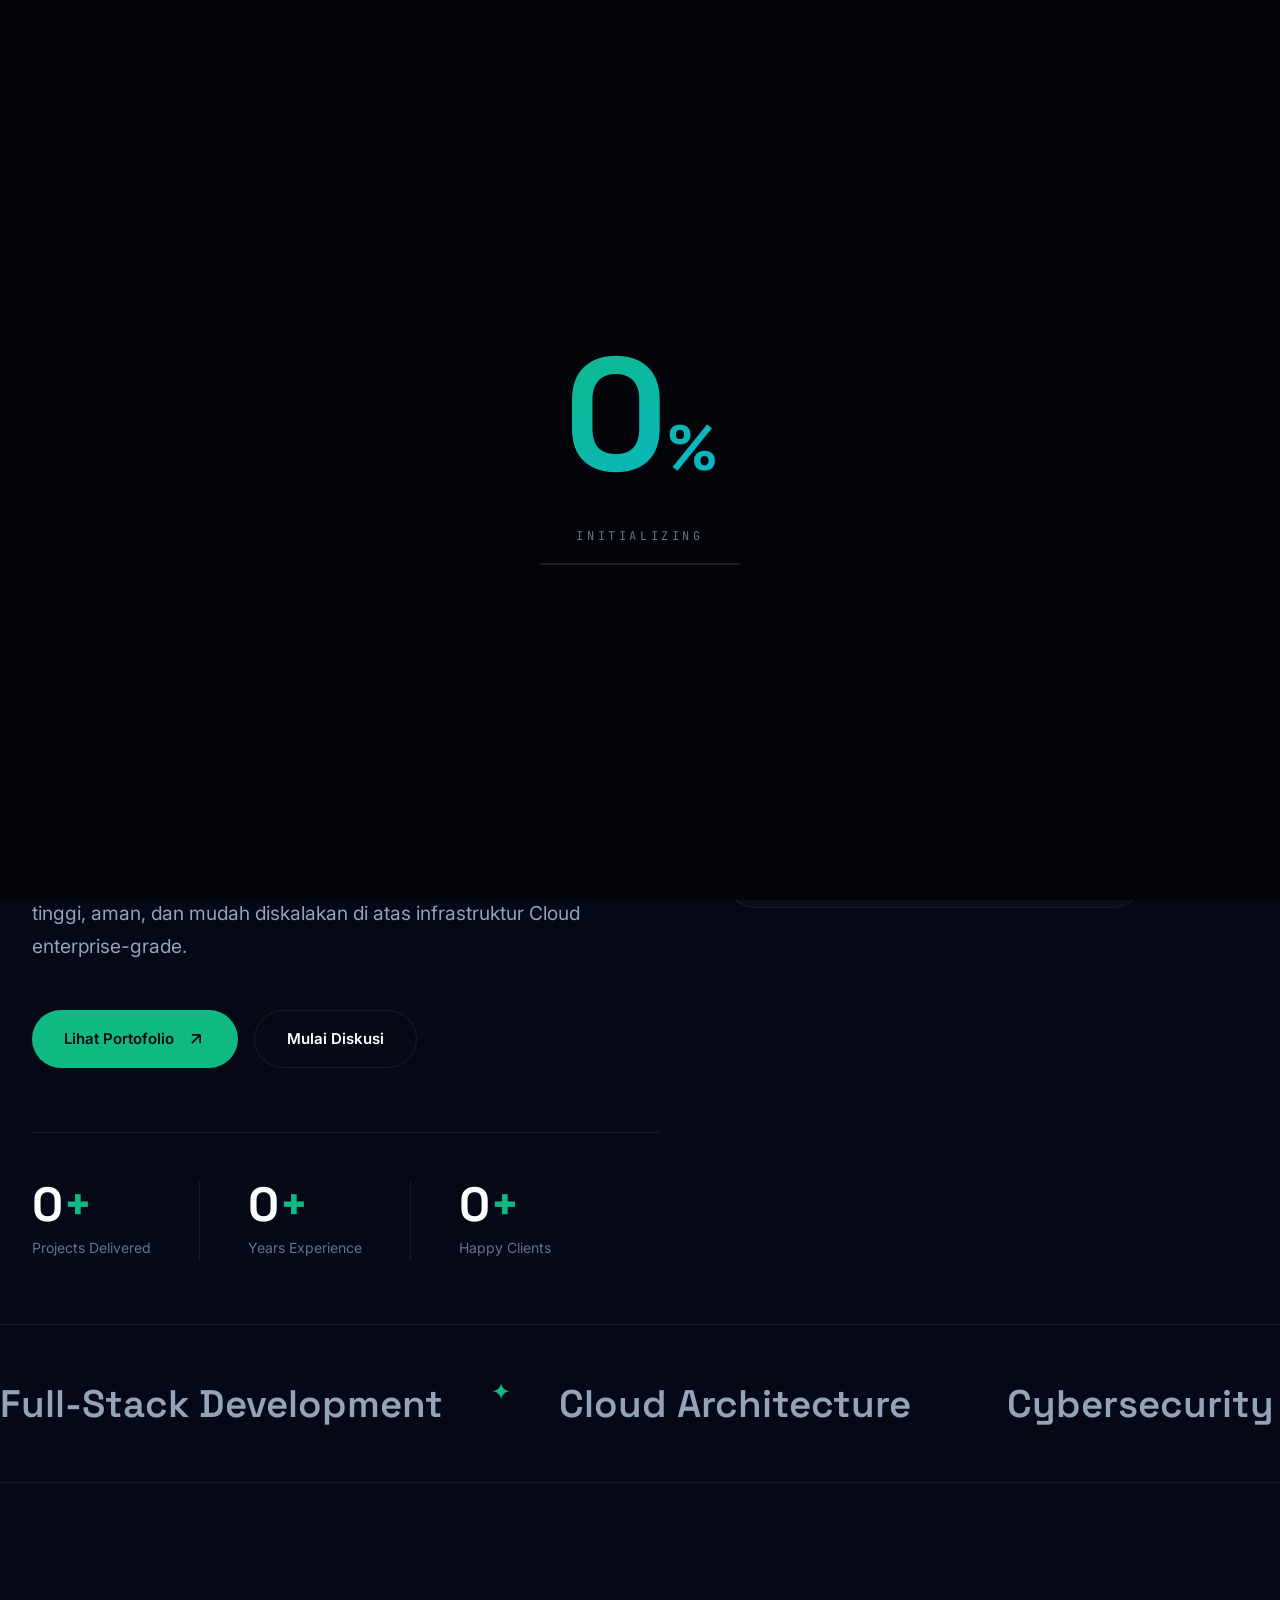
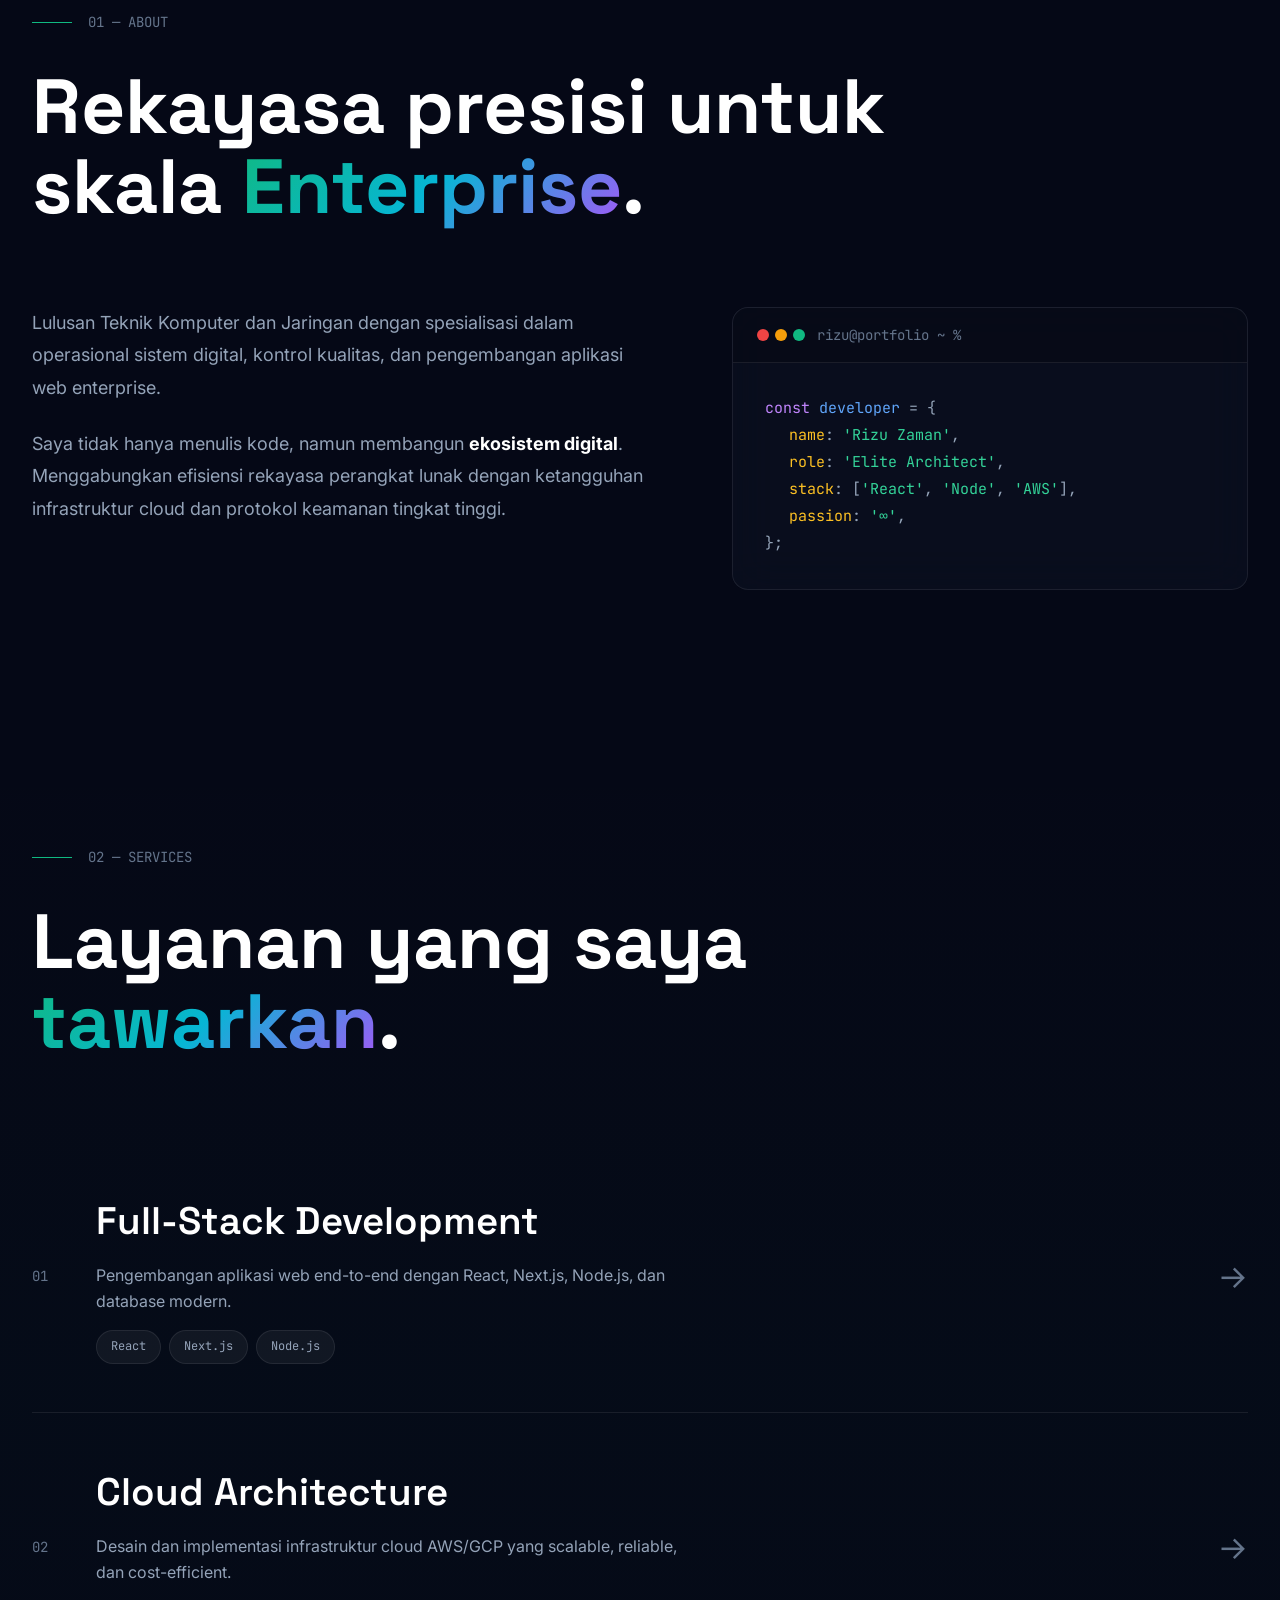
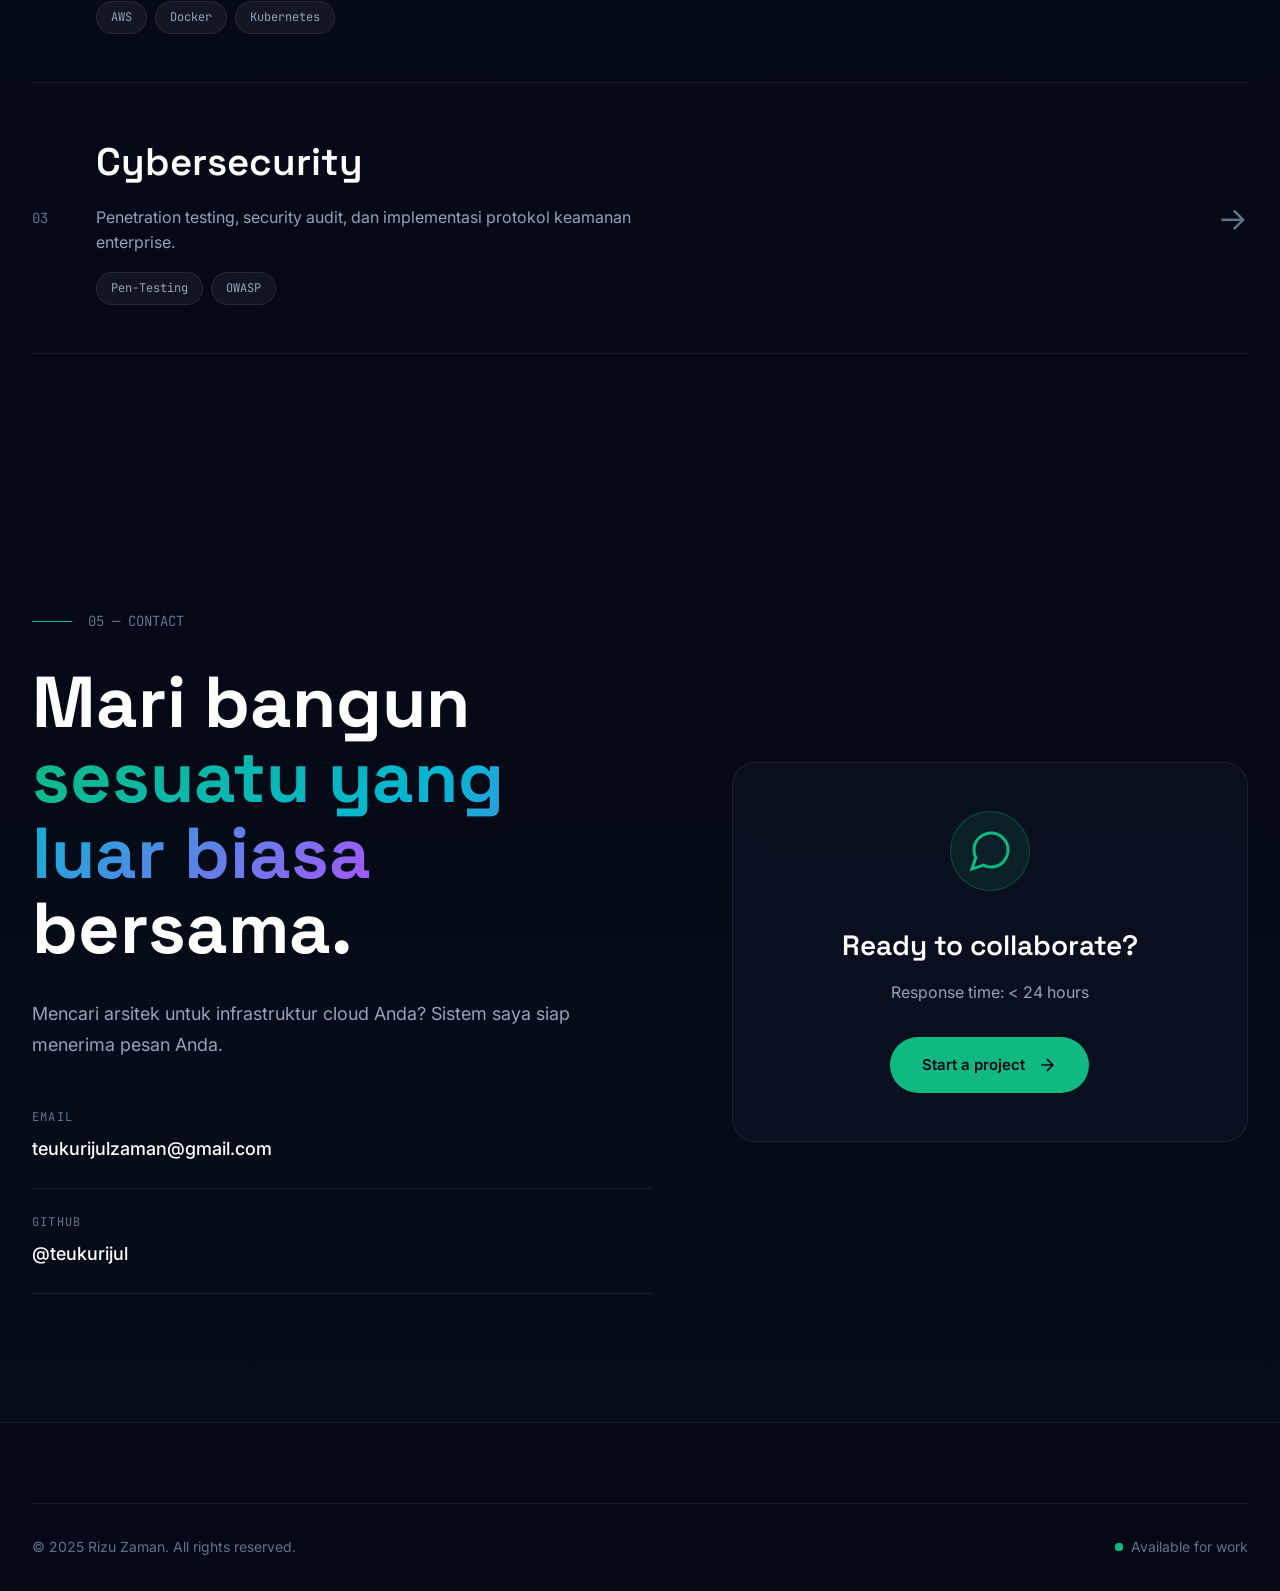
==== index.html @ 73788d6a "Merge pull request #15 from teukurijul/upgrade/professional-structure Merge pull request #10 from te" ====
<!DOCTYPE html>
<html lang="id" class="scroll-smooth">
<head>
  <meta charset="UTF-8" />
  <meta name="viewport" content="width=device-width, initial-scale=1.0, maximum-scale=5.0, user-scalable=yes" />
  <meta http-equiv="X-UA-Compatible" content="IE=edge" />
  
  <title>Rizu Zaman — Full-Stack Engineer · Cloud Architect · Cybersecurity Specialist</title>
  <meta name="description" content="Portfolio resmi Rizu Zaman. Arsitek solusi digital enterprise-grade." />
  <meta name="theme-color" content="#050816" />

  <!-- Open Graph / WhatsApp Preview -->
  <meta property="og:type" content="website" />
  <meta property="og:title" content="Rizu Zaman — Elite Digital Architect" />
  <meta property="og:description" content="Arsitek Solusi Digital Masa Depan." />
  <meta property="og:image" content="https://i.ibb.co/HR0JZ7L/2f580896e871b01a3ba04a90eeb1a1f0-0.webp" />

  <!-- Favicon -->
  <link rel="icon" type="image/svg+xml" href="data:image/svg+xml,<svg xmlns='http://www.w3.org/2000/svg' viewBox='0 0 100 100'><text y='.9em' font-size='90'></text></svg>" />

  <!-- Fonts -->
  <link rel="preconnect" href="https://fonts.googleapis.com" />
  <link rel="preconnect" href="https://fonts.gstatic.com" crossorigin />
  <link href="https://fonts.googleapis.com/css2?family=Inter:wght@300;400;500;600;700;800;900&family=Space+Grotesk:wght@300;400;500;600;700&family=JetBrains+Mono:wght@400;500;600&display=swap" rel="stylesheet" />

  <!-- Libraries -->
  <script src="https://cdn.tailwindcss.com"></script>
  <script src="https://cdnjs.cloudflare.com/ajax/libs/three.js/r128/three.min.js"></script>
  <script src="https://cdnjs.cloudflare.com/ajax/libs/gsap/3.12.2/gsap.min.js"></script>
  <script src="https://cdnjs.cloudflare.com/ajax/libs/gsap/3.12.2/ScrollTrigger.min.js"></script>

  <!-- Tailwind Config -->
  <script>
    tailwind.config = {
      theme: {
        extend: {
          fontFamily: {
            sans: ['Inter', 'sans-serif'],
            display: ['Space Grotesk', 'sans-serif'],
            mono: ['JetBrains Mono', 'monospace'],
          },
          colors: {
            bgDark: '#050816',
            accent: '#10b981',
          },
        },
      },
    };
  </script>

  <!-- CRITICAL CSS INLINE (Untuk memastikan styling load meskipun CSS eksternal gagal) -->
  <style>
    * { margin: 0; padding: 0; box-sizing: border-box; }
    
    body {
      font-family: 'Inter', sans-serif;
      background: #050816;
      color: #ffffff;
      line-height: 1.6;
      overflow-x: hidden;
      -webkit-font-smoothing: antialiased;
    }

    /* Preloader */
    #preloader {
      position: fixed;
      inset: 0;
      background: #020409;
      z-index: 10000;
      display: flex;
      align-items: center;
      justify-content: center;
      transition: opacity 0.8s ease, visibility 0.8s;
    }

    #preloader.hidden {
      opacity: 0;
      visibility: hidden;
    }

    .preloader-inner { text-align: center; }

    .preloader-counter {
      font-family: 'Space Grotesk', sans-serif;
      font-size: clamp(4rem, 15vw, 10rem);
      font-weight: 700;
      line-height: 1;
      margin-bottom: 2rem;
      background: linear-gradient(135deg, #10b981 0%, #06b6d4 100%);
      -webkit-background-clip: text;
      -webkit-text-fill-color: transparent;
      background-clip: text;
    }

    .preloader-bar {
      width: 200px;
      height: 2px;
      background: rgba(255, 255, 255, 0.1);
      border-radius: 2px;
      overflow: hidden;
      margin: 0 auto;
    }

    .preloader-progress {
      height: 100%;
      background: linear-gradient(135deg, #10b981 0%, #06b6d4 100%);
      width: 0%;
      transition: width 0.3s;
    }

    /* Navigation */
    .nav {
      position: fixed;
      top: 0;
      left: 0;
      right: 0;
      z-index: 100;
      padding: 1.5rem 0;
      transition: all 0.4s ease;
    }

    .nav.scrolled {
      padding: 1rem 0;
      background: rgba(5, 8, 22, 0.8);
      backdrop-filter: blur(20px);
      border-bottom: 1px solid rgba(255, 255, 255, 0.08);
    }

    .nav-container {
      max-width: 1400px;
      margin: 0 auto;
      padding: 0 2rem;
      display: flex;
      align-items: center;
      justify-content: space-between;
    }

    .nav-logo {
      font-family: 'Space Grotesk', sans-serif;
      font-size: 1.75rem;
      font-weight: 700;
      color: #ffffff;
      text-decoration: none;
    }

    .nav-logo .logo-dot { color: #10b981; }

    .nav-menu {
      display: flex;
      gap: 2.5rem;
    }

    .nav-link {
      font-size: 0.875rem;
      font-weight: 500;
      color: #94a3b8;
      text-decoration: none;
      transition: color 0.3s;
      display: flex;
      align-items: center;
      gap: 0.5rem;
    }

    .nav-link:hover { color: #ffffff; }

    .nav-number {
      font-family: 'JetBrains Mono', monospace;
      font-size: 0.7rem;
      color: #64748b;
    }

    .nav-cta {
      display: flex;
      align-items: center;
      gap: 0.5rem;
      padding: 0.75rem 1.5rem;
      background: rgba(16, 185, 129, 0.1);
      border: 1px solid rgba(16, 185, 129, 0.3);
      border-radius: 100px;
      font-size: 0.875rem;
      font-weight: 600;
      color: #10b981;
      text-decoration: none;
      transition: all 0.3s;
    }

    .nav-cta:hover {
      background: #10b981;
      color: #050816;
    }

    .nav-toggle {
      display: none;
      flex-direction: column;
      gap: 6px;
      padding: 0.5rem;
      background: none;
      border: none;
      cursor: pointer;
    }

    .toggle-line {
      width: 24px;
      height: 2px;
      background: #ffffff;
      transition: all 0.3s ease;
    }

    /* Hero Section */
    .hero {
      position: relative;
      min-height: 100vh;
      min-height: 100svh;
      display: flex;
      align-items: center;
      overflow: hidden;
      padding: 8rem 0 4rem;
    }

    #bg-canvas {
      position: absolute;
      inset: 0;
      width: 100%;
      height: 100%;
      z-index: 0;
    }

    .hero-content {
      position: relative;
      z-index: 2;
      width: 100%;
    }

    .hero-container {
      max-width: 1400px;
      margin: 0 auto;
      padding: 0 2rem;
    }

    .hero-grid {
      display: grid;
      grid-template-columns: 1.2fr 1fr;
      gap: 4rem;
      align-items: center;
      min-height: calc(100vh - 12rem);
    }

    .hero-badge {
      display: inline-flex;
      align-items: center;
      gap: 0.75rem;
      padding: 0.75rem 1.5rem;
      background: rgba(16, 185, 129, 0.08);
      border: 1px solid rgba(16, 185, 129, 0.2);
      border-radius: 100px;
      margin-bottom: 3rem;
    }

    .badge-dot {
      width: 8px;
      height: 8px;
      background: #10b981;
      border-radius: 50%;
      position: relative;
    }

    .badge-dot::before {
      content: '';
      position: absolute;
      inset: 0;
      background: #10b981;
      border-radius: 50%;
      animation: ping 2s cubic-bezier(0, 0, 0.2, 1) infinite;
    }

    @keyframes ping {
      75%, 100% { transform: scale(2); opacity: 0; }
    }

    .badge-text {
      font-size: 0.875rem;
      font-weight: 500;
      color: #10b981;
    }

    .badge-year {
      font-family: 'JetBrains Mono', monospace;
      font-size: 0.75rem;
      color: #64748b;
      padding-left: 0.75rem;
      border-left: 1px solid rgba(255, 255, 255, 0.08);
    }

    .hero-title {
      font-family: 'Space Grotesk', sans-serif;
      font-size: clamp(3rem, 10vw, 8rem);
      font-weight: 700;
      line-height: 0.95;
      letter-spacing: -0.03em;
      margin-bottom: 2rem;
    }

    .title-line { display: block; overflow: hidden; }

    .gradient-text {
      background: linear-gradient(135deg, #10b981 0%, #06b6d4 50%, #a855f7 100%);
      -webkit-background-clip: text;
      -webkit-text-fill-color: transparent;
      background-clip: text;
    }

    .hero-description {
      max-width: 600px;
      margin-bottom: 3rem;
    }

    .hero-description p {
      font-size: clamp(1rem, 1.5vw, 1.25rem);
      line-height: 1.7;
      color: #94a3b8;
    }

    .hero-description strong {
      color: #ffffff;
      font-weight: 600;
    }

    .typing-role {
      display: inline-block;
      padding: 0.125rem 0.5rem;
      background: rgba(16, 185, 129, 0.1);
      border-radius: 4px;
      color: #10b981;
      font-weight: 600;
      font-family: 'JetBrains Mono', monospace;
    }

    .hero-actions {
      display: flex;
      gap: 1rem;
      flex-wrap: wrap;
      margin-bottom: 4rem;
    }

    .btn {
      display: inline-flex;
      align-items: center;
      gap: 0.75rem;
      padding: 1rem 2rem;
      border-radius: 100px;
      font-weight: 600;
      font-size: 0.9375rem;
      text-decoration: none;
      transition: all 0.4s ease;
    }

    .btn-primary {
      background: #10b981;
      color: #050816;
    }

    .btn-primary:hover {
      transform: translateY(-2px);
      box-shadow: 0 20px 40px -10px rgba(16, 185, 129, 0.4);
    }

    .btn-secondary {
      background: transparent;
      color: #ffffff;
      border: 1px solid rgba(255, 255, 255, 0.08);
    }

    .btn-secondary:hover {
      border-color: #10b981;
      color: #10b981;
    }

    .hero-stats {
      display: flex;
      gap: 3rem;
      padding-top: 3rem;
      border-top: 1px solid rgba(255, 255, 255, 0.08);
    }

    .stat-item {
      display: flex;
      flex-direction: column;
      gap: 0.5rem;
    }

    .stat-number {
      font-family: 'Space Grotesk', sans-serif;
      font-size: clamp(2rem, 4vw, 3rem);
      font-weight: 700;
      line-height: 1;
    }

    .stat-number::after {
      content: '+';
      color: #10b981;
    }

    .stat-label {
      font-size: 0.875rem;
      color: #64748b;
    }

    .stat-divider {
      width: 1px;
      background: rgba(255, 255, 255, 0.08);
    }

    /* Profile Card */
    .profile-card {
      position: relative;
      width: 100%;
      max-width: 420px;
      padding: 2.5rem;
      background: rgba(15, 23, 42, 0.4);
      border: 1px solid rgba(255, 255, 255, 0.08);
      border-radius: 32px;
      backdrop-filter: blur(20px);
      text-align: center;
      transition: all 0.5s ease;
    }

    .profile-card:hover {
      transform: translateY(-8px);
      border-color: rgba(16, 185, 129, 0.3);
      box-shadow: 0 40px 80px -20px rgba(0, 0, 0, 0.5);
    }

    .profile-image-wrapper {
      position: relative;
      width: 180px;
      height: 180px;
      margin: 0 auto 2rem;
    }

    .profile-image {
      width: 100%;
      height: 100%;
      border-radius: 50%;
      object-fit: cover;
      position: relative;
      z-index: 2;
      border: 3px solid rgba(16, 185, 129, 0.3);
    }

    .profile-ring {
      position: absolute;
      inset: -10px;
      border-radius: 50%;
      border: 2px dashed rgba(16, 185, 129, 0.4);
      animation: spin 20s linear infinite;
    }

    .profile-ring-delay {
      inset: -20px;
      border-color: rgba(6, 182, 212, 0.3);
      animation-direction: reverse;
      animation-duration: 25s;
    }

    @keyframes spin {
      from { transform: rotate(0deg); }
      to { transform: rotate(360deg); }
    }

    .profile-status {
      position: absolute;
      bottom: 10px;
      right: 10px;
      z-index: 3;
      display: flex;
      align-items: center;
      gap: 0.5rem;
      padding: 0.5rem 1rem;
      background: rgba(5, 8, 22, 0.9);
      border: 1px solid rgba(16, 185, 129, 0.3);
      border-radius: 100px;
      font-size: 0.75rem;
      font-weight: 600;
      color: #10b981;
    }

    .profile-name {
      font-family: 'Space Grotesk', sans-serif;
      font-size: 1.75rem;
      font-weight: 700;
      margin-bottom: 0.5rem;
    }

    .profile-role {
      font-family: 'JetBrains Mono', monospace;
      font-size: 0.75rem;
      color: #10b981;
      letter-spacing: 0.15em;
      text-transform: uppercase;
      margin-bottom: 1.5rem;
    }

    .profile-tech {
      display: flex;
      justify-content: center;
      gap: 0.5rem;
      flex-wrap: wrap;
    }

    .tech-tag {
      padding: 0.5rem 1rem;
      background: rgba(255, 255, 255, 0.05);
      border: 1px solid rgba(255, 255, 255, 0.08);
      border-radius: 100px;
      font-size: 0.8125rem;
      color: #94a3b8;
    }

    /* Marquee */
    .marquee-section {
      padding: 3rem 0;
      border-top: 1px solid rgba(255, 255, 255, 0.08);
      border-bottom: 1px solid rgba(255, 255, 255, 0.08);
      overflow: hidden;
    }

    .marquee {
      display: flex;
      overflow: hidden;
    }

    .marquee-track {
      display: flex;
      gap: 3rem;
      animation: marquee 30s linear infinite;
      flex-shrink: 0;
    }

    .marquee-item {
      font-family: 'Space Grotesk', sans-serif;
      font-size: clamp(1.5rem, 3vw, 2.5rem);
      font-weight: 600;
      white-space: nowrap;
      color: #94a3b8;
    }

    .marquee-separator {
      color: #10b981;
      font-size: 1.5rem;
    }

    @keyframes marquee {
      0% { transform: translateX(0); }
      100% { transform: translateX(-100%); }
    }

    /* Sections */
    section {
      padding: 8rem 0;
      position: relative;
    }

    .container {
      max-width: 1400px;
      margin: 0 auto;
      padding: 0 2rem;
    }

    .section-header { margin-bottom: 5rem; }

    .section-label {
      display: flex;
      align-items: center;
      gap: 1rem;
      margin-bottom: 2rem;
      font-family: 'JetBrains Mono', monospace;
      font-size: 0.875rem;
      color: #64748b;
    }

    .label-line {
      width: 40px;
      height: 1px;
      background: #10b981;
    }

    .section-title {
      font-family: 'Space Grotesk', sans-serif;
      font-size: clamp(2.5rem, 6vw, 5rem);
      font-weight: 700;
      line-height: 1.05;
    }

    /* Responsive */
    @media (max-width: 1024px) {
      .hero-grid {
        grid-template-columns: 1fr;
        gap: 3rem;
        text-align: center;
      }

      .hero-badge { margin: 0 auto 3rem; }
      .hero-actions { justify-content: center; }
      .hero-stats { justify-content: center; }
      .profile-card { max-width: 360px; margin: 0 auto; }

      .desktop-only { display: none !important; }
      .nav-toggle { display: flex; }
    }

    @media (max-width: 768px) {
      .hero { padding: 7rem 0 3rem; }
      .hero-grid { min-height: auto; gap: 2rem; }
      .profile-card { padding: 2rem; }
      .profile-image-wrapper { width: 140px; height: 140px; }
      .profile-name { font-size: 1.5rem; }
      .hero-stats { gap: 1.5rem; flex-wrap: wrap; }
      .stat-divider { display: none; }
      section { padding: 5rem 0; }
    }
  </style>

  <!-- External CSS (akan load jika tersedia) -->
  <link rel="stylesheet" href="css/style.css" onerror="console.warn('CSS eksternal tidak ditemukan, menggunakan inline CSS')" />
</head>
<body class="bg-bgDark text-white antialiased" id="body-content">

  <!-- Preloader -->
  <div id="preloader">
    <div class="preloader-inner">
      <div class="preloader-counter">
        <span id="counter">0</span><span style="font-size: 0.4em; color: #64748b;">%</span>
      </div>
      <div style="font-family: 'JetBrains Mono', monospace; font-size: 0.75rem; color: #64748b; letter-spacing: 0.3em; margin-bottom: 1rem;">INITIALIZING</div>
      <div class="preloader-bar">
        <div class="preloader-progress" id="progress"></div>
      </div>
    </div>
  </div>

  <!-- Navigation -->
  <header class="nav" id="navbar">
    <div class="nav-container">
      <a href="#" class="nav-logo">
        RZ<span class="logo-dot">.</span>
      </a>

      <nav class="nav-menu desktop-only">
        <a href="#about" class="nav-link"><span class="nav-number">01</span> About</a>
        <a href="#services" class="nav-link"><span class="nav-number">02</span> Services</a>
        <a href="#works" class="nav-link"><span class="nav-number">03</span> Works</a>
        <a href="#process" class="nav-link"><span class="nav-number">04</span> Process</a>
        <a href="#contact" class="nav-link"><span class="nav-number">05</span> Contact</a>
      </nav>

      <div style="display: flex; align-items: center; gap: 1.5rem;">
        <a href="#contact" class="nav-cta desktop-only">
          <span>Hire Me</span>
          <svg width="16" height="16" viewBox="0 0 24 24" fill="none" stroke="currentColor" stroke-width="2">
            <path d="M5 12h14M12 5l7 7-7 7"/>
          </svg>
        </a>
        <button class="nav-toggle" id="menu-toggle" aria-label="Toggle menu">
          <span class="toggle-line"></span>
          <span class="toggle-line"></span>
        </button>
      </div>
    </div>
  </header>

  <!-- Hero Section -->
  <section class="hero" id="hero">
    <canvas id="bg-canvas"></canvas>

    <div class="hero-content">
      <div class="hero-container">
        <div class="hero-grid">
          <!-- Left Content -->
          <div class="hero-left">
            <div class="hero-badge">
              <span class="badge-dot"></span>
              <span class="badge-text">Available for new challenges</span>
              <span class="badge-year">2025</span>
            </div>

            <h1 class="hero-title">
              <span class="title-line">Arsitek</span>
              <span class="title-line"><span class="gradient-text">Solusi Digital</span></span>
              <span class="title-line">Masa Depan.</span>
            </h1>

            <div class="hero-description">
              <p>
                Saya <strong>Rizu Zaman</strong>, seorang 
                <span class="typing-role" id="typing-role"></span>
                yang merancang sistem berkinerja tinggi, aman, dan mudah diskalakan di atas infrastruktur Cloud enterprise-grade.
              </p>
            </div>

            <div class="hero-actions">
              <a href="#works" class="btn btn-primary">
                <span>Lihat Portofolio</span>
                <svg width="20" height="20" viewBox="0 0 24 24" fill="none" stroke="currentColor" stroke-width="2">
                  <path d="M7 17L17 7M17 7H7M17 7V17"/>
                </svg>
              </a>
              <a href="#contact" class="btn btn-secondary">
                <span>Mulai Diskusi</span>
              </a>
            </div>

            <div class="hero-stats">
              <div class="stat-item">
                <div class="stat-number" data-count="50">0</div>
                <div class="stat-label">Projects Delivered</div>
              </div>
              <div class="stat-divider"></div>
              <div class="stat-item">
                <div class="stat-number" data-count="8">0</div>
                <div class="stat-label">Years Experience</div>
              </div>
              <div class="stat-divider"></div>
              <div class="stat-item">
                <div class="stat-number" data-count="30">0</div>
                <div class="stat-label">Happy Clients</div>
              </div>
            </div>
          </div>

          <!-- Right Content - Profile -->
          <div class="hero-right">
            <div class="profile-card">
              <div class="profile-image-wrapper">
                <div class="profile-ring"></div>
                <div class="profile-ring profile-ring-delay"></div>
                <img 
                  src="https://i.ibb.co/HR0JZ7L/2f580896e871b01a3ba04a90eeb1a1f0-0.webp" 
                  alt="Rizu Zaman" 
                  class="profile-image"
                  loading="eager"
                />
                <div class="profile-status">
                  <span class="badge-dot" style="width: 6px; height: 6px;"></span>
                  <span>Online</span>
                </div>
              </div>
              <h3 class="profile-name">Rizu Zaman</h3>
              <p class="profile-role">Engineering & Security</p>
              <div class="profile-tech">
                <span class="tech-tag">React</span>
                <span class="tech-tag">Node.js</span>
                <span class="tech-tag">AWS</span>
              </div>
            </div>
          </div>
        </div>
      </div>
    </div>
  </section>

  <!-- Marquee -->
  <section class="marquee-section">
    <div class="marquee">
      <div class="marquee-track">
        <span class="marquee-item">Full-Stack Development</span>
        <span class="marquee-separator">✦</span>
        <span class="marquee-item">Cloud Architecture</span>
        <span class="marquee-separator"></span>
        <span class="marquee-item">Cybersecurity</span>
        <span class="marquee-separator">✦</span>
        <span class="marquee-item">DevOps & CI/CD</span>
        <span class="marquee-separator">✦</span>
        <span class="marquee-item">System Design</span>
        <span class="marquee-separator">✦</span>
        <span class="marquee-item">Performance Optimization</span>
        <span class="marquee-separator">✦</span>
      </div>
      <div class="marquee-track" aria-hidden="true">
        <span class="marquee-item">Full-Stack Development</span>
        <span class="marquee-separator">✦</span>
        <span class="marquee-item">Cloud Architecture</span>
        <span class="marquee-separator">✦</span>
        <span class="marquee-item">Cybersecurity</span>
        <span class="marquee-separator">✦</span>
        <span class="marquee-item">DevOps & CI/CD</span>
        <span class="marquee-separator">✦</span>
        <span class="marquee-item">System Design</span>
        <span class="marquee-separator">✦</span>
        <span class="marquee-item">Performance Optimization</span>
        <span class="marquee-separator">✦</span>
      </div>
    </div>
  </section>

  <!-- About Section -->
  <section class="about" id="about">
    <div class="container">
      <div class="section-header">
        <div class="section-label">
          <span class="label-line"></span>
          <span>01 — ABOUT</span>
        </div>
        <h2 class="section-title">
          Rekayasa presisi untuk<br/>
          skala <span class="gradient-text">Enterprise</span>.
        </h2>
      </div>

      <div style="display: grid; grid-template-columns: 1.2fr 1fr; gap: 5rem; align-items: start;">
        <div>
          <p style="font-size: 1.125rem; line-height: 1.8; color: #94a3b8; margin-bottom: 1.5rem;">
            Lulusan Teknik Komputer dan Jaringan dengan spesialisasi dalam operasional sistem digital, kontrol kualitas, dan pengembangan aplikasi web enterprise.
          </p>
          <p style="font-size: 1.125rem; line-height: 1.8; color: #94a3b8; margin-bottom: 1.5rem;">
            Saya tidak hanya menulis kode, namun membangun <strong style="color: #ffffff;">ekosistem digital</strong>. Menggabungkan efisiensi rekayasa perangkat lunak dengan ketangguhan infrastruktur cloud dan protokol keamanan tingkat tinggi.
          </p>
        </div>

        <div style="background: rgba(15, 23, 42, 0.4); border: 1px solid rgba(255, 255, 255, 0.08); border-radius: 16px; overflow: hidden; backdrop-filter: blur(20px);">
          <div style="display: flex; align-items: center; gap: 0.75rem; padding: 1rem 1.5rem; border-bottom: 1px solid rgba(255, 255, 255, 0.08); background: rgba(0, 0, 0, 0.2);">
            <div style="display: flex; gap: 6px;">
              <span style="width: 12px; height: 12px; border-radius: 50%; background: #ef4444;"></span>
              <span style="width: 12px; height: 12px; border-radius: 50%; background: #f59e0b;"></span>
              <span style="width: 12px; height: 12px; border-radius: 50%; background: #10b981;"></span>
            </div>
            <span style="font-family: 'JetBrains Mono', monospace; font-size: 0.875rem; color: #64748b;">rizu@portfolio ~ %</span>
          </div>
          <div style="padding: 2rem; font-family: 'JetBrains Mono', monospace; font-size: 0.9375rem; line-height: 1.8;">
            <div style="color: #94a3b8;"><span style="color: #c084fc;">const</span> <span style="color: #60a5fa;">developer</span> = {</div>
            <div style="color: #94a3b8; padding-left: 1.5rem;"><span style="color: #fbbf24;">name</span>: <span style="color: #34d399;">'Rizu Zaman'</span>,</div>
            <div style="color: #94a3b8; padding-left: 1.5rem;"><span style="color: #fbbf24;">role</span>: <span style="color: #34d399;">'Elite Architect'</span>,</div>
            <div style="color: #94a3b8; padding-left: 1.5rem;"><span style="color: #fbbf24;">stack</span>: [<span style="color: #34d399;">'React'</span>, <span style="color: #34d399;">'Node'</span>, <span style="color: #34d399;">'AWS'</span>],</div>
            <div style="color: #94a3b8; padding-left: 1.5rem;"><span style="color: #fbbf24;">passion</span>: <span style="color: #34d399;">'∞'</span>,</div>
            <div style="color: #94a3b8;">};</div>
          </div>
        </div>
      </div>
    </div>
  </section>

  <!-- Services Section -->
  <section class="services" id="services" style="background: linear-gradient(180deg, transparent 0%, rgba(16, 185, 129, 0.02) 50%, transparent 100%);">
    <div class="container">
      <div class="section-header">
        <div class="section-label">
          <span class="label-line"></span>
          <span>02 — SERVICES</span>
        </div>
        <h2 class="section-title">
          Layanan yang saya<br/>
          <span class="gradient-text">tawarkan</span>.
        </h2>
      </div>

      <div style="display: flex; flex-direction: column;">
        <article style="display: grid; grid-template-columns: auto 1fr auto; gap: 3rem; align-items: center; padding: 3rem 0; border-bottom: 1px solid rgba(255, 255, 255, 0.08); cursor: pointer; transition: all 0.4s;" onmouseover="this.style.paddingLeft='2rem'" onmouseout="this.style.paddingLeft='0'">
          <div style="font-family: 'JetBrains Mono', monospace; font-size: 0.875rem; color: #64748b;">01</div>
          <div>
            <h3 style="font-family: 'Space Grotesk', sans-serif; font-size: clamp(1.5rem, 3vw, 2.5rem); font-weight: 600; margin-bottom: 0.75rem; transition: color 0.3s;" onmouseover="this.style.color='#10b981'" onmouseout="this.style.color='#ffffff'">Full-Stack Development</h3>
            <p style="color: #94a3b8; font-size: 1rem; line-height: 1.6; max-width: 600px; margin-bottom: 1rem;">Pengembangan aplikasi web end-to-end dengan React, Next.js, Node.js, dan database modern.</p>
            <div style="display: flex; gap: 0.5rem; flex-wrap: wrap;">
              <span style="padding: 0.375rem 0.875rem; background: rgba(255, 255, 255, 0.05); border: 1px solid rgba(255, 255, 255, 0.08); border-radius: 100px; font-size: 0.75rem; font-family: 'JetBrains Mono', monospace; color: #94a3b8;">React</span>
              <span style="padding: 0.375rem 0.875rem; background: rgba(255, 255, 255, 0.05); border: 1px solid rgba(255, 255, 255, 0.08); border-radius: 100px; font-size: 0.75rem; font-family: 'JetBrains Mono', monospace; color: #94a3b8;">Next.js</span>
              <span style="padding: 0.375rem 0.875rem; background: rgba(255, 255, 255, 0.05); border: 1px solid rgba(255, 255, 255, 0.08); border-radius: 100px; font-size: 0.75rem; font-family: 'JetBrains Mono', monospace; color: #94a3b8;">Node.js</span>
            </div>
          </div>
          <div style="font-size: 2rem; color: #64748b; transition: all 0.3s;">→</div>
        </article>

        <article style="display: grid; grid-template-columns: auto 1fr auto; gap: 3rem; align-items: center; padding: 3rem 0; border-bottom: 1px solid rgba(255, 255, 255, 0.08); cursor: pointer;">
          <div style="font-family: 'JetBrains Mono', monospace; font-size: 0.875rem; color: #64748b;">02</div>
          <div>
            <h3 style="font-family: 'Space Grotesk', sans-serif; font-size: clamp(1.5rem, 3vw, 2.5rem); font-weight: 600; margin-bottom: 0.75rem;">Cloud Architecture</h3>
            <p style="color: #94a3b8; font-size: 1rem; line-height: 1.6; max-width: 600px; margin-bottom: 1rem;">Desain dan implementasi infrastruktur cloud AWS/GCP yang scalable, reliable, dan cost-efficient.</p>
            <div style="display: flex; gap: 0.5rem; flex-wrap: wrap;">
              <span style="padding: 0.375rem 0.875rem; background: rgba(255, 255, 255, 0.05); border: 1px solid rgba(255, 255, 255, 0.08); border-radius: 100px; font-size: 0.75rem; font-family: 'JetBrains Mono', monospace; color: #94a3b8;">AWS</span>
              <span style="padding: 0.375rem 0.875rem; background: rgba(255, 255, 255, 0.05); border: 1px solid rgba(255, 255, 255, 0.08); border-radius: 100px; font-size: 0.75rem; font-family: 'JetBrains Mono', monospace; color: #94a3b8;">Docker</span>
              <span style="padding: 0.375rem 0.875rem; background: rgba(255, 255, 255, 0.05); border: 1px solid rgba(255, 255, 255, 0.08); border-radius: 100px; font-size: 0.75rem; font-family: 'JetBrains Mono', monospace; color: #94a3b8;">Kubernetes</span>
            </div>
          </div>
          <div style="font-size: 2rem; color: #64748b;">→</div>
        </article>

        <article style="display: grid; grid-template-columns: auto 1fr auto; gap: 3rem; align-items: center; padding: 3rem 0; border-bottom: 1px solid rgba(255, 255, 255, 0.08); cursor: pointer;">
          <div style="font-family: 'JetBrains Mono', monospace; font-size: 0.875rem; color: #64748b;">03</div>
          <div>
            <h3 style="font-family: 'Space Grotesk', sans-serif; font-size: clamp(1.5rem, 3vw, 2.5rem); font-weight: 600; margin-bottom: 0.75rem;">Cybersecurity</h3>
            <p style="color: #94a3b8; font-size: 1rem; line-height: 1.6; max-width: 600px; margin-bottom: 1rem;">Penetration testing, security audit, dan implementasi protokol keamanan enterprise.</p>
            <div style="display: flex; gap: 0.5rem; flex-wrap: wrap;">
              <span style="padding: 0.375rem 0.875rem; background: rgba(255, 255, 255, 0.05); border: 1px solid rgba(255, 255, 255, 0.08); border-radius: 100px; font-size: 0.75rem; font-family: 'JetBrains Mono', monospace; color: #94a3b8;">Pen-Testing</span>
              <span style="padding: 0.375rem 0.875rem; background: rgba(255, 255, 255, 0.05); border: 1px solid rgba(255, 255, 255, 0.08); border-radius: 100px; font-size: 0.75rem; font-family: 'JetBrains Mono', monospace; color: #94a3b8;">OWASP</span>
            </div>
          </div>
          <div style="font-size: 2rem; color: #64748b;">→</div>
        </article>
      </div>
    </div>
  </section>

  <!-- Contact Section -->
  <section class="contact" id="contact" style="background: linear-gradient(180deg, transparent 0%, rgba(16, 185, 129, 0.03) 100%);">
    <div class="container">
      <div style="display: grid; grid-template-columns: 1.2fr 1fr; gap: 5rem; align-items: center;">
        <div>
          <div class="section-label">
            <span class="label-line"></span>
            <span>05 — CONTACT</span>
          </div>
          <h2 style="font-family: 'Space Grotesk', sans-serif; font-size: clamp(2.5rem, 6vw, 4.5rem); font-weight: 700; line-height: 1.05; margin-bottom: 2rem;">
            Mari bangun<br/>
            <span class="gradient-text">sesuatu yang luar biasa</span><br/>
            bersama.
          </h2>
          <p style="font-size: 1.125rem; line-height: 1.7; color: #94a3b8; margin-bottom: 3rem;">
            Mencari arsitek untuk infrastruktur cloud Anda? Sistem saya siap menerima pesan Anda.
          </p>

          <div style="display: flex; flex-direction: column; gap: 1.5rem;">
            <div style="padding-bottom: 1.5rem; border-bottom: 1px solid rgba(255, 255, 255, 0.08);">
              <div style="font-family: 'JetBrains Mono', monospace; font-size: 0.75rem; color: #64748b; letter-spacing: 0.1em; margin-bottom: 0.5rem;">EMAIL</div>
              <a href="mailto:teukurijulzaman@gmail.com" style="font-size: 1.125rem; font-weight: 500; color: #ffffff; text-decoration: none; transition: color 0.3s;" onmouseover="this.style.color='#10b981'" onmouseout="this.style.color='#ffffff'">teukurijulzaman@gmail.com</a>
            </div>
            <div style="padding-bottom: 1.5rem; border-bottom: 1px solid rgba(255, 255, 255, 0.08);">
              <div style="font-family: 'JetBrains Mono', monospace; font-size: 0.75rem; color: #64748b; letter-spacing: 0.1em; margin-bottom: 0.5rem;">GITHUB</div>
              <a href="https://github.com/teukurijul" target="_blank" style="font-size: 1.125rem; font-weight: 500; color: #ffffff; text-decoration: none;">@teukurijul</a>
            </div>
          </div>
        </div>

        <div style="background: rgba(15, 23, 42, 0.4); border: 1px solid rgba(255, 255, 255, 0.08); border-radius: 24px; padding: 3rem; text-align: center; position: relative; overflow: hidden;">
          <div style="position: absolute; inset: 0; background: radial-gradient(circle at center, rgba(16, 185, 129, 0.15), transparent 70%); opacity: 0; transition: opacity 0.4s;" onmouseover="this.style.opacity='1'" onmouseout="this.style.opacity='0'"></div>
          <div style="position: relative; z-index: 1;">
            <div style="width: 80px; height: 80px; margin: 0 auto 2rem; background: rgba(16, 185, 129, 0.1); border: 1px solid rgba(16, 185, 129, 0.3); border-radius: 50%; display: flex; align-items: center; justify-content: center; color: #10b981;">
              <svg width="48" height="48" viewBox="0 0 24 24" fill="none" stroke="currentColor" stroke-width="1.5">
                <path d="M21 11.5a8.38 8.38 0 01-.9 3.8 8.5 8.5 0 01-7.6 4.7 8.38 8.38 0 01-3.8-.9L3 21l1.9-5.7a8.38 8.38 0 01-.9-3.8 8.5 8.5 0 014.7-7.6 8.38 8.38 0 013.8-.9h.5a8.48 8.48 0 018 8v.5z"/>
              </svg>
            </div>
            <h3 style="font-family: 'Space Grotesk', sans-serif; font-size: 1.75rem; font-weight: 600; margin-bottom: 0.75rem;">Ready to collaborate?</h3>
            <p style="color: #94a3b8; margin-bottom: 2rem;">Response time: &lt; 24 hours</p>
            <a href="mailto:teukurijulzaman@gmail.com" class="btn btn-primary" style="display: inline-flex;">
              <span>Start a project</span>
              <svg width="20" height="20" viewBox="0 0 24 24" fill="none" stroke="currentColor" stroke-width="2">
                <path d="M5 12h14M12 5l7 7-7 7"/>
              </svg>
            </a>
          </div>
        </div>
      </div>
    </div>
  </section>

  <!-- Footer -->
  <footer style="padding: 5rem 0 2rem; border-top: 1px solid rgba(255, 255, 255, 0.08);">
    <div class="container">
      <div style="display: flex; justify-content: space-between; align-items: center; padding-top: 2rem; border-top: 1px solid rgba(255, 255, 255, 0.08); flex-wrap: wrap; gap: 1rem;">
        <div style="font-size: 0.875rem; color: #64748b;">
          © 2025 Rizu Zaman. All rights reserved.
        </div>
        <div style="display: flex; align-items: center; gap: 0.5rem; font-size: 0.875rem; color: #64748b;">
          <span style="width: 8px; height: 8px; background: #10b981; border-radius: 50%; position: relative;">
            <span style="position: absolute; inset: 0; background: #10b981; border-radius: 50%; animation: ping 2s infinite;"></span>
          </span>
          <span>Available for work</span>
        </div>
      </div>
    </div>
  </footer>

  <!-- Back to Top -->
  <button id="back-to-top" style="position: fixed; bottom: 2rem; right: 2rem; width: 50px; height: 50px; background: #10b981; color: #050816; border-radius: 50%; display: flex; align-items: center; justify-content: center; z-index: 50; opacity: 0; visibility: hidden; transition: all 0.4s; border: none; cursor: pointer; box-shadow: 0 10px 30px -10px rgba(16, 185, 129, 0.5);" aria-label="Back to top">
    <svg width="20" height="20" viewBox="0 0 24 24" fill="none" stroke="currentColor" stroke-width="2">
      <path d="M18 15l-6-6-6 6"/>
    </svg>
  </button>

  <!-- JavaScript -->
  <script src="js/main.js" onerror="console.warn('JS eksternal tidak ditemukan')"></script>
</body>
</html>
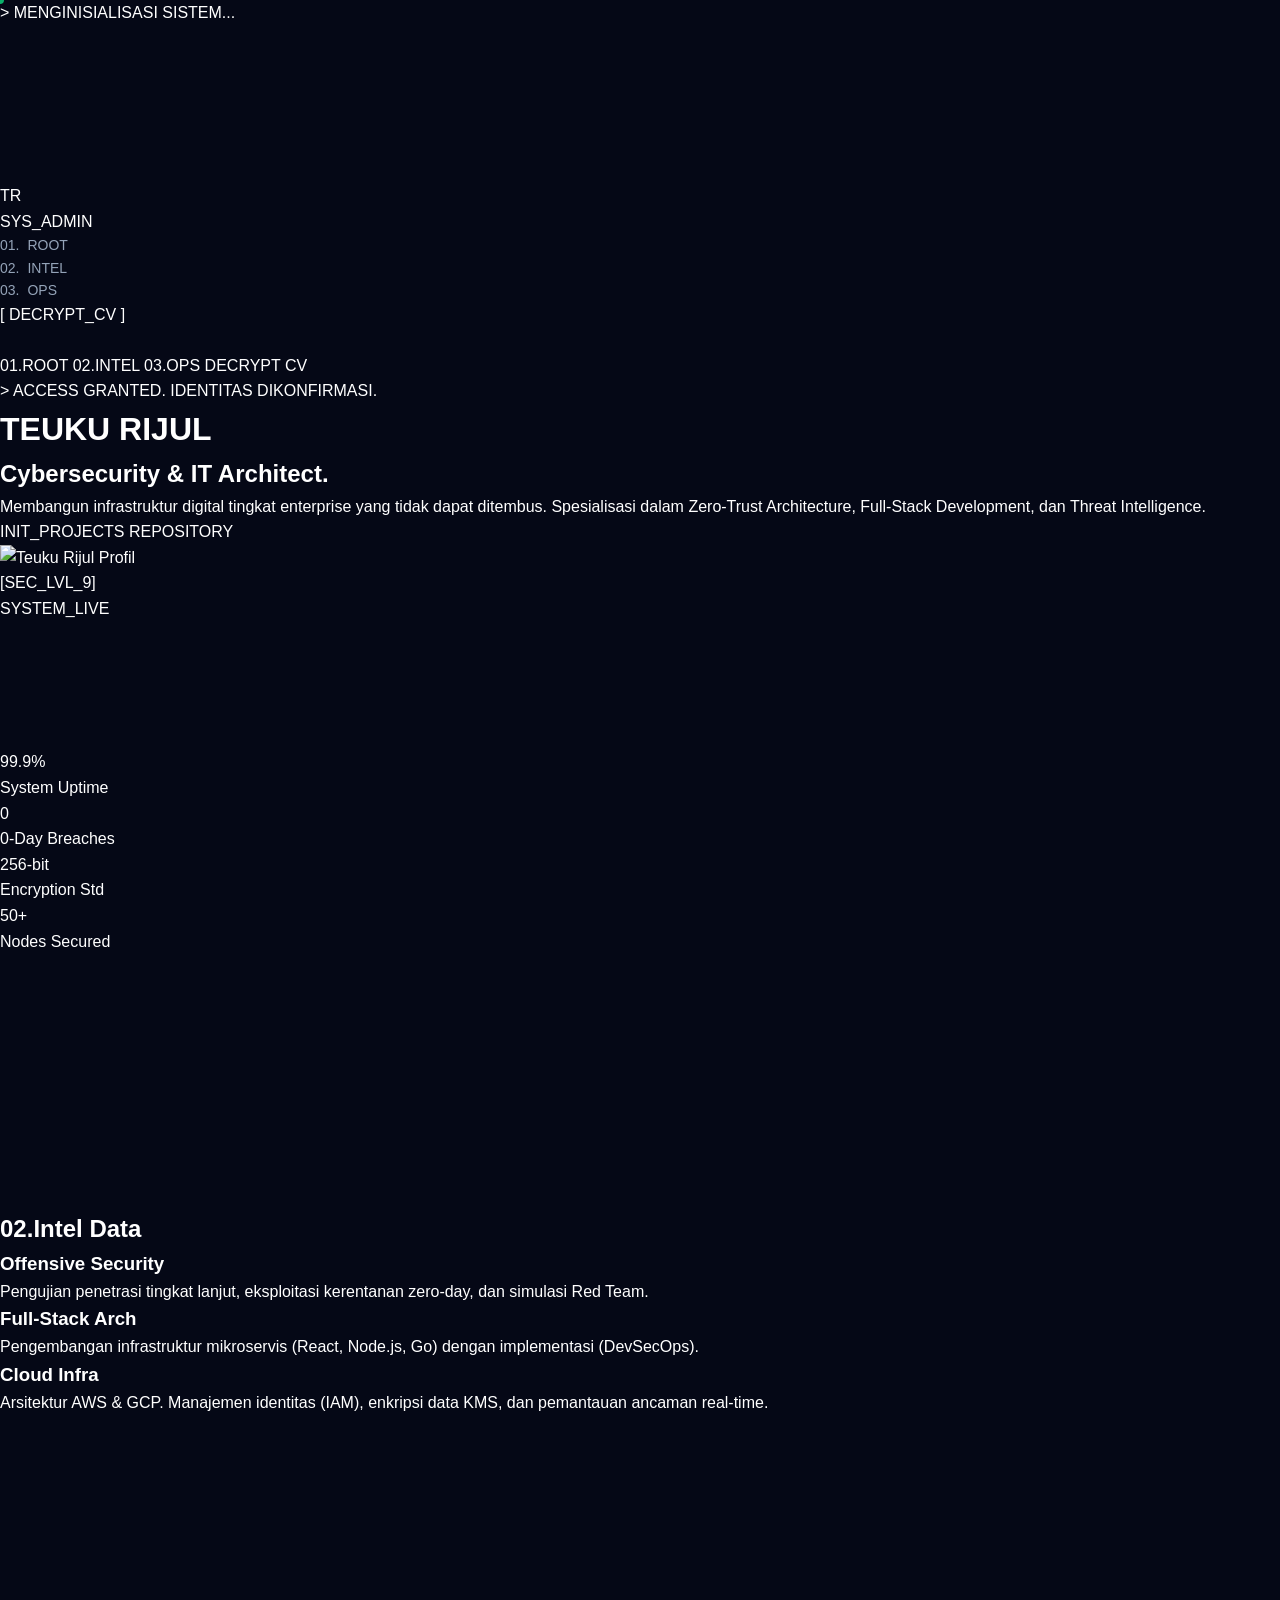
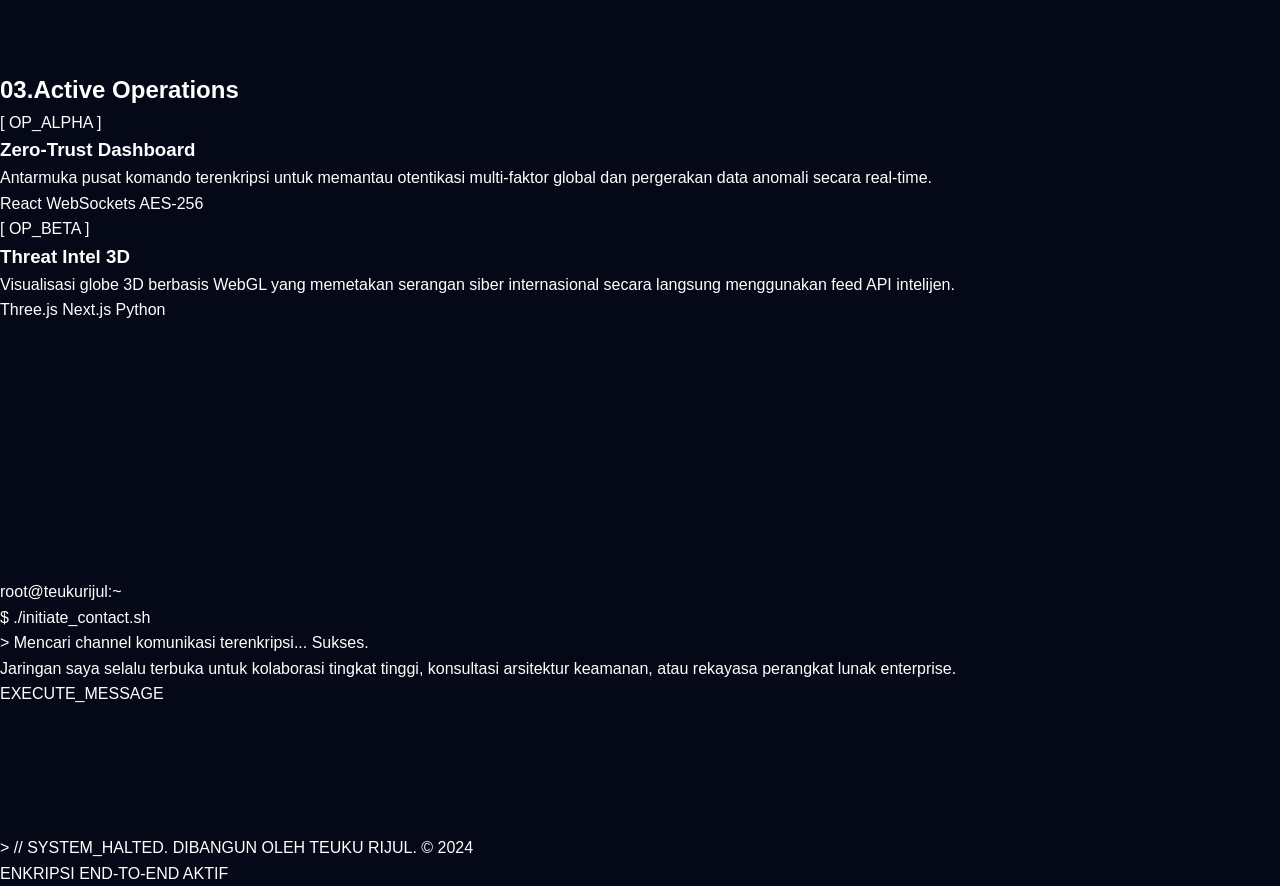
==== commit 465f9618: "Update index.html" ====
--- a/index.html
+++ b/index.html
@@ -1,979 +1,346 @@
 <!DOCTYPE html>
 <html lang="id" class="scroll-smooth">
 <head>
-  <meta charset="UTF-8" />
-  <meta name="viewport" content="width=device-width, initial-scale=1.0, maximum-scale=5.0, user-scalable=yes" />
-  <meta http-equiv="X-UA-Compatible" content="IE=edge" />
-  
-  <title>Rizu Zaman — Full-Stack Engineer · Cloud Architect · Cybersecurity Specialist</title>
-  <meta name="description" content="Portfolio resmi Rizu Zaman. Arsitek solusi digital enterprise-grade." />
-  <meta name="theme-color" content="#050816" />
-
-  <!-- Open Graph / WhatsApp Preview -->
-  <meta property="og:type" content="website" />
-  <meta property="og:title" content="Rizu Zaman — Elite Digital Architect" />
-  <meta property="og:description" content="Arsitek Solusi Digital Masa Depan." />
-  <meta property="og:image" content="https://i.ibb.co/HR0JZ7L/2f580896e871b01a3ba04a90eeb1a1f0-0.webp" />
-
-  <!-- Favicon -->
-  <link rel="icon" type="image/svg+xml" href="data:image/svg+xml,<svg xmlns='http://www.w3.org/2000/svg' viewBox='0 0 100 100'><text y='.9em' font-size='90'></text></svg>" />
-
-  <!-- Fonts -->
-  <link rel="preconnect" href="https://fonts.googleapis.com" />
-  <link rel="preconnect" href="https://fonts.gstatic.com" crossorigin />
-  <link href="https://fonts.googleapis.com/css2?family=Inter:wght@300;400;500;600;700;800;900&family=Space+Grotesk:wght@300;400;500;600;700&family=JetBrains+Mono:wght@400;500;600&display=swap" rel="stylesheet" />
-
-  <!-- Libraries -->
-  <script src="https://cdn.tailwindcss.com"></script>
-  <script src="https://cdnjs.cloudflare.com/ajax/libs/three.js/r128/three.min.js"></script>
-  <script src="https://cdnjs.cloudflare.com/ajax/libs/gsap/3.12.2/gsap.min.js"></script>
-  <script src="https://cdnjs.cloudflare.com/ajax/libs/gsap/3.12.2/ScrollTrigger.min.js"></script>
-
-  <!-- Tailwind Config -->
-  <script>
-    tailwind.config = {
-      theme: {
-        extend: {
-          fontFamily: {
-            sans: ['Inter', 'sans-serif'],
-            display: ['Space Grotesk', 'sans-serif'],
-            mono: ['JetBrains Mono', 'monospace'],
-          },
-          colors: {
-            bgDark: '#050816',
-            accent: '#10b981',
-          },
-        },
-      },
-    };
-  </script>
-
-  <!-- CRITICAL CSS INLINE (Untuk memastikan styling load meskipun CSS eksternal gagal) -->
-  <style>
-    * { margin: 0; padding: 0; box-sizing: border-box; }
+    <meta charset="UTF-8">
+    <meta name="viewport" content="width=device-width, initial-scale=1.0, maximum-scale=1.0, user-scalable=no">
+    <title>Teuku Rijul | Cybersecurity & IT Architect</title>
     
-    body {
-      font-family: 'Inter', sans-serif;
-      background: #050816;
-      color: #ffffff;
-      line-height: 1.6;
-      overflow-x: hidden;
-      -webkit-font-smoothing: antialiased;
-    }
-
-    /* Preloader */
-    #preloader {
-      position: fixed;
-      inset: 0;
-      background: #020409;
-      z-index: 10000;
-      display: flex;
-      align-items: center;
-      justify-content: center;
-      transition: opacity 0.8s ease, visibility 0.8s;
-    }
-
-    #preloader.hidden {
-      opacity: 0;
-      visibility: hidden;
-    }
-
-    .preloader-inner { text-align: center; }
-
-    .preloader-counter {
-      font-family: 'Space Grotesk', sans-serif;
-      font-size: clamp(4rem, 15vw, 10rem);
-      font-weight: 700;
-      line-height: 1;
-      margin-bottom: 2rem;
-      background: linear-gradient(135deg, #10b981 0%, #06b6d4 100%);
-      -webkit-background-clip: text;
-      -webkit-text-fill-color: transparent;
-      background-clip: text;
-    }
-
-    .preloader-bar {
-      width: 200px;
-      height: 2px;
-      background: rgba(255, 255, 255, 0.1);
-      border-radius: 2px;
-      overflow: hidden;
-      margin: 0 auto;
-    }
-
-    .preloader-progress {
-      height: 100%;
-      background: linear-gradient(135deg, #10b981 0%, #06b6d4 100%);
-      width: 0%;
-      transition: width 0.3s;
-    }
-
-    /* Navigation */
-    .nav {
-      position: fixed;
-      top: 0;
-      left: 0;
-      right: 0;
-      z-index: 100;
-      padding: 1.5rem 0;
-      transition: all 0.4s ease;
-    }
-
-    .nav.scrolled {
-      padding: 1rem 0;
-      background: rgba(5, 8, 22, 0.8);
-      backdrop-filter: blur(20px);
-      border-bottom: 1px solid rgba(255, 255, 255, 0.08);
-    }
-
-    .nav-container {
-      max-width: 1400px;
-      margin: 0 auto;
-      padding: 0 2rem;
-      display: flex;
-      align-items: center;
-      justify-content: space-between;
-    }
-
-    .nav-logo {
-      font-family: 'Space Grotesk', sans-serif;
-      font-size: 1.75rem;
-      font-weight: 700;
-      color: #ffffff;
-      text-decoration: none;
-    }
-
-    .nav-logo .logo-dot { color: #10b981; }
-
-    .nav-menu {
-      display: flex;
-      gap: 2.5rem;
-    }
-
-    .nav-link {
-      font-size: 0.875rem;
-      font-weight: 500;
-      color: #94a3b8;
-      text-decoration: none;
-      transition: color 0.3s;
-      display: flex;
-      align-items: center;
-      gap: 0.5rem;
-    }
-
-    .nav-link:hover { color: #ffffff; }
-
-    .nav-number {
-      font-family: 'JetBrains Mono', monospace;
-      font-size: 0.7rem;
-      color: #64748b;
-    }
-
-    .nav-cta {
-      display: flex;
-      align-items: center;
-      gap: 0.5rem;
-      padding: 0.75rem 1.5rem;
-      background: rgba(16, 185, 129, 0.1);
-      border: 1px solid rgba(16, 185, 129, 0.3);
-      border-radius: 100px;
-      font-size: 0.875rem;
-      font-weight: 600;
-      color: #10b981;
-      text-decoration: none;
-      transition: all 0.3s;
-    }
-
-    .nav-cta:hover {
-      background: #10b981;
-      color: #050816;
-    }
-
-    .nav-toggle {
-      display: none;
-      flex-direction: column;
-      gap: 6px;
-      padding: 0.5rem;
-      background: none;
-      border: none;
-      cursor: pointer;
-    }
-
-    .toggle-line {
-      width: 24px;
-      height: 2px;
-      background: #ffffff;
-      transition: all 0.3s ease;
-    }
-
-    /* Hero Section */
-    .hero {
-      position: relative;
-      min-height: 100vh;
-      min-height: 100svh;
-      display: flex;
-      align-items: center;
-      overflow: hidden;
-      padding: 8rem 0 4rem;
-    }
-
-    #bg-canvas {
-      position: absolute;
-      inset: 0;
-      width: 100%;
-      height: 100%;
-      z-index: 0;
-    }
-
-    .hero-content {
-      position: relative;
-      z-index: 2;
-      width: 100%;
-    }
-
-    .hero-container {
-      max-width: 1400px;
-      margin: 0 auto;
-      padding: 0 2rem;
-    }
-
-    .hero-grid {
-      display: grid;
-      grid-template-columns: 1.2fr 1fr;
-      gap: 4rem;
-      align-items: center;
-      min-height: calc(100vh - 12rem);
-    }
-
-    .hero-badge {
-      display: inline-flex;
-      align-items: center;
-      gap: 0.75rem;
-      padding: 0.75rem 1.5rem;
-      background: rgba(16, 185, 129, 0.08);
-      border: 1px solid rgba(16, 185, 129, 0.2);
-      border-radius: 100px;
-      margin-bottom: 3rem;
-    }
-
-    .badge-dot {
-      width: 8px;
-      height: 8px;
-      background: #10b981;
-      border-radius: 50%;
-      position: relative;
-    }
-
-    .badge-dot::before {
-      content: '';
-      position: absolute;
-      inset: 0;
-      background: #10b981;
-      border-radius: 50%;
-      animation: ping 2s cubic-bezier(0, 0, 0.2, 1) infinite;
-    }
-
-    @keyframes ping {
-      75%, 100% { transform: scale(2); opacity: 0; }
-    }
-
-    .badge-text {
-      font-size: 0.875rem;
-      font-weight: 500;
-      color: #10b981;
-    }
-
-    .badge-year {
-      font-family: 'JetBrains Mono', monospace;
-      font-size: 0.75rem;
-      color: #64748b;
-      padding-left: 0.75rem;
-      border-left: 1px solid rgba(255, 255, 255, 0.08);
-    }
-
-    .hero-title {
-      font-family: 'Space Grotesk', sans-serif;
-      font-size: clamp(3rem, 10vw, 8rem);
-      font-weight: 700;
-      line-height: 0.95;
-      letter-spacing: -0.03em;
-      margin-bottom: 2rem;
-    }
-
-    .title-line { display: block; overflow: hidden; }
-
-    .gradient-text {
-      background: linear-gradient(135deg, #10b981 0%, #06b6d4 50%, #a855f7 100%);
-      -webkit-background-clip: text;
-      -webkit-text-fill-color: transparent;
-      background-clip: text;
-    }
-
-    .hero-description {
-      max-width: 600px;
-      margin-bottom: 3rem;
-    }
-
-    .hero-description p {
-      font-size: clamp(1rem, 1.5vw, 1.25rem);
-      line-height: 1.7;
-      color: #94a3b8;
-    }
-
-    .hero-description strong {
-      color: #ffffff;
-      font-weight: 600;
-    }
-
-    .typing-role {
-      display: inline-block;
-      padding: 0.125rem 0.5rem;
-      background: rgba(16, 185, 129, 0.1);
-      border-radius: 4px;
-      color: #10b981;
-      font-weight: 600;
-      font-family: 'JetBrains Mono', monospace;
-    }
-
-    .hero-actions {
-      display: flex;
-      gap: 1rem;
-      flex-wrap: wrap;
-      margin-bottom: 4rem;
-    }
-
-    .btn {
-      display: inline-flex;
-      align-items: center;
-      gap: 0.75rem;
-      padding: 1rem 2rem;
-      border-radius: 100px;
-      font-weight: 600;
-      font-size: 0.9375rem;
-      text-decoration: none;
-      transition: all 0.4s ease;
-    }
-
-    .btn-primary {
-      background: #10b981;
-      color: #050816;
-    }
-
-    .btn-primary:hover {
-      transform: translateY(-2px);
-      box-shadow: 0 20px 40px -10px rgba(16, 185, 129, 0.4);
-    }
-
-    .btn-secondary {
-      background: transparent;
-      color: #ffffff;
-      border: 1px solid rgba(255, 255, 255, 0.08);
-    }
-
-    .btn-secondary:hover {
-      border-color: #10b981;
-      color: #10b981;
-    }
-
-    .hero-stats {
-      display: flex;
-      gap: 3rem;
-      padding-top: 3rem;
-      border-top: 1px solid rgba(255, 255, 255, 0.08);
-    }
-
-    .stat-item {
-      display: flex;
-      flex-direction: column;
-      gap: 0.5rem;
-    }
-
-    .stat-number {
-      font-family: 'Space Grotesk', sans-serif;
-      font-size: clamp(2rem, 4vw, 3rem);
-      font-weight: 700;
-      line-height: 1;
-    }
-
-    .stat-number::after {
-      content: '+';
-      color: #10b981;
-    }
-
-    .stat-label {
-      font-size: 0.875rem;
-      color: #64748b;
-    }
-
-    .stat-divider {
-      width: 1px;
-      background: rgba(255, 255, 255, 0.08);
-    }
-
-    /* Profile Card */
-    .profile-card {
-      position: relative;
-      width: 100%;
-      max-width: 420px;
-      padding: 2.5rem;
-      background: rgba(15, 23, 42, 0.4);
-      border: 1px solid rgba(255, 255, 255, 0.08);
-      border-radius: 32px;
-      backdrop-filter: blur(20px);
-      text-align: center;
-      transition: all 0.5s ease;
-    }
-
-    .profile-card:hover {
-      transform: translateY(-8px);
-      border-color: rgba(16, 185, 129, 0.3);
-      box-shadow: 0 40px 80px -20px rgba(0, 0, 0, 0.5);
-    }
-
-    .profile-image-wrapper {
-      position: relative;
-      width: 180px;
-      height: 180px;
-      margin: 0 auto 2rem;
-    }
-
-    .profile-image {
-      width: 100%;
-      height: 100%;
-      border-radius: 50%;
-      object-fit: cover;
-      position: relative;
-      z-index: 2;
-      border: 3px solid rgba(16, 185, 129, 0.3);
-    }
-
-    .profile-ring {
-      position: absolute;
-      inset: -10px;
-      border-radius: 50%;
-      border: 2px dashed rgba(16, 185, 129, 0.4);
-      animation: spin 20s linear infinite;
-    }
-
-    .profile-ring-delay {
-      inset: -20px;
-      border-color: rgba(6, 182, 212, 0.3);
-      animation-direction: reverse;
-      animation-duration: 25s;
-    }
-
-    @keyframes spin {
-      from { transform: rotate(0deg); }
-      to { transform: rotate(360deg); }
-    }
-
-    .profile-status {
-      position: absolute;
-      bottom: 10px;
-      right: 10px;
-      z-index: 3;
-      display: flex;
-      align-items: center;
-      gap: 0.5rem;
-      padding: 0.5rem 1rem;
-      background: rgba(5, 8, 22, 0.9);
-      border: 1px solid rgba(16, 185, 129, 0.3);
-      border-radius: 100px;
-      font-size: 0.75rem;
-      font-weight: 600;
-      color: #10b981;
-    }
-
-    .profile-name {
-      font-family: 'Space Grotesk', sans-serif;
-      font-size: 1.75rem;
-      font-weight: 700;
-      margin-bottom: 0.5rem;
-    }
-
-    .profile-role {
-      font-family: 'JetBrains Mono', monospace;
-      font-size: 0.75rem;
-      color: #10b981;
-      letter-spacing: 0.15em;
-      text-transform: uppercase;
-      margin-bottom: 1.5rem;
-    }
-
-    .profile-tech {
-      display: flex;
-      justify-content: center;
-      gap: 0.5rem;
-      flex-wrap: wrap;
-    }
-
-    .tech-tag {
-      padding: 0.5rem 1rem;
-      background: rgba(255, 255, 255, 0.05);
-      border: 1px solid rgba(255, 255, 255, 0.08);
-      border-radius: 100px;
-      font-size: 0.8125rem;
-      color: #94a3b8;
-    }
-
-    /* Marquee */
-    .marquee-section {
-      padding: 3rem 0;
-      border-top: 1px solid rgba(255, 255, 255, 0.08);
-      border-bottom: 1px solid rgba(255, 255, 255, 0.08);
-      overflow: hidden;
-    }
-
-    .marquee {
-      display: flex;
-      overflow: hidden;
-    }
-
-    .marquee-track {
-      display: flex;
-      gap: 3rem;
-      animation: marquee 30s linear infinite;
-      flex-shrink: 0;
-    }
-
-    .marquee-item {
-      font-family: 'Space Grotesk', sans-serif;
-      font-size: clamp(1.5rem, 3vw, 2.5rem);
-      font-weight: 600;
-      white-space: nowrap;
-      color: #94a3b8;
-    }
-
-    .marquee-separator {
-      color: #10b981;
-      font-size: 1.5rem;
-    }
-
-    @keyframes marquee {
-      0% { transform: translateX(0); }
-      100% { transform: translateX(-100%); }
-    }
-
-    /* Sections */
-    section {
-      padding: 8rem 0;
-      position: relative;
-    }
-
-    .container {
-      max-width: 1400px;
-      margin: 0 auto;
-      padding: 0 2rem;
-    }
-
-    .section-header { margin-bottom: 5rem; }
-
-    .section-label {
-      display: flex;
-      align-items: center;
-      gap: 1rem;
-      margin-bottom: 2rem;
-      font-family: 'JetBrains Mono', monospace;
-      font-size: 0.875rem;
-      color: #64748b;
-    }
-
-    .label-line {
-      width: 40px;
-      height: 1px;
-      background: #10b981;
-    }
-
-    .section-title {
-      font-family: 'Space Grotesk', sans-serif;
-      font-size: clamp(2.5rem, 6vw, 5rem);
-      font-weight: 700;
-      line-height: 1.05;
-    }
-
-    /* Responsive */
-    @media (max-width: 1024px) {
-      .hero-grid {
-        grid-template-columns: 1fr;
-        gap: 3rem;
-        text-align: center;
-      }
-
-      .hero-badge { margin: 0 auto 3rem; }
-      .hero-actions { justify-content: center; }
-      .hero-stats { justify-content: center; }
-      .profile-card { max-width: 360px; margin: 0 auto; }
-
-      .desktop-only { display: none !important; }
-      .nav-toggle { display: flex; }
-    }
-
-    @media (max-width: 768px) {
-      .hero { padding: 7rem 0 3rem; }
-      .hero-grid { min-height: auto; gap: 2rem; }
-      .profile-card { padding: 2rem; }
-      .profile-image-wrapper { width: 140px; height: 140px; }
-      .profile-name { font-size: 1.5rem; }
-      .hero-stats { gap: 1.5rem; flex-wrap: wrap; }
-      .stat-divider { display: none; }
-      section { padding: 5rem 0; }
-    }
-  </style>
-
-  <!-- External CSS (akan load jika tersedia) -->
-  <link rel="stylesheet" href="css/style.css" onerror="console.warn('CSS eksternal tidak ditemukan, menggunakan inline CSS')" />
+    <!-- SEO & Meta -->
+    <meta name="description" content="Sistem Keamanan Siber & Rekayasa Perangkat Lunak Tingkat Lanjut oleh Teuku Rijul.">
+    <meta name="theme-color" content="#020617">
+    
+    <!-- PWA Manifest -->
+    <link rel="manifest" href="site.webmanifest">
+
+    <!-- Google Fonts: Space Grotesk (Tech) & JetBrains Mono (Code/Cyber) -->
+    <link rel="preconnect" href="https://fonts.googleapis.com">
+    <link rel="preconnect" href="https://fonts.gstatic.com" crossorigin>
+    <link href="https://fonts.googleapis.com/css2?family=JetBrains+Mono:wght@100..800&family=Space+Grotesk:wght@300..700&display=swap" rel="stylesheet">
+    
+    <!-- Phosphor Icons -->
+    <script src="https://unpkg.com/@phosphor-icons/web"></script>
+
+    <!-- Tailwind CSS (CDN Config untuk integrasi instan) -->
+    <script src="https://cdn.tailwindcss.com"></script>
+    <script>
+        tailwind.config = {
+            theme: {
+                extend: {
+                    fontFamily: {
+                        sans: ['"Space Grotesk"', 'sans-serif'],
+                        mono: ['"JetBrains Mono"', 'monospace'],
+                    },
+                    colors: {
+                        cyber: {
+                            black: '#020617', // Slate 950
+                            dark: '#0f172a',  // Slate 900
+                            border: '#1e293b', // Slate 800
+                            blue: '#0284c7',  // Sky 600
+                            cyan: '#06b6d4',  // Cyan 500
+                            neon: '#22d3ee',  // Cyan 400
+                            glow: 'rgba(34, 211, 238, 0.5)'
+                        }
+                    },
+                    backgroundImage: {
+                        'grid-pattern': 'linear-gradient(to right, #1e293b 1px, transparent 1px), linear-gradient(to bottom, #1e293b 1px, transparent 1px)',
+                    }
+                }
+            }
+        }
+    </script>
+
+    <!-- Custom CSS -->
+    <link rel="stylesheet" href="styles.css">
 </head>
-<body class="bg-bgDark text-white antialiased" id="body-content">
-
-  <!-- Preloader -->
-  <div id="preloader">
-    <div class="preloader-inner">
-      <div class="preloader-counter">
-        <span id="counter">0</span><span style="font-size: 0.4em; color: #64748b;">%</span>
-      </div>
-      <div style="font-family: 'JetBrains Mono', monospace; font-size: 0.75rem; color: #64748b; letter-spacing: 0.3em; margin-bottom: 1rem;">INITIALIZING</div>
-      <div class="preloader-bar">
-        <div class="preloader-progress" id="progress"></div>
-      </div>
+<body class="selection:bg-cyber-cyan selection:text-cyber-black">
+
+    <!-- Preloader / Boot Sequence -->
+    <div id="preloader">
+        <div class="font-mono text-cyber-neon text-sm md:text-base text-left w-[300px] h-[150px]" id="boot-text">
+            > MENGINISIALISASI SISTEM...<br>
+        </div>
+        <div class="w-[300px] h-1 bg-cyber-border mt-4 overflow-hidden relative">
+            <div class="absolute top-0 left-0 h-full bg-cyber-neon w-full" id="boot-bar" style="transform: scaleX(0); transform-origin: left;"></div>
+        </div>
     </div>
-  </div>
-
-  <!-- Navigation -->
-  <header class="nav" id="navbar">
-    <div class="nav-container">
-      <a href="#" class="nav-logo">
-        RZ<span class="logo-dot">.</span>
-      </a>
-
-      <nav class="nav-menu desktop-only">
-        <a href="#about" class="nav-link"><span class="nav-number">01</span> About</a>
-        <a href="#services" class="nav-link"><span class="nav-number">02</span> Services</a>
-        <a href="#works" class="nav-link"><span class="nav-number">03</span> Works</a>
-        <a href="#process" class="nav-link"><span class="nav-number">04</span> Process</a>
-        <a href="#contact" class="nav-link"><span class="nav-number">05</span> Contact</a>
-      </nav>
-
-      <div style="display: flex; align-items: center; gap: 1.5rem;">
-        <a href="#contact" class="nav-cta desktop-only">
-          <span>Hire Me</span>
-          <svg width="16" height="16" viewBox="0 0 24 24" fill="none" stroke="currentColor" stroke-width="2">
-            <path d="M5 12h14M12 5l7 7-7 7"/>
-          </svg>
-        </a>
-        <button class="nav-toggle" id="menu-toggle" aria-label="Toggle menu">
-          <span class="toggle-line"></span>
-          <span class="toggle-line"></span>
-        </button>
-      </div>
+
+    <!-- Scanline & Cursor -->
+    <div class="scanlines"></div>
+    <div class="cursor-dot hidden md:block"></div>
+    <div class="cursor-ring hidden md:block"></div>
+
+    <!-- 3D WebGL Background -->
+    <canvas id="webgl-canvas"></canvas>
+
+    <!-- Top Navigation (Cyber Style) -->
+    <nav class="fixed w-full z-50 top-0 border-b border-cyber-border/50 bg-cyber-black/50 backdrop-blur-md transition-all duration-300" id="navbar">
+        <div class="max-w-7xl mx-auto px-4 sm:px-6 lg:px-8">
+            <div class="flex justify-between items-center h-20">
+                <!-- Logo -->
+                <div class="flex-shrink-0 flex items-center gap-3">
+                    <div class="w-10 h-10 border border-cyber-neon bg-cyber-cyan/10 flex items-center justify-center font-mono font-bold text-cyber-neon relative overflow-hidden group cursor-pointer">
+                        TR
+                        <div class="absolute inset-0 bg-cyber-neon/20 translate-y-full group-hover:translate-y-0 transition-transform"></div>
+                    </div>
+                    <span class="font-mono text-sm tracking-widest text-slate-300 hidden sm:block">SYS_ADMIN</span>
+                </div>
+                
+                <!-- Desktop Nav -->
+                <div class="hidden md:flex items-center space-x-8 font-mono text-sm">
+                    <a href="#home" class="text-slate-400 hover:text-cyber-neon transition-colors nav-link"><span class="text-cyber-cyan mr-1">01.</span>ROOT</a>
+                    <a href="#clearance" class="text-slate-400 hover:text-cyber-neon transition-colors nav-link"><span class="text-cyber-cyan mr-1">02.</span>INTEL</a>
+                    <a href="#operations" class="text-slate-400 hover:text-cyber-neon transition-colors nav-link"><span class="text-cyber-cyan mr-1">03.</span>OPS</a>
+                    <a href="#network" class="btn-cyber py-2 px-4 text-xs">
+                        [ DECRYPT_CV ]
+                    </a>
+                </div>
+
+                <!-- Mobile Menu Button -->
+                <div class="md:hidden flex items-center">
+                    <button class="text-cyber-neon p-2 hover:bg-cyber-border rounded" id="mobile-menu-btn">
+                        <i class="ph-bold ph-list text-2xl"></i>
+                    </button>
+                </div>
+            </div>
+        </div>
+        
+        <!-- Mobile Menu Panel -->
+        <div class="md:hidden hidden bg-cyber-dark border-b border-cyber-border absolute w-full" id="mobile-menu">
+            <div class="px-4 pt-2 pb-6 space-y-2 font-mono text-sm flex flex-col">
+                <a href="#home" class="text-slate-300 hover:text-cyber-neon block px-3 py-3 border-b border-cyber-border/50"><span class="text-cyber-cyan mr-2">01.</span>ROOT</a>
+                <a href="#clearance" class="text-slate-300 hover:text-cyber-neon block px-3 py-3 border-b border-cyber-border/50"><span class="text-cyber-cyan mr-2">02.</span>INTEL</a>
+                <a href="#operations" class="text-slate-300 hover:text-cyber-neon block px-3 py-3 border-b border-cyber-border/50"><span class="text-cyber-cyan mr-2">03.</span>OPS</a>
+                <a href="#network" class="text-cyber-neon block px-3 py-3 font-bold mt-2"><i class="ph-bold ph-download-simple mr-2"></i>DECRYPT CV</a>
+            </div>
+        </div>
+    </nav>
+
+    <!-- MAIN CONTENT -->
+    <div class="relative z-10 w-full overflow-hidden bg-grid-pattern bg-[length:40px_40px]">
+        
+        <!-- HERO SECTION -->
+        <main id="home" class="min-h-screen flex items-center pt-20 px-6 lg:px-12 max-w-7xl mx-auto">
+            <div class="grid lg:grid-cols-2 gap-12 lg:gap-8 items-center w-full">
+                
+                <!-- Text Data -->
+                <div class="order-2 lg:order-1 gs-reveal">
+                    <div class="font-mono text-cyber-neon text-sm md:text-base mb-6 flex items-center gap-2">
+                        <i class="ph-fill ph-shield-check"></i> 
+                        <span class="typing-text">> ACCESS GRANTED. IDENTITAS DIKONFIRMASI.</span>
+                    </div>
+                    
+                    <h1 class="text-4xl sm:text-5xl md:text-7xl font-extrabold text-white mb-2 uppercase tracking-tight glitch-text" data-text="TEUKU RIJUL">
+                        TEUKU RIJUL
+                    </h1>
+                    
+                    <h2 class="text-2xl md:text-4xl font-bold text-slate-400 mb-8 font-mono">
+                        Cybersecurity <span class="text-cyber-cyan">&</span> IT Architect.
+                    </h2>
+                    
+                    <p class="text-slate-400 text-base md:text-lg max-w-xl leading-relaxed mb-10 border-l-2 border-cyber-cyan pl-4 bg-cyber-dark/30 p-4 rounded-r-lg">
+                        Membangun infrastruktur digital tingkat enterprise yang tidak dapat ditembus. Spesialisasi dalam <span class="text-white">Zero-Trust Architecture</span>, <span class="text-white">Full-Stack Development</span>, dan <span class="text-white">Threat Intelligence</span>.
+                    </p>
+                    
+                    <div class="flex flex-wrap gap-4">
+                        <a href="#operations" class="btn-cyber btn-cyber-solid">
+                            <i class="ph-bold ph-terminal"></i> INIT_PROJECTS
+                        </a>
+                        <a href="https://github.com/teukurijul" target="_blank" class="btn-cyber">
+                            <i class="ph-bold ph-git-branch"></i> REPOSITORY
+                        </a>
+                    </div>
+                </div>
+
+                <!-- HUD Profile Image -->
+                <div class="order-1 lg:order-2 flex justify-center py-10 lg:py-0 gs-reveal">
+                    <div class="hud-wrapper">
+                        <div class="hud-bracket"></div>
+                        <div class="hud-bracket-2"></div>
+                        <div class="hud-ring-outer"></div>
+                        <div class="hud-ring-inner"></div>
+                        <div class="hud-radar"></div>
+                        
+                        <!-- REKOMENDASI: Ganti foto profil ini dengan foto asli Anda -->
+                        <img src="https://ui-avatars.com/api/?name=Teuku+Rijul&background=020617&color=06b6d4&size=512&bold=true" 
+                             alt="Teuku Rijul Profil" 
+                             class="profile-img">
+                             
+                        <!-- Floating Tech Tags -->
+                        <div class="absolute -right-4 top-10 bg-cyber-dark/80 border border-cyber-cyan p-2 font-mono text-xs text-cyber-neon backdrop-blur-sm rounded">
+                            [SEC_LVL_9]
+                        </div>
+                        <div class="absolute -left-6 bottom-16 bg-cyber-dark/80 border border-cyber-blue p-2 font-mono text-xs text-cyber-cyan backdrop-blur-sm rounded flex items-center gap-2">
+                            <span class="w-2 h-2 rounded-full bg-red-500 animate-pulse"></span> SYSTEM_LIVE
+                        </div>
+                    </div>
+                </div>
+            </div>
+        </main>
+
+        <!-- SYSTEM METRICS -->
+        <section class="py-10 border-y border-cyber-border bg-cyber-dark/50 backdrop-blur-sm relative z-10">
+            <div class="max-w-7xl mx-auto px-6 grid grid-cols-2 md:grid-cols-4 gap-6 text-center">
+                <div class="gs-reveal">
+                    <div class="text-3xl font-bold text-white font-mono mb-1"><span class="counter">99.9</span>%</div>
+                    <div class="text-xs text-cyber-cyan uppercase tracking-widest">System Uptime</div>
+                </div>
+                <div class="gs-reveal">
+                    <div class="text-3xl font-bold text-white font-mono mb-1"><span class="counter">0</span></div>
+                    <div class="text-xs text-cyber-cyan uppercase tracking-widest">0-Day Breaches</div>
+                </div>
+                <div class="gs-reveal">
+                    <div class="text-3xl font-bold text-white font-mono mb-1"><span class="counter">256</span>-bit</div>
+                    <div class="text-xs text-cyber-cyan uppercase tracking-widest">Encryption Std</div>
+                </div>
+                <div class="gs-reveal">
+                    <div class="text-3xl font-bold text-white font-mono mb-1"><span class="counter">50</span>+</div>
+                    <div class="text-xs text-cyber-cyan uppercase tracking-widest">Nodes Secured</div>
+                </div>
+            </div>
+        </section>
+
+        <!-- INTEL (SKILLS) SECTION -->
+        <section id="clearance" class="py-24 px-6 lg:px-12 max-w-7xl mx-auto">
+            <div class="flex flex-col md:flex-row gap-4 mb-16 items-start md:items-center gs-reveal">
+                <h2 class="text-3xl md:text-5xl font-bold text-white uppercase"><span class="text-cyber-cyan font-mono text-xl md:text-2xl mr-3">02.</span>Intel Data</h2>
+                <div class="h-[1px] bg-cyber-border flex-grow w-full md:w-auto mt-2 md:mt-0 relative">
+                    <div class="absolute right-0 top-1/2 -translate-y-1/2 w-2 h-2 bg-cyber-cyan rotate-45"></div>
+                </div>
+            </div>
+
+            <div class="grid md:grid-cols-3 gap-8">
+                <!-- Skill Node 1 -->
+                <div class="cyber-card p-8 rounded-lg gs-reveal group">
+                    <i class="ph-bold ph-shield-warning text-4xl text-cyber-cyan mb-6 group-hover:animate-pulse"></i>
+                    <h3 class="text-xl font-bold text-white mb-3 font-mono">Offensive Security</h3>
+                    <p class="text-slate-400 text-sm leading-relaxed mb-6">
+                        Pengujian penetrasi tingkat lanjut, eksploitasi kerentanan zero-day, dan simulasi Red Team.
+                    </p>
+                    <div class="w-full bg-cyber-black h-1.5 rounded-full overflow-hidden">
+                        <div class="bg-cyber-neon h-full w-[95%] shadow-[0_0_10px_#22d3ee]"></div>
+                    </div>
+                </div>
+
+                <!-- Skill Node 2 -->
+                <div class="cyber-card p-8 rounded-lg gs-reveal group">
+                    <i class="ph-bold ph-terminal-window text-4xl text-cyber-cyan mb-6 group-hover:animate-pulse"></i>
+                    <h3 class="text-xl font-bold text-white mb-3 font-mono">Full-Stack Arch</h3>
+                    <p class="text-slate-400 text-sm leading-relaxed mb-6">
+                        Pengembangan infrastruktur mikroservis (React, Node.js, Go) dengan implementasi (DevSecOps).
+                    </p>
+                    <div class="w-full bg-cyber-black h-1.5 rounded-full overflow-hidden">
+                        <div class="bg-cyber-neon h-full w-[90%] shadow-[0_0_10px_#22d3ee]"></div>
+                    </div>
+                </div>
+
+                <!-- Skill Node 3 -->
+                <div class="cyber-card p-8 rounded-lg gs-reveal group">
+                    <i class="ph-bold ph-cloud-check text-4xl text-cyber-cyan mb-6 group-hover:animate-pulse"></i>
+                    <h3 class="text-xl font-bold text-white mb-3 font-mono">Cloud Infra</h3>
+                    <p class="text-slate-400 text-sm leading-relaxed mb-6">
+                        Arsitektur AWS & GCP. Manajemen identitas (IAM), enkripsi data KMS, dan pemantauan ancaman real-time.
+                    </p>
+                    <div class="w-full bg-cyber-black h-1.5 rounded-full overflow-hidden">
+                        <div class="bg-cyber-neon h-full w-[88%] shadow-[0_0_10px_#22d3ee]"></div>
+                    </div>
+                </div>
+            </div>
+        </section>
+
+        <!-- OPERATIONS (PROJECTS) SECTION -->
+        <section id="operations" class="py-24 px-6 lg:px-12 max-w-7xl mx-auto">
+            <div class="flex flex-col md:flex-row gap-4 mb-16 items-start md:items-center gs-reveal">
+                <h2 class="text-3xl md:text-5xl font-bold text-white uppercase"><span class="text-cyber-cyan font-mono text-xl md:text-2xl mr-3">03.</span>Active Operations</h2>
+                <div class="h-[1px] bg-cyber-border flex-grow w-full md:w-auto mt-2 md:mt-0 relative">
+                    <div class="absolute right-0 top-1/2 -translate-y-1/2 w-2 h-2 bg-cyber-cyan rotate-45"></div>
+                </div>
+            </div>
+
+            <div class="grid md:grid-cols-2 gap-10">
+                <!-- Project Alpha -->
+                <div class="cyber-card rounded-xl p-1 gs-reveal">
+                    <div class="bg-cyber-dark p-8 h-full relative z-10 rounded-lg">
+                        <div class="flex justify-between items-center mb-8 border-b border-cyber-border pb-4">
+                            <span class="font-mono text-xs text-cyber-neon px-2 py-1 bg-cyber-neon/10 border border-cyber-neon/30">[ OP_ALPHA ]</span>
+                            <div class="flex gap-4">
+                                <a href="#" class="text-slate-400 hover:text-cyber-cyan transition"><i class="ph-bold ph-github-logo text-2xl"></i></a>
+                                <a href="#" class="text-slate-400 hover:text-cyber-cyan transition"><i class="ph-bold ph-arrow-square-out text-2xl"></i></a>
+                            </div>
+                        </div>
+                        <h3 class="text-2xl font-bold text-white mb-4 group-hover:text-cyber-cyan transition-colors">Zero-Trust Dashboard</h3>
+                        <p class="text-slate-400 text-sm leading-relaxed mb-8">
+                            Antarmuka pusat komando terenkripsi untuk memantau otentikasi multi-faktor global dan pergerakan data anomali secara real-time.
+                        </p>
+                        <div class="flex flex-wrap gap-3 font-mono text-xs text-cyber-blue">
+                            <span>React</span> <span>WebSockets</span> <span>AES-256</span>
+                        </div>
+                    </div>
+                </div>
+
+                <!-- Project Beta -->
+                <div class="cyber-card rounded-xl p-1 gs-reveal">
+                    <div class="bg-cyber-dark p-8 h-full relative z-10 rounded-lg">
+                        <div class="flex justify-between items-center mb-8 border-b border-cyber-border pb-4">
+                            <span class="font-mono text-xs text-cyber-neon px-2 py-1 bg-cyber-neon/10 border border-cyber-neon/30">[ OP_BETA ]</span>
+                            <div class="flex gap-4">
+                                <a href="#" class="text-slate-400 hover:text-cyber-cyan transition"><i class="ph-bold ph-github-logo text-2xl"></i></a>
+                                <a href="#" class="text-slate-400 hover:text-cyber-cyan transition"><i class="ph-bold ph-arrow-square-out text-2xl"></i></a>
+                            </div>
+                        </div>
+                        <h3 class="text-2xl font-bold text-white mb-4 group-hover:text-cyber-cyan transition-colors">Threat Intel 3D</h3>
+                        <p class="text-slate-400 text-sm leading-relaxed mb-8">
+                            Visualisasi globe 3D berbasis WebGL yang memetakan serangan siber internasional secara langsung menggunakan feed API intelijen.
+                        </p>
+                        <div class="flex flex-wrap gap-3 font-mono text-xs text-cyber-blue">
+                            <span>Three.js</span> <span>Next.js</span> <span>Python</span>
+                        </div>
+                    </div>
+                </div>
+            </div>
+        </section>
+
+        <!-- TERMINAL (CONTACT) -->
+        <section id="network" class="py-24 px-6 max-w-3xl mx-auto text-center gs-reveal relative z-10">
+            <div class="inline-block p-1 border border-cyber-border bg-cyber-dark rounded-xl mb-8 w-full shadow-[0_0_30px_rgba(6,182,212,0.1)]">
+                <!-- Terminal Header -->
+                <div class="flex items-center gap-2 bg-cyber-black p-3 border-b border-cyber-border rounded-t-lg">
+                    <div class="w-3 h-3 rounded-full bg-red-500"></div>
+                    <div class="w-3 h-3 rounded-full bg-yellow-500"></div>
+                    <div class="w-3 h-3 rounded-full bg-green-500"></div>
+                    <span class="font-mono text-xs text-slate-500 ml-4">root@teukurijul:~</span>
+                </div>
+                <!-- Terminal Body -->
+                <div class="p-8 text-left font-mono">
+                    <p class="text-cyber-cyan mb-2">$ ./initiate_contact.sh</p>
+                    <p class="text-slate-300 mb-6">> Mencari channel komunikasi terenkripsi... Sukses.</p>
+                    <p class="text-slate-400 text-sm leading-relaxed mb-8">
+                        Jaringan saya selalu terbuka untuk kolaborasi tingkat tinggi, konsultasi arsitektur keamanan, atau rekayasa perangkat lunak enterprise.
+                    </p>
+                    <div class="text-center">
+                        <a href="mailto:emailanda@perusahaan.com" class="btn-cyber btn-cyber-solid w-full md:w-auto justify-center">
+                            <i class="ph-bold ph-paper-plane-tilt"></i> EXECUTE_MESSAGE
+                        </a>
+                    </div>
+                </div>
+            </div>
+        </section>
+
+        <!-- Footer -->
+        <footer class="py-8 text-center border-t border-cyber-border/50 bg-cyber-black font-mono text-xs text-slate-500 relative z-10">
+            <p>> // SYSTEM_HALTED. DIBANGUN OLEH TEUKU RIJUL. &copy; 2024</p>
+            <p class="mt-2 text-cyber-blue flex items-center justify-center gap-2">
+                <i class="ph-fill ph-lock-key"></i> ENKRIPSI END-TO-END AKTIF
+            </p>
+        </footer>
+
     </div>
-  </header>
-
-  <!-- Hero Section -->
-  <section class="hero" id="hero">
-    <canvas id="bg-canvas"></canvas>
-
-    <div class="hero-content">
-      <div class="hero-container">
-        <div class="hero-grid">
-          <!-- Left Content -->
-          <div class="hero-left">
-            <div class="hero-badge">
-              <span class="badge-dot"></span>
-              <span class="badge-text">Available for new challenges</span>
-              <span class="badge-year">2025</span>
-            </div>
-
-            <h1 class="hero-title">
-              <span class="title-line">Arsitek</span>
-              <span class="title-line"><span class="gradient-text">Solusi Digital</span></span>
-              <span class="title-line">Masa Depan.</span>
-            </h1>
-
-            <div class="hero-description">
-              <p>
-                Saya <strong>Rizu Zaman</strong>, seorang 
-                <span class="typing-role" id="typing-role"></span>
-                yang merancang sistem berkinerja tinggi, aman, dan mudah diskalakan di atas infrastruktur Cloud enterprise-grade.
-              </p>
-            </div>
-
-            <div class="hero-actions">
-              <a href="#works" class="btn btn-primary">
-                <span>Lihat Portofolio</span>
-                <svg width="20" height="20" viewBox="0 0 24 24" fill="none" stroke="currentColor" stroke-width="2">
-                  <path d="M7 17L17 7M17 7H7M17 7V17"/>
-                </svg>
-              </a>
-              <a href="#contact" class="btn btn-secondary">
-                <span>Mulai Diskusi</span>
-              </a>
-            </div>
-
-            <div class="hero-stats">
-              <div class="stat-item">
-                <div class="stat-number" data-count="50">0</div>
-                <div class="stat-label">Projects Delivered</div>
-              </div>
-              <div class="stat-divider"></div>
-              <div class="stat-item">
-                <div class="stat-number" data-count="8">0</div>
-                <div class="stat-label">Years Experience</div>
-              </div>
-              <div class="stat-divider"></div>
-              <div class="stat-item">
-                <div class="stat-number" data-count="30">0</div>
-                <div class="stat-label">Happy Clients</div>
-              </div>
-            </div>
-          </div>
-
-          <!-- Right Content - Profile -->
-          <div class="hero-right">
-            <div class="profile-card">
-              <div class="profile-image-wrapper">
-                <div class="profile-ring"></div>
-                <div class="profile-ring profile-ring-delay"></div>
-                <img 
-                  src="https://i.ibb.co/HR0JZ7L/2f580896e871b01a3ba04a90eeb1a1f0-0.webp" 
-                  alt="Rizu Zaman" 
-                  class="profile-image"
-                  loading="eager"
-                />
-                <div class="profile-status">
-                  <span class="badge-dot" style="width: 6px; height: 6px;"></span>
-                  <span>Online</span>
-                </div>
-              </div>
-              <h3 class="profile-name">Rizu Zaman</h3>
-              <p class="profile-role">Engineering & Security</p>
-              <div class="profile-tech">
-                <span class="tech-tag">React</span>
-                <span class="tech-tag">Node.js</span>
-                <span class="tech-tag">AWS</span>
-              </div>
-            </div>
-          </div>
-        </div>
-      </div>
-    </div>
-  </section>
-
-  <!-- Marquee -->
-  <section class="marquee-section">
-    <div class="marquee">
-      <div class="marquee-track">
-        <span class="marquee-item">Full-Stack Development</span>
-        <span class="marquee-separator">✦</span>
-        <span class="marquee-item">Cloud Architecture</span>
-        <span class="marquee-separator"></span>
-        <span class="marquee-item">Cybersecurity</span>
-        <span class="marquee-separator">✦</span>
-        <span class="marquee-item">DevOps & CI/CD</span>
-        <span class="marquee-separator">✦</span>
-        <span class="marquee-item">System Design</span>
-        <span class="marquee-separator">✦</span>
-        <span class="marquee-item">Performance Optimization</span>
-        <span class="marquee-separator">✦</span>
-      </div>
-      <div class="marquee-track" aria-hidden="true">
-        <span class="marquee-item">Full-Stack Development</span>
-        <span class="marquee-separator">✦</span>
-        <span class="marquee-item">Cloud Architecture</span>
-        <span class="marquee-separator">✦</span>
-        <span class="marquee-item">Cybersecurity</span>
-        <span class="marquee-separator">✦</span>
-        <span class="marquee-item">DevOps & CI/CD</span>
-        <span class="marquee-separator">✦</span>
-        <span class="marquee-item">System Design</span>
-        <span class="marquee-separator">✦</span>
-        <span class="marquee-item">Performance Optimization</span>
-        <span class="marquee-separator">✦</span>
-      </div>
-    </div>
-  </section>
-
-  <!-- About Section -->
-  <section class="about" id="about">
-    <div class="container">
-      <div class="section-header">
-        <div class="section-label">
-          <span class="label-line"></span>
-          <span>01 — ABOUT</span>
-        </div>
-        <h2 class="section-title">
-          Rekayasa presisi untuk<br/>
-          skala <span class="gradient-text">Enterprise</span>.
-        </h2>
-      </div>
-
-      <div style="display: grid; grid-template-columns: 1.2fr 1fr; gap: 5rem; align-items: start;">
-        <div>
-          <p style="font-size: 1.125rem; line-height: 1.8; color: #94a3b8; margin-bottom: 1.5rem;">
-            Lulusan Teknik Komputer dan Jaringan dengan spesialisasi dalam operasional sistem digital, kontrol kualitas, dan pengembangan aplikasi web enterprise.
-          </p>
-          <p style="font-size: 1.125rem; line-height: 1.8; color: #94a3b8; margin-bottom: 1.5rem;">
-            Saya tidak hanya menulis kode, namun membangun <strong style="color: #ffffff;">ekosistem digital</strong>. Menggabungkan efisiensi rekayasa perangkat lunak dengan ketangguhan infrastruktur cloud dan protokol keamanan tingkat tinggi.
-          </p>
-        </div>
-
-        <div style="background: rgba(15, 23, 42, 0.4); border: 1px solid rgba(255, 255, 255, 0.08); border-radius: 16px; overflow: hidden; backdrop-filter: blur(20px);">
-          <div style="display: flex; align-items: center; gap: 0.75rem; padding: 1rem 1.5rem; border-bottom: 1px solid rgba(255, 255, 255, 0.08); background: rgba(0, 0, 0, 0.2);">
-            <div style="display: flex; gap: 6px;">
-              <span style="width: 12px; height: 12px; border-radius: 50%; background: #ef4444;"></span>
-              <span style="width: 12px; height: 12px; border-radius: 50%; background: #f59e0b;"></span>
-              <span style="width: 12px; height: 12px; border-radius: 50%; background: #10b981;"></span>
-            </div>
-            <span style="font-family: 'JetBrains Mono', monospace; font-size: 0.875rem; color: #64748b;">rizu@portfolio ~ %</span>
-          </div>
-          <div style="padding: 2rem; font-family: 'JetBrains Mono', monospace; font-size: 0.9375rem; line-height: 1.8;">
-            <div style="color: #94a3b8;"><span style="color: #c084fc;">const</span> <span style="color: #60a5fa;">developer</span> = {</div>
-            <div style="color: #94a3b8; padding-left: 1.5rem;"><span style="color: #fbbf24;">name</span>: <span style="color: #34d399;">'Rizu Zaman'</span>,</div>
-            <div style="color: #94a3b8; padding-left: 1.5rem;"><span style="color: #fbbf24;">role</span>: <span style="color: #34d399;">'Elite Architect'</span>,</div>
-            <div style="color: #94a3b8; padding-left: 1.5rem;"><span style="color: #fbbf24;">stack</span>: [<span style="color: #34d399;">'React'</span>, <span style="color: #34d399;">'Node'</span>, <span style="color: #34d399;">'AWS'</span>],</div>
-            <div style="color: #94a3b8; padding-left: 1.5rem;"><span style="color: #fbbf24;">passion</span>: <span style="color: #34d399;">'∞'</span>,</div>
-            <div style="color: #94a3b8;">};</div>
-          </div>
-        </div>
-      </div>
-    </div>
-  </section>
-
-  <!-- Services Section -->
-  <section class="services" id="services" style="background: linear-gradient(180deg, transparent 0%, rgba(16, 185, 129, 0.02) 50%, transparent 100%);">
-    <div class="container">
-      <div class="section-header">
-        <div class="section-label">
-          <span class="label-line"></span>
-          <span>02 — SERVICES</span>
-        </div>
-        <h2 class="section-title">
-          Layanan yang saya<br/>
-          <span class="gradient-text">tawarkan</span>.
-        </h2>
-      </div>
-
-      <div style="display: flex; flex-direction: column;">
-        <article style="display: grid; grid-template-columns: auto 1fr auto; gap: 3rem; align-items: center; padding: 3rem 0; border-bottom: 1px solid rgba(255, 255, 255, 0.08); cursor: pointer; transition: all 0.4s;" onmouseover="this.style.paddingLeft='2rem'" onmouseout="this.style.paddingLeft='0'">
-          <div style="font-family: 'JetBrains Mono', monospace; font-size: 0.875rem; color: #64748b;">01</div>
-          <div>
-            <h3 style="font-family: 'Space Grotesk', sans-serif; font-size: clamp(1.5rem, 3vw, 2.5rem); font-weight: 600; margin-bottom: 0.75rem; transition: color 0.3s;" onmouseover="this.style.color='#10b981'" onmouseout="this.style.color='#ffffff'">Full-Stack Development</h3>
-            <p style="color: #94a3b8; font-size: 1rem; line-height: 1.6; max-width: 600px; margin-bottom: 1rem;">Pengembangan aplikasi web end-to-end dengan React, Next.js, Node.js, dan database modern.</p>
-            <div style="display: flex; gap: 0.5rem; flex-wrap: wrap;">
-              <span style="padding: 0.375rem 0.875rem; background: rgba(255, 255, 255, 0.05); border: 1px solid rgba(255, 255, 255, 0.08); border-radius: 100px; font-size: 0.75rem; font-family: 'JetBrains Mono', monospace; color: #94a3b8;">React</span>
-              <span style="padding: 0.375rem 0.875rem; background: rgba(255, 255, 255, 0.05); border: 1px solid rgba(255, 255, 255, 0.08); border-radius: 100px; font-size: 0.75rem; font-family: 'JetBrains Mono', monospace; color: #94a3b8;">Next.js</span>
-              <span style="padding: 0.375rem 0.875rem; background: rgba(255, 255, 255, 0.05); border: 1px solid rgba(255, 255, 255, 0.08); border-radius: 100px; font-size: 0.75rem; font-family: 'JetBrains Mono', monospace; color: #94a3b8;">Node.js</span>
-            </div>
-          </div>
-          <div style="font-size: 2rem; color: #64748b; transition: all 0.3s;">→</div>
-        </article>
-
-        <article style="display: grid; grid-template-columns: auto 1fr auto; gap: 3rem; align-items: center; padding: 3rem 0; border-bottom: 1px solid rgba(255, 255, 255, 0.08); cursor: pointer;">
-          <div style="font-family: 'JetBrains Mono', monospace; font-size: 0.875rem; color: #64748b;">02</div>
-          <div>
-            <h3 style="font-family: 'Space Grotesk', sans-serif; font-size: clamp(1.5rem, 3vw, 2.5rem); font-weight: 600; margin-bottom: 0.75rem;">Cloud Architecture</h3>
-            <p style="color: #94a3b8; font-size: 1rem; line-height: 1.6; max-width: 600px; margin-bottom: 1rem;">Desain dan implementasi infrastruktur cloud AWS/GCP yang scalable, reliable, dan cost-efficient.</p>
-            <div style="display: flex; gap: 0.5rem; flex-wrap: wrap;">
-              <span style="padding: 0.375rem 0.875rem; background: rgba(255, 255, 255, 0.05); border: 1px solid rgba(255, 255, 255, 0.08); border-radius: 100px; font-size: 0.75rem; font-family: 'JetBrains Mono', monospace; color: #94a3b8;">AWS</span>
-              <span style="padding: 0.375rem 0.875rem; background: rgba(255, 255, 255, 0.05); border: 1px solid rgba(255, 255, 255, 0.08); border-radius: 100px; font-size: 0.75rem; font-family: 'JetBrains Mono', monospace; color: #94a3b8;">Docker</span>
-              <span style="padding: 0.375rem 0.875rem; background: rgba(255, 255, 255, 0.05); border: 1px solid rgba(255, 255, 255, 0.08); border-radius: 100px; font-size: 0.75rem; font-family: 'JetBrains Mono', monospace; color: #94a3b8;">Kubernetes</span>
-            </div>
-          </div>
-          <div style="font-size: 2rem; color: #64748b;">→</div>
-        </article>
-
-        <article style="display: grid; grid-template-columns: auto 1fr auto; gap: 3rem; align-items: center; padding: 3rem 0; border-bottom: 1px solid rgba(255, 255, 255, 0.08); cursor: pointer;">
-          <div style="font-family: 'JetBrains Mono', monospace; font-size: 0.875rem; color: #64748b;">03</div>
-          <div>
-            <h3 style="font-family: 'Space Grotesk', sans-serif; font-size: clamp(1.5rem, 3vw, 2.5rem); font-weight: 600; margin-bottom: 0.75rem;">Cybersecurity</h3>
-            <p style="color: #94a3b8; font-size: 1rem; line-height: 1.6; max-width: 600px; margin-bottom: 1rem;">Penetration testing, security audit, dan implementasi protokol keamanan enterprise.</p>
-            <div style="display: flex; gap: 0.5rem; flex-wrap: wrap;">
-              <span style="padding: 0.375rem 0.875rem; background: rgba(255, 255, 255, 0.05); border: 1px solid rgba(255, 255, 255, 0.08); border-radius: 100px; font-size: 0.75rem; font-family: 'JetBrains Mono', monospace; color: #94a3b8;">Pen-Testing</span>
-              <span style="padding: 0.375rem 0.875rem; background: rgba(255, 255, 255, 0.05); border: 1px solid rgba(255, 255, 255, 0.08); border-radius: 100px; font-size: 0.75rem; font-family: 'JetBrains Mono', monospace; color: #94a3b8;">OWASP</span>
-            </div>
-          </div>
-          <div style="font-size: 2rem; color: #64748b;">→</div>
-        </article>
-      </div>
-    </div>
-  </section>
-
-  <!-- Contact Section -->
-  <section class="contact" id="contact" style="background: linear-gradient(180deg, transparent 0%, rgba(16, 185, 129, 0.03) 100%);">
-    <div class="container">
-      <div style="display: grid; grid-template-columns: 1.2fr 1fr; gap: 5rem; align-items: center;">
-        <div>
-          <div class="section-label">
-            <span class="label-line"></span>
-            <span>05 — CONTACT</span>
-          </div>
-          <h2 style="font-family: 'Space Grotesk', sans-serif; font-size: clamp(2.5rem, 6vw, 4.5rem); font-weight: 700; line-height: 1.05; margin-bottom: 2rem;">
-            Mari bangun<br/>
-            <span class="gradient-text">sesuatu yang luar biasa</span><br/>
-            bersama.
-          </h2>
-          <p style="font-size: 1.125rem; line-height: 1.7; color: #94a3b8; margin-bottom: 3rem;">
-            Mencari arsitek untuk infrastruktur cloud Anda? Sistem saya siap menerima pesan Anda.
-          </p>
-
-          <div style="display: flex; flex-direction: column; gap: 1.5rem;">
-            <div style="padding-bottom: 1.5rem; border-bottom: 1px solid rgba(255, 255, 255, 0.08);">
-              <div style="font-family: 'JetBrains Mono', monospace; font-size: 0.75rem; color: #64748b; letter-spacing: 0.1em; margin-bottom: 0.5rem;">EMAIL</div>
-              <a href="mailto:teukurijulzaman@gmail.com" style="font-size: 1.125rem; font-weight: 500; color: #ffffff; text-decoration: none; transition: color 0.3s;" onmouseover="this.style.color='#10b981'" onmouseout="this.style.color='#ffffff'">teukurijulzaman@gmail.com</a>
-            </div>
-            <div style="padding-bottom: 1.5rem; border-bottom: 1px solid rgba(255, 255, 255, 0.08);">
-              <div style="font-family: 'JetBrains Mono', monospace; font-size: 0.75rem; color: #64748b; letter-spacing: 0.1em; margin-bottom: 0.5rem;">GITHUB</div>
-              <a href="https://github.com/teukurijul" target="_blank" style="font-size: 1.125rem; font-weight: 500; color: #ffffff; text-decoration: none;">@teukurijul</a>
-            </div>
-          </div>
-        </div>
-
-        <div style="background: rgba(15, 23, 42, 0.4); border: 1px solid rgba(255, 255, 255, 0.08); border-radius: 24px; padding: 3rem; text-align: center; position: relative; overflow: hidden;">
-          <div style="position: absolute; inset: 0; background: radial-gradient(circle at center, rgba(16, 185, 129, 0.15), transparent 70%); opacity: 0; transition: opacity 0.4s;" onmouseover="this.style.opacity='1'" onmouseout="this.style.opacity='0'"></div>
-          <div style="position: relative; z-index: 1;">
-            <div style="width: 80px; height: 80px; margin: 0 auto 2rem; background: rgba(16, 185, 129, 0.1); border: 1px solid rgba(16, 185, 129, 0.3); border-radius: 50%; display: flex; align-items: center; justify-content: center; color: #10b981;">
-              <svg width="48" height="48" viewBox="0 0 24 24" fill="none" stroke="currentColor" stroke-width="1.5">
-                <path d="M21 11.5a8.38 8.38 0 01-.9 3.8 8.5 8.5 0 01-7.6 4.7 8.38 8.38 0 01-3.8-.9L3 21l1.9-5.7a8.38 8.38 0 01-.9-3.8 8.5 8.5 0 014.7-7.6 8.38 8.38 0 013.8-.9h.5a8.48 8.48 0 018 8v.5z"/>
-              </svg>
-            </div>
-            <h3 style="font-family: 'Space Grotesk', sans-serif; font-size: 1.75rem; font-weight: 600; margin-bottom: 0.75rem;">Ready to collaborate?</h3>
-            <p style="color: #94a3b8; margin-bottom: 2rem;">Response time: &lt; 24 hours</p>
-            <a href="mailto:teukurijulzaman@gmail.com" class="btn btn-primary" style="display: inline-flex;">
-              <span>Start a project</span>
-              <svg width="20" height="20" viewBox="0 0 24 24" fill="none" stroke="currentColor" stroke-width="2">
-                <path d="M5 12h14M12 5l7 7-7 7"/>
-              </svg>
-            </a>
-          </div>
-        </div>
-      </div>
-    </div>
-  </section>
-
-  <!-- Footer -->
-  <footer style="padding: 5rem 0 2rem; border-top: 1px solid rgba(255, 255, 255, 0.08);">
-    <div class="container">
-      <div style="display: flex; justify-content: space-between; align-items: center; padding-top: 2rem; border-top: 1px solid rgba(255, 255, 255, 0.08); flex-wrap: wrap; gap: 1rem;">
-        <div style="font-size: 0.875rem; color: #64748b;">
-          © 2025 Rizu Zaman. All rights reserved.
-        </div>
-        <div style="display: flex; align-items: center; gap: 0.5rem; font-size: 0.875rem; color: #64748b;">
-          <span style="width: 8px; height: 8px; background: #10b981; border-radius: 50%; position: relative;">
-            <span style="position: absolute; inset: 0; background: #10b981; border-radius: 50%; animation: ping 2s infinite;"></span>
-          </span>
-          <span>Available for work</span>
-        </div>
-      </div>
-    </div>
-  </footer>
-
-  <!-- Back to Top -->
-  <button id="back-to-top" style="position: fixed; bottom: 2rem; right: 2rem; width: 50px; height: 50px; background: #10b981; color: #050816; border-radius: 50%; display: flex; align-items: center; justify-content: center; z-index: 50; opacity: 0; visibility: hidden; transition: all 0.4s; border: none; cursor: pointer; box-shadow: 0 10px 30px -10px rgba(16, 185, 129, 0.5);" aria-label="Back to top">
-    <svg width="20" height="20" viewBox="0 0 24 24" fill="none" stroke="currentColor" stroke-width="2">
-      <path d="M18 15l-6-6-6 6"/>
-    </svg>
-  </button>
-
-  <!-- JavaScript -->
-  <script src="js/main.js" onerror="console.warn('JS eksternal tidak ditemukan')"></script>
+
+    <!-- External Libraries JS -->
+    <script src="https://cdnjs.cloudflare.com/ajax/libs/three.js/r128/three.min.js"></script>
+    <script src="https://cdnjs.cloudflare.com/ajax/libs/gsap/3.12.2/gsap.min.js"></script>
+    <script src="https://cdnjs.cloudflare.com/ajax/libs/gsap/3.12.2/ScrollTrigger.min.js"></script>
+
+    <!-- Custom Main JS -->
+    <script src="main.js"></script>
 </body>
 </html>
--- a/styles.css
+++ b/styles.css
@@ -0,0 +1,1885 @@
+/* ============================================
+   RIZU ZAMAN — ELITE PORTFOLIO v2.0
+   Premium Enterprise-Grade Design System
+   ============================================ */
+
+/* ============ CSS VARIABLES ============ */
+:root {
+  --bg-dark: #050816;
+  --bg-darker: #020409;
+  --bg-card: rgba(15, 23, 42, 0.4);
+  --accent: #10b981;
+  --accent-cyan: #06b6d4;
+  --accent-purple: #a855f7;
+  --text-primary: #ffffff;
+  --text-secondary: #94a3b8;
+  --text-muted: #64748b;
+  --border: rgba(255, 255, 255, 0.08);
+  --border-hover: rgba(16, 185, 129, 0.3);
+  --gradient-accent: linear-gradient(135deg, #10b981 0%, #06b6d4 100%);
+  --gradient-text: linear-gradient(135deg, #10b981 0%, #06b6d4 50%, #a855f7 100%);
+  --font-sans: 'Inter', sans-serif;
+  --font-display: 'Space Grotesk', sans-serif;
+  --font-mono: 'JetBrains Mono', monospace;
+  --ease-out-expo: cubic-bezier(0.16, 1, 0.3, 1);
+  --ease-out-quart: cubic-bezier(0.25, 1, 0.5, 1);
+}
+
+/* ============ RESET & BASE ============ */
+*, *::before, *::after {
+  margin: 0;
+  padding: 0;
+  box-sizing: border-box;
+}
+
+html {
+  scroll-behavior: smooth;
+  scroll-padding-top: 100px;
+  -webkit-text-size-adjust: 100%;
+}
+
+body {
+  font-family: var(--font-sans);
+  background: var(--bg-dark);
+  color: var(--text-primary);
+  line-height: 1.6;
+  overflow-x: hidden;
+  -webkit-font-smoothing: antialiased;
+  -moz-osx-font-smoothing: grayscale;
+}
+
+body.menu-open {
+  overflow: hidden;
+}
+
+img {
+  max-width: 100%;
+  height: auto;
+  display: block;
+}
+
+a {
+  color: inherit;
+  text-decoration: none;
+}
+
+button {
+  background: none;
+  border: none;
+  cursor: pointer;
+  font: inherit;
+  color: inherit;
+}
+
+/* ============ SELECTION ============ */
+::selection {
+  background: var(--accent);
+  color: var(--bg-dark);
+}
+
+/* ============ SCROLLBAR ============ */
+::-webkit-scrollbar {
+  width: 8px;
+}
+::-webkit-scrollbar-track {
+  background: var(--bg-darker);
+}
+::-webkit-scrollbar-thumb {
+  background: #1f2937;
+  border-radius: 4px;
+}
+::-webkit-scrollbar-thumb:hover {
+  background: var(--accent);
+}
+
+/* ============ UTILITIES ============ */
+.container {
+  max-width: 1400px;
+  margin: 0 auto;
+  padding: 0 2rem;
+}
+
+.gradient-text {
+  background: var(--gradient-text);
+  -webkit-background-clip: text;
+  -webkit-text-fill-color: transparent;
+  background-clip: text;
+  color: transparent;
+}
+
+/* ============ CUSTOM CURSOR ============ */
+.cursor-dot,
+.cursor-outline {
+  position: fixed;
+  top: 0;
+  left: 0;
+  pointer-events: none;
+  z-index: 9999;
+  border-radius: 50%;
+  transform: translate(-50%, -50%);
+  transition: opacity 0.3s;
+}
+
+.cursor-dot {
+  width: 8px;
+  height: 8px;
+  background: var(--accent);
+  mix-blend-mode: difference;
+}
+
+.cursor-outline {
+  width: 40px;
+  height: 40px;
+  border: 1px solid rgba(16, 185, 129, 0.5);
+  transition: width 0.3s, height 0.3s, border-color 0.3s;
+}
+
+.cursor-outline.hover {
+  width: 60px;
+  height: 60px;
+  border-color: var(--accent);
+  background: rgba(16, 185, 129, 0.1);
+}
+
+@media (max-width: 768px) {
+  .cursor-dot, .cursor-outline {
+    display: none;
+  }
+}
+
+/* ============ PRELOADER ============ */
+.preloader {
+  position: fixed;
+  inset: 0;
+  background: var(--bg-darker);
+  z-index: 10000;
+  display: flex;
+  align-items: center;
+  justify-content: center;
+  transition: opacity 0.8s var(--ease-out-expo), visibility 0.8s;
+}
+
+.preloader.hidden {
+  opacity: 0;
+  visibility: hidden;
+}
+
+.preloader-inner {
+  text-align: center;
+}
+
+.preloader-counter {
+  font-family: var(--font-display);
+  font-size: clamp(4rem, 15vw, 10rem);
+  font-weight: 700;
+  line-height: 1;
+  margin-bottom: 2rem;
+  display: flex;
+  align-items: baseline;
+  justify-content: center;
+  gap: 0.25rem;
+}
+
+.counter-number {
+  background: var(--gradient-text);
+  -webkit-background-clip: text;
+  -webkit-text-fill-color: transparent;
+  background-clip: text;
+}
+
+.counter-symbol {
+  font-size: 0.4em;
+  color: var(--text-muted);
+}
+
+.preloader-text {
+  display: flex;
+  flex-direction: column;
+  gap: 1rem;
+  align-items: center;
+}
+
+.preloader-bar {
+  width: 200px;
+  height: 2px;
+  background: rgba(255, 255, 255, 0.1);
+  border-radius: 2px;
+  overflow: hidden;
+}
+
+.preloader-progress {
+  height: 100%;
+  background: var(--gradient-accent);
+  width: 0%;
+  transition: width 0.3s;
+}
+
+/* ============ NAVIGATION ============ */
+.nav {
+  position: fixed;
+  top: 0;
+  left: 0;
+  right: 0;
+  z-index: 100;
+  padding: 1.5rem 0;
+  transition: all 0.4s var(--ease-out-expo);
+}
+
+.nav.scrolled {
+  padding: 1rem 0;
+  background: rgba(5, 8, 22, 0.8);
+  backdrop-filter: blur(20px);
+  -webkit-backdrop-filter: blur(20px);
+  border-bottom: 1px solid var(--border);
+}
+
+.nav-container {
+  max-width: 1400px;
+  margin: 0 auto;
+  padding: 0 2rem;
+  display: flex;
+  align-items: center;
+  justify-content: space-between;
+}
+
+.nav-logo {
+  font-family: var(--font-display);
+  font-size: 1.75rem;
+  font-weight: 700;
+  letter-spacing: 0.05em;
+  display: flex;
+  align-items: baseline;
+}
+
+.logo-dot {
+  color: var(--accent);
+}
+
+.nav-menu {
+  display: flex;
+  gap: 2.5rem;
+}
+
+.nav-link {
+  font-size: 0.875rem;
+  font-weight: 500;
+  color: var(--text-secondary);
+  transition: color 0.3s;
+  display: flex;
+  align-items: center;
+  gap: 0.5rem;
+  position: relative;
+}
+
+.nav-link::after {
+  content: '';
+  position: absolute;
+  bottom: -4px;
+  left: 0;
+  width: 0;
+  height: 1px;
+  background: var(--accent);
+  transition: width 0.3s var(--ease-out-expo);
+}
+
+.nav-link:hover {
+  color: var(--text-primary);
+}
+
+.nav-link:hover::after {
+  width: 100%;
+}
+
+.nav-number {
+  font-family: var(--font-mono);
+  font-size: 0.7rem;
+  color: var(--text-muted);
+}
+
+.nav-actions {
+  display: flex;
+  align-items: center;
+  gap: 1.5rem;
+}
+
+.nav-cta {
+  display: flex;
+  align-items: center;
+  gap: 0.5rem;
+  padding: 0.75rem 1.5rem;
+  background: rgba(16, 185, 129, 0.1);
+  border: 1px solid rgba(16, 185, 129, 0.3);
+  border-radius: 100px;
+  font-size: 0.875rem;
+  font-weight: 600;
+  color: var(--accent);
+  transition: all 0.3s;
+}
+
+.nav-cta:hover {
+  background: var(--accent);
+  color: var(--bg-dark);
+}
+
+.nav-toggle {
+  display: none;
+  flex-direction: column;
+  gap: 6px;
+  padding: 0.5rem;
+  z-index: 101;
+}
+
+.toggle-line {
+  width: 24px;
+  height: 2px;
+  background: var(--text-primary);
+  transition: all 0.3s var(--ease-out-expo);
+  transform-origin: center;
+}
+
+.nav-toggle.active .toggle-line:first-child {
+  transform: translateY(8px) rotate(45deg);
+}
+
+.nav-toggle.active .toggle-line:last-child {
+  transform: translateY(-8px) rotate(-45deg);
+}
+
+@media (max-width: 1024px) {
+  .desktop-only {
+    display: none !important;
+  }
+  .nav-toggle {
+    display: flex;
+  }
+}
+
+/* ============ FULLSCREEN MENU ============ */
+.fullscreen-menu {
+  position: fixed;
+  inset: 0;
+  z-index: 99;
+  display: flex;
+  align-items: center;
+  justify-content: center;
+  pointer-events: none;
+  opacity: 0;
+  visibility: hidden;
+  transition: all 0.6s var(--ease-out-expo);
+}
+
+.fullscreen-menu.active {
+  pointer-events: all;
+  opacity: 1;
+  visibility: visible;
+}
+
+.menu-bg {
+  position: absolute;
+  inset: 0;
+  background: var(--bg-darker);
+  transform: translateY(-100%);
+  transition: transform 0.8s var(--ease-out-expo);
+}
+
+.fullscreen-menu.active .menu-bg {
+  transform: translateY(0);
+}
+
+.menu-content {
+  position: relative;
+  z-index: 2;
+  width: 100%;
+  max-width: 1400px;
+  padding: 0 2rem;
+  display: grid;
+  grid-template-columns: 1fr 1fr;
+  gap: 4rem;
+}
+
+.menu-nav {
+  display: flex;
+  flex-direction: column;
+  gap: 1rem;
+}
+
+.menu-link {
+  display: flex;
+  align-items: center;
+  gap: 2rem;
+  padding: 1.5rem 0;
+  border-bottom: 1px solid var(--border);
+  transition: all 0.3s;
+  transform: translateY(100px);
+  opacity: 0;
+}
+
+.fullscreen-menu.active .menu-link {
+  transform: translateY(0);
+  opacity: 1;
+}
+
+.fullscreen-menu.active .menu-link:nth-child(1) { transition-delay: 0.2s; }
+.fullscreen-menu.active .menu-link:nth-child(2) { transition-delay: 0.25s; }
+.fullscreen-menu.active .menu-link:nth-child(3) { transition-delay: 0.3s; }
+.fullscreen-menu.active .menu-link:nth-child(4) { transition-delay: 0.35s; }
+.fullscreen-menu.active .menu-link:nth-child(5) { transition-delay: 0.4s; }
+
+.menu-link:hover {
+  padding-left: 1rem;
+  border-color: var(--accent);
+}
+
+.menu-number {
+  font-family: var(--font-mono);
+  font-size: 0.875rem;
+  color: var(--text-muted);
+}
+
+.menu-text {
+  font-family: var(--font-display);
+  font-size: clamp(2rem, 5vw, 4rem);
+  font-weight: 600;
+  flex: 1;
+}
+
+.menu-arrow {
+  font-size: 2rem;
+  color: var(--accent);
+  transition: transform 0.3s;
+}
+
+.menu-link:hover .menu-arrow {
+  transform: translateX(10px);
+}
+
+.menu-footer {
+  display: flex;
+  flex-direction: column;
+  gap: 2rem;
+  padding-top: 2rem;
+}
+
+.menu-info {
+  display: flex;
+  flex-direction: column;
+  gap: 0.5rem;
+}
+
+.menu-info .label {
+  font-family: var(--font-mono);
+  font-size: 0.75rem;
+  color: var(--text-muted);
+  letter-spacing: 0.1em;
+}
+
+.menu-info a, .menu-info span {
+  font-size: 1rem;
+  color: var(--text-primary);
+}
+
+.social-links {
+  display: flex;
+  gap: 1rem;
+  flex-wrap: wrap;
+}
+
+.social-links a {
+  padding: 0.5rem 1rem;
+  border: 1px solid var(--border);
+  border-radius: 100px;
+  font-size: 0.875rem;
+  transition: all 0.3s;
+}
+
+.social-links a:hover {
+  border-color: var(--accent);
+  color: var(--accent);
+}
+
+@media (max-width: 768px) {
+  .menu-content {
+    grid-template-columns: 1fr;
+    gap: 2rem;
+  }
+  .menu-footer {
+    display: none;
+  }
+}
+
+/* ============ HERO SECTION ============ */
+.hero {
+  position: relative;
+  min-height: 100vh;
+  min-height: 100svh;
+  display: flex;
+  align-items: center;
+  overflow: hidden;
+  padding: 8rem 0 4rem;
+}
+
+#bg-canvas {
+  position: absolute;
+  inset: 0;
+  width: 100%;
+  height: 100%;
+  z-index: 0;
+}
+
+.hero-grain {
+  position: absolute;
+  inset: 0;
+  z-index: 1;
+  opacity: 0.03;
+  pointer-events: none;
+  background-image: url("data:image/svg+xml,%3Csvg viewBox='0 0 200 200' xmlns='http://www.w3.org/2000/svg'%3E%3Cfilter id='noise'%3E%3CfeTurbulence type='fractalNoise' baseFrequency='0.9'/%3E%3C/filter%3E%3Crect width='100%25' height='100%25' filter='url(%23noise)'/%3E%3C/svg%3E");
+}
+
+.hero-spotlight {
+  position: absolute;
+  inset: 0;
+  z-index: 1;
+  pointer-events: none;
+  background: radial-gradient(circle 600px at var(--x, 50%) var(--y, 50%), rgba(16, 185, 129, 0.08), transparent 70%);
+  transition: background 0.15s;
+}
+
+.hero-content {
+  position: relative;
+  z-index: 2;
+  width: 100%;
+}
+
+.hero-container {
+  max-width: 1400px;
+  margin: 0 auto;
+  padding: 0 2rem;
+}
+
+/* ============ HERO GRID LAYOUT ============ */
+.hero-grid {
+  display: grid;
+  grid-template-columns: 1.2fr 1fr;
+  gap: 4rem;
+  align-items: center;
+  min-height: calc(100vh - 12rem);
+}
+
+.hero-left {
+  display: flex;
+  flex-direction: column;
+  justify-content: center;
+}
+
+.hero-right {
+  display: flex;
+  justify-content: center;
+  align-items: center;
+}
+
+.hero-badge {
+  display: inline-flex;
+  align-items: center;
+  gap: 0.75rem;
+  padding: 0.75rem 1.5rem;
+  background: rgba(16, 185, 129, 0.08);
+  border: 1px solid rgba(16, 185, 129, 0.2);
+  border-radius: 100px;
+  margin-bottom: 3rem;
+  backdrop-filter: blur(10px);
+}
+
+.badge-dot {
+  width: 8px;
+  height: 8px;
+  background: var(--accent);
+  border-radius: 50%;
+  position: relative;
+}
+
+.badge-dot::before {
+  content: '';
+  position: absolute;
+  inset: 0;
+  background: var(--accent);
+  border-radius: 50%;
+  animation: ping 2s cubic-bezier(0, 0, 0.2, 1) infinite;
+}
+
+@keyframes ping {
+  75%, 100% {
+    transform: scale(2);
+    opacity: 0;
+  }
+}
+
+.badge-text {
+  font-size: 0.875rem;
+  font-weight: 500;
+  color: var(--accent);
+}
+
+.badge-year {
+  font-family: var(--font-mono);
+  font-size: 0.75rem;
+  color: var(--text-muted);
+  padding-left: 0.75rem;
+  border-left: 1px solid var(--border);
+}
+
+.hero-title {
+  font-family: var(--font-display);
+  font-size: clamp(3rem, 10vw, 8rem);
+  font-weight: 700;
+  line-height: 0.95;
+  letter-spacing: -0.03em;
+  margin-bottom: 2rem;
+}
+
+.title-line {
+  display: block;
+  overflow: hidden;
+}
+
+.title-word {
+  display: inline-block;
+}
+
+.hero-description {
+  max-width: 600px;
+  margin-bottom: 3rem;
+}
+
+.hero-description p {
+  font-size: clamp(1rem, 1.5vw, 1.25rem);
+  line-height: 1.7;
+  color: var(--text-secondary);
+}
+
+.hero-description strong {
+  color: var(--text-primary);
+  font-weight: 600;
+}
+
+.typing-role {
+  display: inline-block;
+  padding: 0.125rem 0.5rem;
+  background: rgba(16, 185, 129, 0.1);
+  border-radius: 4px;
+  color: var(--accent);
+  font-weight: 600;
+  font-family: var(--font-mono);
+  font-size: 0.9em;
+}
+
+.typing-role::after {
+  content: '|';
+  animation: blink 1s infinite;
+  margin-left: 2px;
+}
+
+@keyframes blink {
+  50% { opacity: 0; }
+}
+
+.hero-actions {
+  display: flex;
+  gap: 1rem;
+  flex-wrap: wrap;
+  margin-bottom: 4rem;
+}
+
+.btn {
+  display: inline-flex;
+  align-items: center;
+  gap: 0.75rem;
+  padding: 1rem 2rem;
+  border-radius: 100px;
+  font-weight: 600;
+  font-size: 0.9375rem;
+  transition: all 0.4s var(--ease-out-expo);
+  position: relative;
+  overflow: hidden;
+}
+
+.btn-primary {
+  background: var(--accent);
+  color: var(--bg-dark);
+}
+
+.btn-primary:hover {
+  transform: translateY(-2px);
+  box-shadow: 0 20px 40px -10px rgba(16, 185, 129, 0.4);
+}
+
+.btn-secondary {
+  background: transparent;
+  color: var(--text-primary);
+  border: 1px solid var(--border);
+}
+
+.btn-secondary:hover {
+  border-color: var(--accent);
+  color: var(--accent);
+}
+
+.btn-icon {
+  transition: transform 0.3s;
+}
+
+.btn:hover .btn-icon {
+  transform: translate(4px, -4px);
+}
+
+.hero-stats {
+  display: flex;
+  gap: 3rem;
+  padding-top: 3rem;
+  border-top: 1px solid var(--border);
+  flex-wrap: wrap;
+}
+
+.stat-item {
+  display: flex;
+  flex-direction: column;
+  gap: 0.5rem;
+}
+
+.stat-number {
+  font-family: var(--font-display);
+  font-size: clamp(2rem, 4vw, 3rem);
+  font-weight: 700;
+  line-height: 1;
+}
+
+.stat-number::after {
+  content: '+';
+  color: var(--accent);
+}
+
+.stat-label {
+  font-size: 0.875rem;
+  color: var(--text-muted);
+}
+
+.stat-divider {
+  width: 1px;
+  background: var(--border);
+}
+
+.hero-scroll {
+  position: absolute;
+  bottom: 2rem;
+  left: 50%;
+  transform: translateX(-50%);
+  z-index: 2;
+}
+
+.scroll-indicator {
+  display: flex;
+  flex-direction: column;
+  align-items: center;
+  gap: 1rem;
+}
+
+.scroll-text {
+  font-family: var(--font-mono);
+  font-size: 0.75rem;
+  letter-spacing: 0.2em;
+  color: var(--text-muted);
+}
+
+.scroll-line {
+  width: 1px;
+  height: 60px;
+  background: var(--border);
+  position: relative;
+  overflow: hidden;
+}
+
+.scroll-line::after {
+  content: '';
+  position: absolute;
+  top: 0;
+  left: 0;
+  width: 100%;
+  height: 50%;
+  background: var(--accent);
+  animation: scrollDown 2s infinite;
+}
+
+@keyframes scrollDown {
+  0% { transform: translateY(-100%); }
+  100% { transform: translateY(200%); }
+}
+
+/* ============ PROFILE CARD ============ */
+.profile-card {
+  position: relative;
+  width: 100%;
+  max-width: 420px;
+  padding: 2.5rem;
+  background: rgba(15, 23, 42, 0.4);
+  border: 1px solid rgba(255, 255, 255, 0.08);
+  border-radius: 32px;
+  backdrop-filter: blur(20px);
+  -webkit-backdrop-filter: blur(20px);
+  text-align: center;
+  transition: all 0.5s cubic-bezier(0.16, 1, 0.3, 1);
+}
+
+.profile-card:hover {
+  transform: translateY(-8px);
+  border-color: rgba(16, 185, 129, 0.3);
+  box-shadow: 0 40px 80px -20px rgba(0, 0, 0, 0.5),
+              0 0 40px rgba(16, 185, 129, 0.1);
+}
+
+.profile-glow {
+  position: absolute;
+  inset: 0;
+  background: radial-gradient(circle at center, rgba(16, 185, 129, 0.1), transparent 70%);
+  border-radius: 32px;
+  opacity: 0;
+  transition: opacity 0.5s;
+  pointer-events: none;
+}
+
+.profile-card:hover .profile-glow {
+  opacity: 1;
+}
+
+/* ============ PROFILE IMAGE ============ */
+.profile-image-wrapper {
+  position: relative;
+  width: 180px;
+  height: 180px;
+  margin: 0 auto 2rem;
+}
+
+.profile-image {
+  width: 100%;
+  height: 100%;
+  border-radius: 50%;
+  object-fit: cover;
+  position: relative;
+  z-index: 2;
+  border: 3px solid rgba(16, 185, 129, 0.3);
+  transition: all 0.5s;
+}
+
+.profile-card:hover .profile-image {
+  border-color: rgba(16, 185, 129, 0.6);
+  transform: scale(1.02);
+}
+
+/* Animated Rings */
+.profile-ring {
+  position: absolute;
+  inset: -10px;
+  border-radius: 50%;
+  border: 2px dashed rgba(16, 185, 129, 0.4);
+  animation: spin 20s linear infinite;
+  z-index: 1;
+}
+
+.profile-ring-delay {
+  inset: -20px;
+  border-color: rgba(6, 182, 212, 0.3);
+  animation-direction: reverse;
+  animation-duration: 25s;
+}
+
+@keyframes spin {
+  from { transform: rotate(0deg); }
+  to { transform: rotate(360deg); }
+}
+
+/* Status Badge */
+.profile-status {
+  position: absolute;
+  bottom: 10px;
+  right: 10px;
+  z-index: 3;
+  display: flex;
+  align-items: center;
+  gap: 0.5rem;
+  padding: 0.5rem 1rem;
+  background: rgba(5, 8, 22, 0.9);
+  border: 1px solid rgba(16, 185, 129, 0.3);
+  border-radius: 100px;
+  font-size: 0.75rem;
+  font-weight: 600;
+  color: var(--accent);
+  backdrop-filter: blur(10px);
+}
+
+.status-pulse {
+  width: 8px;
+  height: 8px;
+  background: var(--accent);
+  border-radius: 50%;
+  position: relative;
+}
+
+.status-pulse::before {
+  content: '';
+  position: absolute;
+  inset: 0;
+  background: var(--accent);
+  border-radius: 50%;
+  animation: ping 2s cubic-bezier(0, 0, 0.2, 1) infinite;
+}
+
+/* ============ PROFILE INFO ============ */
+.profile-name {
+  font-family: var(--font-display);
+  font-size: 1.75rem;
+  font-weight: 700;
+  margin-bottom: 0.5rem;
+  letter-spacing: -0.02em;
+}
+
+.profile-role {
+  font-family: var(--font-mono);
+  font-size: 0.75rem;
+  color: var(--accent);
+  letter-spacing: 0.15em;
+  text-transform: uppercase;
+  margin-bottom: 1.5rem;
+}
+
+.profile-tech {
+  display: flex;
+  justify-content: center;
+  gap: 0.5rem;
+  flex-wrap: wrap;
+}
+
+.tech-tag {
+  padding: 0.5rem 1rem;
+  background: rgba(255, 255, 255, 0.05);
+  border: 1px solid var(--border);
+  border-radius: 100px;
+  font-size: 0.8125rem;
+  font-weight: 500;
+  color: var(--text-secondary);
+  transition: all 0.3s;
+}
+
+.tech-tag:hover {
+  border-color: var(--accent);
+  color: var(--accent);
+  background: rgba(16, 185, 129, 0.1);
+}
+
+/* ============ PROFILE DECORATIONS ============ */
+.profile-decoration {
+  position: absolute;
+  inset: 0;
+  pointer-events: none;
+  overflow: hidden;
+  border-radius: 32px;
+}
+
+.deco-circle {
+  position: absolute;
+  border-radius: 50%;
+  border: 1px solid rgba(16, 185, 129, 0.2);
+}
+
+.deco-1 {
+  width: 100px;
+  height: 100px;
+  top: -30px;
+  right: -30px;
+  animation: float 6s ease-in-out infinite;
+}
+
+.deco-2 {
+  width: 60px;
+  height: 60px;
+  bottom: -20px;
+  left: -20px;
+  border-color: rgba(6, 182, 212, 0.2);
+  animation: float 8s ease-in-out infinite reverse;
+}
+
+.deco-dot {
+  position: absolute;
+  width: 6px;
+  height: 6px;
+  background: var(--accent);
+  border-radius: 50%;
+}
+
+.deco-3 {
+  top: 20%;
+  left: 10%;
+  animation: float 4s ease-in-out infinite;
+}
+
+.deco-4 {
+  bottom: 30%;
+  right: 15%;
+  background: var(--accent-cyan);
+  animation: float 5s ease-in-out infinite reverse;
+}
+
+@keyframes float {
+  0%, 100% { transform: translateY(0px); }
+  50% { transform: translateY(-10px); }
+}
+
+/* ============ RESPONSIVE HERO ============ */
+@media (max-width: 1024px) {
+  .hero-grid {
+    grid-template-columns: 1fr;
+    gap: 3rem;
+    text-align: center;
+  }
+
+  .hero-left {
+    align-items: center;
+  }
+
+  .hero-badge {
+    margin-left: auto;
+    margin-right: auto;
+  }
+
+  .hero-actions {
+    justify-content: center;
+  }
+
+  .hero-stats {
+    justify-content: center;
+  }
+
+  .profile-card {
+    max-width: 360px;
+  }
+}
+
+@media (max-width: 768px) {
+  .hero {
+    padding: 7rem 0 3rem;
+  }
+
+  .hero-grid {
+    min-height: auto;
+    gap: 2rem;
+  }
+
+  .profile-card {
+    padding: 2rem;
+  }
+
+  .profile-image-wrapper {
+    width: 140px;
+    height: 140px;
+  }
+
+  .profile-name {
+    font-size: 1.5rem;
+  }
+
+  .hero-stats {
+    gap: 1.5rem;
+  }
+
+  .hero-scroll {
+    display: none;
+  }
+}
+
+/* ============ MARQUEE ============ */
+.marquee-section {
+  padding: 3rem 0;
+  border-top: 1px solid var(--border);
+  border-bottom: 1px solid var(--border);
+  overflow: hidden;
+}
+
+.marquee {
+  display: flex;
+  overflow: hidden;
+}
+
+.marquee-track {
+  display: flex;
+  gap: 3rem;
+  animation: marquee 30s linear infinite;
+  flex-shrink: 0;
+  padding-right: 3rem;
+}
+
+.marquee-item {
+  font-family: var(--font-display);
+  font-size: clamp(1.5rem, 3vw, 2.5rem);
+  font-weight: 600;
+  white-space: nowrap;
+  color: var(--text-secondary);
+  transition: color 0.3s;
+}
+
+.marquee-item:hover {
+  color: var(--accent);
+}
+
+.marquee-separator {
+  color: var(--accent);
+  font-size: 1.5rem;
+}
+
+@keyframes marquee {
+  0% { transform: translateX(0); }
+  100% { transform: translateX(-100%); }
+}
+
+/* ============ SECTIONS COMMON ============ */
+section {
+  padding: 8rem 0;
+  position: relative;
+}
+
+.section-header {
+  margin-bottom: 5rem;
+}
+
+.section-label {
+  display: flex;
+  align-items: center;
+  gap: 1rem;
+  margin-bottom: 2rem;
+  font-family: var(--font-mono);
+  font-size: 0.875rem;
+  color: var(--text-muted);
+  letter-spacing: 0.1em;
+}
+
+.label-line {
+  width: 40px;
+  height: 1px;
+  background: var(--accent);
+}
+
+.section-title {
+  font-family: var(--font-display);
+  font-size: clamp(2.5rem, 6vw, 5rem);
+  font-weight: 700;
+  line-height: 1.05;
+  letter-spacing: -0.02em;
+}
+
+@media (max-width: 768px) {
+  section {
+    padding: 5rem 0;
+  }
+  .section-header {
+    margin-bottom: 3rem;
+  }
+}
+
+/* ============ ABOUT SECTION ============ */
+.about-grid {
+  display: grid;
+  grid-template-columns: 1.2fr 1fr;
+  gap: 5rem;
+  align-items: start;
+}
+
+.about-text {
+  font-size: 1.125rem;
+  line-height: 1.8;
+  color: var(--text-secondary);
+  margin-bottom: 1.5rem;
+}
+
+.about-text strong {
+  color: var(--text-primary);
+  font-weight: 600;
+}
+
+.about-text em {
+  color: var(--accent);
+  font-style: normal;
+  font-weight: 500;
+}
+
+.about-cta {
+  margin-top: 3rem;
+}
+
+.link-arrow {
+  display: inline-flex;
+  align-items: center;
+  gap: 0.75rem;
+  font-size: 1rem;
+  font-weight: 500;
+  color: var(--accent);
+  padding-bottom: 0.25rem;
+  border-bottom: 1px solid transparent;
+  transition: all 0.3s;
+}
+
+.link-arrow:hover {
+  border-bottom-color: var(--accent);
+}
+
+.link-arrow svg {
+  transition: transform 0.3s;
+}
+
+.link-arrow:hover svg {
+  transform: translateX(4px);
+}
+
+.visual-card {
+  background: var(--bg-card);
+  border: 1px solid var(--border);
+  border-radius: 16px;
+  overflow: hidden;
+  backdrop-filter: blur(20px);
+}
+
+.visual-header {
+  display: flex;
+  align-items: center;
+  gap: 0.75rem;
+  padding: 1rem 1.5rem;
+  border-bottom: 1px solid var(--border);
+  background: rgba(0, 0, 0, 0.2);
+}
+
+.visual-dots {
+  display: flex;
+  gap: 6px;
+}
+
+.visual-dots span {
+  width: 12px;
+  height: 12px;
+  border-radius: 50%;
+  background: #ef4444;
+}
+
+.visual-dots span:nth-child(2) { background: #f59e0b; }
+.visual-dots span:nth-child(3) { background: #10b981; }
+
+.visual-title {
+  font-family: var(--font-mono);
+  font-size: 0.875rem;
+  color: var(--text-muted);
+}
+
+.visual-content {
+  padding: 2rem;
+  font-family: var(--font-mono);
+  font-size: 0.9375rem;
+  line-height: 1.8;
+}
+
+.code-line {
+  color: var(--text-secondary);
+}
+
+.code-line.indent {
+  padding-left: 1.5rem;
+}
+
+.code-keyword { color: #c084fc; }
+.code-var { color: #60a5fa; }
+.code-key { color: #fbbf24; }
+.code-string { color: #34d399; }
+
+@media (max-width: 1024px) {
+  .about-grid {
+    grid-template-columns: 1fr;
+    gap: 3rem;
+  }
+}
+
+/* ============ SERVICES SECTION ============ */
+.services {
+  background: linear-gradient(180deg, transparent 0%, rgba(16, 185, 129, 0.02) 50%, transparent 100%);
+}
+
+.services-list {
+  display: flex;
+  flex-direction: column;
+}
+
+.service-item {
+  display: grid;
+  grid-template-columns: auto 1fr auto;
+  gap: 3rem;
+  align-items: center;
+  padding: 3rem 0;
+  border-bottom: 1px solid var(--border);
+  transition: all 0.4s var(--ease-out-expo);
+  cursor: pointer;
+}
+
+.service-item:first-child {
+  border-top: 1px solid var(--border);
+}
+
+.service-item:hover {
+  padding-left: 2rem;
+  background: rgba(16, 185, 129, 0.02);
+}
+
+.service-number {
+  font-family: var(--font-mono);
+  font-size: 0.875rem;
+  color: var(--text-muted);
+}
+
+.service-title {
+  font-family: var(--font-display);
+  font-size: clamp(1.5rem, 3vw, 2.5rem);
+  font-weight: 600;
+  margin-bottom: 0.75rem;
+  transition: color 0.3s;
+}
+
+.service-item:hover .service-title {
+  color: var(--accent);
+}
+
+.service-desc {
+  color: var(--text-secondary);
+  font-size: 1rem;
+  line-height: 1.6;
+  max-width: 600px;
+  margin-bottom: 1rem;
+}
+
+.service-tags {
+  display: flex;
+  gap: 0.5rem;
+  flex-wrap: wrap;
+}
+
+.service-tags span {
+  padding: 0.375rem 0.875rem;
+  background: rgba(255, 255, 255, 0.05);
+  border: 1px solid var(--border);
+  border-radius: 100px;
+  font-size: 0.75rem;
+  font-family: var(--font-mono);
+  color: var(--text-secondary);
+}
+
+.service-arrow {
+  font-size: 2rem;
+  color: var(--text-muted);
+  transition: all 0.3s;
+}
+
+.service-item:hover .service-arrow {
+  color: var(--accent);
+  transform: translateX(10px);
+}
+
+@media (max-width: 768px) {
+  .service-item {
+    grid-template-columns: 1fr;
+    gap: 1rem;
+    padding: 2rem 0;
+  }
+  .service-arrow {
+    display: none;
+  }
+}
+
+/* ============ WORKS SECTION ============ */
+.works-grid {
+  display: grid;
+  grid-template-columns: repeat(auto-fit, minmax(350px, 1fr));
+  gap: 2rem;
+}
+
+.work-card {
+  background: var(--bg-card);
+  border: 1px solid var(--border);
+  border-radius: 24px;
+  overflow: hidden;
+  transition: all 0.5s var(--ease-out-expo);
+}
+
+.work-card:hover {
+  transform: translateY(-8px);
+  border-color: var(--border-hover);
+  box-shadow: 0 30px 60px -20px rgba(0, 0, 0, 0.5);
+}
+
+.work-image {
+  position: relative;
+  aspect-ratio: 16/10;
+  overflow: hidden;
+}
+
+.work-image img {
+  width: 100%;
+  height: 100%;
+  object-fit: cover;
+  transition: transform 0.8s var(--ease-out-expo);
+}
+
+.work-card:hover .work-image img {
+  transform: scale(1.08);
+}
+
+.work-overlay {
+  position: absolute;
+  inset: 0;
+  background: linear-gradient(180deg, transparent 50%, rgba(5, 8, 22, 0.8) 100%);
+}
+
+.work-content {
+  padding: 2rem;
+}
+
+.work-meta {
+  display: flex;
+  justify-content: space-between;
+  align-items: center;
+  margin-bottom: 1rem;
+}
+
+.work-category {
+  font-family: var(--font-mono);
+  font-size: 0.75rem;
+  color: var(--accent);
+  padding: 0.375rem 0.875rem;
+  background: rgba(16, 185, 129, 0.1);
+  border-radius: 100px;
+  letter-spacing: 0.05em;
+}
+
+.work-year {
+  font-family: var(--font-mono);
+  font-size: 0.875rem;
+  color: var(--text-muted);
+}
+
+.work-title {
+  font-family: var(--font-display);
+  font-size: 1.75rem;
+  font-weight: 600;
+  margin-bottom: 0.75rem;
+  transition: color 0.3s;
+}
+
+.work-card:hover .work-title {
+  color: var(--accent);
+}
+
+.work-desc {
+  color: var(--text-secondary);
+  font-size: 0.9375rem;
+  line-height: 1.6;
+  margin-bottom: 1.5rem;
+}
+
+.work-tech {
+  display: flex;
+  gap: 0.5rem;
+  flex-wrap: wrap;
+  margin-bottom: 1.5rem;
+}
+
+.work-tech span {
+  padding: 0.25rem 0.75rem;
+  background: rgba(255, 255, 255, 0.05);
+  border-radius: 100px;
+  font-size: 0.75rem;
+  font-family: var(--font-mono);
+  color: var(--text-muted);
+}
+
+.work-link {
+  display: inline-flex;
+  align-items: center;
+  gap: 0.5rem;
+  font-size: 0.875rem;
+  font-weight: 600;
+  color: var(--accent);
+  transition: gap 0.3s;
+}
+
+.work-link:hover {
+  gap: 0.75rem;
+}
+
+@media (max-width: 640px) {
+  .works-grid {
+    grid-template-columns: 1fr;
+  }
+}
+
+/* ============ PROCESS SECTION ============ */
+.process-grid {
+  display: grid;
+  grid-template-columns: repeat(auto-fit, minmax(250px, 1fr));
+  gap: 2rem;
+}
+
+.process-step {
+  padding: 2.5rem;
+  background: var(--bg-card);
+  border: 1px solid var(--border);
+  border-radius: 20px;
+  transition: all 0.4s var(--ease-out-expo);
+  position: relative;
+  overflow: hidden;
+}
+
+.process-step::before {
+  content: '';
+  position: absolute;
+  top: 0;
+  left: 0;
+  width: 100%;
+  height: 3px;
+  background: var(--gradient-accent);
+  transform: scaleX(0);
+  transform-origin: left;
+  transition: transform 0.4s var(--ease-out-expo);
+}
+
+.process-step:hover {
+  transform: translateY(-4px);
+  border-color: var(--border-hover);
+}
+
+.process-step:hover::before {
+  transform: scaleX(1);
+}
+
+.step-number {
+  font-family: var(--font-display);
+  font-size: 3rem;
+  font-weight: 700;
+  background: var(--gradient-text);
+  -webkit-background-clip: text;
+  -webkit-text-fill-color: transparent;
+  background-clip: text;
+  line-height: 1;
+  margin-bottom: 1.5rem;
+}
+
+.step-title {
+  font-family: var(--font-display);
+  font-size: 1.5rem;
+  font-weight: 600;
+  margin-bottom: 1rem;
+}
+
+.step-desc {
+  color: var(--text-secondary);
+  font-size: 0.9375rem;
+  line-height: 1.6;
+}
+
+/* ============ CONTACT SECTION ============ */
+.contact {
+  background: linear-gradient(180deg, transparent 0%, rgba(16, 185, 129, 0.03) 100%);
+}
+
+.contact-wrapper {
+  display: grid;
+  grid-template-columns: 1.2fr 1fr;
+  gap: 5rem;
+  align-items: center;
+}
+
+.contact-title {
+  font-family: var(--font-display);
+  font-size: clamp(2.5rem, 6vw, 4.5rem);
+  font-weight: 700;
+  line-height: 1.05;
+  letter-spacing: -0.02em;
+  margin-bottom: 2rem;
+}
+
+.contact-desc {
+  font-size: 1.125rem;
+  line-height: 1.7;
+  color: var(--text-secondary);
+  margin-bottom: 3rem;
+}
+
+.contact-info {
+  display: flex;
+  flex-direction: column;
+  gap: 1.5rem;
+}
+
+.info-item {
+  display: flex;
+  flex-direction: column;
+  gap: 0.5rem;
+  padding-bottom: 1.5rem;
+  border-bottom: 1px solid var(--border);
+}
+
+.info-label {
+  font-family: var(--font-mono);
+  font-size: 0.75rem;
+  color: var(--text-muted);
+  letter-spacing: 0.1em;
+}
+
+.info-value {
+  font-size: 1.125rem;
+  font-weight: 500;
+  transition: color 0.3s;
+}
+
+.info-value:hover {
+  color: var(--accent);
+}
+
+.contact-card {
+  position: relative;
+  padding: 3rem;
+  text-align: center;
+}
+
+.card-glow {
+  position: absolute;
+  inset: 0;
+  background: radial-gradient(circle at center, rgba(16, 185, 129, 0.15), transparent 70%);
+  opacity: 0;
+  transition: opacity 0.4s;
+}
+
+.contact-card:hover .card-glow {
+  opacity: 1;
+}
+
+.card-content {
+  position: relative;
+  z-index: 1;
+}
+
+.card-icon {
+  width: 80px;
+  height: 80px;
+  margin: 0 auto 2rem;
+  background: rgba(16, 185, 129, 0.1);
+  border: 1px solid rgba(16, 185, 129, 0.3);
+  border-radius: 50%;
+  display: flex;
+  align-items: center;
+  justify-content: center;
+  color: var(--accent);
+}
+
+.card-title {
+  font-family: var(--font-display);
+  font-size: 1.75rem;
+  font-weight: 600;
+  margin-bottom: 0.75rem;
+}
+
+.card-text {
+  color: var(--text-secondary);
+  margin-bottom: 2rem;
+}
+
+.card-cta {
+  display: inline-flex;
+  align-items: center;
+  gap: 0.75rem;
+  padding: 1rem 2rem;
+  background: var(--accent);
+  color: var(--bg-dark);
+  border-radius: 100px;
+  font-weight: 600;
+  transition: all 0.3s;
+}
+
+.card-cta:hover {
+  transform: translateY(-2px);
+  box-shadow: 0 20px 40px -10px rgba(16, 185, 129, 0.4);
+}
+
+@media (max-width: 1024px) {
+  .contact-wrapper {
+    grid-template-columns: 1fr;
+    gap: 3rem;
+  }
+}
+
+/* ============ FOOTER ============ */
+.footer {
+  padding: 5rem 0 2rem;
+  border-top: 1px solid var(--border);
+}
+
+.footer-top {
+  display: grid;
+  grid-template-columns: 1fr 2fr;
+  gap: 4rem;
+  margin-bottom: 4rem;
+}
+
+.footer-logo {
+  font-family: var(--font-display);
+  font-size: 2rem;
+  font-weight: 700;
+  margin-bottom: 1rem;
+  display: inline-block;
+}
+
+.footer-tagline {
+  color: var(--text-muted);
+  font-size: 0.9375rem;
+}
+
+.footer-nav {
+  display: grid;
+  grid-template-columns: repeat(3, 1fr);
+  gap: 2rem;
+}
+
+.col-title {
+  font-family: var(--font-mono);
+  font-size: 0.75rem;
+  color: var(--text-muted);
+  letter-spacing: 0.1em;
+  margin-bottom: 1.5rem;
+}
+
+.footer-col {
+  display: flex;
+  flex-direction: column;
+  gap: 0.75rem;
+}
+
+.footer-col a {
+  color: var(--text-secondary);
+  font-size: 0.9375rem;
+  transition: color 0.3s;
+}
+
+.footer-col a:hover {
+  color: var(--accent);
+}
+
+.footer-bottom {
+  display: flex;
+  justify-content: space-between;
+  align-items: center;
+  padding-top: 2rem;
+  border-top: 1px solid var(--border);
+  flex-wrap: wrap;
+  gap: 1rem;
+}
+
+.footer-copy, .footer-legal, .footer-status {
+  font-size: 0.875rem;
+  color: var(--text-muted);
+}
+
+.footer-legal {
+  display: flex;
+  gap: 2rem;
+}
+
+.footer-legal a {
+  transition: color 0.3s;
+}
+
+.footer-legal a:hover {
+  color: var(--accent);
+}
+
+.footer-status {
+  display: flex;
+  align-items: center;
+  gap: 0.5rem;
+}
+
+.status-dot {
+  width: 8px;
+  height: 8px;
+  background: var(--accent);
+  border-radius: 50%;
+  position: relative;
+}
+
+.status-dot::before {
+  content: '';
+  position: absolute;
+  inset: 0;
+  background: var(--accent);
+  border-radius: 50%;
+  animation: ping 2s infinite;
+}
+
+@media (max-width: 768px) {
+  .footer-top {
+    grid-template-columns: 1fr;
+    gap: 3rem;
+  }
+  .footer-nav {
+    grid-template-columns: repeat(2, 1fr);
+  }
+  .footer-bottom {
+    flex-direction: column;
+    text-align: center;
+  }
+}
+
+/* ============ BACK TO TOP ============ */
+.back-to-top {
+  position: fixed;
+  bottom: 2rem;
+  right: 2rem;
+  width: 50px;
+  height: 50px;
+  background: var(--accent);
+  color: var(--bg-dark);
+  border-radius: 50%;
+  display: flex;
+  align-items: center;
+  justify-content: center;
+  z-index: 50;
+  opacity: 0;
+  visibility: hidden;
+  transform: translateY(20px);
+  transition: all 0.4s var(--ease-out-expo);
+  box-shadow: 0 10px 30px -10px rgba(16, 185, 129, 0.5);
+}
+
+.back-to-top.visible {
+  opacity: 1;
+  visibility: visible;
+  transform: translateY(0);
+}
+
+.back-to-top:hover {
+  transform: translateY(-4px);
+}
+
+/* ============ REVEAL ANIMATIONS ============ */
+.reveal {
+  opacity: 0;
+  transform: translateY(40px);
+  transition: opacity 1s var(--ease-out-expo), transform 1s var(--ease-out-expo);
+}
+
+.reveal.revealed {
+  opacity: 1;
+  transform: translateY(0);
+}
+
+/* ============ MAGNETIC EFFECT ============ */
+.magnetic {
+  transition: transform 0.3s var(--ease-out-expo);
+}
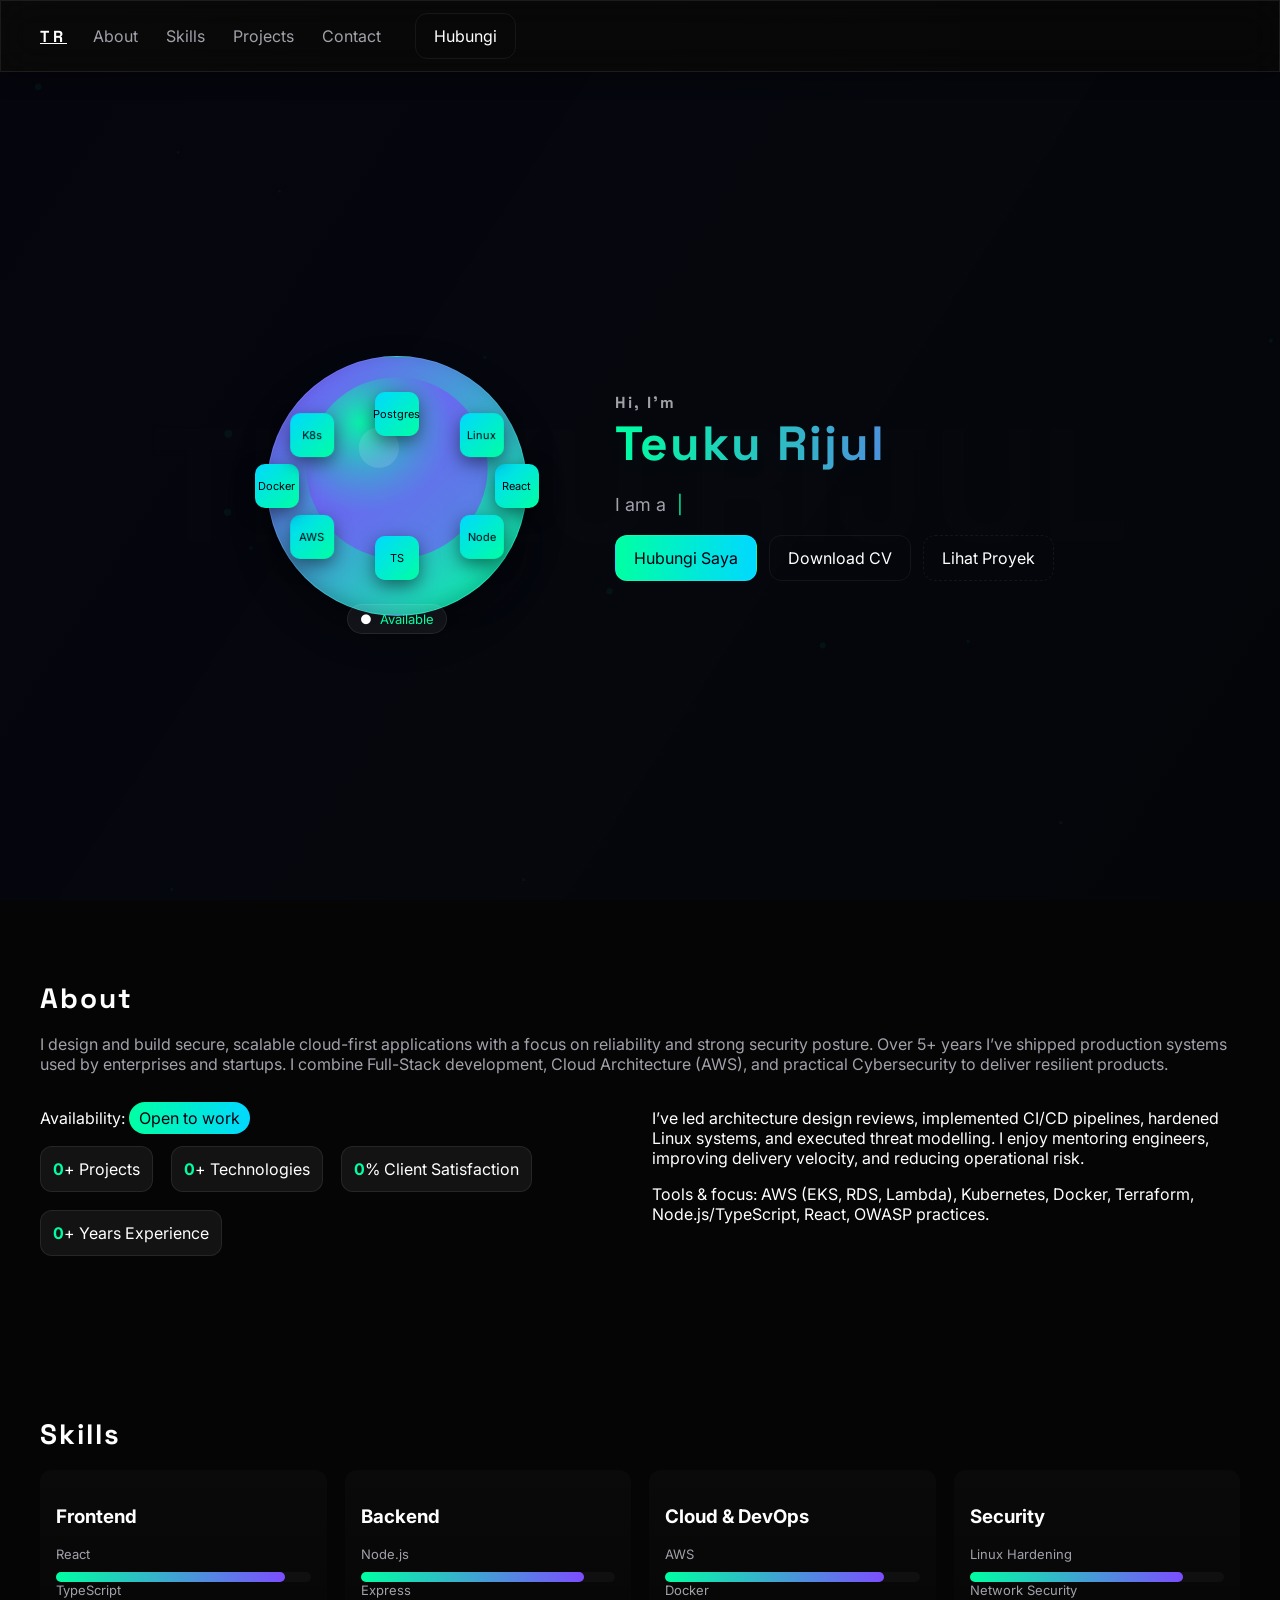
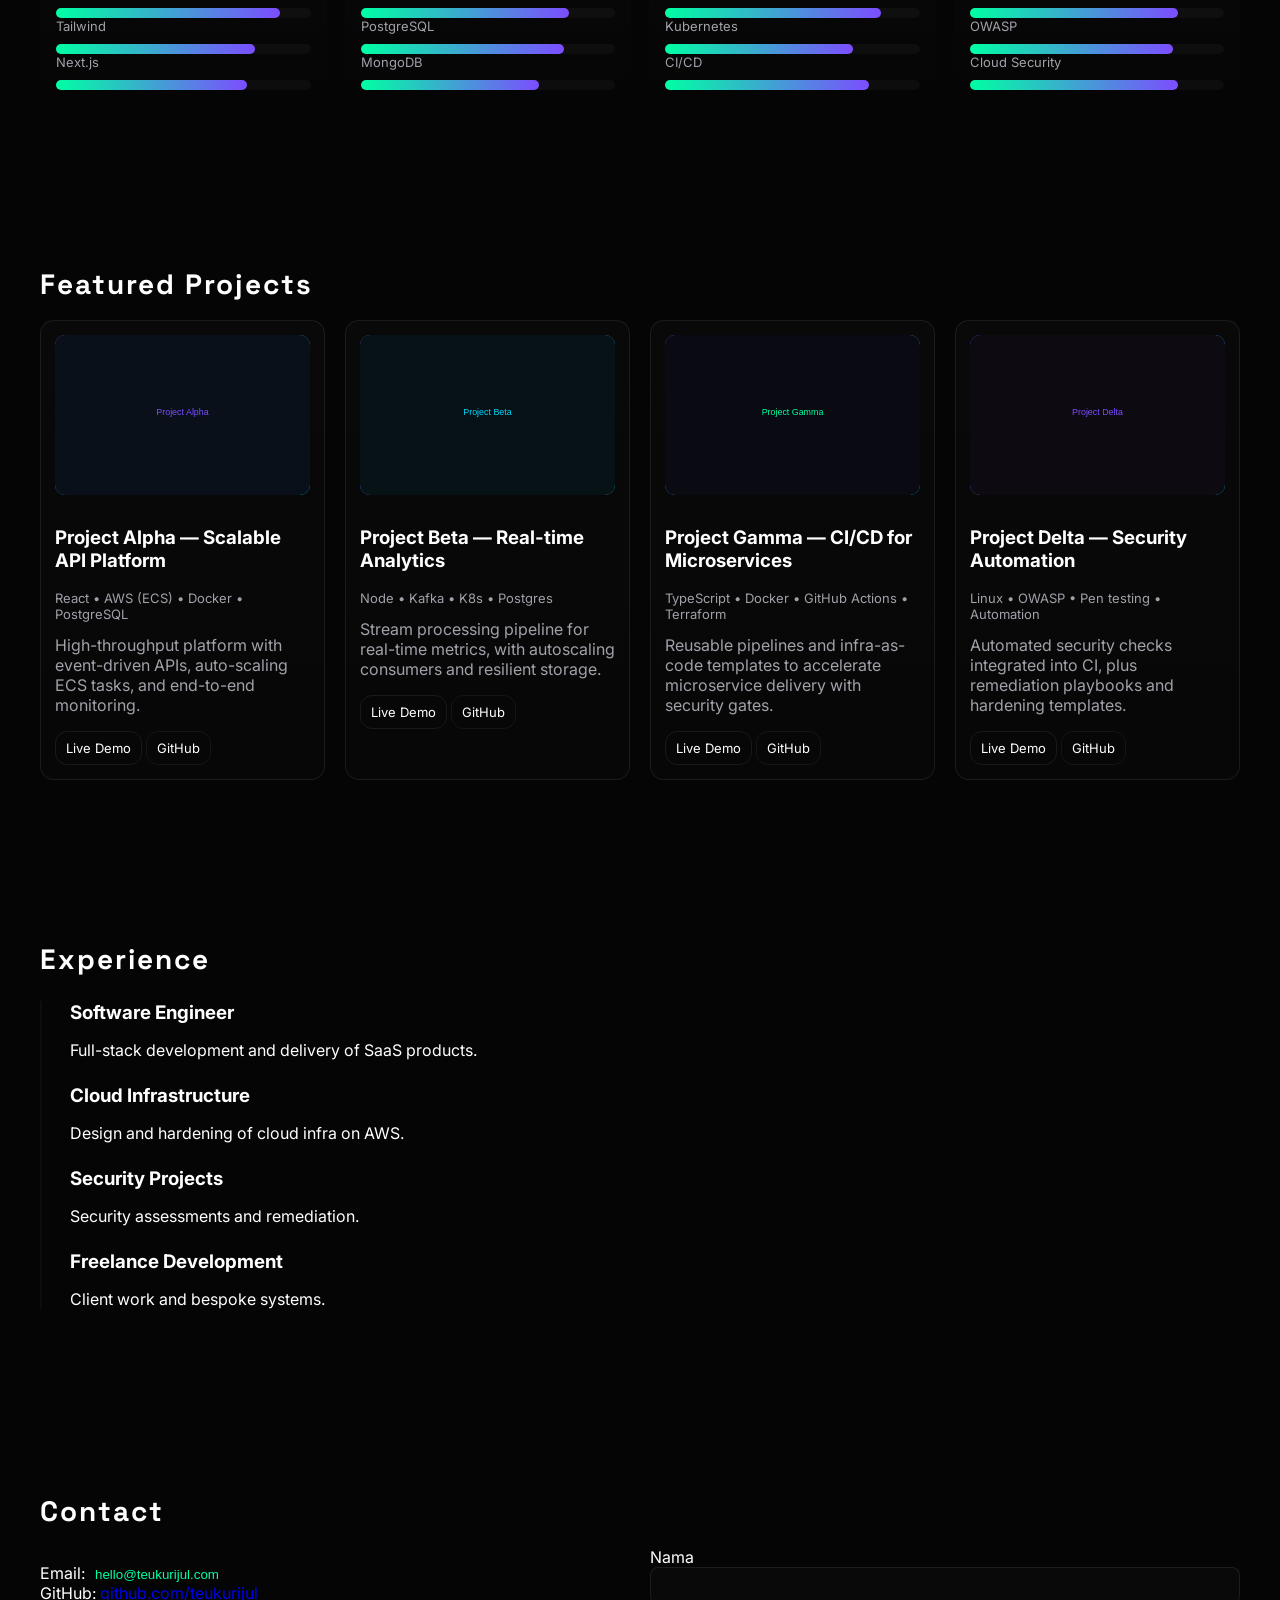
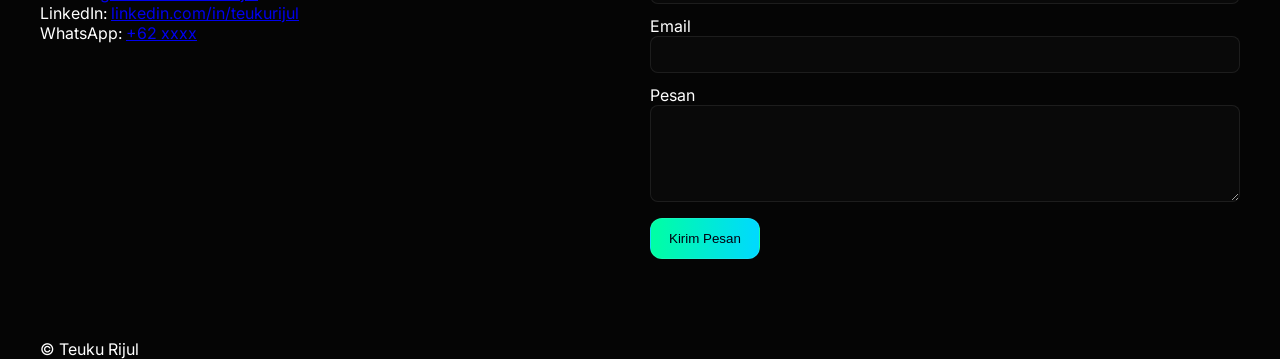
==== commit 984238ec: "Merge pull request #16 from teukurijul/fix/theme-corporate-blue Lazy-init enhancement: load main.laz" ====
--- a/index.html
+++ b/index.html
@@ -1,346 +1,350 @@
-<!DOCTYPE html>
-<html lang="id" class="scroll-smooth">
+<!doctype html>
+<html lang="id">
 <head>
-    <meta charset="UTF-8">
-    <meta name="viewport" content="width=device-width, initial-scale=1.0, maximum-scale=1.0, user-scalable=no">
-    <title>Teuku Rijul | Cybersecurity & IT Architect</title>
-    
-    <!-- SEO & Meta -->
-    <meta name="description" content="Sistem Keamanan Siber & Rekayasa Perangkat Lunak Tingkat Lanjut oleh Teuku Rijul.">
-    <meta name="theme-color" content="#020617">
-    
-    <!-- PWA Manifest -->
-    <link rel="manifest" href="site.webmanifest">
-
-    <!-- Google Fonts: Space Grotesk (Tech) & JetBrains Mono (Code/Cyber) -->
-    <link rel="preconnect" href="https://fonts.googleapis.com">
-    <link rel="preconnect" href="https://fonts.gstatic.com" crossorigin>
-    <link href="https://fonts.googleapis.com/css2?family=JetBrains+Mono:wght@100..800&family=Space+Grotesk:wght@300..700&display=swap" rel="stylesheet">
-    
-    <!-- Phosphor Icons -->
-    <script src="https://unpkg.com/@phosphor-icons/web"></script>
-
-    <!-- Tailwind CSS (CDN Config untuk integrasi instan) -->
-    <script src="https://cdn.tailwindcss.com"></script>
-    <script>
-        tailwind.config = {
-            theme: {
-                extend: {
-                    fontFamily: {
-                        sans: ['"Space Grotesk"', 'sans-serif'],
-                        mono: ['"JetBrains Mono"', 'monospace'],
-                    },
-                    colors: {
-                        cyber: {
-                            black: '#020617', // Slate 950
-                            dark: '#0f172a',  // Slate 900
-                            border: '#1e293b', // Slate 800
-                            blue: '#0284c7',  // Sky 600
-                            cyan: '#06b6d4',  // Cyan 500
-                            neon: '#22d3ee',  // Cyan 400
-                            glow: 'rgba(34, 211, 238, 0.5)'
-                        }
-                    },
-                    backgroundImage: {
-                        'grid-pattern': 'linear-gradient(to right, #1e293b 1px, transparent 1px), linear-gradient(to bottom, #1e293b 1px, transparent 1px)',
-                    }
-                }
-            }
-        }
-    </script>
-
-    <!-- Custom CSS -->
-    <link rel="stylesheet" href="styles.css">
+  <meta charset="utf-8">
+  <meta name="viewport" content="width=device-width,initial-scale=1">
+  <meta name="theme-color" content="#050505">
+  <meta name="robots" content="index, follow">
+  <title>Teuku Rijul — Software Engineer</title>
+  <meta name="description" content="Portfolio software engineer, cloud architect, dan cybersecurity enthusiast.">
+  <meta property="og:type" content="website">
+  <meta property="og:title" content="Teuku Rijul — Software Engineer">
+  <meta property="og:description" content="Portfolio software engineer, cloud architect, dan cybersecurity enthusiast.">
+  <meta property="og:image" content="/assets/img/og-image.svg">
+  <link rel="manifest" href="/site.webmanifest">
+
+  <!-- Preconnect & Preload fonts -->
+  <link rel="preconnect" href="https://fonts.gstatic.com" crossorigin>
+  <link rel="preload" href="https://fonts.googleapis.com/css2?family=Space+Grotesk:wght@600;700;800&family=Inter:wght@300;400;600;700&display=swap" as="style">
+  <link href="https://fonts.googleapis.com/css2?family=Space+Grotesk:wght@600;700;800&family=Inter:wght@300;400;600;700&display=swap" rel="stylesheet">
+
+  <!-- Preload critical assets -->
+  <link rel="preload" as="image" href="/assets/img/avatar.svg">
+  <link rel="preload" as="image" href="/assets/img/og-image.svg">
+  <link rel="preload" as="script" href="/assets/main.js">
+
+  <!-- Critical CSS (inline for faster FCP) -->
+  <style>
+    :root{--bg:#050505;--primary:#00FFA3;--secondary:#7C4DFF;--accent:#00D9FF;--text:#FFFFFF;--muted:#A1A1AA}
+    html,body{height:100%;margin:0;background:var(--bg);color:var(--text);font-family:Inter,system-ui,-apple-system,Segoe UI,Roboto,"Helvetica Neue",Arial;scroll-behavior:smooth}
+    .hero{position:relative;min-height:calc(100vh - 72px);display:flex;align-items:center;overflow:hidden}
+    .watermark{position:absolute;inset:0;display:flex;align-items:center;justify-content:center;font-family:Space Grotesk;font-weight:800;font-size:140px;color:var(--text);mix-blend-mode:overlay;opacity:0.05;pointer-events:none}
+    .hero-inner{position:relative;z-index:10;display:flex;gap:48px;max-width:1200px;margin:0 auto;padding:80px 20px}
+    .title{font-family:Space Grotesk, sans-serif;font-weight:700;margin:0 0 12px;font-size:36px;letter-spacing:2px}
+    .title .name{display:block;font-size:48px;background:linear-gradient(90deg,var(--primary),var(--secondary));-webkit-background-clip:text;background-clip:text;color:transparent}
+  </style>
+
+  <link rel="stylesheet" href="/assets/styles.css">
+
+  <!-- Structured Data -->
+  <script type="application/ld+json">
+  {
+    "@context": "https://schema.org",
+    "@graph": [
+      {
+        "@type": "Person",
+        "name": "Teuku Rijul",
+        "url": "https://teukurijul.github.io/",
+        "sameAs": ["https://github.com/teukurijul","https://www.linkedin.com/in/teukurijul"],
+        "jobTitle": "Software Engineer",
+        "knowsAbout": ["Cloud Architecture","Cybersecurity","Full-Stack Development"]
+      },
+      {
+        "@type": "WebSite",
+        "name": "Teuku Rijul Portfolio",
+        "url": "https://teukurijul.github.io/"
+      },
+      {
+        "@type": "BreadcrumbList",
+        "itemListElement": [
+          {"@type": "ListItem","position":1,"name":"Home","item":"https://teukurijul.github.io/#home"}
+        ]
+      },
+      {
+        "@type": "ProfessionalService",
+        "name": "Teuku Rijul — Software & Cloud Engineering",
+        "serviceType": "Software Engineering"
+      }
+    ]
+  }
+  </script>
+
 </head>
-<body class="selection:bg-cyber-cyan selection:text-cyber-black">
-
-    <!-- Preloader / Boot Sequence -->
-    <div id="preloader">
-        <div class="font-mono text-cyber-neon text-sm md:text-base text-left w-[300px] h-[150px]" id="boot-text">
-            > MENGINISIALISASI SISTEM...<br>
-        </div>
-        <div class="w-[300px] h-1 bg-cyber-border mt-4 overflow-hidden relative">
-            <div class="absolute top-0 left-0 h-full bg-cyber-neon w-full" id="boot-bar" style="transform: scaleX(0); transform-origin: left;"></div>
-        </div>
-    </div>
-
-    <!-- Scanline & Cursor -->
-    <div class="scanlines"></div>
-    <div class="cursor-dot hidden md:block"></div>
-    <div class="cursor-ring hidden md:block"></div>
-
-    <!-- 3D WebGL Background -->
-    <canvas id="webgl-canvas"></canvas>
-
-    <!-- Top Navigation (Cyber Style) -->
-    <nav class="fixed w-full z-50 top-0 border-b border-cyber-border/50 bg-cyber-black/50 backdrop-blur-md transition-all duration-300" id="navbar">
-        <div class="max-w-7xl mx-auto px-4 sm:px-6 lg:px-8">
-            <div class="flex justify-between items-center h-20">
-                <!-- Logo -->
-                <div class="flex-shrink-0 flex items-center gap-3">
-                    <div class="w-10 h-10 border border-cyber-neon bg-cyber-cyan/10 flex items-center justify-center font-mono font-bold text-cyber-neon relative overflow-hidden group cursor-pointer">
-                        TR
-                        <div class="absolute inset-0 bg-cyber-neon/20 translate-y-full group-hover:translate-y-0 transition-transform"></div>
-                    </div>
-                    <span class="font-mono text-sm tracking-widest text-slate-300 hidden sm:block">SYS_ADMIN</span>
-                </div>
-                
-                <!-- Desktop Nav -->
-                <div class="hidden md:flex items-center space-x-8 font-mono text-sm">
-                    <a href="#home" class="text-slate-400 hover:text-cyber-neon transition-colors nav-link"><span class="text-cyber-cyan mr-1">01.</span>ROOT</a>
-                    <a href="#clearance" class="text-slate-400 hover:text-cyber-neon transition-colors nav-link"><span class="text-cyber-cyan mr-1">02.</span>INTEL</a>
-                    <a href="#operations" class="text-slate-400 hover:text-cyber-neon transition-colors nav-link"><span class="text-cyber-cyan mr-1">03.</span>OPS</a>
-                    <a href="#network" class="btn-cyber py-2 px-4 text-xs">
-                        [ DECRYPT_CV ]
-                    </a>
-                </div>
-
-                <!-- Mobile Menu Button -->
-                <div class="md:hidden flex items-center">
-                    <button class="text-cyber-neon p-2 hover:bg-cyber-border rounded" id="mobile-menu-btn">
-                        <i class="ph-bold ph-list text-2xl"></i>
-                    </button>
-                </div>
-            </div>
-        </div>
-        
-        <!-- Mobile Menu Panel -->
-        <div class="md:hidden hidden bg-cyber-dark border-b border-cyber-border absolute w-full" id="mobile-menu">
-            <div class="px-4 pt-2 pb-6 space-y-2 font-mono text-sm flex flex-col">
-                <a href="#home" class="text-slate-300 hover:text-cyber-neon block px-3 py-3 border-b border-cyber-border/50"><span class="text-cyber-cyan mr-2">01.</span>ROOT</a>
-                <a href="#clearance" class="text-slate-300 hover:text-cyber-neon block px-3 py-3 border-b border-cyber-border/50"><span class="text-cyber-cyan mr-2">02.</span>INTEL</a>
-                <a href="#operations" class="text-slate-300 hover:text-cyber-neon block px-3 py-3 border-b border-cyber-border/50"><span class="text-cyber-cyan mr-2">03.</span>OPS</a>
-                <a href="#network" class="text-cyber-neon block px-3 py-3 font-bold mt-2"><i class="ph-bold ph-download-simple mr-2"></i>DECRYPT CV</a>
-            </div>
-        </div>
+<body class="theme-dark">
+  <a class="skip-link" href="#main">Skip to content</a>
+
+  <header class="nav glass" role="banner" aria-label="Primary navigation">
+    <nav class="nav-inner">
+      <a class="brand" href="#home" aria-label="Teuku Rijul home">TR</a>
+      <ul class="nav-links" role="menubar">
+        <li><a href="#about">About</a></li>
+        <li><a href="#skills">Skills</a></li>
+        <li><a href="#projects">Projects</a></li>
+        <li><a href="#contact">Contact</a></li>
+      </ul>
+      <div class="nav-cta">
+        <a class="btn ghost" href="#contact">Hubungi</a>
+      </div>
+      <button class="nav-toggle" aria-label="Open menu" aria-expanded="false">☰</button>
     </nav>
-
-    <!-- MAIN CONTENT -->
-    <div class="relative z-10 w-full overflow-hidden bg-grid-pattern bg-[length:40px_40px]">
-        
-        <!-- HERO SECTION -->
-        <main id="home" class="min-h-screen flex items-center pt-20 px-6 lg:px-12 max-w-7xl mx-auto">
-            <div class="grid lg:grid-cols-2 gap-12 lg:gap-8 items-center w-full">
-                
-                <!-- Text Data -->
-                <div class="order-2 lg:order-1 gs-reveal">
-                    <div class="font-mono text-cyber-neon text-sm md:text-base mb-6 flex items-center gap-2">
-                        <i class="ph-fill ph-shield-check"></i> 
-                        <span class="typing-text">> ACCESS GRANTED. IDENTITAS DIKONFIRMASI.</span>
-                    </div>
-                    
-                    <h1 class="text-4xl sm:text-5xl md:text-7xl font-extrabold text-white mb-2 uppercase tracking-tight glitch-text" data-text="TEUKU RIJUL">
-                        TEUKU RIJUL
-                    </h1>
-                    
-                    <h2 class="text-2xl md:text-4xl font-bold text-slate-400 mb-8 font-mono">
-                        Cybersecurity <span class="text-cyber-cyan">&</span> IT Architect.
-                    </h2>
-                    
-                    <p class="text-slate-400 text-base md:text-lg max-w-xl leading-relaxed mb-10 border-l-2 border-cyber-cyan pl-4 bg-cyber-dark/30 p-4 rounded-r-lg">
-                        Membangun infrastruktur digital tingkat enterprise yang tidak dapat ditembus. Spesialisasi dalam <span class="text-white">Zero-Trust Architecture</span>, <span class="text-white">Full-Stack Development</span>, dan <span class="text-white">Threat Intelligence</span>.
-                    </p>
-                    
-                    <div class="flex flex-wrap gap-4">
-                        <a href="#operations" class="btn-cyber btn-cyber-solid">
-                            <i class="ph-bold ph-terminal"></i> INIT_PROJECTS
-                        </a>
-                        <a href="https://github.com/teukurijul" target="_blank" class="btn-cyber">
-                            <i class="ph-bold ph-git-branch"></i> REPOSITORY
-                        </a>
-                    </div>
-                </div>
-
-                <!-- HUD Profile Image -->
-                <div class="order-1 lg:order-2 flex justify-center py-10 lg:py-0 gs-reveal">
-                    <div class="hud-wrapper">
-                        <div class="hud-bracket"></div>
-                        <div class="hud-bracket-2"></div>
-                        <div class="hud-ring-outer"></div>
-                        <div class="hud-ring-inner"></div>
-                        <div class="hud-radar"></div>
-                        
-                        <!-- REKOMENDASI: Ganti foto profil ini dengan foto asli Anda -->
-                        <img src="https://ui-avatars.com/api/?name=Teuku+Rijul&background=020617&color=06b6d4&size=512&bold=true" 
-                             alt="Teuku Rijul Profil" 
-                             class="profile-img">
-                             
-                        <!-- Floating Tech Tags -->
-                        <div class="absolute -right-4 top-10 bg-cyber-dark/80 border border-cyber-cyan p-2 font-mono text-xs text-cyber-neon backdrop-blur-sm rounded">
-                            [SEC_LVL_9]
-                        </div>
-                        <div class="absolute -left-6 bottom-16 bg-cyber-dark/80 border border-cyber-blue p-2 font-mono text-xs text-cyber-cyan backdrop-blur-sm rounded flex items-center gap-2">
-                            <span class="w-2 h-2 rounded-full bg-red-500 animate-pulse"></span> SYSTEM_LIVE
-                        </div>
-                    </div>
-                </div>
-            </div>
-        </main>
-
-        <!-- SYSTEM METRICS -->
-        <section class="py-10 border-y border-cyber-border bg-cyber-dark/50 backdrop-blur-sm relative z-10">
-            <div class="max-w-7xl mx-auto px-6 grid grid-cols-2 md:grid-cols-4 gap-6 text-center">
-                <div class="gs-reveal">
-                    <div class="text-3xl font-bold text-white font-mono mb-1"><span class="counter">99.9</span>%</div>
-                    <div class="text-xs text-cyber-cyan uppercase tracking-widest">System Uptime</div>
-                </div>
-                <div class="gs-reveal">
-                    <div class="text-3xl font-bold text-white font-mono mb-1"><span class="counter">0</span></div>
-                    <div class="text-xs text-cyber-cyan uppercase tracking-widest">0-Day Breaches</div>
-                </div>
-                <div class="gs-reveal">
-                    <div class="text-3xl font-bold text-white font-mono mb-1"><span class="counter">256</span>-bit</div>
-                    <div class="text-xs text-cyber-cyan uppercase tracking-widest">Encryption Std</div>
-                </div>
-                <div class="gs-reveal">
-                    <div class="text-3xl font-bold text-white font-mono mb-1"><span class="counter">50</span>+</div>
-                    <div class="text-xs text-cyber-cyan uppercase tracking-widest">Nodes Secured</div>
-                </div>
-            </div>
-        </section>
-
-        <!-- INTEL (SKILLS) SECTION -->
-        <section id="clearance" class="py-24 px-6 lg:px-12 max-w-7xl mx-auto">
-            <div class="flex flex-col md:flex-row gap-4 mb-16 items-start md:items-center gs-reveal">
-                <h2 class="text-3xl md:text-5xl font-bold text-white uppercase"><span class="text-cyber-cyan font-mono text-xl md:text-2xl mr-3">02.</span>Intel Data</h2>
-                <div class="h-[1px] bg-cyber-border flex-grow w-full md:w-auto mt-2 md:mt-0 relative">
-                    <div class="absolute right-0 top-1/2 -translate-y-1/2 w-2 h-2 bg-cyber-cyan rotate-45"></div>
-                </div>
-            </div>
-
-            <div class="grid md:grid-cols-3 gap-8">
-                <!-- Skill Node 1 -->
-                <div class="cyber-card p-8 rounded-lg gs-reveal group">
-                    <i class="ph-bold ph-shield-warning text-4xl text-cyber-cyan mb-6 group-hover:animate-pulse"></i>
-                    <h3 class="text-xl font-bold text-white mb-3 font-mono">Offensive Security</h3>
-                    <p class="text-slate-400 text-sm leading-relaxed mb-6">
-                        Pengujian penetrasi tingkat lanjut, eksploitasi kerentanan zero-day, dan simulasi Red Team.
-                    </p>
-                    <div class="w-full bg-cyber-black h-1.5 rounded-full overflow-hidden">
-                        <div class="bg-cyber-neon h-full w-[95%] shadow-[0_0_10px_#22d3ee]"></div>
-                    </div>
-                </div>
-
-                <!-- Skill Node 2 -->
-                <div class="cyber-card p-8 rounded-lg gs-reveal group">
-                    <i class="ph-bold ph-terminal-window text-4xl text-cyber-cyan mb-6 group-hover:animate-pulse"></i>
-                    <h3 class="text-xl font-bold text-white mb-3 font-mono">Full-Stack Arch</h3>
-                    <p class="text-slate-400 text-sm leading-relaxed mb-6">
-                        Pengembangan infrastruktur mikroservis (React, Node.js, Go) dengan implementasi (DevSecOps).
-                    </p>
-                    <div class="w-full bg-cyber-black h-1.5 rounded-full overflow-hidden">
-                        <div class="bg-cyber-neon h-full w-[90%] shadow-[0_0_10px_#22d3ee]"></div>
-                    </div>
-                </div>
-
-                <!-- Skill Node 3 -->
-                <div class="cyber-card p-8 rounded-lg gs-reveal group">
-                    <i class="ph-bold ph-cloud-check text-4xl text-cyber-cyan mb-6 group-hover:animate-pulse"></i>
-                    <h3 class="text-xl font-bold text-white mb-3 font-mono">Cloud Infra</h3>
-                    <p class="text-slate-400 text-sm leading-relaxed mb-6">
-                        Arsitektur AWS & GCP. Manajemen identitas (IAM), enkripsi data KMS, dan pemantauan ancaman real-time.
-                    </p>
-                    <div class="w-full bg-cyber-black h-1.5 rounded-full overflow-hidden">
-                        <div class="bg-cyber-neon h-full w-[88%] shadow-[0_0_10px_#22d3ee]"></div>
-                    </div>
-                </div>
-            </div>
-        </section>
-
-        <!-- OPERATIONS (PROJECTS) SECTION -->
-        <section id="operations" class="py-24 px-6 lg:px-12 max-w-7xl mx-auto">
-            <div class="flex flex-col md:flex-row gap-4 mb-16 items-start md:items-center gs-reveal">
-                <h2 class="text-3xl md:text-5xl font-bold text-white uppercase"><span class="text-cyber-cyan font-mono text-xl md:text-2xl mr-3">03.</span>Active Operations</h2>
-                <div class="h-[1px] bg-cyber-border flex-grow w-full md:w-auto mt-2 md:mt-0 relative">
-                    <div class="absolute right-0 top-1/2 -translate-y-1/2 w-2 h-2 bg-cyber-cyan rotate-45"></div>
-                </div>
-            </div>
-
-            <div class="grid md:grid-cols-2 gap-10">
-                <!-- Project Alpha -->
-                <div class="cyber-card rounded-xl p-1 gs-reveal">
-                    <div class="bg-cyber-dark p-8 h-full relative z-10 rounded-lg">
-                        <div class="flex justify-between items-center mb-8 border-b border-cyber-border pb-4">
-                            <span class="font-mono text-xs text-cyber-neon px-2 py-1 bg-cyber-neon/10 border border-cyber-neon/30">[ OP_ALPHA ]</span>
-                            <div class="flex gap-4">
-                                <a href="#" class="text-slate-400 hover:text-cyber-cyan transition"><i class="ph-bold ph-github-logo text-2xl"></i></a>
-                                <a href="#" class="text-slate-400 hover:text-cyber-cyan transition"><i class="ph-bold ph-arrow-square-out text-2xl"></i></a>
-                            </div>
-                        </div>
-                        <h3 class="text-2xl font-bold text-white mb-4 group-hover:text-cyber-cyan transition-colors">Zero-Trust Dashboard</h3>
-                        <p class="text-slate-400 text-sm leading-relaxed mb-8">
-                            Antarmuka pusat komando terenkripsi untuk memantau otentikasi multi-faktor global dan pergerakan data anomali secara real-time.
-                        </p>
-                        <div class="flex flex-wrap gap-3 font-mono text-xs text-cyber-blue">
-                            <span>React</span> <span>WebSockets</span> <span>AES-256</span>
-                        </div>
-                    </div>
-                </div>
-
-                <!-- Project Beta -->
-                <div class="cyber-card rounded-xl p-1 gs-reveal">
-                    <div class="bg-cyber-dark p-8 h-full relative z-10 rounded-lg">
-                        <div class="flex justify-between items-center mb-8 border-b border-cyber-border pb-4">
-                            <span class="font-mono text-xs text-cyber-neon px-2 py-1 bg-cyber-neon/10 border border-cyber-neon/30">[ OP_BETA ]</span>
-                            <div class="flex gap-4">
-                                <a href="#" class="text-slate-400 hover:text-cyber-cyan transition"><i class="ph-bold ph-github-logo text-2xl"></i></a>
-                                <a href="#" class="text-slate-400 hover:text-cyber-cyan transition"><i class="ph-bold ph-arrow-square-out text-2xl"></i></a>
-                            </div>
-                        </div>
-                        <h3 class="text-2xl font-bold text-white mb-4 group-hover:text-cyber-cyan transition-colors">Threat Intel 3D</h3>
-                        <p class="text-slate-400 text-sm leading-relaxed mb-8">
-                            Visualisasi globe 3D berbasis WebGL yang memetakan serangan siber internasional secara langsung menggunakan feed API intelijen.
-                        </p>
-                        <div class="flex flex-wrap gap-3 font-mono text-xs text-cyber-blue">
-                            <span>Three.js</span> <span>Next.js</span> <span>Python</span>
-                        </div>
-                    </div>
-                </div>
-            </div>
-        </section>
-
-        <!-- TERMINAL (CONTACT) -->
-        <section id="network" class="py-24 px-6 max-w-3xl mx-auto text-center gs-reveal relative z-10">
-            <div class="inline-block p-1 border border-cyber-border bg-cyber-dark rounded-xl mb-8 w-full shadow-[0_0_30px_rgba(6,182,212,0.1)]">
-                <!-- Terminal Header -->
-                <div class="flex items-center gap-2 bg-cyber-black p-3 border-b border-cyber-border rounded-t-lg">
-                    <div class="w-3 h-3 rounded-full bg-red-500"></div>
-                    <div class="w-3 h-3 rounded-full bg-yellow-500"></div>
-                    <div class="w-3 h-3 rounded-full bg-green-500"></div>
-                    <span class="font-mono text-xs text-slate-500 ml-4">root@teukurijul:~</span>
-                </div>
-                <!-- Terminal Body -->
-                <div class="p-8 text-left font-mono">
-                    <p class="text-cyber-cyan mb-2">$ ./initiate_contact.sh</p>
-                    <p class="text-slate-300 mb-6">> Mencari channel komunikasi terenkripsi... Sukses.</p>
-                    <p class="text-slate-400 text-sm leading-relaxed mb-8">
-                        Jaringan saya selalu terbuka untuk kolaborasi tingkat tinggi, konsultasi arsitektur keamanan, atau rekayasa perangkat lunak enterprise.
-                    </p>
-                    <div class="text-center">
-                        <a href="mailto:emailanda@perusahaan.com" class="btn-cyber btn-cyber-solid w-full md:w-auto justify-center">
-                            <i class="ph-bold ph-paper-plane-tilt"></i> EXECUTE_MESSAGE
-                        </a>
-                    </div>
-                </div>
-            </div>
-        </section>
-
-        <!-- Footer -->
-        <footer class="py-8 text-center border-t border-cyber-border/50 bg-cyber-black font-mono text-xs text-slate-500 relative z-10">
-            <p>> // SYSTEM_HALTED. DIBANGUN OLEH TEUKU RIJUL. &copy; 2024</p>
-            <p class="mt-2 text-cyber-blue flex items-center justify-center gap-2">
-                <i class="ph-fill ph-lock-key"></i> ENKRIPSI END-TO-END AKTIF
-            </p>
-        </footer>
-
-    </div>
-
-    <!-- External Libraries JS -->
-    <script src="https://cdnjs.cloudflare.com/ajax/libs/three.js/r128/three.min.js"></script>
-    <script src="https://cdnjs.cloudflare.com/ajax/libs/gsap/3.12.2/gsap.min.js"></script>
-    <script src="https://cdnjs.cloudflare.com/ajax/libs/gsap/3.12.2/ScrollTrigger.min.js"></script>
-
-    <!-- Custom Main JS -->
-    <script src="main.js"></script>
+  </header>
+
+  <main id="main">
+    <!-- HERO 3D -->
+    <section id="home" class="hero" aria-label="Hero section">
+      <div class="hero-bg">
+        <canvas id="mesh-canvas" class="mesh"></canvas>
+        <div id="mouse-light" class="mouse-light" aria-hidden="true"></div>
+      </div>
+
+      <div class="watermark">TEUKU RIJUL</div>
+
+      <div class="hero-inner">
+        <div class="hero-left">
+          <div class="avatar-wrap">
+            <div class="avatar-glow"></div>
+            <img src="/assets/img/avatar.svg" alt="Avatar Teuku Rijul" class="avatar" width="260" height="260" loading="eager" decoding="async" fetchpriority="high" importance="high"/>
+            <div class="status">● <span class="status-text">Available</span></div>
+            <div class="tech-orbit" aria-hidden="true">
+              <div class="orbit">
+                <div class="orbit-item">React</div>
+                <div class="orbit-item">Node</div>
+                <div class="orbit-item">TS</div>
+                <div class="orbit-item">AWS</div>
+                <div class="orbit-item">Docker</div>
+                <div class="orbit-item">K8s</div>
+                <div class="orbit-item">Postgres</div>
+                <div class="orbit-item">Linux</div>
+              </div>
+            </div>
+          </div>
+        </div>
+
+        <div class="hero-right">
+          <h1 class="title">
+            <span class="eyebrow">Hi, I'm</span>
+            <span class="name">Teuku Rijul</span>
+          </h1>
+          <p class="roles">I am a <span id="typing" aria-live="polite"></span><span class="cursor">|</span></p>
+
+          <div class="hero-ctas">
+            <a class="btn primary" href="#contact">Hubungi Saya</a>
+            <a class="btn ghost" href="/assets/Teuku_Rijul_CV.pdf" download>Download CV</a>
+            <a class="btn outline" href="#projects">Lihat Proyek</a>
+          </div>
+        </div>
+      </div>
+    </section>
+
+    <!-- ABOUT -->
+    <section id="about" class="section about" aria-labelledby="about-title">
+      <div class="container">
+        <h2 id="about-title">About</h2>
+        <p class="lede">I design and build secure, scalable cloud-first applications with a focus on reliability and strong security posture. Over 5+ years I’ve shipped production systems used by enterprises and startups. I combine Full-Stack development, Cloud Architecture (AWS), and practical Cybersecurity to deliver resilient products.</p>
+        <div class="about-grid">
+          <div class="about-left">
+            <p>Availability: <span class="badge available">Open to work</span></p>
+            <ul class="stats">
+              <li><strong class="counter" data-target="25">0</strong>+ Projects</li>
+              <li><strong class="counter" data-target="10">0</strong>+ Technologies</li>
+              <li><strong class="counter" data-target="99">0</strong>% Client Satisfaction</li>
+              <li><strong class="counter" data-target="5">0</strong>+ Years Experience</li>
+            </ul>
+          </div>
+          <div class="about-right">
+            <p>I’ve led architecture design reviews, implemented CI/CD pipelines, hardened Linux systems, and executed threat modelling. I enjoy mentoring engineers, improving delivery velocity, and reducing operational risk.</p>
+            <p>Tools & focus: AWS (EKS, RDS, Lambda), Kubernetes, Docker, Terraform, Node.js/TypeScript, React, OWASP practices.</p>
+          </div>
+        </div>
+      </div>
+    </section>
+
+    <!-- SKILLS MATRIX -->
+    <section id="skills" class="section skills" aria-labelledby="skills-title">
+      <div class="container">
+        <h2 id="skills-title">Skills</h2>
+        <div class="skill-grid">
+          <div class="skill-col">
+            <h3>Frontend</h3>
+            <div class="skill"><label>React</label><progress value="90" max="100"></progress></div>
+            <div class="skill"><label>TypeScript</label><progress value="88" max="100"></progress></div>
+            <div class="skill"><label>Tailwind</label><progress value="78" max="100"></progress></div>
+            <div class="skill"><label>Next.js</label><progress value="75" max="100"></progress></div>
+          </div>
+          <div class="skill-col">
+            <h3>Backend</h3>
+            <div class="skill"><label>Node.js</label><progress value="88" max="100"></progress></div>
+            <div class="skill"><label>Express</label><progress value="82" max="100"></progress></div>
+            <div class="skill"><label>PostgreSQL</label><progress value="80" max="100"></progress></div>
+            <div class="skill"><label>MongoDB</label><progress value="70" max="100"></progress></div>
+          </div>
+          <div class="skill-col">
+            <h3>Cloud & DevOps</h3>
+            <div class="skill"><label>AWS</label><progress value="86" max="100"></progress></div>
+            <div class="skill"><label>Docker</label><progress value="85" max="100"></progress></div>
+            <div class="skill"><label>Kubernetes</label><progress value="74" max="100"></progress></div>
+            <div class="skill"><label>CI/CD</label><progress value="80" max="100"></progress></div>
+          </div>
+          <div class="skill-col">
+            <h3>Security</h3>
+            <div class="skill"><label>Linux Hardening</label><progress value="84" max="100"></progress></div>
+            <div class="skill"><label>Network Security</label><progress value="82" max="100"></progress></div>
+            <div class="skill"><label>OWASP</label><progress value="80" max="100"></progress></div>
+            <div class="skill"><label>Cloud Security</label><progress value="82" max="100"></progress></div>
+          </div>
+        </div>
+      </div>
+    </section>
+
+    <!-- PROJECTS -->
+    <section id="projects" class="section projects" aria-labelledby="projects-title">
+      <div class="container">
+        <h2 id="projects-title">Featured Projects</h2>
+        <div class="projects-grid">
+
+          <article class="project-card" tabindex="0">
+            <img class="thumb" src="/assets/img/project-alpha.svg" alt="Project Alpha thumbnail" loading="lazy" decoding="async"/>
+            <div class="card-body">
+              <h3>Project Alpha — Scalable API Platform</h3>
+              <p class="tags">React • AWS (ECS) • Docker • PostgreSQL</p>
+              <p class="card-desc">High-throughput platform with event-driven APIs, auto-scaling ECS tasks, and end-to-end monitoring.</p>
+              <div class="card-cta">
+                <a class="btn small" href="https://example.com/alpha" target="_blank" rel="noopener">Live Demo</a>
+                <a class="btn small ghost" href="https://github.com/teukurijul/project-alpha" target="_blank" rel="noopener">GitHub</a>
+              </div>
+            </div>
+          </article>
+
+          <article class="project-card" tabindex="0">
+            <img class="thumb" src="/assets/img/project-beta.svg" alt="Project Beta thumbnail" loading="lazy" decoding="async"/>
+            <div class="card-body">
+              <h3>Project Beta — Real-time Analytics</h3>
+              <p class="tags">Node • Kafka • K8s • Postgres</p>
+              <p class="card-desc">Stream processing pipeline for real-time metrics, with autoscaling consumers and resilient storage.</p>
+              <div class="card-cta">
+                <a class="btn small" href="https://example.com/beta" target="_blank" rel="noopener">Live Demo</a>
+                <a class="btn small ghost" href="https://github.com/teukurijul/project-beta" target="_blank" rel="noopener">GitHub</a>
+              </div>
+            </div>
+          </article>
+
+          <article class="project-card" tabindex="0">
+            <img class="thumb" src="/assets/img/project-gamma.svg" alt="Project Gamma thumbnail" loading="lazy" decoding="async"/>
+            <div class="card-body">
+              <h3>Project Gamma — CI/CD for Microservices</h3>
+              <p class="tags">TypeScript • Docker • GitHub Actions • Terraform</p>
+              <p class="card-desc">Reusable pipelines and infra-as-code templates to accelerate microservice delivery with security gates.</p>
+              <div class="card-cta">
+                <a class="btn small" href="https://example.com/gamma" target="_blank" rel="noopener">Live Demo</a>
+                <a class="btn small ghost" href="https://github.com/teukurijul/project-gamma" target="_blank" rel="noopener">GitHub</a>
+              </div>
+            </div>
+          </article>
+
+          <article class="project-card" tabindex="0">
+            <img class="thumb" src="/assets/img/project-delta.svg" alt="Project Delta thumbnail" loading="lazy" decoding="async"/>
+            <div class="card-body">
+              <h3>Project Delta — Security Automation</h3>
+              <p class="tags">Linux • OWASP • Pen testing • Automation</p>
+              <p class="card-desc">Automated security checks integrated into CI, plus remediation playbooks and hardening templates.</p>
+              <div class="card-cta">
+                <a class="btn small" href="https://example.com/delta" target="_blank" rel="noopener">Live Demo</a>
+                <a class="btn small ghost" href="https://github.com/teukurijul/project-delta" target="_blank" rel="noopener">GitHub</a>
+              </div>
+            </div>
+          </article>
+
+        </div>
+      </div>
+    </section>
+
+    <!-- EXPERIENCE TIMELINE -->
+    <section id="experience" class="section timeline" aria-labelledby="exp-title">
+      <div class="container">
+        <h2 id="exp-title">Experience</h2>
+        <ol class="timeline-list">
+          <li>
+            <div class="time">2024</div>
+            <div class="event">
+              <h3>Software Engineer</h3>
+              <p>Full-stack development and delivery of SaaS products.</p>
+            </div>
+          </li>
+          <li>
+            <div class="time">2023</div>
+            <div class="event">
+              <h3>Cloud Infrastructure</h3>
+              <p>Design and hardening of cloud infra on AWS.</p>
+            </div>
+          </li>
+          <li>
+            <div class="time">2022</div>
+            <div class="event">
+              <h3>Security Projects</h3>
+              <p>Security assessments and remediation.</p>
+            </div>
+          </li>
+          <li>
+            <div class="time">2019</div>
+            <div class="event">
+              <h3>Freelance Development</h3>
+              <p>Client work and bespoke systems.</p>
+            </div>
+          </li>
+        </ol>
+      </div>
+    </section>
+
+    <!-- CONTACT -->
+    <section id="contact" class="section contact" aria-labelledby="contact-title">
+      <div class="container">
+        <h2 id="contact-title">Contact</h2>
+        <div class="contact-grid">
+          <div>
+            <ul class="contact-list">
+              <li>Email: <button class="copy" data-copy="mailto:hello@teukurijul.com">hello@teukurijul.com</button></li>
+              <li>GitHub: <a href="https://github.com/teukurijul" target="_blank" rel="noopener">github.com/teukurijul</a></li>
+              <li>LinkedIn: <a href="https://www.linkedin.com/in/teukurijul" target="_blank" rel="noopener">linkedin.com/in/teukurijul</a></li>
+              <li>WhatsApp: <a href="https://wa.me/628xxxx" target="_blank" rel="noopener">+62 xxxx</a></li>
+            </ul>
+          </div>
+          <form class="contact-form" action="#" novalidate>
+            <label>Nama<input name="name" type="text" required></label>
+            <label>Email<input name="email" type="email" required></label>
+            <label>Pesan<textarea name="message" rows="5" required></textarea></label>
+            <button class="btn primary" type="submit">Kirim Pesan</button>
+          </form>
+        </div>
+      </div>
+    </section>
+
+  </main>
+
+  <!-- Mobile bottom nav -->
+  <nav class="mobile-nav" aria-hidden="false">
+    <a href="#home" class="m-item">Home</a>
+    <a href="#about" class="m-item">About</a>
+    <a href="#projects" class="m-item">Projects</a>
+    <a href="#contact" class="m-item">Contact</a>
+  </nav>
+
+  <!-- Command palette -->
+  <div id="cmd" class="cmd" hidden>
+    <input id="cmd-input" placeholder="Type a command or page... (Ctrl+K)" aria-label="Command palette">
+    <ul id="cmd-list"></ul>
+  </div>
+
+  <footer class="site-footer">
+    <div class="container">© <span id="year"></span> Teuku Rijul</div>
+  </footer>
+
+  <script defer src="/assets/main.js"></script>
+  <script>
+    // load non-critical animation bundle during idle
+    (function(){
+      function loadLazy(){ var s=document.createElement('script'); s.src='/assets/main.lazy.js'; s.defer=true; document.body.appendChild(s); }
+      if('requestIdleCallback' in window){ requestIdleCallback(loadLazy,{timeout:1500}); } else { setTimeout(loadLazy,1200); }
+    })();
+  </script>
 </body>
 </html>
--- a/assets/styles.css
+++ b/assets/styles.css
@@ -0,0 +1,107 @@
+/* styles.css — design system, hero, 3D effects, responsive, accessibility (optimized) */
+:root{
+  --bg:#050505;
+  --surface: rgba(255,255,255,0.06);
+  --surface-border: rgba(255,255,255,0.08);
+  --primary:#00FFA3;
+  --secondary:#7C4DFF;
+  --accent:#00D9FF;
+  --text:#FFFFFF;
+  --muted:#A1A1AA;
+  --glass-blur:18px;
+  --nav-height:72px;
+}
+*{box-sizing:border-box}
+html,body{height:100%}
+body{margin:0;font-family:Inter,system-ui,-apple-system,Segoe UI,Roboto,"Helvetica Neue",Arial; background:var(--bg); color:var(--text); -webkit-font-smoothing:antialiased; -moz-osx-font-smoothing:grayscale; scroll-behavior:smooth}
+.skip-link{position:absolute;left:-9999px;top:auto;width:1px;height:1px;overflow:hidden}
+:focus-visible{outline:2px solid var(--primary);outline-offset:3px}
+/* NAV */
+.nav{position:sticky;top:0;z-index:60;padding:12px 20px}
+.nav-inner{display:flex;align-items:center;gap:18px;max-width:1200px;margin:0 auto}
+.brand{font-family:Space Grotesk,ui-sans-serif;font-weight:700;color:var(--text);letter-spacing:4px}
+.nav-links{display:flex;gap:12px;list-style:none;margin:0;padding:0}
+.nav-links a{color:var(--muted);text-decoration:none;padding:8px;border-radius:8px}
+.nav-links a:hover{color:var(--text)}
+.nav-cta .btn{margin-left:8px}
+.nav-toggle{display:none}
+.glass{backdrop-filter:blur(var(--glass-blur));background:linear-gradient(90deg, rgba(255,255,255,0.02), rgba(255,255,255,0.01));border:1px solid var(--surface-border);box-shadow:0 6px 18px rgba(0,0,0,0.4)}
+/* HERO */
+.hero{position:relative;min-height:calc(100vh - var(--nav-height));display:flex;align-items:center;overflow:hidden}
+.hero-bg{position:absolute;inset:0;z-index:0;pointer-events:none}
+.mesh{width:100%;height:100%;display:block}
+.mouse-light{position:absolute;left:0;top:0;width:320px;height:320px;border-radius:50%;pointer-events:none;mix-blend-mode:screen;filter:blur(28px);opacity:0.1;transform:translate(-50%,-50%);z-index:2;transition:opacity 300ms ease}
+.watermark{position:absolute;inset:0;display:flex;align-items:center;justify-content:center;font-family:Space Grotesk;font-weight:800;font-size:160px;color:var(--text);mix-blend-mode:overlay;opacity:0.05;pointer-events:none;z-index:1}
+.hero-inner{position:relative;z-index:10;display:flex;gap:48px;max-width:1200px;margin:0 auto;padding:80px 20px}
+.hero-left{width:340px;display:flex;align-items:center;justify-content:center}
+.avatar-wrap{position:relative;width:260px;height:260px}
+.avatar{width:100%;height:100%;border-radius:50%;background:linear-gradient(135deg,var(--secondary),var(--primary));box-shadow:0 18px 36px rgba(0,0,0,0.45), inset 0 -6px 16px rgba(0,0,0,0.18);border:1px solid rgba(255,255,255,0.06);transform-style:preserve-3d;backdrop-filter:blur(6px);will-change:transform}
+.avatar::after{content:"";position:absolute;inset:6px;border-radius:50%;background:radial-gradient(circle at 30% 25%, rgba(255,255,255,0.18), transparent 15%), radial-gradient(circle at 70% 70%, rgba(255,255,255,0.06), transparent 30%);pointer-events:none}
+.avatar-glow{position:absolute;inset:-26px;border-radius:50%;background:radial-gradient(circle at 40% 30%, rgba(0,255,163,0.12), transparent 18%), radial-gradient(circle at 70% 70%, rgba(124,77,255,0.06), transparent 22%);filter:blur(22px);z-index:-1}
+.status{position:absolute;left:50%;transform:translateX(-50%);bottom:-18px;background:var(--surface);padding:6px 12px;border-radius:999px;border:1px solid var(--surface-border);font-size:13px;color:var(--text);display:flex;gap:8px;align-items:center}
+.status .status-text{color:var(--primary)}
+.tech-orbit{position:absolute;inset:0;pointer-events:none}
+.orbit{position:absolute;inset:0;transform-style:preserve-3d;animation:orbit 14s linear infinite}
+.orbit-item{position:absolute;left:50%;top:50%;transform-origin: -120px 0; transform:translate(-50%,-50%);width:44px;height:44px;border-radius:10px;background:linear-gradient(135deg,var(--accent),var(--primary));display:flex;align-items:center;justify-content:center;font-size:11px;color:#001;box-shadow:0 6px 18px rgba(0,0,0,0.5)}
+@keyframes orbit{to{transform:rotate(360deg)}}
+/* HERO TEXT */
+.hero-right{flex:1;display:flex;flex-direction:column;justify-content:center}
+.title{font-family:Space Grotesk, sans-serif;font-weight:700;margin:0 0 12px;font-size:36px;letter-spacing:2px}
+.title .name{display:block;font-size:48px;background:linear-gradient(90deg,var(--primary),var(--secondary));-webkit-background-clip:text;background-clip:text;color:transparent;text-shadow:0 6px 24px rgba(0,255,163,0.04)}
+.eyebrow{font-size:16px;color:var(--muted);display:block}
+.roles{font-size:18px;color:var(--muted);margin:8px 0 20px}
+.cursor{color:var(--primary);margin-left:6px}
+.hero-ctas{display:flex;gap:12px}
+.btn{display:inline-block;padding:12px 18px;border-radius:12px;text-decoration:none;color:var(--text);background:transparent;border:1px solid var(--surface-border)}
+.btn.primary{background:linear-gradient(90deg,var(--primary),var(--accent));color:#001}
+.btn.ghost{background:transparent;border:1px solid rgba(255,255,255,0.06)}
+.btn.outline{border:1px dashed rgba(255,255,255,0.06)}
+.btn.small{padding:8px 10px;font-size:13px}
+/* SECTIONS */
+.section{padding:80px 20px}
+.container{max-width:1200px;margin:0 auto}
+h2{font-family:Space Grotesk;margin:0 0 18px;font-size:28px;letter-spacing:2px}
+.lede{color:var(--muted)}
+.about-grid{display:grid;grid-template-columns:1fr 1fr;gap:24px;margin-top:18px}
+.badge.available{background:linear-gradient(90deg,var(--primary),var(--accent));padding:6px 10px;border-radius:999px;color:#001}
+.stats{list-style:none;padding:0;margin:18px 0 0;display:flex;gap:18px;flex-wrap:wrap}
+.stats li{background:var(--surface);padding:12px;border-radius:12px;border:1px solid var(--surface-border)}
+.counter{font-weight:700;color:var(--primary)}
+/* SKILLS */
+.skill-grid{display:grid;grid-template-columns:repeat(4,1fr);gap:18px}
+.skill-col{background:linear-gradient(180deg, rgba(255,255,255,0.02), transparent);padding:16px;border-radius:12px}
+.skill label{display:block;color:var(--muted);font-size:13px}
+progress{width:100%;height:10px;border-radius:10px;appearance:none}
+progress::-webkit-progress-bar{background:rgba(255,255,255,0.03);border-radius:10px}
+progress::-webkit-progress-value{background:linear-gradient(90deg,var(--primary),var(--secondary));border-radius:10px}
+/* PROJECTS */
+.projects-grid{display:grid;grid-template-columns:repeat(4,1fr);gap:20px}
+.project-card{background:linear-gradient(180deg, rgba(255,255,255,0.02), rgba(255,255,255,0.01));padding:14px;border-radius:14px;border:1px solid var(--surface-border);transform-style:preserve-3d;transition:transform 400ms cubic-bezier(.22,1,.36,1),box-shadow 400ms;will-change:transform}
+.project-card:focus{transform:translateY(-6px)}
+.thumb{height:160px;border-radius:10px;background:linear-gradient(135deg,var(--secondary),var(--accent));display:block;width:100%;object-fit:cover}
+.card-body{padding-top:12px}
+.tags{color:var(--muted);font-size:13px}
+.card-desc{color:var(--muted);margin-top:8px}
+/* timeline */
+.timeline-list{list-style:none;padding:0;margin:0;border-left:2px solid rgba(255,255,255,0.03);padding-left:28px}
+.timeline-list li{margin:24px 0;position:relative}
+.timeline-list .time{position:absolute;left:-120px;width:100px;color:var(--muted)}
+.event h3{margin:0}
+/* CONTACT */
+.contact-grid{display:grid;grid-template-columns:1fr 1fr;gap:20px}
+.contact-list{list-style:none;padding:0}
+.copy{background:transparent;border:0;color:var(--primary);cursor:pointer}
+.contact-form label{display:block;margin-bottom:12px}
+.contact-form input,.contact-form textarea{width:100%;padding:10px;border-radius:8px;border:1px solid var(--surface-border);background:rgba(255,255,255,0.02);color:var(--text)}
+/* MOBILE NAV */
+.mobile-nav{position:fixed;left:50%;transform:translateX(-50%);bottom:18px;display:none;background:linear-gradient(180deg, rgba(255,255,255,0.06), rgba(255,255,255,0.02));backdrop-filter:blur(12px);padding:8px;border-radius:40px;gap:10px;border:1px solid var(--surface-border);z-index:80}
+.mobile-nav .m-item{display:inline-block;padding:10px 14px;border-radius:10px;color:var(--muted);text-decoration:none}
+/* CMD PALETTE */
+.cmd{position:fixed;left:50%;top:20%;transform:translateX(-50%);width:min(800px,90%);background:var(--surface);border-radius:12px;padding:14px;border:1px solid var(--surface-border);z-index:200}
+.cmd input{width:100%;padding:12px;border-radius:8px;border:1px solid rgba(255,255,255,0.03);background:transparent;color:var(--text)}
+/* responsive */
+@media(max-width:1000px){.skill-grid{grid-template-columns:repeat(2,1fr)}.projects-grid{grid-template-columns:repeat(2,1fr)}}
+@media(max-width:720px){.nav-links{display:none}.nav-toggle{display:block}.hero-inner{flex-direction:column;align-items:center}.hero-left{width:220px}.mobile-nav{display:flex}}
+/* prefers reduced motion & mobile optimizations */
+@media (prefers-reduced-motion: reduce){*{animation-duration:0.001ms!important;animation-iteration-count:1!important;transition-duration:0.001ms!important}}
+@media (pointer:coarse){.mesh{opacity:0.6}.mouse-light{display:none}.project-card{transition:none}}
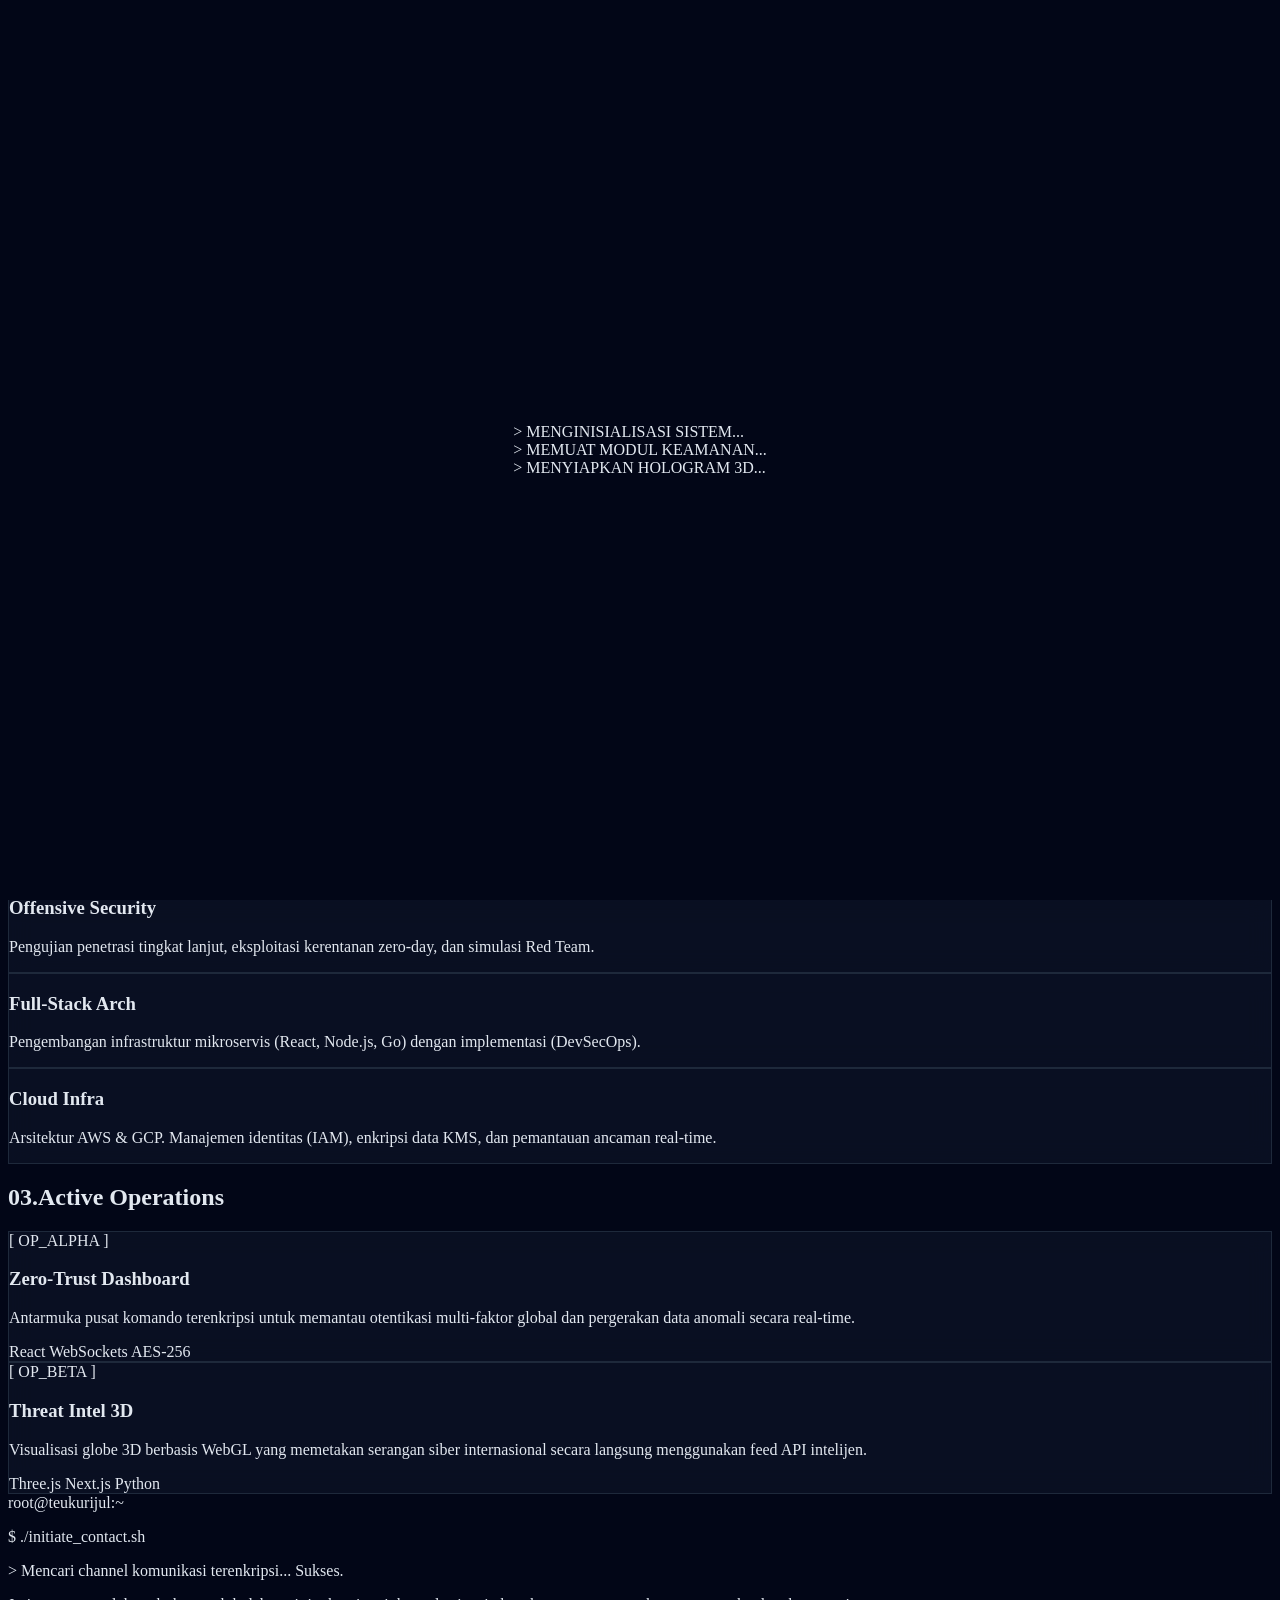
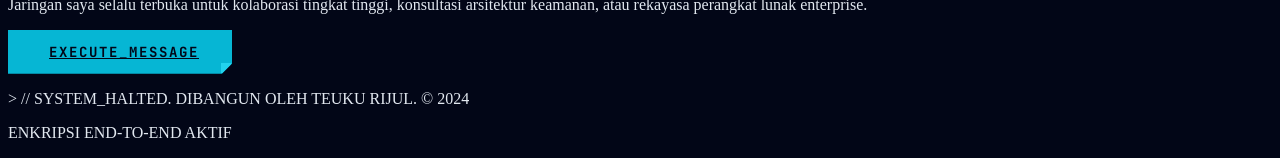
==== commit 2d329463: "Merge pull request #17 from teukurijul/main Update robots.txt" ====
--- a/index.html
+++ b/index.html
@@ -1,350 +1,346 @@
-<!doctype html>
-<html lang="id">
+<!DOCTYPE html>
+<html lang="id" class="scroll-smooth">
 <head>
-  <meta charset="utf-8">
-  <meta name="viewport" content="width=device-width,initial-scale=1">
-  <meta name="theme-color" content="#050505">
-  <meta name="robots" content="index, follow">
-  <title>Teuku Rijul — Software Engineer</title>
-  <meta name="description" content="Portfolio software engineer, cloud architect, dan cybersecurity enthusiast.">
-  <meta property="og:type" content="website">
-  <meta property="og:title" content="Teuku Rijul — Software Engineer">
-  <meta property="og:description" content="Portfolio software engineer, cloud architect, dan cybersecurity enthusiast.">
-  <meta property="og:image" content="/assets/img/og-image.svg">
-  <link rel="manifest" href="/site.webmanifest">
-
-  <!-- Preconnect & Preload fonts -->
-  <link rel="preconnect" href="https://fonts.gstatic.com" crossorigin>
-  <link rel="preload" href="https://fonts.googleapis.com/css2?family=Space+Grotesk:wght@600;700;800&family=Inter:wght@300;400;600;700&display=swap" as="style">
-  <link href="https://fonts.googleapis.com/css2?family=Space+Grotesk:wght@600;700;800&family=Inter:wght@300;400;600;700&display=swap" rel="stylesheet">
-
-  <!-- Preload critical assets -->
-  <link rel="preload" as="image" href="/assets/img/avatar.svg">
-  <link rel="preload" as="image" href="/assets/img/og-image.svg">
-  <link rel="preload" as="script" href="/assets/main.js">
-
-  <!-- Critical CSS (inline for faster FCP) -->
-  <style>
-    :root{--bg:#050505;--primary:#00FFA3;--secondary:#7C4DFF;--accent:#00D9FF;--text:#FFFFFF;--muted:#A1A1AA}
-    html,body{height:100%;margin:0;background:var(--bg);color:var(--text);font-family:Inter,system-ui,-apple-system,Segoe UI,Roboto,"Helvetica Neue",Arial;scroll-behavior:smooth}
-    .hero{position:relative;min-height:calc(100vh - 72px);display:flex;align-items:center;overflow:hidden}
-    .watermark{position:absolute;inset:0;display:flex;align-items:center;justify-content:center;font-family:Space Grotesk;font-weight:800;font-size:140px;color:var(--text);mix-blend-mode:overlay;opacity:0.05;pointer-events:none}
-    .hero-inner{position:relative;z-index:10;display:flex;gap:48px;max-width:1200px;margin:0 auto;padding:80px 20px}
-    .title{font-family:Space Grotesk, sans-serif;font-weight:700;margin:0 0 12px;font-size:36px;letter-spacing:2px}
-    .title .name{display:block;font-size:48px;background:linear-gradient(90deg,var(--primary),var(--secondary));-webkit-background-clip:text;background-clip:text;color:transparent}
-  </style>
-
-  <link rel="stylesheet" href="/assets/styles.css">
-
-  <!-- Structured Data -->
-  <script type="application/ld+json">
-  {
-    "@context": "https://schema.org",
-    "@graph": [
-      {
-        "@type": "Person",
-        "name": "Teuku Rijul",
-        "url": "https://teukurijul.github.io/",
-        "sameAs": ["https://github.com/teukurijul","https://www.linkedin.com/in/teukurijul"],
-        "jobTitle": "Software Engineer",
-        "knowsAbout": ["Cloud Architecture","Cybersecurity","Full-Stack Development"]
-      },
-      {
-        "@type": "WebSite",
-        "name": "Teuku Rijul Portfolio",
-        "url": "https://teukurijul.github.io/"
-      },
-      {
-        "@type": "BreadcrumbList",
-        "itemListElement": [
-          {"@type": "ListItem","position":1,"name":"Home","item":"https://teukurijul.github.io/#home"}
-        ]
-      },
-      {
-        "@type": "ProfessionalService",
-        "name": "Teuku Rijul — Software & Cloud Engineering",
-        "serviceType": "Software Engineering"
-      }
-    ]
-  }
-  </script>
-
+    <meta charset="UTF-8">
+    <meta name="viewport" content="width=device-width, initial-scale=1.0, maximum-scale=1.0, user-scalable=no">
+    <title>Teuku Rijul | Cybersecurity & IT Architect</title>
+    
+    <!-- SEO & Meta -->
+    <meta name="description" content="Sistem Keamanan Siber & Rekayasa Perangkat Lunak Tingkat Lanjut oleh Teuku Rijul.">
+    <meta name="theme-color" content="#020617">
+    
+    <!-- PWA Manifest -->
+    <link rel="manifest" href="site.webmanifest">
+
+    <!-- Google Fonts: Space Grotesk (Tech) & JetBrains Mono (Code/Cyber) -->
+    <link rel="preconnect" href="https://fonts.googleapis.com">
+    <link rel="preconnect" href="https://fonts.gstatic.com" crossorigin>
+    <link href="https://fonts.googleapis.com/css2?family=JetBrains+Mono:wght@100..800&family=Space+Grotesk:wght@300..700&display=swap" rel="stylesheet">
+    
+    <!-- Phosphor Icons -->
+    <script src="https://unpkg.com/@phosphor-icons/web"></script>
+
+    <!-- Tailwind CSS (CDN Config untuk integrasi instan) -->
+    <script src="https://cdn.tailwindcss.com"></script>
+    <script>
+        tailwind.config = {
+            theme: {
+                extend: {
+                    fontFamily: {
+                        sans: ['"Space Grotesk"', 'sans-serif'],
+                        mono: ['"JetBrains Mono"', 'monospace'],
+                    },
+                    colors: {
+                        cyber: {
+                            black: '#020617', // Slate 950
+                            dark: '#0f172a',  // Slate 900
+                            border: '#1e293b', // Slate 800
+                            blue: '#0284c7',  // Sky 600
+                            cyan: '#06b6d4',  // Cyan 500
+                            neon: '#22d3ee',  // Cyan 400
+                            glow: 'rgba(34, 211, 238, 0.5)'
+                        }
+                    },
+                    backgroundImage: {
+                        'grid-pattern': 'linear-gradient(to right, #1e293b 1px, transparent 1px), linear-gradient(to bottom, #1e293b 1px, transparent 1px)',
+                    }
+                }
+            }
+        }
+    </script>
+
+    <!-- Custom CSS -->
+    <link rel="stylesheet" href="styles.css">
 </head>
-<body class="theme-dark">
-  <a class="skip-link" href="#main">Skip to content</a>
-
-  <header class="nav glass" role="banner" aria-label="Primary navigation">
-    <nav class="nav-inner">
-      <a class="brand" href="#home" aria-label="Teuku Rijul home">TR</a>
-      <ul class="nav-links" role="menubar">
-        <li><a href="#about">About</a></li>
-        <li><a href="#skills">Skills</a></li>
-        <li><a href="#projects">Projects</a></li>
-        <li><a href="#contact">Contact</a></li>
-      </ul>
-      <div class="nav-cta">
-        <a class="btn ghost" href="#contact">Hubungi</a>
-      </div>
-      <button class="nav-toggle" aria-label="Open menu" aria-expanded="false">☰</button>
+<body class="selection:bg-cyber-cyan selection:text-cyber-black">
+
+    <!-- Preloader / Boot Sequence -->
+    <div id="preloader">
+        <div class="font-mono text-cyber-neon text-sm md:text-base text-left w-[300px] h-[150px]" id="boot-text">
+            > MENGINISIALISASI SISTEM...<br>
+        </div>
+        <div class="w-[300px] h-1 bg-cyber-border mt-4 overflow-hidden relative">
+            <div class="absolute top-0 left-0 h-full bg-cyber-neon w-full" id="boot-bar" style="transform: scaleX(0); transform-origin: left;"></div>
+        </div>
+    </div>
+
+    <!-- Scanline & Cursor -->
+    <div class="scanlines"></div>
+    <div class="cursor-dot hidden md:block"></div>
+    <div class="cursor-ring hidden md:block"></div>
+
+    <!-- 3D WebGL Background -->
+    <canvas id="webgl-canvas"></canvas>
+
+    <!-- Top Navigation (Cyber Style) -->
+    <nav class="fixed w-full z-50 top-0 border-b border-cyber-border/50 bg-cyber-black/50 backdrop-blur-md transition-all duration-300" id="navbar">
+        <div class="max-w-7xl mx-auto px-4 sm:px-6 lg:px-8">
+            <div class="flex justify-between items-center h-20">
+                <!-- Logo -->
+                <div class="flex-shrink-0 flex items-center gap-3">
+                    <div class="w-10 h-10 border border-cyber-neon bg-cyber-cyan/10 flex items-center justify-center font-mono font-bold text-cyber-neon relative overflow-hidden group cursor-pointer">
+                        TR
+                        <div class="absolute inset-0 bg-cyber-neon/20 translate-y-full group-hover:translate-y-0 transition-transform"></div>
+                    </div>
+                    <span class="font-mono text-sm tracking-widest text-slate-300 hidden sm:block">SYS_ADMIN</span>
+                </div>
+                
+                <!-- Desktop Nav -->
+                <div class="hidden md:flex items-center space-x-8 font-mono text-sm">
+                    <a href="#home" class="text-slate-400 hover:text-cyber-neon transition-colors nav-link"><span class="text-cyber-cyan mr-1">01.</span>ROOT</a>
+                    <a href="#clearance" class="text-slate-400 hover:text-cyber-neon transition-colors nav-link"><span class="text-cyber-cyan mr-1">02.</span>INTEL</a>
+                    <a href="#operations" class="text-slate-400 hover:text-cyber-neon transition-colors nav-link"><span class="text-cyber-cyan mr-1">03.</span>OPS</a>
+                    <a href="#network" class="btn-cyber py-2 px-4 text-xs">
+                        [ DECRYPT_CV ]
+                    </a>
+                </div>
+
+                <!-- Mobile Menu Button -->
+                <div class="md:hidden flex items-center">
+                    <button class="text-cyber-neon p-2 hover:bg-cyber-border rounded" id="mobile-menu-btn">
+                        <i class="ph-bold ph-list text-2xl"></i>
+                    </button>
+                </div>
+            </div>
+        </div>
+        
+        <!-- Mobile Menu Panel -->
+        <div class="md:hidden hidden bg-cyber-dark border-b border-cyber-border absolute w-full" id="mobile-menu">
+            <div class="px-4 pt-2 pb-6 space-y-2 font-mono text-sm flex flex-col">
+                <a href="#home" class="text-slate-300 hover:text-cyber-neon block px-3 py-3 border-b border-cyber-border/50"><span class="text-cyber-cyan mr-2">01.</span>ROOT</a>
+                <a href="#clearance" class="text-slate-300 hover:text-cyber-neon block px-3 py-3 border-b border-cyber-border/50"><span class="text-cyber-cyan mr-2">02.</span>INTEL</a>
+                <a href="#operations" class="text-slate-300 hover:text-cyber-neon block px-3 py-3 border-b border-cyber-border/50"><span class="text-cyber-cyan mr-2">03.</span>OPS</a>
+                <a href="#network" class="text-cyber-neon block px-3 py-3 font-bold mt-2"><i class="ph-bold ph-download-simple mr-2"></i>DECRYPT CV</a>
+            </div>
+        </div>
     </nav>
-  </header>
-
-  <main id="main">
-    <!-- HERO 3D -->
-    <section id="home" class="hero" aria-label="Hero section">
-      <div class="hero-bg">
-        <canvas id="mesh-canvas" class="mesh"></canvas>
-        <div id="mouse-light" class="mouse-light" aria-hidden="true"></div>
-      </div>
-
-      <div class="watermark">TEUKU RIJUL</div>
-
-      <div class="hero-inner">
-        <div class="hero-left">
-          <div class="avatar-wrap">
-            <div class="avatar-glow"></div>
-            <img src="/assets/img/avatar.svg" alt="Avatar Teuku Rijul" class="avatar" width="260" height="260" loading="eager" decoding="async" fetchpriority="high" importance="high"/>
-            <div class="status">● <span class="status-text">Available</span></div>
-            <div class="tech-orbit" aria-hidden="true">
-              <div class="orbit">
-                <div class="orbit-item">React</div>
-                <div class="orbit-item">Node</div>
-                <div class="orbit-item">TS</div>
-                <div class="orbit-item">AWS</div>
-                <div class="orbit-item">Docker</div>
-                <div class="orbit-item">K8s</div>
-                <div class="orbit-item">Postgres</div>
-                <div class="orbit-item">Linux</div>
-              </div>
-            </div>
-          </div>
-        </div>
-
-        <div class="hero-right">
-          <h1 class="title">
-            <span class="eyebrow">Hi, I'm</span>
-            <span class="name">Teuku Rijul</span>
-          </h1>
-          <p class="roles">I am a <span id="typing" aria-live="polite"></span><span class="cursor">|</span></p>
-
-          <div class="hero-ctas">
-            <a class="btn primary" href="#contact">Hubungi Saya</a>
-            <a class="btn ghost" href="/assets/Teuku_Rijul_CV.pdf" download>Download CV</a>
-            <a class="btn outline" href="#projects">Lihat Proyek</a>
-          </div>
-        </div>
-      </div>
-    </section>
-
-    <!-- ABOUT -->
-    <section id="about" class="section about" aria-labelledby="about-title">
-      <div class="container">
-        <h2 id="about-title">About</h2>
-        <p class="lede">I design and build secure, scalable cloud-first applications with a focus on reliability and strong security posture. Over 5+ years I’ve shipped production systems used by enterprises and startups. I combine Full-Stack development, Cloud Architecture (AWS), and practical Cybersecurity to deliver resilient products.</p>
-        <div class="about-grid">
-          <div class="about-left">
-            <p>Availability: <span class="badge available">Open to work</span></p>
-            <ul class="stats">
-              <li><strong class="counter" data-target="25">0</strong>+ Projects</li>
-              <li><strong class="counter" data-target="10">0</strong>+ Technologies</li>
-              <li><strong class="counter" data-target="99">0</strong>% Client Satisfaction</li>
-              <li><strong class="counter" data-target="5">0</strong>+ Years Experience</li>
-            </ul>
-          </div>
-          <div class="about-right">
-            <p>I’ve led architecture design reviews, implemented CI/CD pipelines, hardened Linux systems, and executed threat modelling. I enjoy mentoring engineers, improving delivery velocity, and reducing operational risk.</p>
-            <p>Tools & focus: AWS (EKS, RDS, Lambda), Kubernetes, Docker, Terraform, Node.js/TypeScript, React, OWASP practices.</p>
-          </div>
-        </div>
-      </div>
-    </section>
-
-    <!-- SKILLS MATRIX -->
-    <section id="skills" class="section skills" aria-labelledby="skills-title">
-      <div class="container">
-        <h2 id="skills-title">Skills</h2>
-        <div class="skill-grid">
-          <div class="skill-col">
-            <h3>Frontend</h3>
-            <div class="skill"><label>React</label><progress value="90" max="100"></progress></div>
-            <div class="skill"><label>TypeScript</label><progress value="88" max="100"></progress></div>
-            <div class="skill"><label>Tailwind</label><progress value="78" max="100"></progress></div>
-            <div class="skill"><label>Next.js</label><progress value="75" max="100"></progress></div>
-          </div>
-          <div class="skill-col">
-            <h3>Backend</h3>
-            <div class="skill"><label>Node.js</label><progress value="88" max="100"></progress></div>
-            <div class="skill"><label>Express</label><progress value="82" max="100"></progress></div>
-            <div class="skill"><label>PostgreSQL</label><progress value="80" max="100"></progress></div>
-            <div class="skill"><label>MongoDB</label><progress value="70" max="100"></progress></div>
-          </div>
-          <div class="skill-col">
-            <h3>Cloud & DevOps</h3>
-            <div class="skill"><label>AWS</label><progress value="86" max="100"></progress></div>
-            <div class="skill"><label>Docker</label><progress value="85" max="100"></progress></div>
-            <div class="skill"><label>Kubernetes</label><progress value="74" max="100"></progress></div>
-            <div class="skill"><label>CI/CD</label><progress value="80" max="100"></progress></div>
-          </div>
-          <div class="skill-col">
-            <h3>Security</h3>
-            <div class="skill"><label>Linux Hardening</label><progress value="84" max="100"></progress></div>
-            <div class="skill"><label>Network Security</label><progress value="82" max="100"></progress></div>
-            <div class="skill"><label>OWASP</label><progress value="80" max="100"></progress></div>
-            <div class="skill"><label>Cloud Security</label><progress value="82" max="100"></progress></div>
-          </div>
-        </div>
-      </div>
-    </section>
-
-    <!-- PROJECTS -->
-    <section id="projects" class="section projects" aria-labelledby="projects-title">
-      <div class="container">
-        <h2 id="projects-title">Featured Projects</h2>
-        <div class="projects-grid">
-
-          <article class="project-card" tabindex="0">
-            <img class="thumb" src="/assets/img/project-alpha.svg" alt="Project Alpha thumbnail" loading="lazy" decoding="async"/>
-            <div class="card-body">
-              <h3>Project Alpha — Scalable API Platform</h3>
-              <p class="tags">React • AWS (ECS) • Docker • PostgreSQL</p>
-              <p class="card-desc">High-throughput platform with event-driven APIs, auto-scaling ECS tasks, and end-to-end monitoring.</p>
-              <div class="card-cta">
-                <a class="btn small" href="https://example.com/alpha" target="_blank" rel="noopener">Live Demo</a>
-                <a class="btn small ghost" href="https://github.com/teukurijul/project-alpha" target="_blank" rel="noopener">GitHub</a>
-              </div>
-            </div>
-          </article>
-
-          <article class="project-card" tabindex="0">
-            <img class="thumb" src="/assets/img/project-beta.svg" alt="Project Beta thumbnail" loading="lazy" decoding="async"/>
-            <div class="card-body">
-              <h3>Project Beta — Real-time Analytics</h3>
-              <p class="tags">Node • Kafka • K8s • Postgres</p>
-              <p class="card-desc">Stream processing pipeline for real-time metrics, with autoscaling consumers and resilient storage.</p>
-              <div class="card-cta">
-                <a class="btn small" href="https://example.com/beta" target="_blank" rel="noopener">Live Demo</a>
-                <a class="btn small ghost" href="https://github.com/teukurijul/project-beta" target="_blank" rel="noopener">GitHub</a>
-              </div>
-            </div>
-          </article>
-
-          <article class="project-card" tabindex="0">
-            <img class="thumb" src="/assets/img/project-gamma.svg" alt="Project Gamma thumbnail" loading="lazy" decoding="async"/>
-            <div class="card-body">
-              <h3>Project Gamma — CI/CD for Microservices</h3>
-              <p class="tags">TypeScript • Docker • GitHub Actions • Terraform</p>
-              <p class="card-desc">Reusable pipelines and infra-as-code templates to accelerate microservice delivery with security gates.</p>
-              <div class="card-cta">
-                <a class="btn small" href="https://example.com/gamma" target="_blank" rel="noopener">Live Demo</a>
-                <a class="btn small ghost" href="https://github.com/teukurijul/project-gamma" target="_blank" rel="noopener">GitHub</a>
-              </div>
-            </div>
-          </article>
-
-          <article class="project-card" tabindex="0">
-            <img class="thumb" src="/assets/img/project-delta.svg" alt="Project Delta thumbnail" loading="lazy" decoding="async"/>
-            <div class="card-body">
-              <h3>Project Delta — Security Automation</h3>
-              <p class="tags">Linux • OWASP • Pen testing • Automation</p>
-              <p class="card-desc">Automated security checks integrated into CI, plus remediation playbooks and hardening templates.</p>
-              <div class="card-cta">
-                <a class="btn small" href="https://example.com/delta" target="_blank" rel="noopener">Live Demo</a>
-                <a class="btn small ghost" href="https://github.com/teukurijul/project-delta" target="_blank" rel="noopener">GitHub</a>
-              </div>
-            </div>
-          </article>
-
-        </div>
-      </div>
-    </section>
-
-    <!-- EXPERIENCE TIMELINE -->
-    <section id="experience" class="section timeline" aria-labelledby="exp-title">
-      <div class="container">
-        <h2 id="exp-title">Experience</h2>
-        <ol class="timeline-list">
-          <li>
-            <div class="time">2024</div>
-            <div class="event">
-              <h3>Software Engineer</h3>
-              <p>Full-stack development and delivery of SaaS products.</p>
-            </div>
-          </li>
-          <li>
-            <div class="time">2023</div>
-            <div class="event">
-              <h3>Cloud Infrastructure</h3>
-              <p>Design and hardening of cloud infra on AWS.</p>
-            </div>
-          </li>
-          <li>
-            <div class="time">2022</div>
-            <div class="event">
-              <h3>Security Projects</h3>
-              <p>Security assessments and remediation.</p>
-            </div>
-          </li>
-          <li>
-            <div class="time">2019</div>
-            <div class="event">
-              <h3>Freelance Development</h3>
-              <p>Client work and bespoke systems.</p>
-            </div>
-          </li>
-        </ol>
-      </div>
-    </section>
-
-    <!-- CONTACT -->
-    <section id="contact" class="section contact" aria-labelledby="contact-title">
-      <div class="container">
-        <h2 id="contact-title">Contact</h2>
-        <div class="contact-grid">
-          <div>
-            <ul class="contact-list">
-              <li>Email: <button class="copy" data-copy="mailto:hello@teukurijul.com">hello@teukurijul.com</button></li>
-              <li>GitHub: <a href="https://github.com/teukurijul" target="_blank" rel="noopener">github.com/teukurijul</a></li>
-              <li>LinkedIn: <a href="https://www.linkedin.com/in/teukurijul" target="_blank" rel="noopener">linkedin.com/in/teukurijul</a></li>
-              <li>WhatsApp: <a href="https://wa.me/628xxxx" target="_blank" rel="noopener">+62 xxxx</a></li>
-            </ul>
-          </div>
-          <form class="contact-form" action="#" novalidate>
-            <label>Nama<input name="name" type="text" required></label>
-            <label>Email<input name="email" type="email" required></label>
-            <label>Pesan<textarea name="message" rows="5" required></textarea></label>
-            <button class="btn primary" type="submit">Kirim Pesan</button>
-          </form>
-        </div>
-      </div>
-    </section>
-
-  </main>
-
-  <!-- Mobile bottom nav -->
-  <nav class="mobile-nav" aria-hidden="false">
-    <a href="#home" class="m-item">Home</a>
-    <a href="#about" class="m-item">About</a>
-    <a href="#projects" class="m-item">Projects</a>
-    <a href="#contact" class="m-item">Contact</a>
-  </nav>
-
-  <!-- Command palette -->
-  <div id="cmd" class="cmd" hidden>
-    <input id="cmd-input" placeholder="Type a command or page... (Ctrl+K)" aria-label="Command palette">
-    <ul id="cmd-list"></ul>
-  </div>
-
-  <footer class="site-footer">
-    <div class="container">© <span id="year"></span> Teuku Rijul</div>
-  </footer>
-
-  <script defer src="/assets/main.js"></script>
-  <script>
-    // load non-critical animation bundle during idle
-    (function(){
-      function loadLazy(){ var s=document.createElement('script'); s.src='/assets/main.lazy.js'; s.defer=true; document.body.appendChild(s); }
-      if('requestIdleCallback' in window){ requestIdleCallback(loadLazy,{timeout:1500}); } else { setTimeout(loadLazy,1200); }
-    })();
-  </script>
+
+    <!-- MAIN CONTENT -->
+    <div class="relative z-10 w-full overflow-hidden bg-grid-pattern bg-[length:40px_40px]">
+        
+        <!-- HERO SECTION -->
+        <main id="home" class="min-h-screen flex items-center pt-20 px-6 lg:px-12 max-w-7xl mx-auto">
+            <div class="grid lg:grid-cols-2 gap-12 lg:gap-8 items-center w-full">
+                
+                <!-- Text Data -->
+                <div class="order-2 lg:order-1 gs-reveal">
+                    <div class="font-mono text-cyber-neon text-sm md:text-base mb-6 flex items-center gap-2">
+                        <i class="ph-fill ph-shield-check"></i> 
+                        <span class="typing-text">> ACCESS GRANTED. IDENTITAS DIKONFIRMASI.</span>
+                    </div>
+                    
+                    <h1 class="text-4xl sm:text-5xl md:text-7xl font-extrabold text-white mb-2 uppercase tracking-tight glitch-text" data-text="TEUKU RIJUL">
+                        TEUKU RIJUL
+                    </h1>
+                    
+                    <h2 class="text-2xl md:text-4xl font-bold text-slate-400 mb-8 font-mono">
+                        Cybersecurity <span class="text-cyber-cyan">&</span> IT Architect.
+                    </h2>
+                    
+                    <p class="text-slate-400 text-base md:text-lg max-w-xl leading-relaxed mb-10 border-l-2 border-cyber-cyan pl-4 bg-cyber-dark/30 p-4 rounded-r-lg">
+                        Membangun infrastruktur digital tingkat enterprise yang tidak dapat ditembus. Spesialisasi dalam <span class="text-white">Zero-Trust Architecture</span>, <span class="text-white">Full-Stack Development</span>, dan <span class="text-white">Threat Intelligence</span>.
+                    </p>
+                    
+                    <div class="flex flex-wrap gap-4">
+                        <a href="#operations" class="btn-cyber btn-cyber-solid">
+                            <i class="ph-bold ph-terminal"></i> INIT_PROJECTS
+                        </a>
+                        <a href="https://github.com/teukurijul" target="_blank" class="btn-cyber">
+                            <i class="ph-bold ph-git-branch"></i> REPOSITORY
+                        </a>
+                    </div>
+                </div>
+
+                <!-- HUD Profile Image -->
+                <div class="order-1 lg:order-2 flex justify-center py-10 lg:py-0 gs-reveal">
+                    <div class="hud-wrapper">
+                        <div class="hud-bracket"></div>
+                        <div class="hud-bracket-2"></div>
+                        <div class="hud-ring-outer"></div>
+                        <div class="hud-ring-inner"></div>
+                        <div class="hud-radar"></div>
+                        
+                        <!-- REKOMENDASI: Ganti foto profil ini dengan foto asli Anda -->
+                        <img src="https://ui-avatars.com/api/?name=Teuku+Rijul&background=020617&color=06b6d4&size=512&bold=true" 
+                             alt="Teuku Rijul Profil" 
+                             class="profile-img">
+                             
+                        <!-- Floating Tech Tags -->
+                        <div class="absolute -right-4 top-10 bg-cyber-dark/80 border border-cyber-cyan p-2 font-mono text-xs text-cyber-neon backdrop-blur-sm rounded">
+                            [SEC_LVL_9]
+                        </div>
+                        <div class="absolute -left-6 bottom-16 bg-cyber-dark/80 border border-cyber-blue p-2 font-mono text-xs text-cyber-cyan backdrop-blur-sm rounded flex items-center gap-2">
+                            <span class="w-2 h-2 rounded-full bg-red-500 animate-pulse"></span> SYSTEM_LIVE
+                        </div>
+                    </div>
+                </div>
+            </div>
+        </main>
+
+        <!-- SYSTEM METRICS -->
+        <section class="py-10 border-y border-cyber-border bg-cyber-dark/50 backdrop-blur-sm relative z-10">
+            <div class="max-w-7xl mx-auto px-6 grid grid-cols-2 md:grid-cols-4 gap-6 text-center">
+                <div class="gs-reveal">
+                    <div class="text-3xl font-bold text-white font-mono mb-1"><span class="counter">99.9</span>%</div>
+                    <div class="text-xs text-cyber-cyan uppercase tracking-widest">System Uptime</div>
+                </div>
+                <div class="gs-reveal">
+                    <div class="text-3xl font-bold text-white font-mono mb-1"><span class="counter">0</span></div>
+                    <div class="text-xs text-cyber-cyan uppercase tracking-widest">0-Day Breaches</div>
+                </div>
+                <div class="gs-reveal">
+                    <div class="text-3xl font-bold text-white font-mono mb-1"><span class="counter">256</span>-bit</div>
+                    <div class="text-xs text-cyber-cyan uppercase tracking-widest">Encryption Std</div>
+                </div>
+                <div class="gs-reveal">
+                    <div class="text-3xl font-bold text-white font-mono mb-1"><span class="counter">50</span>+</div>
+                    <div class="text-xs text-cyber-cyan uppercase tracking-widest">Nodes Secured</div>
+                </div>
+            </div>
+        </section>
+
+        <!-- INTEL (SKILLS) SECTION -->
+        <section id="clearance" class="py-24 px-6 lg:px-12 max-w-7xl mx-auto">
+            <div class="flex flex-col md:flex-row gap-4 mb-16 items-start md:items-center gs-reveal">
+                <h2 class="text-3xl md:text-5xl font-bold text-white uppercase"><span class="text-cyber-cyan font-mono text-xl md:text-2xl mr-3">02.</span>Intel Data</h2>
+                <div class="h-[1px] bg-cyber-border flex-grow w-full md:w-auto mt-2 md:mt-0 relative">
+                    <div class="absolute right-0 top-1/2 -translate-y-1/2 w-2 h-2 bg-cyber-cyan rotate-45"></div>
+                </div>
+            </div>
+
+            <div class="grid md:grid-cols-3 gap-8">
+                <!-- Skill Node 1 -->
+                <div class="cyber-card p-8 rounded-lg gs-reveal group">
+                    <i class="ph-bold ph-shield-warning text-4xl text-cyber-cyan mb-6 group-hover:animate-pulse"></i>
+                    <h3 class="text-xl font-bold text-white mb-3 font-mono">Offensive Security</h3>
+                    <p class="text-slate-400 text-sm leading-relaxed mb-6">
+                        Pengujian penetrasi tingkat lanjut, eksploitasi kerentanan zero-day, dan simulasi Red Team.
+                    </p>
+                    <div class="w-full bg-cyber-black h-1.5 rounded-full overflow-hidden">
+                        <div class="bg-cyber-neon h-full w-[95%] shadow-[0_0_10px_#22d3ee]"></div>
+                    </div>
+                </div>
+
+                <!-- Skill Node 2 -->
+                <div class="cyber-card p-8 rounded-lg gs-reveal group">
+                    <i class="ph-bold ph-terminal-window text-4xl text-cyber-cyan mb-6 group-hover:animate-pulse"></i>
+                    <h3 class="text-xl font-bold text-white mb-3 font-mono">Full-Stack Arch</h3>
+                    <p class="text-slate-400 text-sm leading-relaxed mb-6">
+                        Pengembangan infrastruktur mikroservis (React, Node.js, Go) dengan implementasi (DevSecOps).
+                    </p>
+                    <div class="w-full bg-cyber-black h-1.5 rounded-full overflow-hidden">
+                        <div class="bg-cyber-neon h-full w-[90%] shadow-[0_0_10px_#22d3ee]"></div>
+                    </div>
+                </div>
+
+                <!-- Skill Node 3 -->
+                <div class="cyber-card p-8 rounded-lg gs-reveal group">
+                    <i class="ph-bold ph-cloud-check text-4xl text-cyber-cyan mb-6 group-hover:animate-pulse"></i>
+                    <h3 class="text-xl font-bold text-white mb-3 font-mono">Cloud Infra</h3>
+                    <p class="text-slate-400 text-sm leading-relaxed mb-6">
+                        Arsitektur AWS & GCP. Manajemen identitas (IAM), enkripsi data KMS, dan pemantauan ancaman real-time.
+                    </p>
+                    <div class="w-full bg-cyber-black h-1.5 rounded-full overflow-hidden">
+                        <div class="bg-cyber-neon h-full w-[88%] shadow-[0_0_10px_#22d3ee]"></div>
+                    </div>
+                </div>
+            </div>
+        </section>
+
+        <!-- OPERATIONS (PROJECTS) SECTION -->
+        <section id="operations" class="py-24 px-6 lg:px-12 max-w-7xl mx-auto">
+            <div class="flex flex-col md:flex-row gap-4 mb-16 items-start md:items-center gs-reveal">
+                <h2 class="text-3xl md:text-5xl font-bold text-white uppercase"><span class="text-cyber-cyan font-mono text-xl md:text-2xl mr-3">03.</span>Active Operations</h2>
+                <div class="h-[1px] bg-cyber-border flex-grow w-full md:w-auto mt-2 md:mt-0 relative">
+                    <div class="absolute right-0 top-1/2 -translate-y-1/2 w-2 h-2 bg-cyber-cyan rotate-45"></div>
+                </div>
+            </div>
+
+            <div class="grid md:grid-cols-2 gap-10">
+                <!-- Project Alpha -->
+                <div class="cyber-card rounded-xl p-1 gs-reveal">
+                    <div class="bg-cyber-dark p-8 h-full relative z-10 rounded-lg">
+                        <div class="flex justify-between items-center mb-8 border-b border-cyber-border pb-4">
+                            <span class="font-mono text-xs text-cyber-neon px-2 py-1 bg-cyber-neon/10 border border-cyber-neon/30">[ OP_ALPHA ]</span>
+                            <div class="flex gap-4">
+                                <a href="#" class="text-slate-400 hover:text-cyber-cyan transition"><i class="ph-bold ph-github-logo text-2xl"></i></a>
+                                <a href="#" class="text-slate-400 hover:text-cyber-cyan transition"><i class="ph-bold ph-arrow-square-out text-2xl"></i></a>
+                            </div>
+                        </div>
+                        <h3 class="text-2xl font-bold text-white mb-4 group-hover:text-cyber-cyan transition-colors">Zero-Trust Dashboard</h3>
+                        <p class="text-slate-400 text-sm leading-relaxed mb-8">
+                            Antarmuka pusat komando terenkripsi untuk memantau otentikasi multi-faktor global dan pergerakan data anomali secara real-time.
+                        </p>
+                        <div class="flex flex-wrap gap-3 font-mono text-xs text-cyber-blue">
+                            <span>React</span> <span>WebSockets</span> <span>AES-256</span>
+                        </div>
+                    </div>
+                </div>
+
+                <!-- Project Beta -->
+                <div class="cyber-card rounded-xl p-1 gs-reveal">
+                    <div class="bg-cyber-dark p-8 h-full relative z-10 rounded-lg">
+                        <div class="flex justify-between items-center mb-8 border-b border-cyber-border pb-4">
+                            <span class="font-mono text-xs text-cyber-neon px-2 py-1 bg-cyber-neon/10 border border-cyber-neon/30">[ OP_BETA ]</span>
+                            <div class="flex gap-4">
+                                <a href="#" class="text-slate-400 hover:text-cyber-cyan transition"><i class="ph-bold ph-github-logo text-2xl"></i></a>
+                                <a href="#" class="text-slate-400 hover:text-cyber-cyan transition"><i class="ph-bold ph-arrow-square-out text-2xl"></i></a>
+                            </div>
+                        </div>
+                        <h3 class="text-2xl font-bold text-white mb-4 group-hover:text-cyber-cyan transition-colors">Threat Intel 3D</h3>
+                        <p class="text-slate-400 text-sm leading-relaxed mb-8">
+                            Visualisasi globe 3D berbasis WebGL yang memetakan serangan siber internasional secara langsung menggunakan feed API intelijen.
+                        </p>
+                        <div class="flex flex-wrap gap-3 font-mono text-xs text-cyber-blue">
+                            <span>Three.js</span> <span>Next.js</span> <span>Python</span>
+                        </div>
+                    </div>
+                </div>
+            </div>
+        </section>
+
+        <!-- TERMINAL (CONTACT) -->
+        <section id="network" class="py-24 px-6 max-w-3xl mx-auto text-center gs-reveal relative z-10">
+            <div class="inline-block p-1 border border-cyber-border bg-cyber-dark rounded-xl mb-8 w-full shadow-[0_0_30px_rgba(6,182,212,0.1)]">
+                <!-- Terminal Header -->
+                <div class="flex items-center gap-2 bg-cyber-black p-3 border-b border-cyber-border rounded-t-lg">
+                    <div class="w-3 h-3 rounded-full bg-red-500"></div>
+                    <div class="w-3 h-3 rounded-full bg-yellow-500"></div>
+                    <div class="w-3 h-3 rounded-full bg-green-500"></div>
+                    <span class="font-mono text-xs text-slate-500 ml-4">root@teukurijul:~</span>
+                </div>
+                <!-- Terminal Body -->
+                <div class="p-8 text-left font-mono">
+                    <p class="text-cyber-cyan mb-2">$ ./initiate_contact.sh</p>
+                    <p class="text-slate-300 mb-6">> Mencari channel komunikasi terenkripsi... Sukses.</p>
+                    <p class="text-slate-400 text-sm leading-relaxed mb-8">
+                        Jaringan saya selalu terbuka untuk kolaborasi tingkat tinggi, konsultasi arsitektur keamanan, atau rekayasa perangkat lunak enterprise.
+                    </p>
+                    <div class="text-center">
+                        <a href="mailto:emailanda@perusahaan.com" class="btn-cyber btn-cyber-solid w-full md:w-auto justify-center">
+                            <i class="ph-bold ph-paper-plane-tilt"></i> EXECUTE_MESSAGE
+                        </a>
+                    </div>
+                </div>
+            </div>
+        </section>
+
+        <!-- Footer -->
+        <footer class="py-8 text-center border-t border-cyber-border/50 bg-cyber-black font-mono text-xs text-slate-500 relative z-10">
+            <p>> // SYSTEM_HALTED. DIBANGUN OLEH TEUKU RIJUL. &copy; 2024</p>
+            <p class="mt-2 text-cyber-blue flex items-center justify-center gap-2">
+                <i class="ph-fill ph-lock-key"></i> ENKRIPSI END-TO-END AKTIF
+            </p>
+        </footer>
+
+    </div>
+
+    <!-- External Libraries JS -->
+    <script src="https://cdnjs.cloudflare.com/ajax/libs/three.js/r128/three.min.js"></script>
+    <script src="https://cdnjs.cloudflare.com/ajax/libs/gsap/3.12.2/gsap.min.js"></script>
+    <script src="https://cdnjs.cloudflare.com/ajax/libs/gsap/3.12.2/ScrollTrigger.min.js"></script>
+
+    <!-- Custom Main JS -->
+    <script src="main.js"></script>
 </body>
 </html>
--- a/styles.css
+++ b/styles.css
@@ -0,0 +1,271 @@
+/* === RESET & BASE === */
+body {
+    background-color: #020617;
+    color: #e2e8f0;
+    overflow-x: hidden;
+    cursor: none; /* Custom Cursor */
+}
+
+/* === 3D CANVAS === */
+#webgl-canvas {
+    position: fixed;
+    top: 0;
+    left: 0;
+    width: 100vw;
+    height: 100vh;
+    z-index: -1;
+    pointer-events: none;
+}
+
+/* === SCANLINE OVERLAY === */
+.scanlines {
+    position: fixed;
+    top: 0; left: 0; width: 100%; height: 100%;
+    background: linear-gradient(to bottom, rgba(255,255,255,0), rgba(255,255,255,0) 50%, rgba(0,0,0,0.1) 50%, rgba(0,0,0,0.1));
+    background-size: 100% 4px;
+    z-index: 9999;
+    pointer-events: none;
+    opacity: 0.3;
+}
+
+/* === CUSTOM CURSOR === */
+.cursor-dot {
+    width: 6px; height: 6px;
+    background-color: #22d3ee;
+    border-radius: 50%;
+    position: fixed;
+    top: 0; left: 0;
+    transform: translate(-50%, -50%);
+    z-index: 10000;
+    pointer-events: none;
+    box-shadow: 0 0 10px #22d3ee;
+}
+.cursor-ring {
+    width: 30px; height: 30px;
+    border: 1px solid rgba(34, 211, 238, 0.5);
+    border-radius: 50%;
+    position: fixed;
+    top: 0; left: 0;
+    transform: translate(-50%, -50%);
+    z-index: 10000;
+    pointer-events: none;
+    transition: width 0.2s, height 0.2s, background-color 0.2s;
+}
+
+/* === HUD PROFILE FRAME (CYBER THEME) === */
+.hud-wrapper {
+    position: relative;
+    width: 320px;
+    height: 320px;
+    margin: 0 auto;
+    display: flex;
+    align-items: center;
+    justify-content: center;
+}
+
+.hud-bracket {
+    position: absolute;
+    width: 100%; height: 100%;
+    border: 2px solid transparent;
+    z-index: 2;
+}
+.hud-bracket::before, .hud-bracket::after {
+    content: '';
+    position: absolute;
+    width: 30px; height: 30px;
+    border-color: #22d3ee;
+    border-style: solid;
+    transition: all 0.3s ease;
+}
+.hud-bracket::before { top: 0; left: 0; border-width: 3px 0 0 3px; }
+.hud-bracket::after { bottom: 0; right: 0; border-width: 0 3px 3px 0; }
+
+.hud-bracket-2 {
+    position: absolute;
+    width: 100%; height: 100%;
+    z-index: 2;
+}
+.hud-bracket-2::before, .hud-bracket-2::after {
+    content: '';
+    position: absolute;
+    width: 30px; height: 30px;
+    border-color: #22d3ee;
+    border-style: solid;
+}
+.hud-bracket-2::before { top: 0; right: 0; border-width: 3px 3px 0 0; }
+.hud-bracket-2::after { bottom: 0; left: 0; border-width: 0 0 3px 3px; }
+
+.hud-ring-outer {
+    position: absolute;
+    width: 90%; height: 90%;
+    border-radius: 50%;
+    border: 1px dashed rgba(34, 211, 238, 0.4);
+    border-left: 1px solid #22d3ee;
+    animation: spin 8s linear infinite;
+}
+.hud-ring-inner {
+    position: absolute;
+    width: 80%; height: 80%;
+    border-radius: 50%;
+    border: 1px dashed rgba(6, 182, 212, 0.3);
+    border-right: 2px solid #0ea5e9;
+    animation: spin-reverse 12s linear infinite;
+}
+
+.hud-radar {
+    position: absolute;
+    width: 80%; height: 80%;
+    border-radius: 50%;
+    background: conic-gradient(from 0deg, transparent 70%, rgba(34, 211, 238, 0.3) 100%);
+    animation: spin 4s linear infinite;
+    z-index: 3;
+    pointer-events: none;
+}
+
+.profile-img {
+    width: 75%; height: 75%;
+    border-radius: 50%;
+    object-fit: cover;
+    border: 2px solid #0f172a;
+    z-index: 10;
+    filter: grayscale(20%) contrast(120%);
+    box-shadow: 0 0 30px rgba(6, 182, 212, 0.3);
+    transition: all 0.5s ease;
+}
+
+.hud-wrapper:hover .profile-img {
+    filter: grayscale(0%) contrast(100%);
+    transform: scale(1.05);
+    box-shadow: 0 0 50px rgba(34, 211, 238, 0.6);
+}
+.hud-wrapper:hover .hud-bracket::before { top: -10px; left: -10px; }
+.hud-wrapper:hover .hud-bracket::after { bottom: -10px; right: -10px; }
+.hud-wrapper:hover .hud-bracket-2::before { top: -10px; right: -10px; }
+.hud-wrapper:hover .hud-bracket-2::after { bottom: -10px; left: -10px; }
+
+@keyframes spin { 100% { transform: rotate(360deg); } }
+@keyframes spin-reverse { 100% { transform: rotate(-360deg); } }
+
+/* === CYBER CARDS (GLASSMORPHISM + GLOW) === */
+.cyber-card {
+    background: rgba(15, 23, 42, 0.6);
+    backdrop-filter: blur(12px);
+    border: 1px solid #1e293b;
+    position: relative;
+    overflow: hidden;
+    transition: all 0.4s ease;
+}
+.cyber-card::before {
+    content: '';
+    position: absolute;
+    top: 0; left: 0;
+    width: 2px; height: 100%;
+    background: #22d3ee;
+    transform: scaleY(0);
+    transform-origin: top;
+    transition: transform 0.4s ease;
+}
+.cyber-card:hover {
+    border-color: rgba(34, 211, 238, 0.4);
+    box-shadow: 0 10px 30px rgba(6, 182, 212, 0.1);
+    transform: translateY(-5px);
+}
+.cyber-card:hover::before {
+    transform: scaleY(1);
+}
+
+/* === BUTTONS === */
+.btn-cyber {
+    position: relative;
+    display: inline-flex;
+    align-items: center;
+    gap: 0.5rem;
+    padding: 0.75rem 2rem;
+    background: rgba(6, 182, 212, 0.1);
+    border: 1px solid #06b6d4;
+    color: #22d3ee;
+    font-family: 'JetBrains Mono', monospace;
+    font-size: 0.875rem;
+    text-transform: uppercase;
+    letter-spacing: 2px;
+    overflow: hidden;
+    transition: all 0.3s ease;
+    clip-path: polygon(0 0, 100% 0, 100% calc(100% - 10px), calc(100% - 10px) 100%, 0 100%);
+}
+.btn-cyber:hover {
+    background: rgba(6, 182, 212, 0.2);
+    box-shadow: 0 0 20px rgba(34, 211, 238, 0.4);
+    color: #fff;
+}
+.btn-cyber::after {
+    content: '';
+    position: absolute;
+    bottom: 0; right: 0;
+    width: 10px; height: 10px;
+    background: #22d3ee;
+}
+.btn-cyber-solid {
+    background: #06b6d4;
+    color: #020617;
+    font-weight: 700;
+}
+.btn-cyber-solid:hover {
+    background: #22d3ee;
+    color: #020617;
+}
+
+/* === TEXT GLITCH EFFECT === */
+.glitch-text {
+    position: relative;
+    color: #fff;
+}
+.glitch-text::before, .glitch-text::after {
+    content: attr(data-text);
+    position: absolute;
+    top: 0; left: 0;
+    width: 100%; height: 100%;
+    opacity: 0.8;
+}
+.glitch-text::before {
+    left: 2px;
+    text-shadow: -2px 0 #ff00c1;
+    clip: rect(44px, 450px, 56px, 0);
+    animation: glitch-anim 5s infinite linear alternate-reverse;
+}
+.glitch-text::after {
+    left: -2px;
+    text-shadow: -2px 0 #00fff9;
+    clip: rect(44px, 450px, 56px, 0);
+    animation: glitch-anim2 5s infinite linear alternate-reverse;
+}
+@keyframes glitch-anim {
+    0% { clip: rect(10px, 9999px, 86px, 0); }
+    20% { clip: rect(66px, 9999px, 3px, 0); }
+    40% { clip: rect(41px, 9999px, 87px, 0); }
+    60% { clip: rect(98px, 9999px, 20px, 0); }
+    80% { clip: rect(12px, 9999px, 56px, 0); }
+    100% { clip: rect(74px, 9999px, 34px, 0); }
+}
+@keyframes glitch-anim2 {
+    0% { clip: rect(65px, 9999px, 100px, 0); }
+    20% { clip: rect(10px, 9999px, 50px, 0); }
+    40% { clip: rect(80px, 9999px, 20px, 0); }
+    60% { clip: rect(30px, 9999px, 90px, 0); }
+    80% { clip: rect(50px, 9999px, 40px, 0); }
+    100% { clip: rect(90px, 9999px, 10px, 0); }
+}
+
+/* === RESPONSIVE SCROLLBAR === */
+::-webkit-scrollbar { width: 6px; }
+::-webkit-scrollbar-track { background: #020617; }
+::-webkit-scrollbar-thumb { background: #06b6d4; }
+::-webkit-scrollbar-thumb:hover { background: #22d3ee; }
+
+/* === PRELOADER === */
+#preloader {
+    position: fixed; inset: 0;
+    background: #020617;
+    z-index: 99999;
+    display: flex; flex-direction: column;
+    align-items: center; justify-content: center;
+}
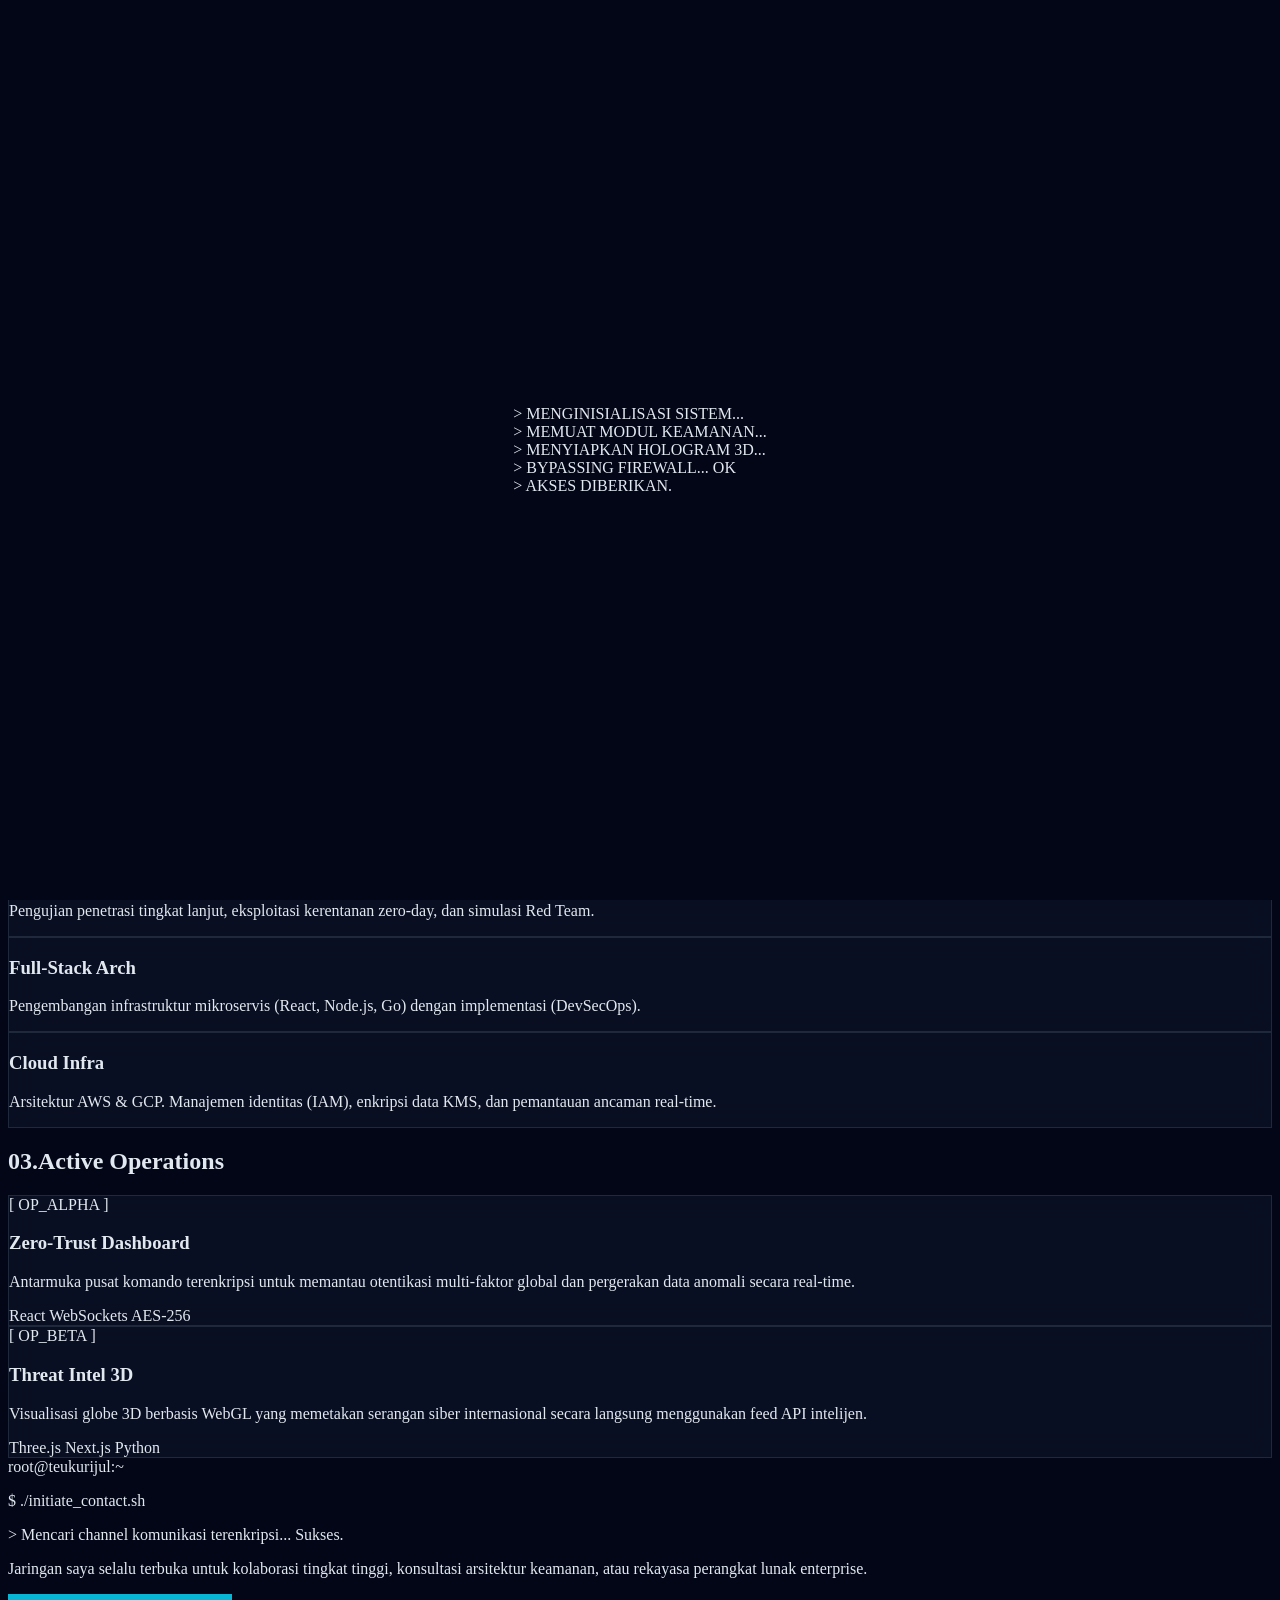
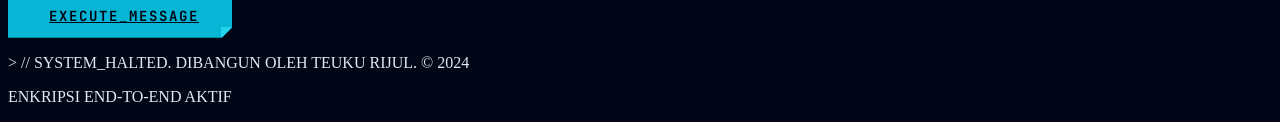
==== commit b2d082ff: "Sinkronisasi foto profil dari assets - Ganti external API dengan file lokal avatar.webp" ====
--- a/index.html
+++ b/index.html
@@ -78,7 +78,7 @@
             <div class="flex justify-between items-center h-20">
                 <!-- Logo -->
                 <div class="flex-shrink-0 flex items-center gap-3">
-                    <div class="w-10 h-10 border border-cyber-neon bg-cyber-cyan/10 flex items-center justify-center font-mono font-bold text-cyber-neon relative overflow-hidden group cursor-pointer">
+                    <div class="w-10 h-10 border border-cyber-neon bg-cyber-cyan/10 flex items-center justify-center font-mono font-bold text-cyber-neon relative overflow-hidden group cursor-point[...]
                         TR
                         <div class="absolute inset-0 bg-cyber-neon/20 translate-y-full group-hover:translate-y-0 transition-transform"></div>
                     </div>
@@ -138,7 +138,7 @@
                     </h2>
                     
                     <p class="text-slate-400 text-base md:text-lg max-w-xl leading-relaxed mb-10 border-l-2 border-cyber-cyan pl-4 bg-cyber-dark/30 p-4 rounded-r-lg">
-                        Membangun infrastruktur digital tingkat enterprise yang tidak dapat ditembus. Spesialisasi dalam <span class="text-white">Zero-Trust Architecture</span>, <span class="text-white">Full-Stack Development</span>, dan <span class="text-white">Threat Intelligence</span>.
+                        Membangun infrastruktur digital tingkat enterprise yang tidak dapat ditembus. Spesialisasi dalam <span class="text-white">Zero-Trust Architecture</span>, <span class="text[...]
                     </p>
                     
                     <div class="flex flex-wrap gap-4">
@@ -160,11 +160,13 @@
                         <div class="hud-ring-inner"></div>
                         <div class="hud-radar"></div>
                         
-                        <!-- REKOMENDASI: Ganti foto profil ini dengan foto asli Anda -->
-                        <img src="https://ui-avatars.com/api/?name=Teuku+Rijul&background=020617&color=06b6d4&size=512&bold=true" 
+                        <!-- Profil Foto dari Assets -->
+                        <img src="assets/img/avatar.webp" 
                              alt="Teuku Rijul Profil" 
-                             class="profile-img">
-                             
+                             class="profile-img"
+                             loading="lazy"
+                             decoding="async">
+                              
                         <!-- Floating Tech Tags -->
                         <div class="absolute -right-4 top-10 bg-cyber-dark/80 border border-cyber-cyan p-2 font-mono text-xs text-cyber-neon backdrop-blur-sm rounded">
                             [SEC_LVL_9]
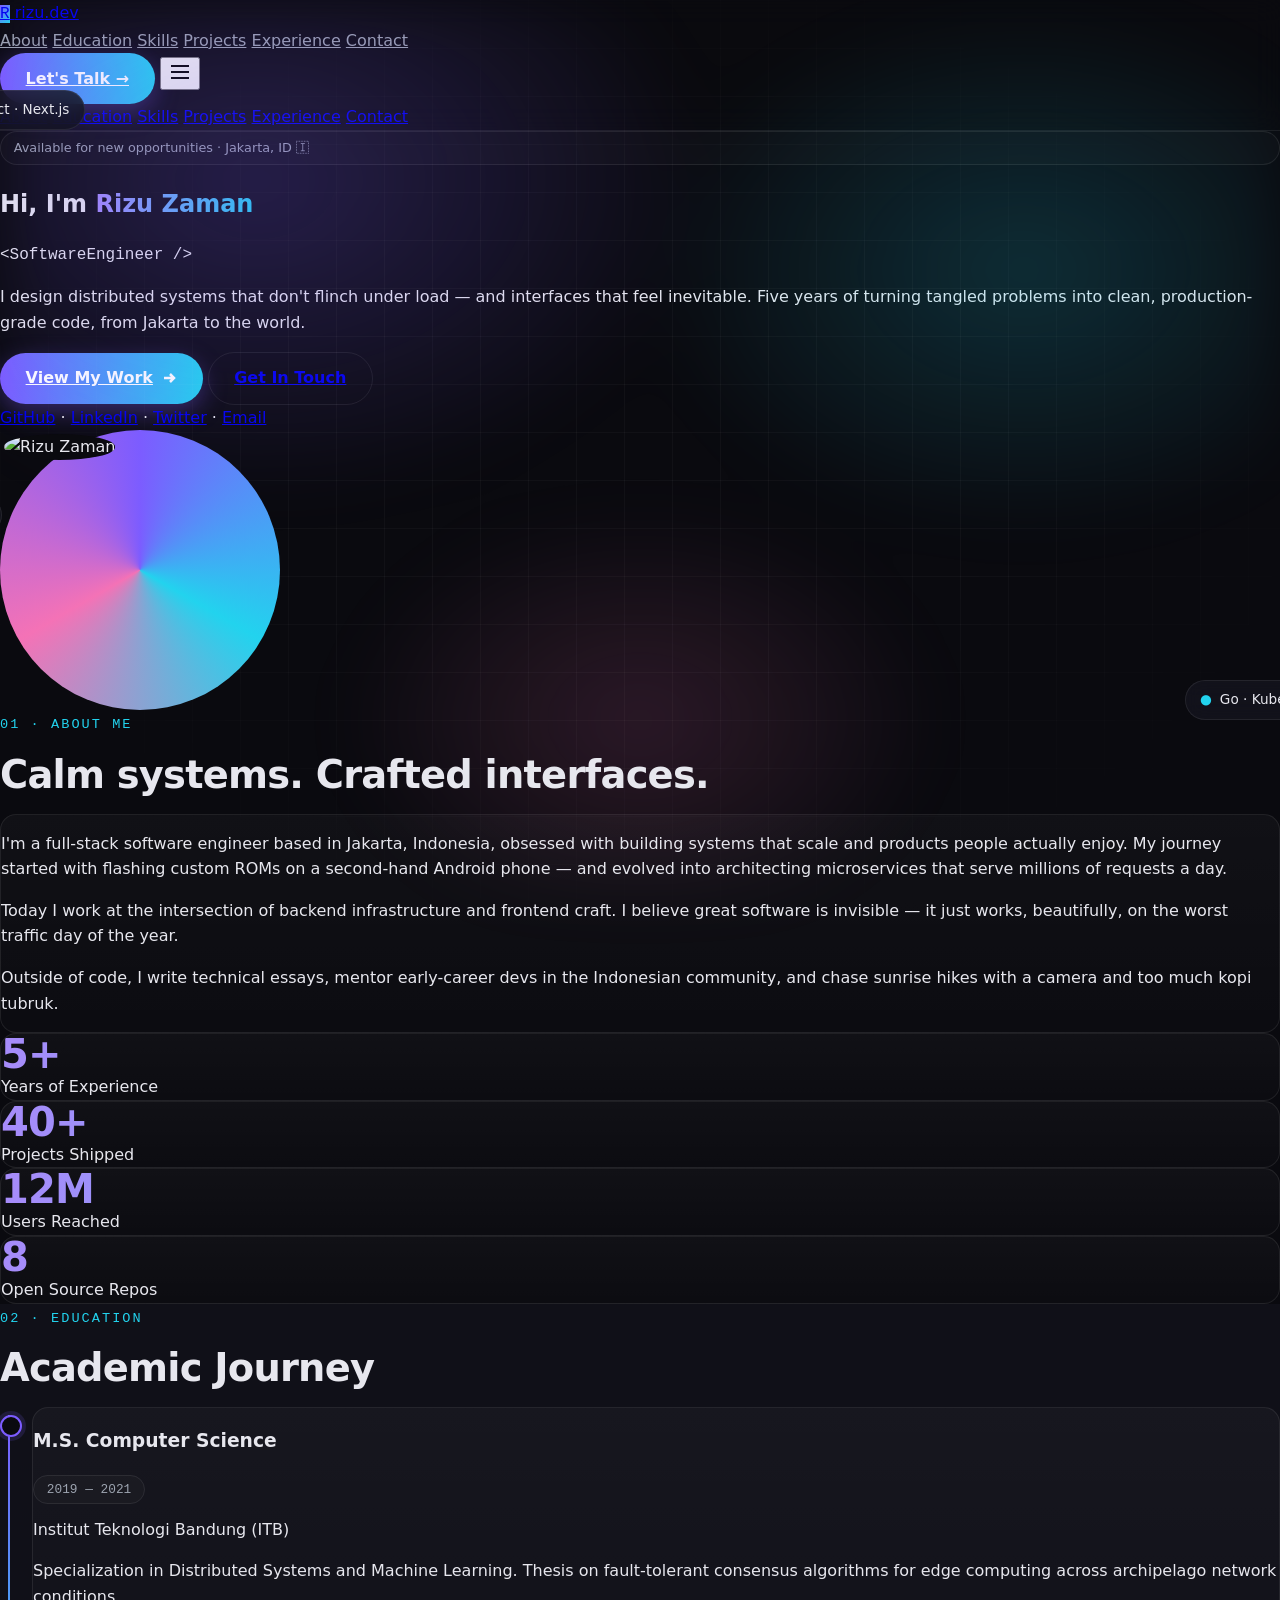
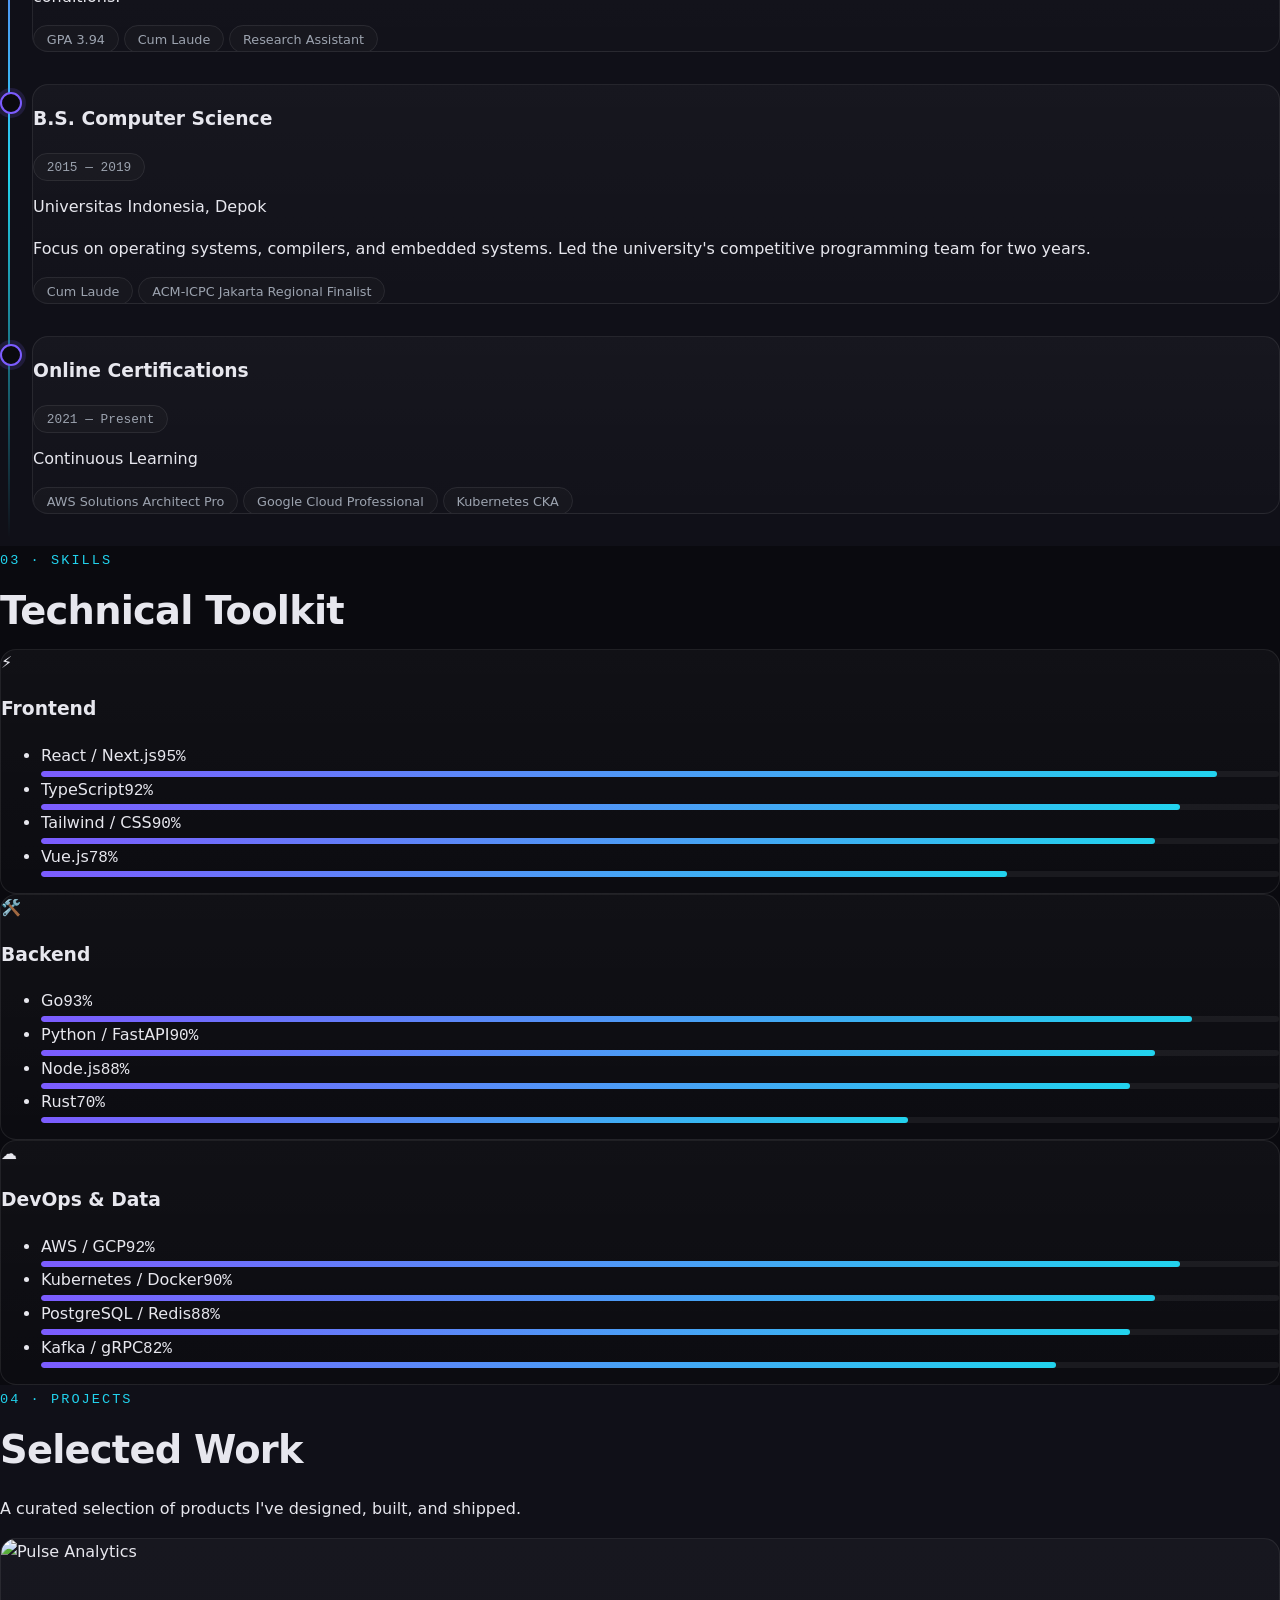
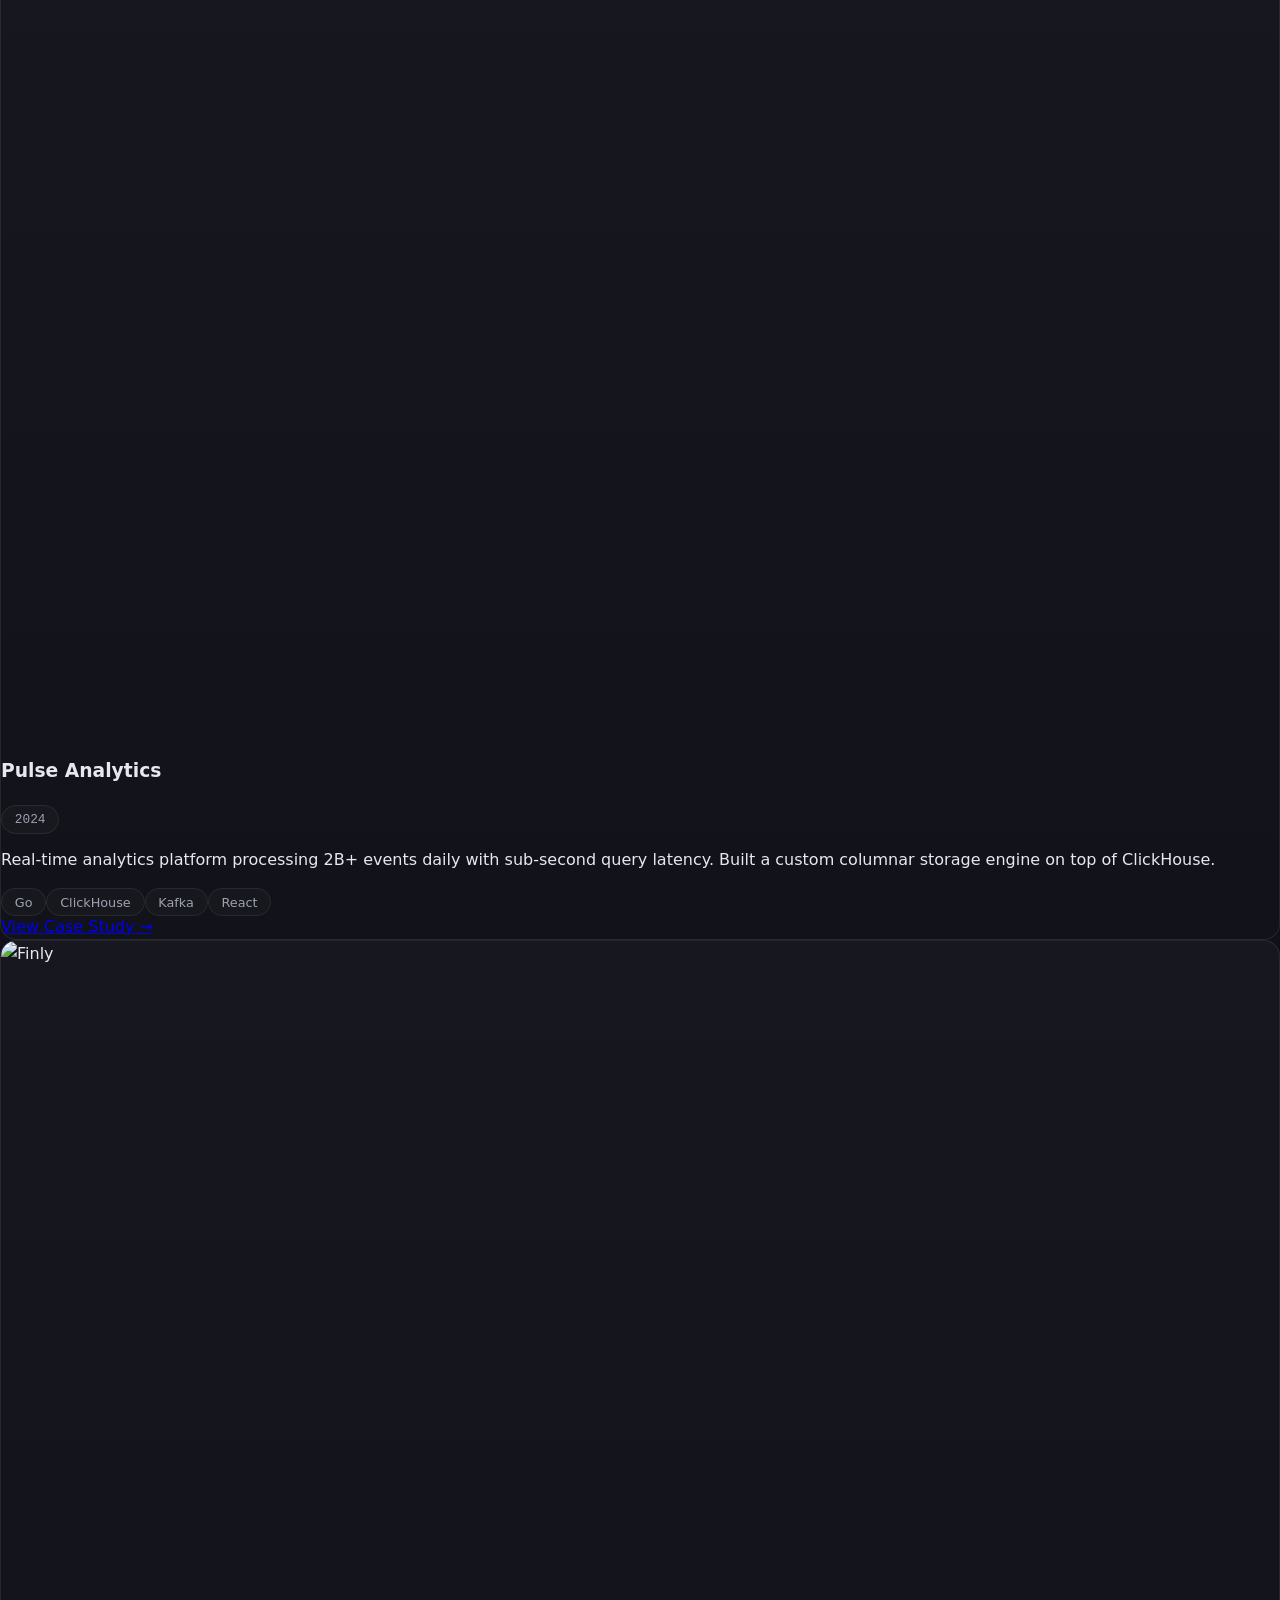
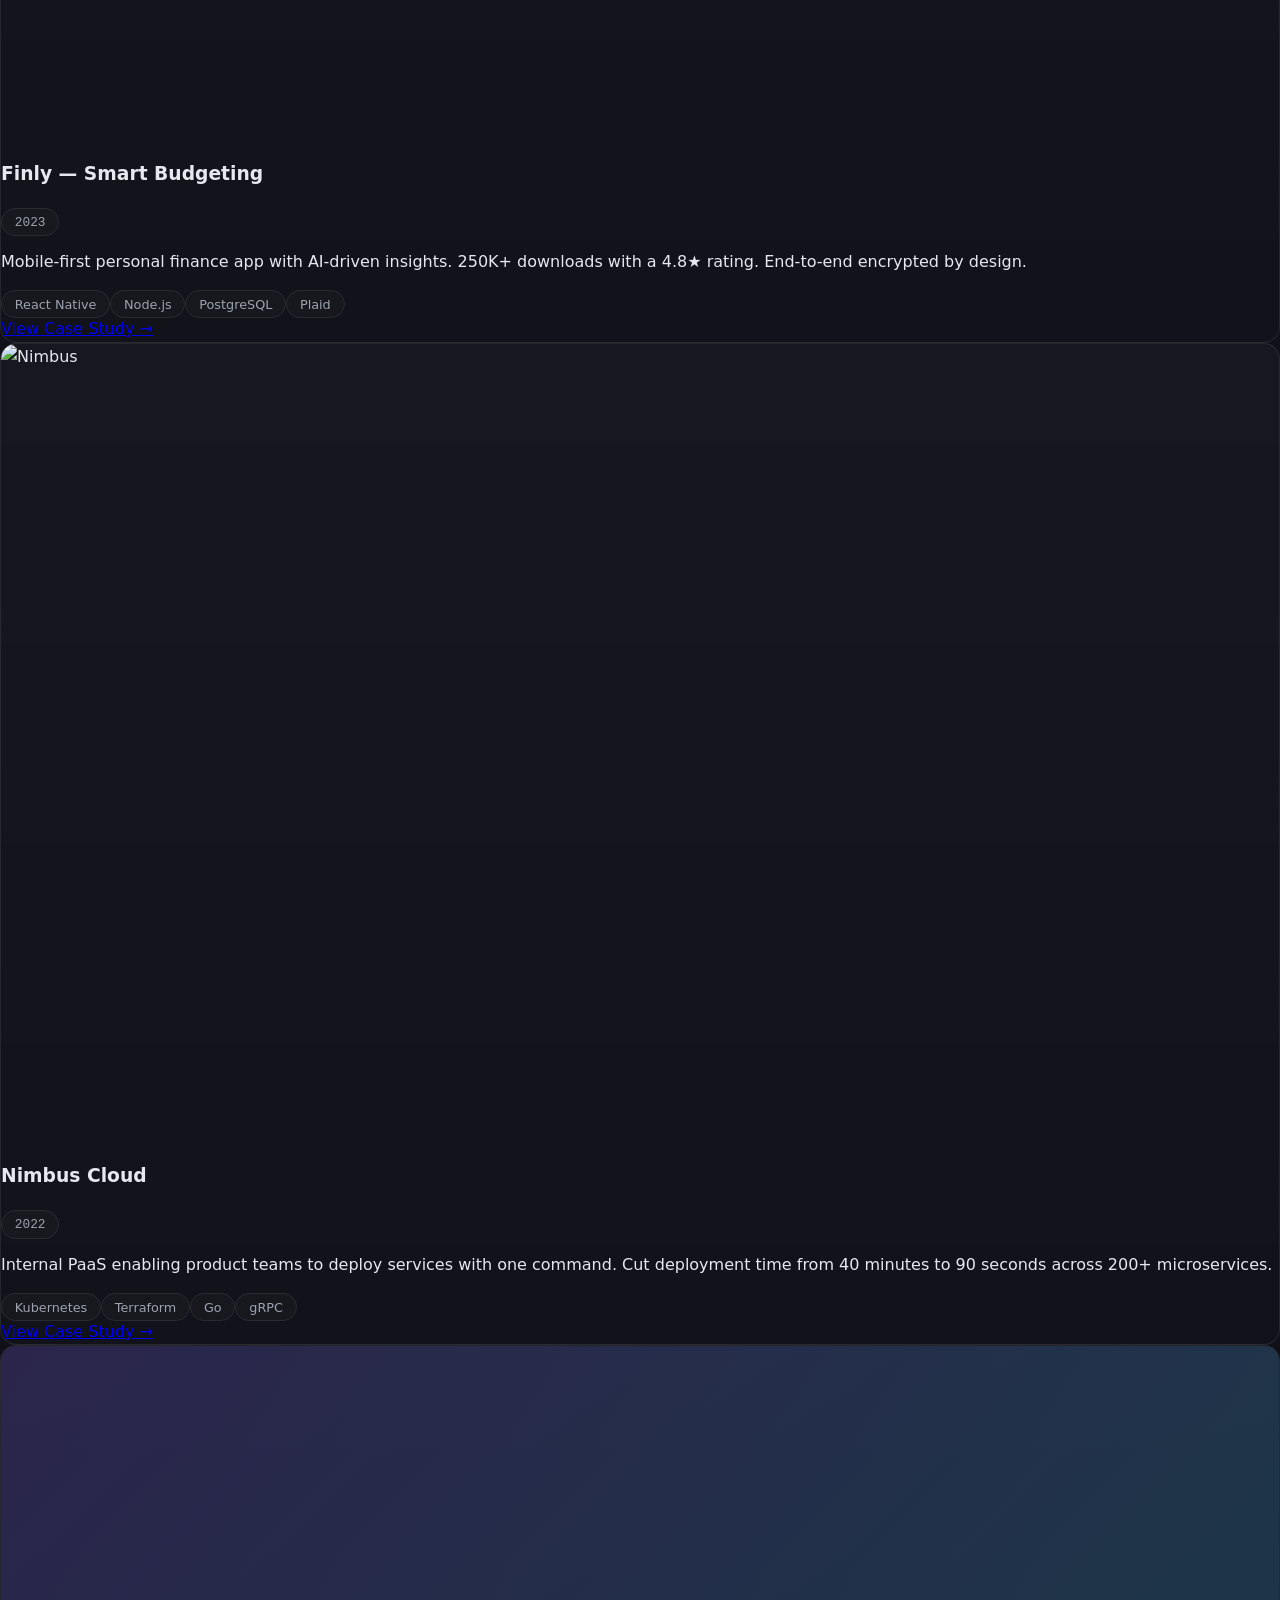
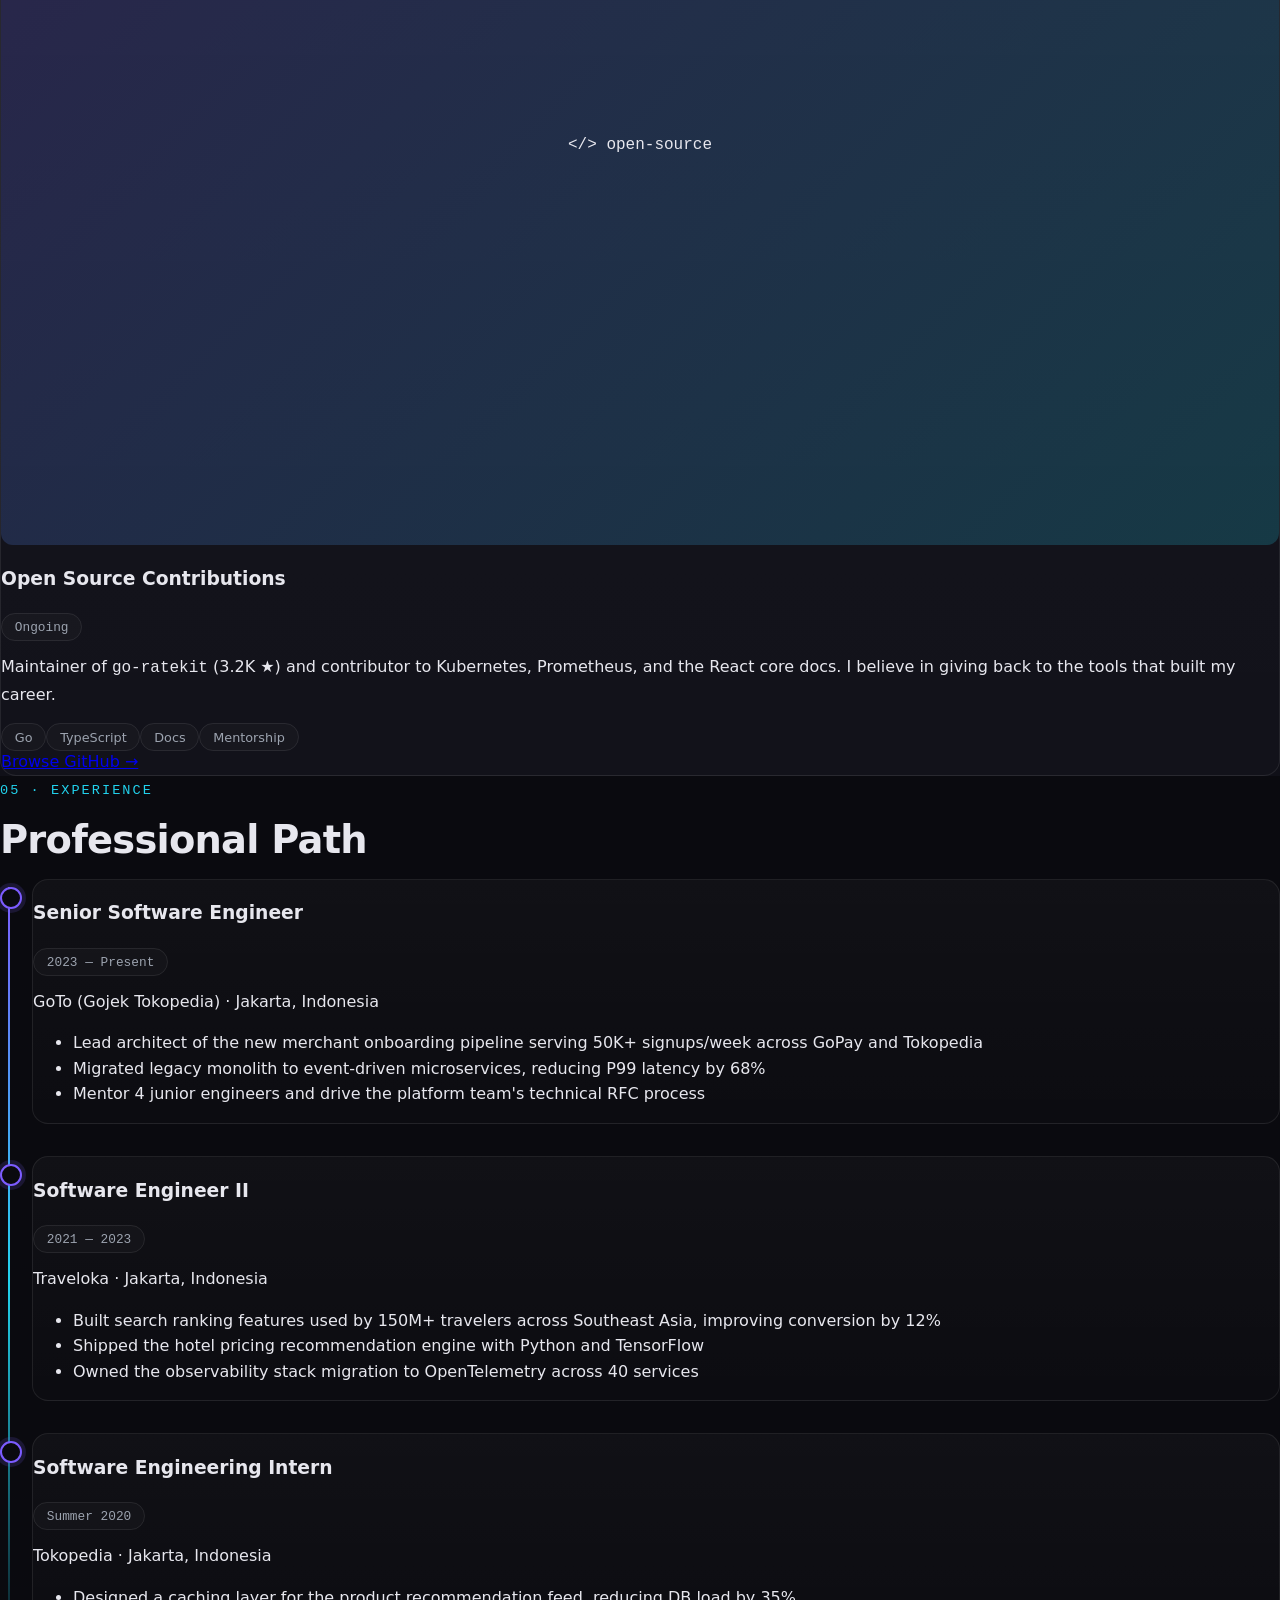
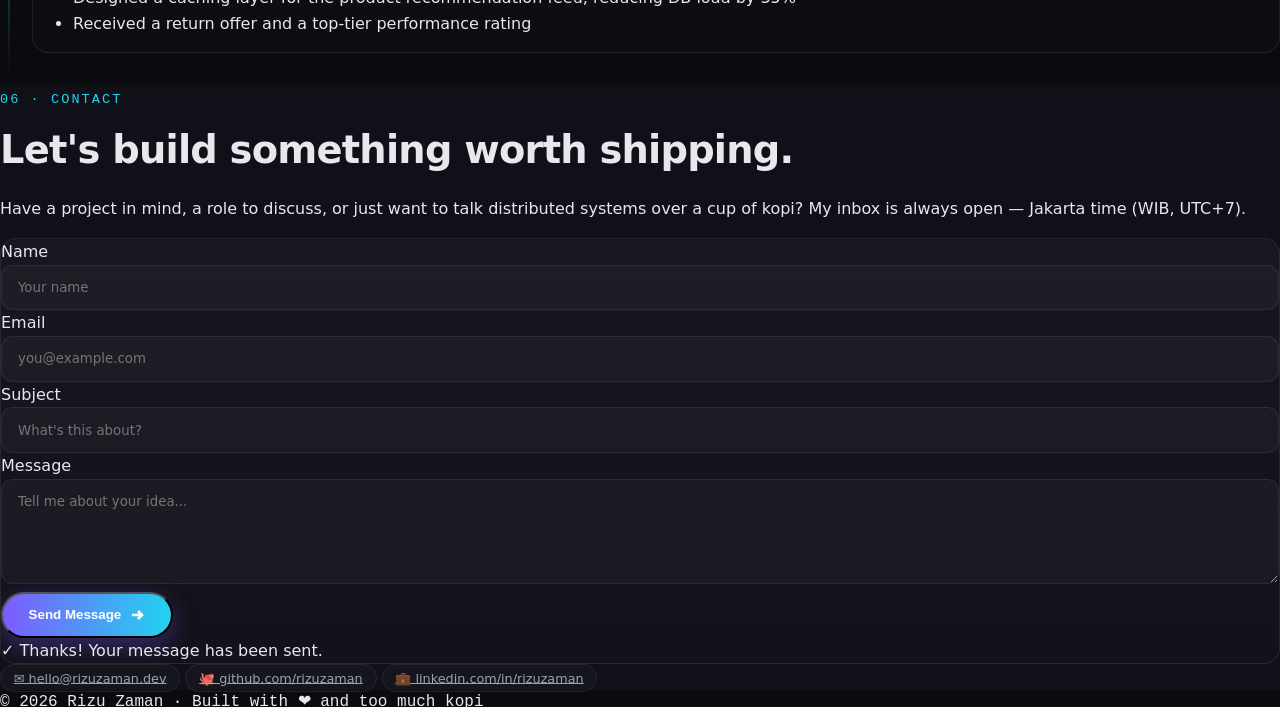
==== commit 7c3863ec: "Update index.html" ====
--- a/index.html
+++ b/index.html
@@ -1,348 +1,710 @@
 <!DOCTYPE html>
-<html lang="id" class="scroll-smooth">
+<html lang="en">
 <head>
-    <meta charset="UTF-8">
-    <meta name="viewport" content="width=device-width, initial-scale=1.0, maximum-scale=1.0, user-scalable=no">
-    <title>Teuku Rijul | Cybersecurity & IT Architect</title>
-    
-    <!-- SEO & Meta -->
-    <meta name="description" content="Sistem Keamanan Siber & Rekayasa Perangkat Lunak Tingkat Lanjut oleh Teuku Rijul.">
-    <meta name="theme-color" content="#020617">
-    
-    <!-- PWA Manifest -->
-    <link rel="manifest" href="site.webmanifest">
-
-    <!-- Google Fonts: Space Grotesk (Tech) & JetBrains Mono (Code/Cyber) -->
-    <link rel="preconnect" href="https://fonts.googleapis.com">
-    <link rel="preconnect" href="https://fonts.gstatic.com" crossorigin>
-    <link href="https://fonts.googleapis.com/css2?family=JetBrains+Mono:wght@100..800&family=Space+Grotesk:wght@300..700&display=swap" rel="stylesheet">
-    
-    <!-- Phosphor Icons -->
-    <script src="https://unpkg.com/@phosphor-icons/web"></script>
-
-    <!-- Tailwind CSS (CDN Config untuk integrasi instan) -->
-    <script src="https://cdn.tailwindcss.com"></script>
-    <script>
-        tailwind.config = {
-            theme: {
-                extend: {
-                    fontFamily: {
-                        sans: ['"Space Grotesk"', 'sans-serif'],
-                        mono: ['"JetBrains Mono"', 'monospace'],
-                    },
-                    colors: {
-                        cyber: {
-                            black: '#020617', // Slate 950
-                            dark: '#0f172a',  // Slate 900
-                            border: '#1e293b', // Slate 800
-                            blue: '#0284c7',  // Sky 600
-                            cyan: '#06b6d4',  // Cyan 500
-                            neon: '#22d3ee',  // Cyan 400
-                            glow: 'rgba(34, 211, 238, 0.5)'
-                        }
-                    },
-                    backgroundImage: {
-                        'grid-pattern': 'linear-gradient(to right, #1e293b 1px, transparent 1px), linear-gradient(to bottom, #1e293b 1px, transparent 1px)',
-                    }
-                }
-            }
-        }
-    </script>
-
-    <!-- Custom CSS -->
-    <link rel="stylesheet" href="styles.css">
+<meta charset="UTF-8" />
+<meta name="viewport" content="width=device-width, initial-scale=1.0"/>
+<title>Rizu Zaman — Software Engineer</title>
+<script src="https://cdn.tailwindcss.com"></script>
+<link rel="stylesheet" href="https://cdn.jsdelivr.net/fontsource/fonts/inter@latest/latin-400-normal.css"/>
+<link rel="stylesheet" href="https://cdn.jsdelivr.net/fontsource/fonts/inter@latest/latin-600-normal.css"/>
+<link rel="stylesheet" href="https://cdn.jsdelivr.net/fontsource/fonts/inter@latest/latin-800-normal.css"/>
+<link rel="stylesheet" href="https://cdn.jsdelivr.net/fontsource/fonts/jetbrains-mono@latest/latin-400-normal.css"/>
+<style>
+  :root{
+    --bg:#0a0a0f;
+    --bg-2:#101018;
+    --card:#14141f;
+    --border:rgba(255,255,255,0.08);
+    --text:#e7e7ee;
+    --muted:#9ca3af;
+    --accent:#7c5cff;
+    --accent-2:#22d3ee;
+    --accent-3:#f472b6;
+  }
+  *{box-sizing:border-box}
+  html{scroll-behavior:smooth}
+  body{
+    font-family:'Inter',system-ui,sans-serif;
+    background:var(--bg);
+    color:var(--text);
+    margin:0;
+    line-height:1.6;
+    overflow-x:hidden;
+  }
+  .mono{font-family:'JetBrains Mono',monospace}
+  .gradient-text{
+    background:linear-gradient(90deg,#a78bfa,#22d3ee,#f472b6);
+    -webkit-background-clip:text;
+    background-clip:text;
+    color:transparent;
+    background-size:200% 200%;
+    animation:flow 6s ease infinite;
+  }
+  @keyframes flow{0%,100%{background-position:0% 50%}50%{background-position:100% 50%}}
+  .glow-card{
+    background:linear-gradient(180deg,rgba(255,255,255,0.03),rgba(255,255,255,0.01));
+    border:1px solid var(--border);
+    border-radius:16px;
+    transition:all .35s ease;
+    position:relative;
+    overflow:hidden;
+  }
+  .glow-card::before{
+    content:'';
+    position:absolute;
+    inset:0;
+    background:radial-gradient(600px circle at var(--mx,50%) var(--my,50%),rgba(124,92,255,0.12),transparent 40%);
+    opacity:0;
+    transition:opacity .3s;
+    pointer-events:none;
+  }
+  .glow-card:hover::before{opacity:1}
+  .glow-card:hover{
+    border-color:rgba(124,92,255,0.4);
+    transform:translateY(-4px);
+  }
+  .nav-blur{
+    backdrop-filter:blur(14px);
+    background:rgba(10,10,15,0.7);
+    border-bottom:1px solid var(--border);
+  }
+  .btn-primary{
+    background:linear-gradient(90deg,#7c5cff,#22d3ee);
+    color:#fff;
+    padding:.8rem 1.6rem;
+    border-radius:999px;
+    font-weight:600;
+    display:inline-flex;
+    align-items:center;
+    gap:.5rem;
+    transition:all .3s;
+    box-shadow:0 8px 24px rgba(124,92,255,0.35);
+  }
+  .btn-primary:hover{transform:translateY(-2px);box-shadow:0 12px 32px rgba(124,92,255,0.5)}
+  .btn-ghost{
+    border:1px solid var(--border);
+    padding:.8rem 1.6rem;
+    border-radius:999px;
+    font-weight:600;
+    display:inline-flex;
+    align-items:center;
+    gap:.5rem;
+    transition:all .3s;
+  }
+  .btn-ghost:hover{border-color:#22d3ee;color:#22d3ee}
+  .chip{
+    padding:.35rem .8rem;
+    border:1px solid var(--border);
+    border-radius:999px;
+    font-size:.8rem;
+    color:var(--muted);
+    background:rgba(255,255,255,0.02);
+  }
+  .hero-bg{
+    position:absolute;
+    inset:0;
+    background:
+      radial-gradient(60% 60% at 20% 20%,rgba(124,92,255,0.25),transparent 60%),
+      radial-gradient(50% 50% at 80% 30%,rgba(34,211,238,0.18),transparent 60%),
+      radial-gradient(40% 40% at 50% 80%,rgba(244,114,182,0.15),transparent 60%);
+    filter:blur(30px);
+    z-index:0;
+  }
+  .grid-bg{
+    position:absolute;
+    inset:0;
+    background-image:
+      linear-gradient(rgba(255,255,255,0.03) 1px,transparent 1px),
+      linear-gradient(90deg,rgba(255,255,255,0.03) 1px,transparent 1px);
+    background-size:48px 48px;
+    mask-image:radial-gradient(ellipse at center,black 40%,transparent 80%);
+    z-index:0;
+  }
+  .section-title{
+    font-size:clamp(1.8rem,3vw,2.4rem);
+    font-weight:800;
+    letter-spacing:-.02em;
+    margin:0 0 .5rem;
+  }
+  .section-label{
+    font-family:'JetBrains Mono',monospace;
+    color:#22d3ee;
+    font-size:.85rem;
+    text-transform:uppercase;
+    letter-spacing:.15em;
+    margin-bottom:.5rem;
+    display:inline-block;
+  }
+  .reveal{opacity:0;transform:translateY(30px);transition:all .8s cubic-bezier(.22,1,.36,1)}
+  .reveal.visible{opacity:1;transform:translateY(0)}
+  .timeline{position:relative;padding-left:2rem}
+  .timeline::before{
+    content:'';
+    position:absolute;
+    left:8px;top:8px;bottom:8px;
+    width:2px;
+    background:linear-gradient(180deg,#7c5cff,#22d3ee,transparent);
+  }
+  .timeline-item{position:relative;padding-bottom:2rem}
+  .timeline-item::before{
+    content:'';
+    position:absolute;
+    left:-2rem;
+    top:8px;
+    width:18px;height:18px;
+    border-radius:50%;
+    background:#0a0a0f;
+    border:2px solid #7c5cff;
+    box-shadow:0 0 0 4px rgba(124,92,255,0.15);
+  }
+  .skill-bar{
+    height:6px;
+    background:rgba(255,255,255,0.06);
+    border-radius:999px;
+    overflow:hidden;
+  }
+  .skill-fill{
+    height:100%;
+    background:linear-gradient(90deg,#7c5cff,#22d3ee);
+    border-radius:999px;
+    width:0;
+    transition:width 1.5s cubic-bezier(.22,1,.36,1);
+  }
+  .project-img{
+    aspect-ratio:16/10;
+    overflow:hidden;
+    border-radius:12px;
+    position:relative;
+  }
+  .project-img img{
+    width:100%;height:100%;object-fit:cover;
+    transition:transform .6s ease;
+  }
+  .glow-card:hover .project-img img{transform:scale(1.06)}
+  .profile-ring{
+    position:relative;
+    width:280px;height:280px;
+    border-radius:50%;
+    padding:4px;
+    background:conic-gradient(from 0deg,#7c5cff,#22d3ee,#f472b6,#7c5cff);
+    animation:spin 8s linear infinite;
+  }
+  .profile-ring img{
+    width:100%;height:100%;
+    border-radius:50%;
+    object-fit:cover;
+    background:#0a0a0f;
+  }
+  @keyframes spin{to{transform:rotate(360deg)}}
+  .stat-num{
+    font-size:2.5rem;
+    font-weight:800;
+    line-height:1;
+    letter-spacing:-.02em;
+  }
+  input,textarea{
+    background:rgba(255,255,255,0.03);
+    border:1px solid var(--border);
+    border-radius:12px;
+    padding:.9rem 1rem;
+    color:var(--text);
+    width:100%;
+    font-family:inherit;
+    transition:border-color .2s;
+  }
+  input:focus,textarea:focus{outline:none;border-color:#7c5cff}
+  .nav-link{
+    position:relative;
+    color:var(--muted);
+    transition:color .2s;
+  }
+  .nav-link:hover{color:var(--text)}
+  .nav-link::after{
+    content:'';
+    position:absolute;
+    left:0;bottom:-4px;
+    width:0;height:2px;
+    background:linear-gradient(90deg,#7c5cff,#22d3ee);
+    transition:width .3s;
+  }
+  .nav-link:hover::after{width:100%}
+  .float-tag{
+    position:absolute;
+    background:rgba(20,20,31,0.8);
+    backdrop-filter:blur(10px);
+    border:1px solid var(--border);
+    padding:.5rem .9rem;
+    border-radius:999px;
+    font-size:.85rem;
+    display:flex;
+    align-items:center;
+    gap:.5rem;
+    animation:floaty 4s ease-in-out infinite;
+  }
+  @keyframes floaty{0%,100%{transform:translateY(0)}50%{transform:translateY(-10px)}}
+  .dot{width:8px;height:8px;border-radius:50%;background:#22c55e;box-shadow:0 0 8px #22c55e}
+  @media (max-width:768px){
+    .profile-ring{width:200px;height:200px}
+    .float-tag{display:none}
+  }
+</style>
 </head>
-<body class="selection:bg-cyber-cyan selection:text-cyber-black">
-
-    <!-- Preloader / Boot Sequence -->
-    <div id="preloader">
-        <div class="font-mono text-cyber-neon text-sm md:text-base text-left w-[300px] h-[150px]" id="boot-text">
-            > MENGINISIALISASI SISTEM...<br>
-        </div>
-        <div class="w-[300px] h-1 bg-cyber-border mt-4 overflow-hidden relative">
-            <div class="absolute top-0 left-0 h-full bg-cyber-neon w-full" id="boot-bar" style="transform: scaleX(0); transform-origin: left;"></div>
-        </div>
-    </div>
-
-    <!-- Scanline & Cursor -->
-    <div class="scanlines"></div>
-    <div class="cursor-dot hidden md:block"></div>
-    <div class="cursor-ring hidden md:block"></div>
-
-    <!-- 3D WebGL Background -->
-    <canvas id="webgl-canvas"></canvas>
-
-    <!-- Top Navigation (Cyber Style) -->
-    <nav class="fixed w-full z-50 top-0 border-b border-cyber-border/50 bg-cyber-black/50 backdrop-blur-md transition-all duration-300" id="navbar">
-        <div class="max-w-7xl mx-auto px-4 sm:px-6 lg:px-8">
-            <div class="flex justify-between items-center h-20">
-                <!-- Logo -->
-                <div class="flex-shrink-0 flex items-center gap-3">
-                    <div class="w-10 h-10 border border-cyber-neon bg-cyber-cyan/10 flex items-center justify-center font-mono font-bold text-cyber-neon relative overflow-hidden group cursor-point[...]
-                        TR
-                        <div class="absolute inset-0 bg-cyber-neon/20 translate-y-full group-hover:translate-y-0 transition-transform"></div>
-                    </div>
-                    <span class="font-mono text-sm tracking-widest text-slate-300 hidden sm:block">SYS_ADMIN</span>
-                </div>
-                
-                <!-- Desktop Nav -->
-                <div class="hidden md:flex items-center space-x-8 font-mono text-sm">
-                    <a href="#home" class="text-slate-400 hover:text-cyber-neon transition-colors nav-link"><span class="text-cyber-cyan mr-1">01.</span>ROOT</a>
-                    <a href="#clearance" class="text-slate-400 hover:text-cyber-neon transition-colors nav-link"><span class="text-cyber-cyan mr-1">02.</span>INTEL</a>
-                    <a href="#operations" class="text-slate-400 hover:text-cyber-neon transition-colors nav-link"><span class="text-cyber-cyan mr-1">03.</span>OPS</a>
-                    <a href="#network" class="btn-cyber py-2 px-4 text-xs">
-                        [ DECRYPT_CV ]
-                    </a>
-                </div>
-
-                <!-- Mobile Menu Button -->
-                <div class="md:hidden flex items-center">
-                    <button class="text-cyber-neon p-2 hover:bg-cyber-border rounded" id="mobile-menu-btn">
-                        <i class="ph-bold ph-list text-2xl"></i>
-                    </button>
-                </div>
-            </div>
-        </div>
-        
-        <!-- Mobile Menu Panel -->
-        <div class="md:hidden hidden bg-cyber-dark border-b border-cyber-border absolute w-full" id="mobile-menu">
-            <div class="px-4 pt-2 pb-6 space-y-2 font-mono text-sm flex flex-col">
-                <a href="#home" class="text-slate-300 hover:text-cyber-neon block px-3 py-3 border-b border-cyber-border/50"><span class="text-cyber-cyan mr-2">01.</span>ROOT</a>
-                <a href="#clearance" class="text-slate-300 hover:text-cyber-neon block px-3 py-3 border-b border-cyber-border/50"><span class="text-cyber-cyan mr-2">02.</span>INTEL</a>
-                <a href="#operations" class="text-slate-300 hover:text-cyber-neon block px-3 py-3 border-b border-cyber-border/50"><span class="text-cyber-cyan mr-2">03.</span>OPS</a>
-                <a href="#network" class="text-cyber-neon block px-3 py-3 font-bold mt-2"><i class="ph-bold ph-download-simple mr-2"></i>DECRYPT CV</a>
-            </div>
-        </div>
-    </nav>
-
-    <!-- MAIN CONTENT -->
-    <div class="relative z-10 w-full overflow-hidden bg-grid-pattern bg-[length:40px_40px]">
-        
-        <!-- HERO SECTION -->
-        <main id="home" class="min-h-screen flex items-center pt-20 px-6 lg:px-12 max-w-7xl mx-auto">
-            <div class="grid lg:grid-cols-2 gap-12 lg:gap-8 items-center w-full">
-                
-                <!-- Text Data -->
-                <div class="order-2 lg:order-1 gs-reveal">
-                    <div class="font-mono text-cyber-neon text-sm md:text-base mb-6 flex items-center gap-2">
-                        <i class="ph-fill ph-shield-check"></i> 
-                        <span class="typing-text">> ACCESS GRANTED. IDENTITAS DIKONFIRMASI.</span>
-                    </div>
-                    
-                    <h1 class="text-4xl sm:text-5xl md:text-7xl font-extrabold text-white mb-2 uppercase tracking-tight glitch-text" data-text="TEUKU RIJUL">
-                        TEUKU RIJUL
-                    </h1>
-                    
-                    <h2 class="text-2xl md:text-4xl font-bold text-slate-400 mb-8 font-mono">
-                        Cybersecurity <span class="text-cyber-cyan">&</span> IT Architect.
-                    </h2>
-                    
-                    <p class="text-slate-400 text-base md:text-lg max-w-xl leading-relaxed mb-10 border-l-2 border-cyber-cyan pl-4 bg-cyber-dark/30 p-4 rounded-r-lg">
-                        Membangun infrastruktur digital tingkat enterprise yang tidak dapat ditembus. Spesialisasi dalam <span class="text-white">Zero-Trust Architecture</span>, <span class="text[...]
-                    </p>
-                    
-                    <div class="flex flex-wrap gap-4">
-                        <a href="#operations" class="btn-cyber btn-cyber-solid">
-                            <i class="ph-bold ph-terminal"></i> INIT_PROJECTS
-                        </a>
-                        <a href="https://github.com/teukurijul" target="_blank" class="btn-cyber">
-                            <i class="ph-bold ph-git-branch"></i> REPOSITORY
-                        </a>
-                    </div>
-                </div>
-
-                <!-- HUD Profile Image -->
-                <div class="order-1 lg:order-2 flex justify-center py-10 lg:py-0 gs-reveal">
-                    <div class="hud-wrapper">
-                        <div class="hud-bracket"></div>
-                        <div class="hud-bracket-2"></div>
-                        <div class="hud-ring-outer"></div>
-                        <div class="hud-ring-inner"></div>
-                        <div class="hud-radar"></div>
-                        
-                        <!-- Profil Foto dari Assets -->
-                        <img src="assets/img/avatar.webp" 
-                             alt="Teuku Rijul Profil" 
-                             class="profile-img"
-                             loading="lazy"
-                             decoding="async">
-                              
-                        <!-- Floating Tech Tags -->
-                        <div class="absolute -right-4 top-10 bg-cyber-dark/80 border border-cyber-cyan p-2 font-mono text-xs text-cyber-neon backdrop-blur-sm rounded">
-                            [SEC_LVL_9]
-                        </div>
-                        <div class="absolute -left-6 bottom-16 bg-cyber-dark/80 border border-cyber-blue p-2 font-mono text-xs text-cyber-cyan backdrop-blur-sm rounded flex items-center gap-2">
-                            <span class="w-2 h-2 rounded-full bg-red-500 animate-pulse"></span> SYSTEM_LIVE
-                        </div>
-                    </div>
-                </div>
-            </div>
-        </main>
-
-        <!-- SYSTEM METRICS -->
-        <section class="py-10 border-y border-cyber-border bg-cyber-dark/50 backdrop-blur-sm relative z-10">
-            <div class="max-w-7xl mx-auto px-6 grid grid-cols-2 md:grid-cols-4 gap-6 text-center">
-                <div class="gs-reveal">
-                    <div class="text-3xl font-bold text-white font-mono mb-1"><span class="counter">99.9</span>%</div>
-                    <div class="text-xs text-cyber-cyan uppercase tracking-widest">System Uptime</div>
-                </div>
-                <div class="gs-reveal">
-                    <div class="text-3xl font-bold text-white font-mono mb-1"><span class="counter">0</span></div>
-                    <div class="text-xs text-cyber-cyan uppercase tracking-widest">0-Day Breaches</div>
-                </div>
-                <div class="gs-reveal">
-                    <div class="text-3xl font-bold text-white font-mono mb-1"><span class="counter">256</span>-bit</div>
-                    <div class="text-xs text-cyber-cyan uppercase tracking-widest">Encryption Std</div>
-                </div>
-                <div class="gs-reveal">
-                    <div class="text-3xl font-bold text-white font-mono mb-1"><span class="counter">50</span>+</div>
-                    <div class="text-xs text-cyber-cyan uppercase tracking-widest">Nodes Secured</div>
-                </div>
-            </div>
-        </section>
-
-        <!-- INTEL (SKILLS) SECTION -->
-        <section id="clearance" class="py-24 px-6 lg:px-12 max-w-7xl mx-auto">
-            <div class="flex flex-col md:flex-row gap-4 mb-16 items-start md:items-center gs-reveal">
-                <h2 class="text-3xl md:text-5xl font-bold text-white uppercase"><span class="text-cyber-cyan font-mono text-xl md:text-2xl mr-3">02.</span>Intel Data</h2>
-                <div class="h-[1px] bg-cyber-border flex-grow w-full md:w-auto mt-2 md:mt-0 relative">
-                    <div class="absolute right-0 top-1/2 -translate-y-1/2 w-2 h-2 bg-cyber-cyan rotate-45"></div>
-                </div>
-            </div>
-
-            <div class="grid md:grid-cols-3 gap-8">
-                <!-- Skill Node 1 -->
-                <div class="cyber-card p-8 rounded-lg gs-reveal group">
-                    <i class="ph-bold ph-shield-warning text-4xl text-cyber-cyan mb-6 group-hover:animate-pulse"></i>
-                    <h3 class="text-xl font-bold text-white mb-3 font-mono">Offensive Security</h3>
-                    <p class="text-slate-400 text-sm leading-relaxed mb-6">
-                        Pengujian penetrasi tingkat lanjut, eksploitasi kerentanan zero-day, dan simulasi Red Team.
-                    </p>
-                    <div class="w-full bg-cyber-black h-1.5 rounded-full overflow-hidden">
-                        <div class="bg-cyber-neon h-full w-[95%] shadow-[0_0_10px_#22d3ee]"></div>
-                    </div>
-                </div>
-
-                <!-- Skill Node 2 -->
-                <div class="cyber-card p-8 rounded-lg gs-reveal group">
-                    <i class="ph-bold ph-terminal-window text-4xl text-cyber-cyan mb-6 group-hover:animate-pulse"></i>
-                    <h3 class="text-xl font-bold text-white mb-3 font-mono">Full-Stack Arch</h3>
-                    <p class="text-slate-400 text-sm leading-relaxed mb-6">
-                        Pengembangan infrastruktur mikroservis (React, Node.js, Go) dengan implementasi (DevSecOps).
-                    </p>
-                    <div class="w-full bg-cyber-black h-1.5 rounded-full overflow-hidden">
-                        <div class="bg-cyber-neon h-full w-[90%] shadow-[0_0_10px_#22d3ee]"></div>
-                    </div>
-                </div>
-
-                <!-- Skill Node 3 -->
-                <div class="cyber-card p-8 rounded-lg gs-reveal group">
-                    <i class="ph-bold ph-cloud-check text-4xl text-cyber-cyan mb-6 group-hover:animate-pulse"></i>
-                    <h3 class="text-xl font-bold text-white mb-3 font-mono">Cloud Infra</h3>
-                    <p class="text-slate-400 text-sm leading-relaxed mb-6">
-                        Arsitektur AWS & GCP. Manajemen identitas (IAM), enkripsi data KMS, dan pemantauan ancaman real-time.
-                    </p>
-                    <div class="w-full bg-cyber-black h-1.5 rounded-full overflow-hidden">
-                        <div class="bg-cyber-neon h-full w-[88%] shadow-[0_0_10px_#22d3ee]"></div>
-                    </div>
-                </div>
-            </div>
-        </section>
-
-        <!-- OPERATIONS (PROJECTS) SECTION -->
-        <section id="operations" class="py-24 px-6 lg:px-12 max-w-7xl mx-auto">
-            <div class="flex flex-col md:flex-row gap-4 mb-16 items-start md:items-center gs-reveal">
-                <h2 class="text-3xl md:text-5xl font-bold text-white uppercase"><span class="text-cyber-cyan font-mono text-xl md:text-2xl mr-3">03.</span>Active Operations</h2>
-                <div class="h-[1px] bg-cyber-border flex-grow w-full md:w-auto mt-2 md:mt-0 relative">
-                    <div class="absolute right-0 top-1/2 -translate-y-1/2 w-2 h-2 bg-cyber-cyan rotate-45"></div>
-                </div>
-            </div>
-
-            <div class="grid md:grid-cols-2 gap-10">
-                <!-- Project Alpha -->
-                <div class="cyber-card rounded-xl p-1 gs-reveal">
-                    <div class="bg-cyber-dark p-8 h-full relative z-10 rounded-lg">
-                        <div class="flex justify-between items-center mb-8 border-b border-cyber-border pb-4">
-                            <span class="font-mono text-xs text-cyber-neon px-2 py-1 bg-cyber-neon/10 border border-cyber-neon/30">[ OP_ALPHA ]</span>
-                            <div class="flex gap-4">
-                                <a href="#" class="text-slate-400 hover:text-cyber-cyan transition"><i class="ph-bold ph-github-logo text-2xl"></i></a>
-                                <a href="#" class="text-slate-400 hover:text-cyber-cyan transition"><i class="ph-bold ph-arrow-square-out text-2xl"></i></a>
-                            </div>
-                        </div>
-                        <h3 class="text-2xl font-bold text-white mb-4 group-hover:text-cyber-cyan transition-colors">Zero-Trust Dashboard</h3>
-                        <p class="text-slate-400 text-sm leading-relaxed mb-8">
-                            Antarmuka pusat komando terenkripsi untuk memantau otentikasi multi-faktor global dan pergerakan data anomali secara real-time.
-                        </p>
-                        <div class="flex flex-wrap gap-3 font-mono text-xs text-cyber-blue">
-                            <span>React</span> <span>WebSockets</span> <span>AES-256</span>
-                        </div>
-                    </div>
-                </div>
-
-                <!-- Project Beta -->
-                <div class="cyber-card rounded-xl p-1 gs-reveal">
-                    <div class="bg-cyber-dark p-8 h-full relative z-10 rounded-lg">
-                        <div class="flex justify-between items-center mb-8 border-b border-cyber-border pb-4">
-                            <span class="font-mono text-xs text-cyber-neon px-2 py-1 bg-cyber-neon/10 border border-cyber-neon/30">[ OP_BETA ]</span>
-                            <div class="flex gap-4">
-                                <a href="#" class="text-slate-400 hover:text-cyber-cyan transition"><i class="ph-bold ph-github-logo text-2xl"></i></a>
-                                <a href="#" class="text-slate-400 hover:text-cyber-cyan transition"><i class="ph-bold ph-arrow-square-out text-2xl"></i></a>
-                            </div>
-                        </div>
-                        <h3 class="text-2xl font-bold text-white mb-4 group-hover:text-cyber-cyan transition-colors">Threat Intel 3D</h3>
-                        <p class="text-slate-400 text-sm leading-relaxed mb-8">
-                            Visualisasi globe 3D berbasis WebGL yang memetakan serangan siber internasional secara langsung menggunakan feed API intelijen.
-                        </p>
-                        <div class="flex flex-wrap gap-3 font-mono text-xs text-cyber-blue">
-                            <span>Three.js</span> <span>Next.js</span> <span>Python</span>
-                        </div>
-                    </div>
-                </div>
-            </div>
-        </section>
-
-        <!-- TERMINAL (CONTACT) -->
-        <section id="network" class="py-24 px-6 max-w-3xl mx-auto text-center gs-reveal relative z-10">
-            <div class="inline-block p-1 border border-cyber-border bg-cyber-dark rounded-xl mb-8 w-full shadow-[0_0_30px_rgba(6,182,212,0.1)]">
-                <!-- Terminal Header -->
-                <div class="flex items-center gap-2 bg-cyber-black p-3 border-b border-cyber-border rounded-t-lg">
-                    <div class="w-3 h-3 rounded-full bg-red-500"></div>
-                    <div class="w-3 h-3 rounded-full bg-yellow-500"></div>
-                    <div class="w-3 h-3 rounded-full bg-green-500"></div>
-                    <span class="font-mono text-xs text-slate-500 ml-4">root@teukurijul:~</span>
-                </div>
-                <!-- Terminal Body -->
-                <div class="p-8 text-left font-mono">
-                    <p class="text-cyber-cyan mb-2">$ ./initiate_contact.sh</p>
-                    <p class="text-slate-300 mb-6">> Mencari channel komunikasi terenkripsi... Sukses.</p>
-                    <p class="text-slate-400 text-sm leading-relaxed mb-8">
-                        Jaringan saya selalu terbuka untuk kolaborasi tingkat tinggi, konsultasi arsitektur keamanan, atau rekayasa perangkat lunak enterprise.
-                    </p>
-                    <div class="text-center">
-                        <a href="mailto:emailanda@perusahaan.com" class="btn-cyber btn-cyber-solid w-full md:w-auto justify-center">
-                            <i class="ph-bold ph-paper-plane-tilt"></i> EXECUTE_MESSAGE
-                        </a>
-                    </div>
-                </div>
-            </div>
-        </section>
-
-        <!-- Footer -->
-        <footer class="py-8 text-center border-t border-cyber-border/50 bg-cyber-black font-mono text-xs text-slate-500 relative z-10">
-            <p>> // SYSTEM_HALTED. DIBANGUN OLEH TEUKU RIJUL. &copy; 2024</p>
-            <p class="mt-2 text-cyber-blue flex items-center justify-center gap-2">
-                <i class="ph-fill ph-lock-key"></i> ENKRIPSI END-TO-END AKTIF
-            </p>
-        </footer>
-
-    </div>
-
-    <!-- External Libraries JS -->
-    <script src="https://cdnjs.cloudflare.com/ajax/libs/three.js/r128/three.min.js"></script>
-    <script src="https://cdnjs.cloudflare.com/ajax/libs/gsap/3.12.2/gsap.min.js"></script>
-    <script src="https://cdnjs.cloudflare.com/ajax/libs/gsap/3.12.2/ScrollTrigger.min.js"></script>
-
-    <!-- Custom Main JS -->
-    <script src="main.js"></script>
+<body>
+
+<!-- NAV -->
+<nav class="fixed top-0 left-0 right-0 z-50 nav-blur">
+  <div class="max-w-6xl mx-auto px-6 py-4 flex items-center justify-between">
+    <a href="#home" class="flex items-center gap-2 font-bold text-lg">
+      <span class="w-8 h-8 rounded-lg flex items-center justify-center mono text-sm font-bold" style="background:linear-gradient(135deg,#7c5cff,#22d3ee)">R</span>
+      <span>rizu<span class="text-cyan-400">.dev</span></span>
+    </a>
+    <div class="hidden md:flex items-center gap-8 text-sm">
+      <a class="nav-link" href="#about">About</a>
+      <a class="nav-link" href="#education">Education</a>
+      <a class="nav-link" href="#skills">Skills</a>
+      <a class="nav-link" href="#projects">Projects</a>
+      <a class="nav-link" href="#experience">Experience</a>
+      <a class="nav-link" href="#contact">Contact</a>
+    </div>
+    <a href="#contact" class="btn-primary text-sm hidden md:inline-flex">Let's Talk →</a>
+    <button id="menuBtn" class="md:hidden p-2" aria-label="menu">
+      <svg width="24" height="24" fill="none" stroke="currentColor" stroke-width="2"><path d="M3 6h18M3 12h18M3 18h18"/></svg>
+    </button>
+  </div>
+  <div id="mobileMenu" class="hidden md:hidden px-6 pb-4 flex-col gap-3 text-sm">
+    <a class="block py-2" href="#about">About</a>
+    <a class="block py-2" href="#education">Education</a>
+    <a class="block py-2" href="#skills">Skills</a>
+    <a class="block py-2" href="#projects">Projects</a>
+    <a class="block py-2" href="#experience">Experience</a>
+    <a class="block py-2" href="#contact">Contact</a>
+  </div>
+</nav>
+
+<!-- HERO -->
+<section id="home" class="relative min-h-screen flex items-center pt-24 pb-16 overflow-hidden">
+  <div class="hero-bg"></div>
+  <div class="grid-bg"></div>
+  <div class="relative z-10 max-w-6xl mx-auto px-6 grid md:grid-cols-2 gap-12 items-center w-full">
+    <div>
+      <div class="inline-flex items-center gap-2 chip mb-6">
+        <span class="dot"></span>
+        <span>Available for new opportunities · Jakarta, ID 🇮</span>
+      </div>
+      <h1 class="text-5xl md:text-7xl font-extrabold leading-tight tracking-tight mb-4">
+        Hi, I'm <span class="gradient-text">Rizu Zaman</span>
+      </h1>
+      <p class="text-xl md:text-2xl text-gray-300 mb-2 mono">
+        &lt;SoftwareEngineer /&gt;
+      </p>
+      <p class="text-gray-400 text-lg max-w-lg mb-8">
+        I design distributed systems that don't flinch under load — and interfaces that feel inevitable. Five years of turning tangled problems into clean, production-grade code, from Jakarta to the world.
+      </p>
+      <div class="flex flex-wrap gap-3 mb-10">
+        <a href="#projects" class="btn-primary">View My Work
+          <svg width="16" height="16" fill="none" stroke="currentColor" stroke-width="2.5"><path d="M3 8h10m-4-4l4 4-4 4"/></svg>
+        </a>
+        <a href="#contact" class="btn-ghost">Get In Touch</a>
+      </div>
+      <div class="flex items-center gap-4 text-sm text-gray-400">
+        <a href="#" class="hover:text-cyan-400 transition">GitHub</a>
+        <span>·</span>
+        <a href="#" class="hover:text-cyan-400 transition">LinkedIn</a>
+        <span>·</span>
+        <a href="#" class="hover:text-cyan-400 transition">Twitter</a>
+        <span>·</span>
+        <a href="mailto:hello@rizuzaman.dev" class="hover:text-cyan-400 transition">Email</a>
+      </div>
+    </div>
+    <div class="relative flex justify-center">
+      <div class="profile-ring">
+        <img src="https://i.ibb.co.com/gLnFBLbL/IMG-20260810-124727.png" alt="Rizu Zaman"/>
+      </div>
+      <div class="float-tag" style="top:10%;left:-5%;animation-delay:0s">
+        <span style="color:#f472b6">●</span> React · Next.js
+      </div>
+      <div class="float-tag" style="bottom:20%;right:-5%;animation-delay:1.5s">
+        <span style="color:#22d3ee">●</span> Go · Kubernetes
+      </div>
+      <div class="float-tag" style="top:55%;left:-10%;animation-delay:2.5s">
+        <span style="color:#a78bfa">●</span> Python · ML
+      </div>
+    </div>
+  </div>
+</section>
+
+<!-- ABOUT -->
+<section id="about" class="py-24 relative">
+  <div class="max-w-6xl mx-auto px-6">
+    <div class="reveal">
+      <span class="section-label">01 · About Me</span>
+      <h2 class="section-title">Calm systems. Crafted interfaces.</h2>
+    </div>
+    <div class="grid md:grid-cols-3 gap-6 mt-10">
+      <div class="glow-card p-8 md:col-span-2 reveal">
+        <p class="text-gray-300 text-lg leading-relaxed mb-4">
+          I'm a full-stack software engineer based in Jakarta, Indonesia, obsessed with building systems that scale and products people actually enjoy. My journey started with flashing custom ROMs on a second-hand Android phone — and evolved into architecting microservices that serve millions of requests a day.
+        </p>
+        <p class="text-gray-400 leading-relaxed mb-4">
+          Today I work at the intersection of backend infrastructure and frontend craft. I believe great software is invisible — it just works, beautifully, on the worst traffic day of the year.
+        </p>
+        <p class="text-gray-400 leading-relaxed">
+          Outside of code, I write technical essays, mentor early-career devs in the Indonesian community, and chase sunrise hikes with a camera and too much kopi tubruk.
+        </p>
+      </div>
+      <div class="grid grid-cols-2 gap-4 md:col-span-1">
+        <div class="glow-card p-6 reveal">
+          <div class="stat-num gradient-text">5+</div>
+          <div class="text-gray-400 text-sm mt-1">Years of Experience</div>
+        </div>
+        <div class="glow-card p-6 reveal">
+          <div class="stat-num gradient-text">40+</div>
+          <div class="text-gray-400 text-sm mt-1">Projects Shipped</div>
+        </div>
+        <div class="glow-card p-6 reveal">
+          <div class="stat-num gradient-text">12M</div>
+          <div class="text-gray-400 text-sm mt-1">Users Reached</div>
+        </div>
+        <div class="glow-card p-6 reveal">
+          <div class="stat-num gradient-text">8</div>
+          <div class="text-gray-400 text-sm mt-1">Open Source Repos</div>
+        </div>
+      </div>
+    </div>
+  </div>
+</section>
+
+<!-- EDUCATION -->
+<section id="education" class="py-24 relative" style="background:var(--bg-2)">
+  <div class="max-w-6xl mx-auto px-6">
+    <div class="reveal">
+      <span class="section-label">02 · Education</span>
+      <h2 class="section-title">Academic Journey</h2>
+    </div>
+    <div class="timeline mt-12 max-w-3xl">
+      <div class="timeline-item reveal">
+        <div class="glow-card p-6">
+          <div class="flex flex-wrap items-center justify-between gap-2 mb-2">
+            <h3 class="text-xl font-bold">M.S. Computer Science</h3>
+            <span class="chip mono">2019 — 2021</span>
+          </div>
+          <p class="text-cyan-400 mb-3">Institut Teknologi Bandung (ITB)</p>
+          <p class="text-gray-400 text-sm mb-3">Specialization in Distributed Systems and Machine Learning. Thesis on fault-tolerant consensus algorithms for edge computing across archipelago network conditions.</p>
+          <div class="flex flex-wrap gap-2">
+            <span class="chip">GPA 3.94</span>
+            <span class="chip">Cum Laude</span>
+            <span class="chip">Research Assistant</span>
+          </div>
+        </div>
+      </div>
+      <div class="timeline-item reveal">
+        <div class="glow-card p-6">
+          <div class="flex flex-wrap items-center justify-between gap-2 mb-2">
+            <h3 class="text-xl font-bold">B.S. Computer Science</h3>
+            <span class="chip mono">2015 — 2019</span>
+          </div>
+          <p class="text-cyan-400 mb-3">Universitas Indonesia, Depok</p>
+          <p class="text-gray-400 text-sm mb-3">Focus on operating systems, compilers, and embedded systems. Led the university's competitive programming team for two years.</p>
+          <div class="flex flex-wrap gap-2">
+            <span class="chip">Cum Laude</span>
+            <span class="chip">ACM-ICPC Jakarta Regional Finalist</span>
+          </div>
+        </div>
+      </div>
+      <div class="timeline-item reveal">
+        <div class="glow-card p-6">
+          <div class="flex flex-wrap items-center justify-between gap-2 mb-2">
+            <h3 class="text-xl font-bold">Online Certifications</h3>
+            <span class="chip mono">2021 — Present</span>
+          </div>
+          <p class="text-cyan-400 mb-3">Continuous Learning</p>
+          <div class="flex flex-wrap gap-2">
+            <span class="chip">AWS Solutions Architect Pro</span>
+            <span class="chip">Google Cloud Professional</span>
+            <span class="chip">Kubernetes CKA</span>
+          </div>
+        </div>
+      </div>
+    </div>
+  </div>
+</section>
+
+<!-- SKILLS -->
+<section id="skills" class="py-24">
+  <div class="max-w-6xl mx-auto px-6">
+    <div class="reveal">
+      <span class="section-label">03 · Skills</span>
+      <h2 class="section-title">Technical Toolkit</h2>
+    </div>
+    <div class="grid md:grid-cols-3 gap-6 mt-10">
+      <div class="glow-card p-6 reveal">
+        <div class="text-2xl mb-2">⚡</div>
+        <h3 class="text-lg font-bold mb-4">Frontend</h3>
+        <ul class="space-y-3 text-sm">
+          <li><div class="flex justify-between mb-1"><span>React / Next.js</span><span class="text-gray-500 mono">95%</span></div><div class="skill-bar"><div class="skill-fill" data-w="95%"></div></div></li>
+          <li><div class="flex justify-between mb-1"><span>TypeScript</span><span class="text-gray-500 mono">92%</span></div><div class="skill-bar"><div class="skill-fill" data-w="92%"></div></div></li>
+          <li><div class="flex justify-between mb-1"><span>Tailwind / CSS</span><span class="text-gray-500 mono">90%</span></div><div class="skill-bar"><div class="skill-fill" data-w="90%"></div></div></li>
+          <li><div class="flex justify-between mb-1"><span>Vue.js</span><span class="text-gray-500 mono">78%</span></div><div class="skill-bar"><div class="skill-fill" data-w="78%"></div></div></li>
+        </ul>
+      </div>
+      <div class="glow-card p-6 reveal">
+        <div class="text-2xl mb-2">🛠️</div>
+        <h3 class="text-lg font-bold mb-4">Backend</h3>
+        <ul class="space-y-3 text-sm">
+          <li><div class="flex justify-between mb-1"><span>Go</span><span class="text-gray-500 mono">93%</span></div><div class="skill-bar"><div class="skill-fill" data-w="93%"></div></div></li>
+          <li><div class="flex justify-between mb-1"><span>Python / FastAPI</span><span class="text-gray-500 mono">90%</span></div><div class="skill-bar"><div class="skill-fill" data-w="90%"></div></div></li>
+          <li><div class="flex justify-between mb-1"><span>Node.js</span><span class="text-gray-500 mono">88%</span></div><div class="skill-bar"><div class="skill-fill" data-w="88%"></div></div></li>
+          <li><div class="flex justify-between mb-1"><span>Rust</span><span class="text-gray-500 mono">70%</span></div><div class="skill-bar"><div class="skill-fill" data-w="70%"></div></div></li>
+        </ul>
+      </div>
+      <div class="glow-card p-6 reveal">
+        <div class="text-2xl mb-2">☁️</div>
+        <h3 class="text-lg font-bold mb-4">DevOps & Data</h3>
+        <ul class="space-y-3 text-sm">
+          <li><div class="flex justify-between mb-1"><span>AWS / GCP</span><span class="text-gray-500 mono">92%</span></div><div class="skill-bar"><div class="skill-fill" data-w="92%"></div></div></li>
+          <li><div class="flex justify-between mb-1"><span>Kubernetes / Docker</span><span class="text-gray-500 mono">90%</span></div><div class="skill-bar"><div class="skill-fill" data-w="90%"></div></div></li>
+          <li><div class="flex justify-between mb-1"><span>PostgreSQL / Redis</span><span class="text-gray-500 mono">88%</span></div><div class="skill-bar"><div class="skill-fill" data-w="88%"></div></div></li>
+          <li><div class="flex justify-between mb-1"><span>Kafka / gRPC</span><span class="text-gray-500 mono">82%</span></div><div class="skill-bar"><div class="skill-fill" data-w="82%"></div></div></li>
+        </ul>
+      </div>
+    </div>
+  </div>
+</section>
+
+<!-- PROJECTS -->
+<section id="projects" class="py-24" style="background:var(--bg-2)">
+  <div class="max-w-6xl mx-auto px-6">
+    <div class="reveal">
+      <span class="section-label">04 · Projects</span>
+      <h2 class="section-title">Selected Work</h2>
+      <p class="text-gray-400 max-w-2xl mt-2">A curated selection of products I've designed, built, and shipped.</p>
+    </div>
+    <div class="grid md:grid-cols-2 gap-6 mt-10">
+      <div class="glow-card p-6 reveal">
+        <div class="project-img mb-4">
+          <img src="https://image.qwenlm.ai/public_source/671c979d-4de2-4c0d-b1b6-0d5eb721ee5f/14cf7173b-4413-4315-ba70-09560f3a05c3.png" alt="Pulse Analytics"/>
+        </div>
+        <div class="flex items-center justify-between mb-2">
+          <h3 class="text-xl font-bold">Pulse Analytics</h3>
+          <span class="chip mono">2024</span>
+        </div>
+        <p class="text-gray-400 text-sm mb-4">Real-time analytics platform processing 2B+ events daily with sub-second query latency. Built a custom columnar storage engine on top of ClickHouse.</p>
+        <div class="flex flex-wrap gap-2 mb-4">
+          <span class="chip">Go</span><span class="chip">ClickHouse</span><span class="chip">Kafka</span><span class="chip">React</span>
+        </div>
+        <a href="#" class="text-cyan-400 text-sm font-medium inline-flex items-center gap-1">View Case Study →</a>
+      </div>
+
+      <div class="glow-card p-6 reveal">
+        <div class="project-img mb-4">
+          <img src="https://image.qwenlm.ai/public_source/671c979d-4de2-4c0d-b1b6-0d5eb721ee5f/1097f2e79-a474-4ce5-91a8-54daadbedbed.png" alt="Finly"/>
+        </div>
+        <div class="flex items-center justify-between mb-2">
+          <h3 class="text-xl font-bold">Finly — Smart Budgeting</h3>
+          <span class="chip mono">2023</span>
+        </div>
+        <p class="text-gray-400 text-sm mb-4">Mobile-first personal finance app with AI-driven insights. 250K+ downloads with a 4.8★ rating. End-to-end encrypted by design.</p>
+        <div class="flex flex-wrap gap-2 mb-4">
+          <span class="chip">React Native</span><span class="chip">Node.js</span><span class="chip">PostgreSQL</span><span class="chip">Plaid</span>
+        </div>
+        <a href="#" class="text-cyan-400 text-sm font-medium inline-flex items-center gap-1">View Case Study →</a>
+      </div>
+
+      <div class="glow-card p-6 reveal">
+        <div class="project-img mb-4">
+          <img src="https://image.qwenlm.ai/public_source/671c979d-4de2-4c0d-b1b6-0d5eb721ee5f/166997689-f44b-408d-8dda-fb75e9b99938.png" alt="Nimbus"/>
+        </div>
+        <div class="flex items-center justify-between mb-2">
+          <h3 class="text-xl font-bold">Nimbus Cloud</h3>
+          <span class="chip mono">2022</span>
+        </div>
+        <p class="text-gray-400 text-sm mb-4">Internal PaaS enabling product teams to deploy services with one command. Cut deployment time from 40 minutes to 90 seconds across 200+ microservices.</p>
+        <div class="flex flex-wrap gap-2 mb-4">
+          <span class="chip">Kubernetes</span><span class="chip">Terraform</span><span class="chip">Go</span><span class="chip">gRPC</span>
+        </div>
+        <a href="#" class="text-cyan-400 text-sm font-medium inline-flex items-center gap-1">View Case Study →</a>
+      </div>
+
+      <div class="glow-card p-6 reveal">
+        <div class="project-img mb-4" style="background:linear-gradient(135deg,#7c5cff33,#22d3ee33);display:flex;align-items:center;justify-content:center">
+          <div class="text-6xl mono text-gray-200 font-bold tracking-tighter">&lt;/&gt; open-source</div>
+        </div>
+        <div class="flex items-center justify-between mb-2">
+          <h3 class="text-xl font-bold">Open Source Contributions</h3>
+          <span class="chip mono">Ongoing</span>
+        </div>
+        <p class="text-gray-400 text-sm mb-4">Maintainer of <span class="mono text-cyan-400">go-ratekit</span> (3.2K ★) and contributor to Kubernetes, Prometheus, and the React core docs. I believe in giving back to the tools that built my career.</p>
+        <div class="flex flex-wrap gap-2 mb-4">
+          <span class="chip">Go</span><span class="chip">TypeScript</span><span class="chip">Docs</span><span class="chip">Mentorship</span>
+        </div>
+        <a href="#" class="text-cyan-400 text-sm font-medium inline-flex items-center gap-1">Browse GitHub →</a>
+      </div>
+    </div>
+  </div>
+</section>
+
+<!-- EXPERIENCE -->
+<section id="experience" class="py-24">
+  <div class="max-w-6xl mx-auto px-6">
+    <div class="reveal">
+      <span class="section-label">05 · Experience</span>
+      <h2 class="section-title">Professional Path</h2>
+    </div>
+    <div class="timeline mt-12 max-w-3xl">
+      <div class="timeline-item reveal">
+        <div class="glow-card p-6">
+          <div class="flex flex-wrap items-center justify-between gap-2 mb-2">
+            <h3 class="text-xl font-bold">Senior Software Engineer</h3>
+            <span class="chip mono">2023 — Present</span>
+          </div>
+          <p class="text-cyan-400 mb-3">GoTo (Gojek Tokopedia) · Jakarta, Indonesia</p>
+          <ul class="text-gray-400 text-sm space-y-1 list-disc list-inside">
+            <li>Lead architect of the new merchant onboarding pipeline serving 50K+ signups/week across GoPay and Tokopedia</li>
+            <li>Migrated legacy monolith to event-driven microservices, reducing P99 latency by 68%</li>
+            <li>Mentor 4 junior engineers and drive the platform team's technical RFC process</li>
+          </ul>
+        </div>
+      </div>
+      <div class="timeline-item reveal">
+        <div class="glow-card p-6">
+          <div class="flex flex-wrap items-center justify-between gap-2 mb-2">
+            <h3 class="text-xl font-bold">Software Engineer II</h3>
+            <span class="chip mono">2021 — 2023</span>
+          </div>
+          <p class="text-cyan-400 mb-3">Traveloka · Jakarta, Indonesia</p>
+          <ul class="text-gray-400 text-sm space-y-1 list-disc list-inside">
+            <li>Built search ranking features used by 150M+ travelers across Southeast Asia, improving conversion by 12%</li>
+            <li>Shipped the hotel pricing recommendation engine with Python and TensorFlow</li>
+            <li>Owned the observability stack migration to OpenTelemetry across 40 services</li>
+          </ul>
+        </div>
+      </div>
+      <div class="timeline-item reveal">
+        <div class="glow-card p-6">
+          <div class="flex flex-wrap items-center justify-between gap-2 mb-2">
+            <h3 class="text-xl font-bold">Software Engineering Intern</h3>
+            <span class="chip mono">Summer 2020</span>
+          </div>
+          <p class="text-cyan-400 mb-3">Tokopedia · Jakarta, Indonesia</p>
+          <ul class="text-gray-400 text-sm space-y-1 list-disc list-inside">
+            <li>Designed a caching layer for the product recommendation feed, reducing DB load by 35%</li>
+            <li>Received a return offer and a top-tier performance rating</li>
+          </ul>
+        </div>
+      </div>
+    </div>
+  </div>
+</section>
+
+<!-- CONTACT -->
+<section id="contact" class="py-24 relative" style="background:var(--bg-2)">
+  <div class="max-w-4xl mx-auto px-6 text-center">
+    <div class="reveal">
+      <span class="section-label">06 · Contact</span>
+      <h2 class="section-title">Let's build something worth shipping.</h2>
+      <p class="text-gray-400 max-w-xl mx-auto mt-2 mb-10">Have a project in mind, a role to discuss, or just want to talk distributed systems over a cup of kopi? My inbox is always open — Jakarta time (WIB, UTC+7).</p>
+    </div>
+    <form id="contactForm" class="glow-card p-8 text-left reveal">
+      <div class="grid md:grid-cols-2 gap-4 mb-4">
+        <div>
+          <label class="text-sm text-gray-400 mb-2 block">Name</label>
+          <input type="text" required placeholder="Your name"/>
+        </div>
+        <div>
+          <label class="text-sm text-gray-400 mb-2 block">Email</label>
+          <input type="email" required placeholder="you@example.com"/>
+        </div>
+      </div>
+      <div class="mb-4">
+        <label class="text-sm text-gray-400 mb-2 block">Subject</label>
+        <input type="text" required placeholder="What's this about?"/>
+      </div>
+      <div class="mb-6">
+        <label class="text-sm text-gray-400 mb-2 block">Message</label>
+        <textarea rows="5" required placeholder="Tell me about your idea..."></textarea>
+      </div>
+      <button type="submit" class="btn-primary w-full justify-center">
+        Send Message
+        <svg width="16" height="16" fill="none" stroke="currentColor" stroke-width="2.5"><path d="M3 8h10m-4-4l4 4-4 4"/></svg>
+      </button>
+      <div id="formMsg" class="text-center mt-4 text-sm text-cyan-400 hidden">✓ Thanks! Your message has been sent.</div>
+    </form>
+    <div class="flex flex-wrap justify-center gap-4 mt-10">
+      <a href="mailto:hello@rizuzaman.dev" class="chip hover:border-cyan-400 hover:text-cyan-400 transition">✉ hello@rizuzaman.dev</a>
+      <a href="#" class="chip hover:border-cyan-400 hover:text-cyan-400 transition">🐙 github.com/rizuzaman</a>
+      <a href="#" class="chip hover:border-cyan-400 hover:text-cyan-400 transition">💼 linkedin.com/in/rizuzaman</a>
+    </div>
+  </div>
+</section>
+
+<!-- FOOTER -->
+<footer class="py-8 border-t" style="border-color:var(--border)">
+  <div class="max-w-6xl mx-auto px-6 flex flex-wrap items-center justify-between gap-4 text-sm text-gray-500">
+    <div class="mono">© 2026 Rizu Zaman · Built with ❤ and too much kopi</div>
+    <div>v3.0.0 · Last updated August 2026</div>
+  </div>
+</footer>
+
+<script>
+  // Reveal on scroll
+  const io = new IntersectionObserver((entries)=>{
+    entries.forEach(e=>{
+      if(e.isIntersecting){
+        e.target.classList.add('visible');
+        e.target.querySelectorAll('.skill-fill').forEach(b=>{
+          b.style.width = b.dataset.w;
+        });
+        io.unobserve(e.target);
+      }
+    });
+  },{threshold:0.12});
+  document.querySelectorAll('.reveal').forEach(el=>io.observe(el));
+
+  // Card mouse glow
+  document.querySelectorAll('.glow-card').forEach(card=>{
+    card.addEventListener('mousemove',e=>{
+      const r = card.getBoundingClientRect();
+      card.style.setProperty('--mx',(e.clientX-r.left)+'px');
+      card.style.setProperty('--my',(e.clientY-r.top)+'px');
+    });
+  });
+
+  // Mobile menu
+  const menuBtn = document.getElementById('menuBtn');
+  const mobileMenu = document.getElementById('mobileMenu');
+  menuBtn.addEventListener('click',()=>{
+    mobileMenu.classList.toggle('hidden');
+    mobileMenu.classList.toggle('flex');
+  });
+  mobileMenu.querySelectorAll('a').forEach(a=>{
+    a.addEventListener('click',()=>{
+      mobileMenu.classList.add('hidden');
+      mobileMenu.classList.remove('flex');
+    });
+  });
+
+  // Contact form
+  document.getElementById('contactForm').addEventListener('submit',e=>{
+    e.preventDefault();
+    const msg = document.getElementById('formMsg');
+    msg.classList.remove('hidden');
+    e.target.reset();
+    setTimeout(()=>msg.classList.add('hidden'),4000);
+  });
+
+  // Active nav link on scroll
+  const sections = document.querySelectorAll('section[id]');
+  const navLinks = document.querySelectorAll('.nav-link');
+  window.addEventListener('scroll',()=>{
+    let current = '';
+    sections.forEach(s=>{
+      const top = s.offsetTop - 120;
+      if(scrollY >= top) current = s.id;
+    });
+    navLinks.forEach(l=>{
+      l.style.color = l.getAttribute('href') === '#'+current ? '#22d3ee' : '';
+    });
+  });
+</script>
 </body>
 </html>
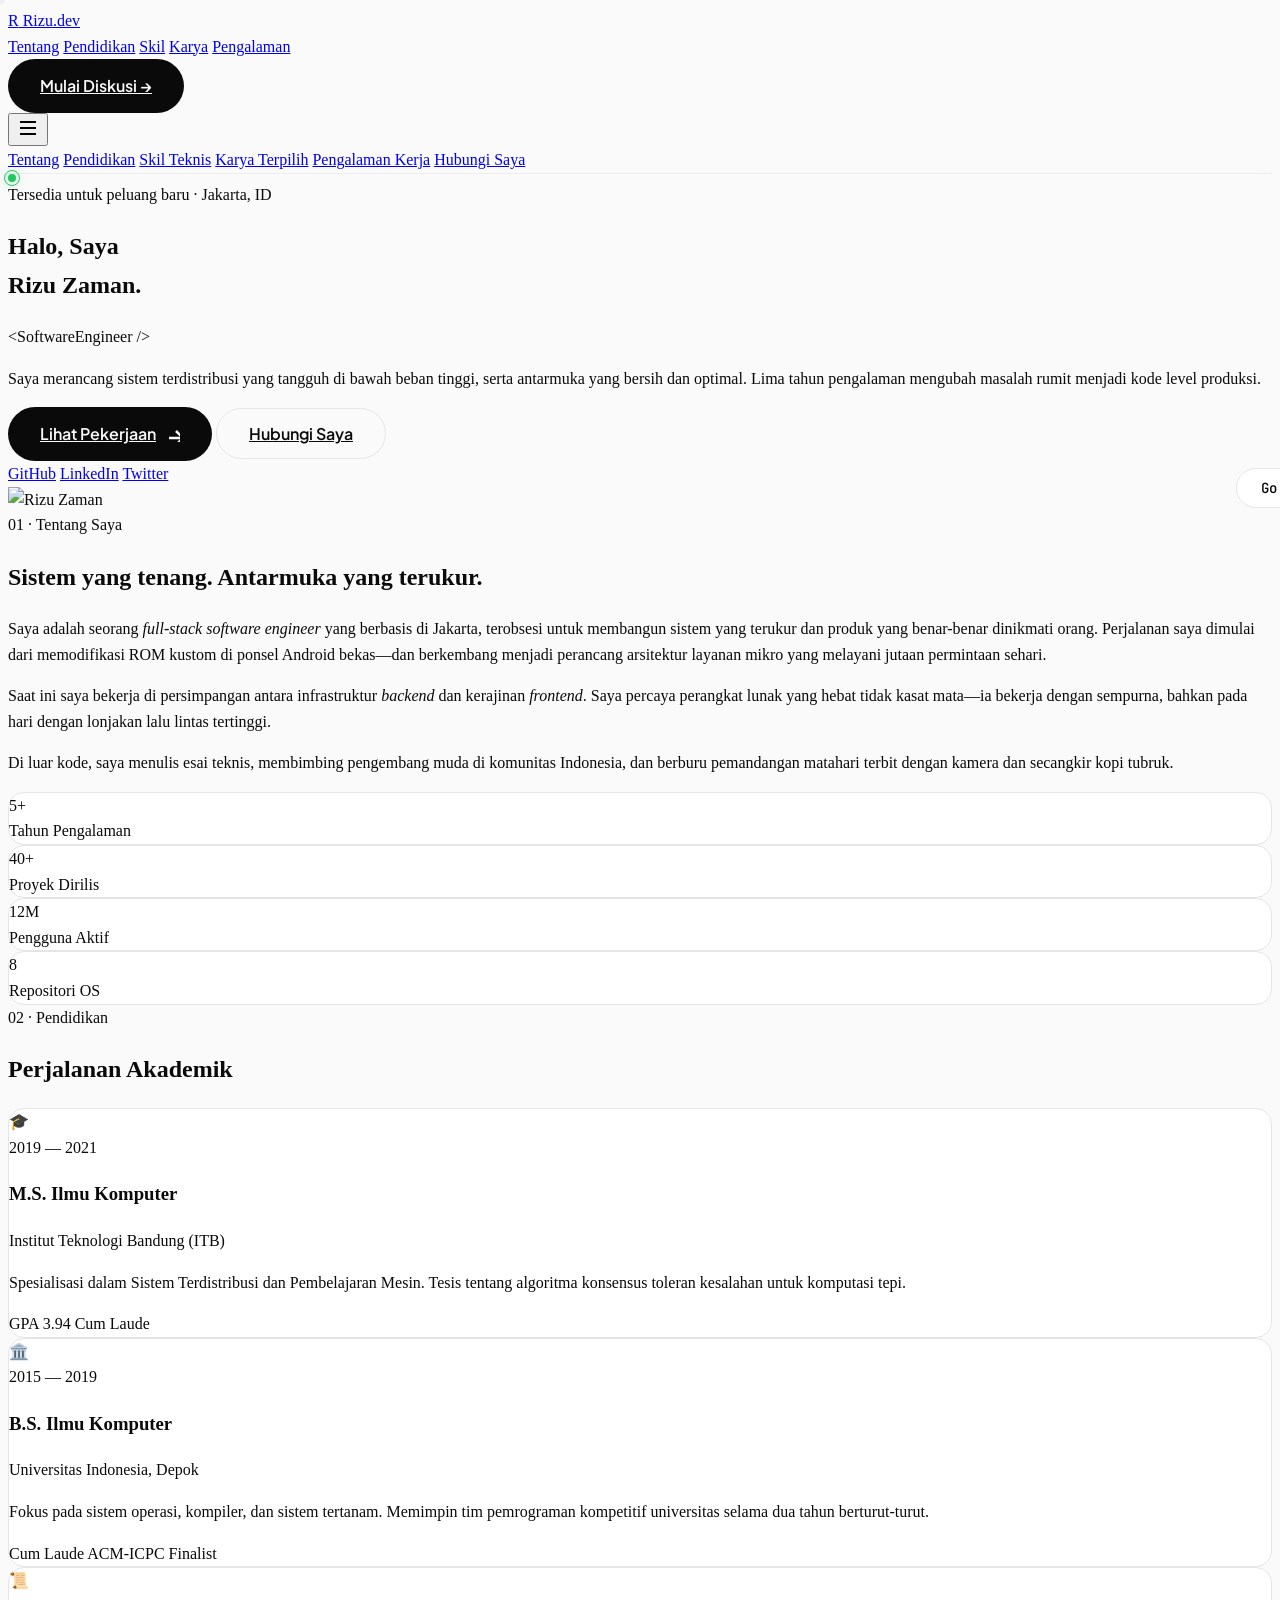
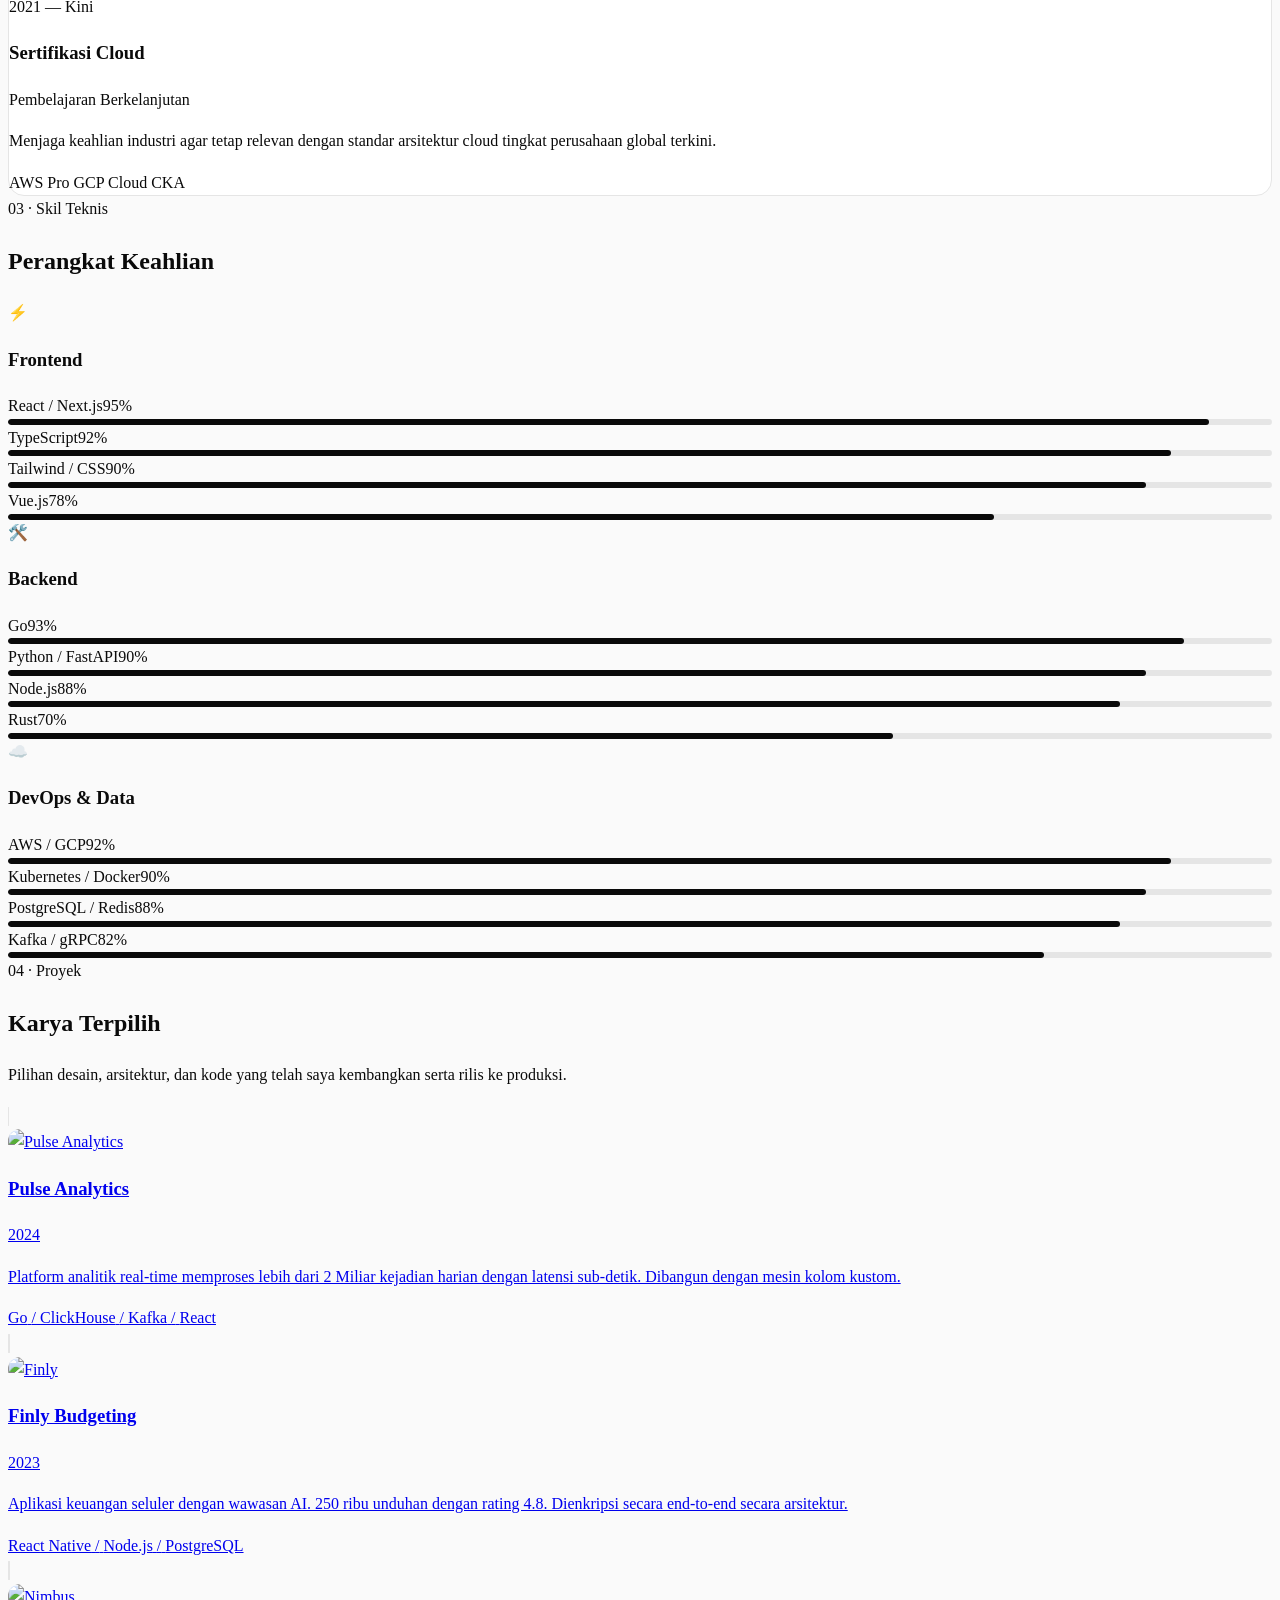
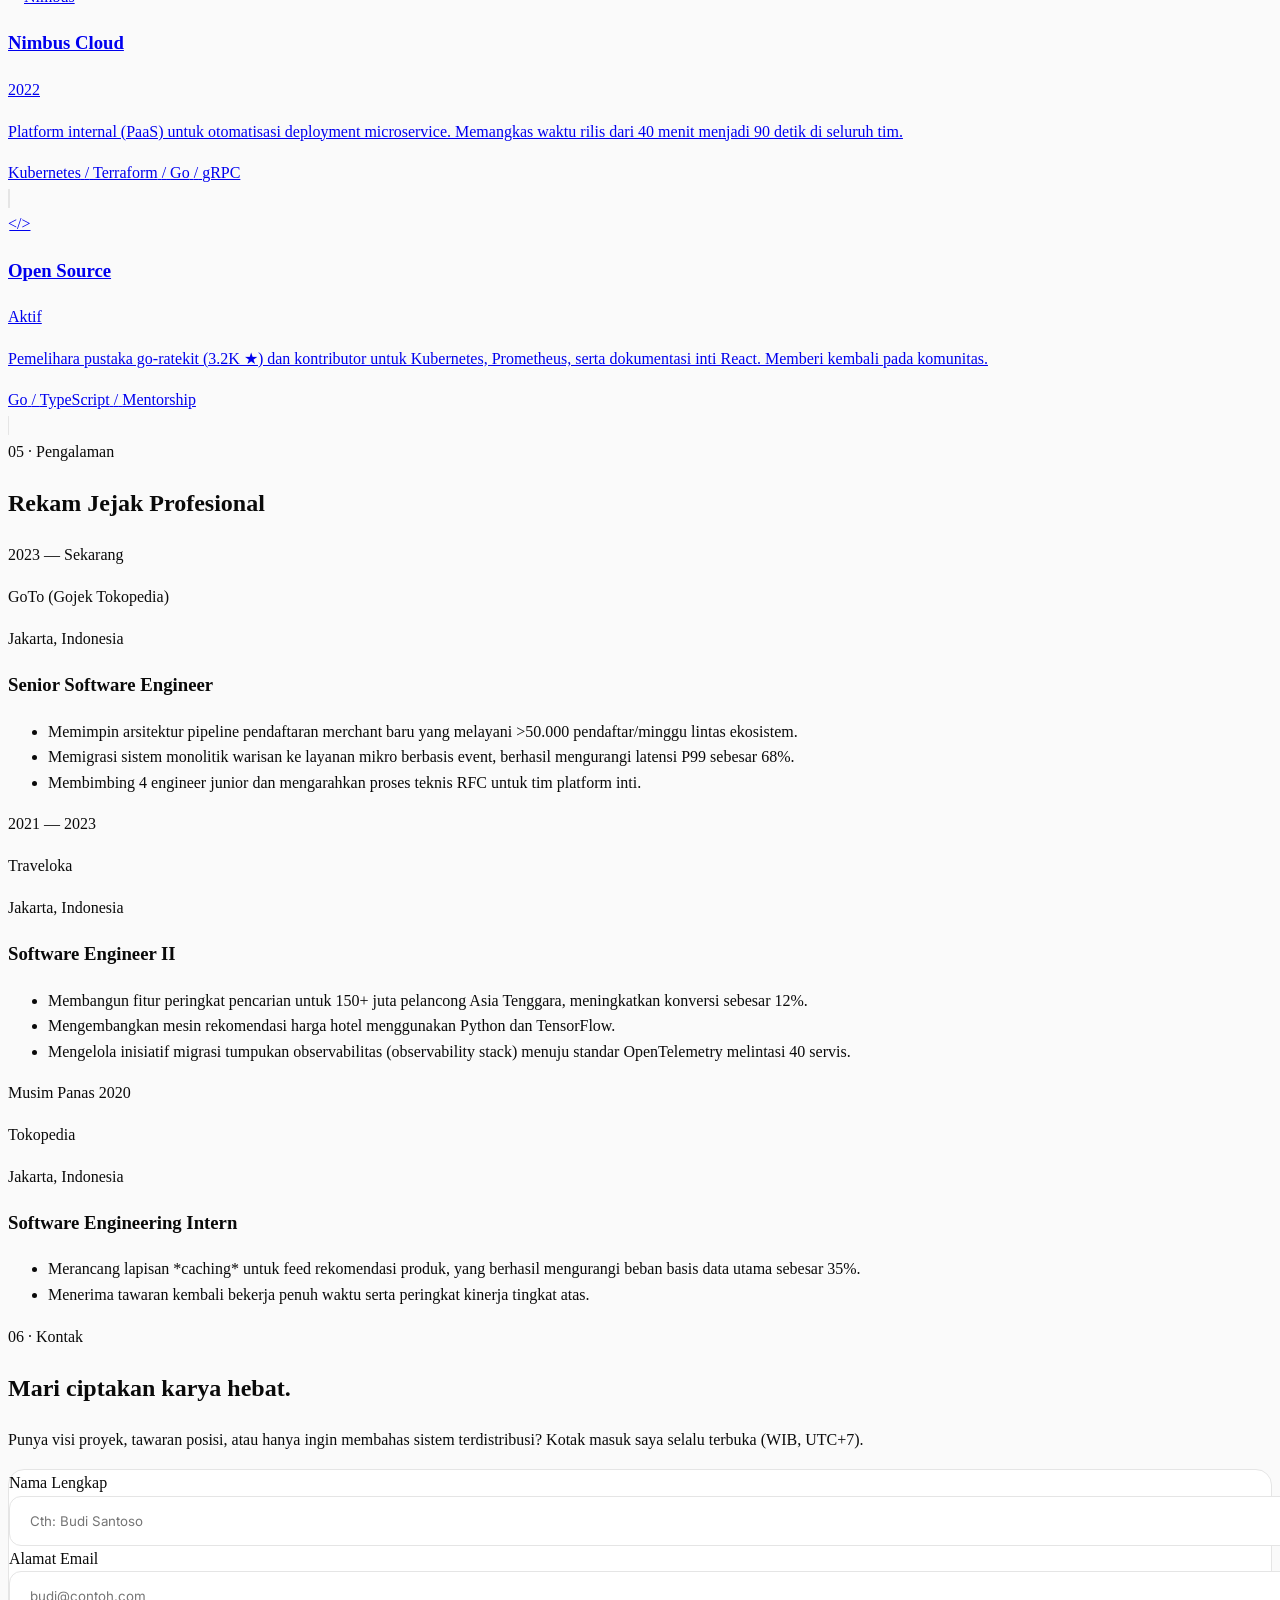
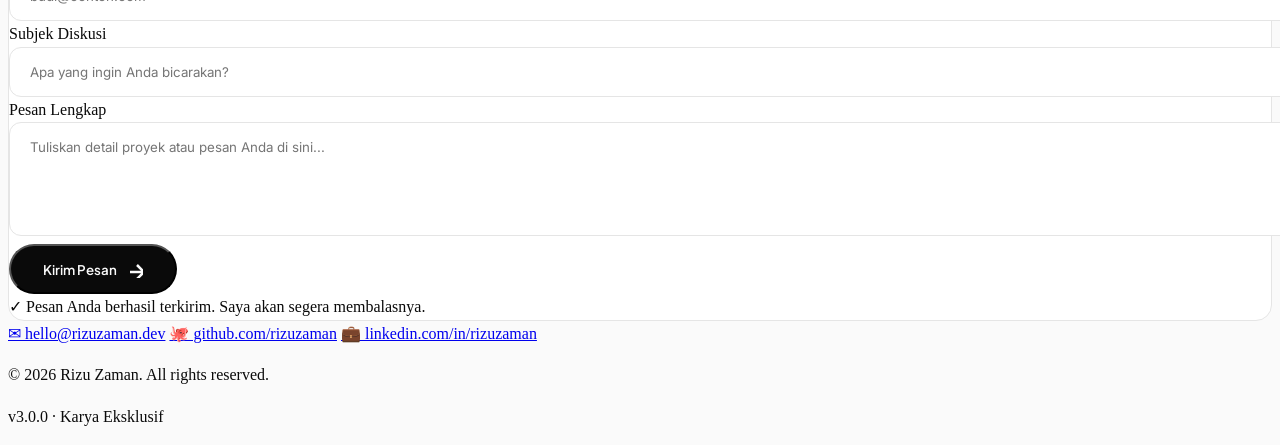
==== commit e7ab77f6: "Update index.html" ====
--- a/index.html
+++ b/index.html
@@ -1,710 +1,836 @@
 <!DOCTYPE html>
-<html lang="en">
+<html lang="id" class="scroll-smooth">
 <head>
 <meta charset="UTF-8" />
-<meta name="viewport" content="width=device-width, initial-scale=1.0"/>
-<title>Rizu Zaman — Software Engineer</title>
+<meta name="viewport" content="width=device-width, initial-scale=1.0, maximum-scale=1.0, user-scalable=no"/>
+<title>Rizu Zaman — Senior Software Engineer</title>
 <script src="https://cdn.tailwindcss.com"></script>
-<link rel="stylesheet" href="https://cdn.jsdelivr.net/fontsource/fonts/inter@latest/latin-400-normal.css"/>
-<link rel="stylesheet" href="https://cdn.jsdelivr.net/fontsource/fonts/inter@latest/latin-600-normal.css"/>
-<link rel="stylesheet" href="https://cdn.jsdelivr.net/fontsource/fonts/inter@latest/latin-800-normal.css"/>
-<link rel="stylesheet" href="https://cdn.jsdelivr.net/fontsource/fonts/jetbrains-mono@latest/latin-400-normal.css"/>
+
+<!-- Tipografi Premium -->
+<link rel="preconnect" href="https://fonts.googleapis.com">
+<link rel="preconnect" href="https://fonts.gstatic.com" crossorigin>
+<link href="https://fonts.googleapis.com/css2?family=Inter:wght@300;400;500;600&family=JetBrains+Mono:wght@400;500;700&family=Plus+Jakarta+Sans:wght@400;500;600;700;800&display=swap" rel="stylesheet">
+
+<script>
+  tailwind.config = {
+    theme: {
+      extend: {
+        fontFamily: {
+          sans: ['Inter', 'sans-serif'],
+          heading: ['Plus Jakarta Sans', 'sans-serif'],
+          mono: ['JetBrains Mono', 'monospace'],
+        },
+        colors: {
+          brand: {
+            black: '#0a0a0a',
+            dark: '#171717',
+            gray: '#737373',
+            light: '#e5e5e5',
+            white: '#fafafa',
+            accent: '#2563eb', /* Royal Blue Accent */
+          }
+        },
+        boxShadow: {
+          'premium': '0 4px 20px -2px rgba(0, 0, 0, 0.05)',
+          'float': '0 10px 30px -5px rgba(0, 0, 0, 0.1)',
+        }
+      }
+    }
+  }
+</script>
+
 <style>
-  :root{
-    --bg:#0a0a0f;
-    --bg-2:#101018;
-    --card:#14141f;
-    --border:rgba(255,255,255,0.08);
-    --text:#e7e7ee;
-    --muted:#9ca3af;
-    --accent:#7c5cff;
-    --accent-2:#22d3ee;
-    --accent-3:#f472b6;
-  }
-  *{box-sizing:border-box}
-  html{scroll-behavior:smooth}
-  body{
-    font-family:'Inter',system-ui,sans-serif;
-    background:var(--bg);
-    color:var(--text);
-    margin:0;
-    line-height:1.6;
-    overflow-x:hidden;
-  }
-  .mono{font-family:'JetBrains Mono',monospace}
-  .gradient-text{
-    background:linear-gradient(90deg,#a78bfa,#22d3ee,#f472b6);
-    -webkit-background-clip:text;
-    background-clip:text;
-    color:transparent;
-    background-size:200% 200%;
-    animation:flow 6s ease infinite;
-  }
-  @keyframes flow{0%,100%{background-position:0% 50%}50%{background-position:100% 50%}}
-  .glow-card{
-    background:linear-gradient(180deg,rgba(255,255,255,0.03),rgba(255,255,255,0.01));
-    border:1px solid var(--border);
-    border-radius:16px;
-    transition:all .35s ease;
-    position:relative;
-    overflow:hidden;
-  }
-  .glow-card::before{
-    content:'';
-    position:absolute;
-    inset:0;
-    background:radial-gradient(600px circle at var(--mx,50%) var(--my,50%),rgba(124,92,255,0.12),transparent 40%);
-    opacity:0;
-    transition:opacity .3s;
-    pointer-events:none;
-  }
-  .glow-card:hover::before{opacity:1}
-  .glow-card:hover{
-    border-color:rgba(124,92,255,0.4);
-    transform:translateY(-4px);
-  }
-  .nav-blur{
-    backdrop-filter:blur(14px);
-    background:rgba(10,10,15,0.7);
-    border-bottom:1px solid var(--border);
-  }
-  .btn-primary{
-    background:linear-gradient(90deg,#7c5cff,#22d3ee);
-    color:#fff;
-    padding:.8rem 1.6rem;
-    border-radius:999px;
-    font-weight:600;
-    display:inline-flex;
-    align-items:center;
-    gap:.5rem;
-    transition:all .3s;
-    box-shadow:0 8px 24px rgba(124,92,255,0.35);
-  }
-  .btn-primary:hover{transform:translateY(-2px);box-shadow:0 12px 32px rgba(124,92,255,0.5)}
-  .btn-ghost{
-    border:1px solid var(--border);
-    padding:.8rem 1.6rem;
-    border-radius:999px;
-    font-weight:600;
-    display:inline-flex;
-    align-items:center;
-    gap:.5rem;
-    transition:all .3s;
-  }
-  .btn-ghost:hover{border-color:#22d3ee;color:#22d3ee}
-  .chip{
-    padding:.35rem .8rem;
-    border:1px solid var(--border);
-    border-radius:999px;
-    font-size:.8rem;
-    color:var(--muted);
-    background:rgba(255,255,255,0.02);
-  }
-  .hero-bg{
-    position:absolute;
-    inset:0;
-    background:
-      radial-gradient(60% 60% at 20% 20%,rgba(124,92,255,0.25),transparent 60%),
-      radial-gradient(50% 50% at 80% 30%,rgba(34,211,238,0.18),transparent 60%),
-      radial-gradient(40% 40% at 50% 80%,rgba(244,114,182,0.15),transparent 60%);
-    filter:blur(30px);
-    z-index:0;
-  }
-  .grid-bg{
-    position:absolute;
-    inset:0;
-    background-image:
-      linear-gradient(rgba(255,255,255,0.03) 1px,transparent 1px),
-      linear-gradient(90deg,rgba(255,255,255,0.03) 1px,transparent 1px);
-    background-size:48px 48px;
-    mask-image:radial-gradient(ellipse at center,black 40%,transparent 80%);
-    z-index:0;
-  }
-  .section-title{
-    font-size:clamp(1.8rem,3vw,2.4rem);
-    font-weight:800;
-    letter-spacing:-.02em;
-    margin:0 0 .5rem;
-  }
-  .section-label{
-    font-family:'JetBrains Mono',monospace;
-    color:#22d3ee;
-    font-size:.85rem;
-    text-transform:uppercase;
-    letter-spacing:.15em;
-    margin-bottom:.5rem;
-    display:inline-block;
-  }
-  .reveal{opacity:0;transform:translateY(30px);transition:all .8s cubic-bezier(.22,1,.36,1)}
-  .reveal.visible{opacity:1;transform:translateY(0)}
-  .timeline{position:relative;padding-left:2rem}
-  .timeline::before{
-    content:'';
-    position:absolute;
-    left:8px;top:8px;bottom:8px;
-    width:2px;
-    background:linear-gradient(180deg,#7c5cff,#22d3ee,transparent);
-  }
-  .timeline-item{position:relative;padding-bottom:2rem}
-  .timeline-item::before{
-    content:'';
-    position:absolute;
-    left:-2rem;
-    top:8px;
-    width:18px;height:18px;
-    border-radius:50%;
-    background:#0a0a0f;
-    border:2px solid #7c5cff;
-    box-shadow:0 0 0 4px rgba(124,92,255,0.15);
-  }
-  .skill-bar{
-    height:6px;
-    background:rgba(255,255,255,0.06);
-    border-radius:999px;
-    overflow:hidden;
-  }
-  .skill-fill{
-    height:100%;
-    background:linear-gradient(90deg,#7c5cff,#22d3ee);
-    border-radius:999px;
-    width:0;
-    transition:width 1.5s cubic-bezier(.22,1,.36,1);
-  }
-  .project-img{
-    aspect-ratio:16/10;
-    overflow:hidden;
-    border-radius:12px;
-    position:relative;
-  }
-  .project-img img{
-    width:100%;height:100%;object-fit:cover;
-    transition:transform .6s ease;
-  }
-  .glow-card:hover .project-img img{transform:scale(1.06)}
-  .profile-ring{
-    position:relative;
-    width:280px;height:280px;
-    border-radius:50%;
-    padding:4px;
-    background:conic-gradient(from 0deg,#7c5cff,#22d3ee,#f472b6,#7c5cff);
-    animation:spin 8s linear infinite;
-  }
-  .profile-ring img{
-    width:100%;height:100%;
-    border-radius:50%;
-    object-fit:cover;
-    background:#0a0a0f;
-  }
-  @keyframes spin{to{transform:rotate(360deg)}}
-  .stat-num{
-    font-size:2.5rem;
-    font-weight:800;
-    line-height:1;
-    letter-spacing:-.02em;
-  }
-  input,textarea{
-    background:rgba(255,255,255,0.03);
-    border:1px solid var(--border);
-    border-radius:12px;
-    padding:.9rem 1rem;
-    color:var(--text);
-    width:100%;
-    font-family:inherit;
-    transition:border-color .2s;
-  }
-  input:focus,textarea:focus{outline:none;border-color:#7c5cff}
-  .nav-link{
-    position:relative;
-    color:var(--muted);
-    transition:color .2s;
-  }
-  .nav-link:hover{color:var(--text)}
-  .nav-link::after{
-    content:'';
-    position:absolute;
-    left:0;bottom:-4px;
-    width:0;height:2px;
-    background:linear-gradient(90deg,#7c5cff,#22d3ee);
-    transition:width .3s;
-  }
-  .nav-link:hover::after{width:100%}
-  .float-tag{
-    position:absolute;
-    background:rgba(20,20,31,0.8);
-    backdrop-filter:blur(10px);
-    border:1px solid var(--border);
-    padding:.5rem .9rem;
-    border-radius:999px;
-    font-size:.85rem;
-    display:flex;
-    align-items:center;
-    gap:.5rem;
-    animation:floaty 4s ease-in-out infinite;
-  }
-  @keyframes floaty{0%,100%{transform:translateY(0)}50%{transform:translateY(-10px)}}
-  .dot{width:8px;height:8px;border-radius:50%;background:#22c55e;box-shadow:0 0 8px #22c55e}
-  @media (max-width:768px){
-    .profile-ring{width:200px;height:200px}
-    .float-tag{display:none}
+  :root {
+    --bg: #fafafa;
+    --text: #0a0a0a;
+    --muted: #737373;
+    --border: #e5e5e5;
+  }
+  
+  body {
+    background-color: var(--bg);
+    color: var(--text);
+    line-height: 1.6;
+    overflow-x: hidden;
+    -webkit-font-smoothing: antialiased;
+  }
+
+  ::selection { background-color: var(--text); color: var(--bg); }
+
+  /* Custom Cursor - Hanya Aktif di Desktop */
+  @media (pointer: fine) {
+    body { cursor: none; }
+    .custom-cursor {
+      position: fixed;
+      top: 0; left: 0;
+      width: 10px; height: 10px;
+      background-color: var(--text);
+      border-radius: 50%;
+      pointer-events: none;
+      z-index: 9999;
+      transform: translate(-50%, -50%);
+      transition: width 0.3s, height 0.3s, background-color 0.3s;
+      mix-blend-mode: difference;
+    }
+    .custom-cursor.hovered {
+      width: 40px; height: 40px;
+      background-color: #ffffff;
+    }
+  }
+  @media (pointer: coarse) { .custom-cursor { display: none !important; } }
+
+  /* Layout Lock Mobile & Scrollbar */
+  html, body { max-width: 100vw; }
+  ::-webkit-scrollbar { width: 8px; }
+  ::-webkit-scrollbar-track { background: var(--bg); }
+  ::-webkit-scrollbar-thumb { background: #d4d4d4; border-radius: 4px; }
+  ::-webkit-scrollbar-thumb:hover { background: #a3a3a3; }
+
+  /* Progress Bar */
+  #scroll-progress {
+    position: fixed; top: 0; left: 0; height: 3px;
+    background: var(--text); width: 0%; z-index: 10000;
+  }
+
+  /* Animasi Reveal */
+  .reveal {
+    opacity: 0; transform: translateY(30px);
+    transition: all 0.8s cubic-bezier(0.16, 1, 0.3, 1);
+  }
+  .reveal.visible { opacity: 1; transform: translateY(0); }
+  .delay-100 { transition-delay: 100ms; }
+  .delay-200 { transition-delay: 200ms; }
+
+  /* Navbar Glassmorphism */
+  .nav-blur {
+    background: rgba(250, 250, 250, 0.85);
+    backdrop-filter: blur(12px);
+    -webkit-backdrop-filter: blur(12px);
+    border-bottom: 1px solid rgba(0,0,0,0.05);
+  }
+
+  /* Komponen Terstruktur (Padat) */
+  .card-bordered {
+    background: #ffffff;
+    border: 1px solid var(--border);
+    border-radius: 16px;
+    transition: all 0.4s ease;
+  }
+  .card-bordered:hover {
+    border-color: #a3a3a3;
+    box-shadow: var(--premium);
+    transform: translateY(-2px);
+  }
+
+  /* Animasi Bar Skil */
+  .skill-track {
+    width: 100%; height: 6px;
+    background: var(--border);
+    border-radius: 99px; overflow: hidden;
+  }
+  .skill-fill {
+    height: 100%; background: var(--text);
+    width: 0; border-radius: 99px;
+    transition: width 1.5s cubic-bezier(0.16, 1, 0.3, 1);
+  }
+
+  /* Tags Mengambang di Hero */
+  .float-tag {
+    position: absolute;
+    background: rgba(255, 255, 255, 0.9);
+    backdrop-filter: blur(8px);
+    border: 1px solid var(--border);
+    padding: 0.5rem 1rem;
+    border-radius: 99px;
+    font-size: 0.875rem;
+    font-family: 'JetBrains Mono', monospace;
+    font-weight: 500;
+    display: flex; align-items: center; gap: 0.5rem;
+    box-shadow: var(--float);
+    animation: floaty 4s ease-in-out infinite;
+    z-index: 20;
+  }
+  @keyframes floaty {
+    0%, 100% { transform: translateY(0); }
+    50% { transform: translateY(-10px); }
+  }
+
+  /* Image Zoom */
+  .img-container { overflow: hidden; border-radius: 12px; }
+  .img-container img { transition: transform 0.8s ease; }
+  .group:hover .img-container img { transform: scale(1.05); }
+
+  /* Tombol Premium */
+  .btn-primary {
+    background: var(--text); color: var(--bg);
+    padding: 0.875rem 2rem; border-radius: 99px;
+    font-family: 'Plus Jakarta Sans', sans-serif; font-weight: 600;
+    display: inline-flex; align-items: center; gap: 0.5rem;
+    transition: all 0.3s ease;
+  }
+  .btn-primary:hover {
+    transform: translateY(-2px);
+    box-shadow: 0 10px 25px -5px rgba(0,0,0,0.2);
+    background: var(--brand-dark);
+  }
+  .btn-outline {
+    background: transparent; color: var(--text);
+    padding: 0.875rem 2rem; border-radius: 99px;
+    border: 1px solid var(--border);
+    font-family: 'Plus Jakarta Sans', sans-serif; font-weight: 600;
+    transition: all 0.3s ease;
+  }
+  .btn-outline:hover { border-color: var(--text); background: var(--text); color: var(--bg); }
+
+  /* Link Underline */
+  .nav-link { position: relative; font-weight: 500; }
+  .nav-link::after {
+    content: ''; position: absolute;
+    width: 100%; transform: scaleX(0); height: 2px;
+    bottom: -4px; left: 0; background-color: var(--text);
+    transform-origin: bottom right; transition: transform 0.3s ease;
+  }
+  .nav-link:hover::after, .nav-link.active::after {
+    transform: scaleX(1); transform-origin: bottom left;
+  }
+
+  /* Input Form */
+  .input-premium {
+    width: 100%; padding: 1rem 1.25rem;
+    background: #ffffff; border: 1px solid var(--border);
+    border-radius: 12px; font-family: 'Inter', sans-serif;
+    transition: all 0.3s ease;
+  }
+  .input-premium:focus {
+    outline: none; border-color: var(--text);
+    box-shadow: 0 0 0 4px rgba(10, 10, 10, 0.05);
+  }
+
+  /* Badge Dot */
+  .status-dot {
+    width: 8px; height: 8px; border-radius: 50%;
+    background-color: #22c55e;
+    box-shadow: 0 0 12px rgba(34, 197, 94, 0.6);
+    position: relative;
+  }
+  .status-dot::after {
+    content: ''; position: absolute; inset: -4px;
+    border-radius: 50%; border: 1px solid #22c55e;
+    animation: ping 2s cubic-bezier(0, 0, 0.2, 1) infinite;
   }
 </style>
 </head>
-<body>
-
-<!-- NAV -->
-<nav class="fixed top-0 left-0 right-0 z-50 nav-blur">
-  <div class="max-w-6xl mx-auto px-6 py-4 flex items-center justify-between">
-    <a href="#home" class="flex items-center gap-2 font-bold text-lg">
-      <span class="w-8 h-8 rounded-lg flex items-center justify-center mono text-sm font-bold" style="background:linear-gradient(135deg,#7c5cff,#22d3ee)">R</span>
-      <span>rizu<span class="text-cyan-400">.dev</span></span>
+<body class="antialiased">
+
+<div id="scroll-progress"></div>
+<div class="custom-cursor hover-target"></div>
+
+<!-- NAVIGASI -->
+<nav class="fixed top-0 left-0 right-0 z-50 nav-blur transition-all duration-300">
+  <div class="max-w-7xl mx-auto px-6 py-4 flex items-center justify-between">
+    <a href="#home" class="font-heading font-bold text-xl tracking-tight flex items-center gap-2 hover-target">
+      <span class="w-8 h-8 rounded bg-brand-black text-white flex items-center justify-center font-mono text-sm">R</span>
+      Rizu<span class="text-brand-gray">.dev</span>
     </a>
-    <div class="hidden md:flex items-center gap-8 text-sm">
-      <a class="nav-link" href="#about">About</a>
-      <a class="nav-link" href="#education">Education</a>
-      <a class="nav-link" href="#skills">Skills</a>
-      <a class="nav-link" href="#projects">Projects</a>
-      <a class="nav-link" href="#experience">Experience</a>
-      <a class="nav-link" href="#contact">Contact</a>
-    </div>
-    <a href="#contact" class="btn-primary text-sm hidden md:inline-flex">Let's Talk →</a>
-    <button id="menuBtn" class="md:hidden p-2" aria-label="menu">
-      <svg width="24" height="24" fill="none" stroke="currentColor" stroke-width="2"><path d="M3 6h18M3 12h18M3 18h18"/></svg>
+    
+    <div class="hidden md:flex items-center gap-8 text-sm font-heading">
+      <a class="nav-link hover-target" href="#about">Tentang</a>
+      <a class="nav-link hover-target" href="#education">Pendidikan</a>
+      <a class="nav-link hover-target" href="#skills">Skil</a>
+      <a class="nav-link hover-target" href="#projects">Karya</a>
+      <a class="nav-link hover-target" href="#experience">Pengalaman</a>
+    </div>
+    
+    <div class="hidden md:block">
+      <a href="#contact" class="btn-primary py-2 px-5 text-sm hover-target">Mulai Diskusi →</a>
+    </div>
+
+    <!-- Mobile Menu Button -->
+    <button id="menuBtn" class="md:hidden p-2 hover-target" aria-label="Menu">
+      <svg width="24" height="24" fill="none" stroke="currentColor" stroke-width="2"><path d="M4 6h16M4 12h16M4 18h16"/></svg>
     </button>
   </div>
-  <div id="mobileMenu" class="hidden md:hidden px-6 pb-4 flex-col gap-3 text-sm">
-    <a class="block py-2" href="#about">About</a>
-    <a class="block py-2" href="#education">Education</a>
-    <a class="block py-2" href="#skills">Skills</a>
-    <a class="block py-2" href="#projects">Projects</a>
-    <a class="block py-2" href="#experience">Experience</a>
-    <a class="block py-2" href="#contact">Contact</a>
+
+  <!-- Mobile Dropdown -->
+  <div id="mobileMenu" class="hidden md:hidden bg-white border-b border-brand-light px-6 py-6 flex-col gap-4 shadow-xl absolute w-full">
+    <a class="mobile-link text-lg font-heading font-semibold" href="#about">Tentang</a>
+    <a class="mobile-link text-lg font-heading font-semibold" href="#education">Pendidikan</a>
+    <a class="mobile-link text-lg font-heading font-semibold" href="#skills">Skil Teknis</a>
+    <a class="mobile-link text-lg font-heading font-semibold" href="#projects">Karya Terpilih</a>
+    <a class="mobile-link text-lg font-heading font-semibold" href="#experience">Pengalaman Kerja</a>
+    <a class="mobile-link text-lg font-heading font-semibold text-blue-600" href="#contact">Hubungi Saya</a>
   </div>
 </nav>
 
 <!-- HERO -->
-<section id="home" class="relative min-h-screen flex items-center pt-24 pb-16 overflow-hidden">
-  <div class="hero-bg"></div>
-  <div class="grid-bg"></div>
-  <div class="relative z-10 max-w-6xl mx-auto px-6 grid md:grid-cols-2 gap-12 items-center w-full">
-    <div>
-      <div class="inline-flex items-center gap-2 chip mb-6">
-        <span class="dot"></span>
-        <span>Available for new opportunities · Jakarta, ID 🇮</span>
-      </div>
-      <h1 class="text-5xl md:text-7xl font-extrabold leading-tight tracking-tight mb-4">
-        Hi, I'm <span class="gradient-text">Rizu Zaman</span>
+<section id="home" class="relative min-h-[95vh] flex items-center pt-24 pb-16 overflow-hidden">
+  <div class="max-w-7xl mx-auto px-6 grid lg:grid-cols-2 gap-12 lg:gap-8 items-center w-full z-10">
+    
+    <!-- Kolom Kiri: Teks -->
+    <div class="reveal">
+      <div class="inline-flex items-center gap-3 px-4 py-2 rounded-full border border-brand-light bg-white mb-8 shadow-sm">
+        <div class="status-dot"></div>
+        <span class="text-xs font-mono font-medium text-brand-gray uppercase tracking-wider">Tersedia untuk peluang baru · Jakarta, ID</span>
+      </div>
+      
+      <h1 class="font-heading text-5xl md:text-7xl lg:text-[5rem] font-extrabold leading-[1.05] tracking-tight mb-6">
+        Halo, Saya <br/> <span class="text-brand-black">Rizu Zaman.</span>
       </h1>
-      <p class="text-xl md:text-2xl text-gray-300 mb-2 mono">
-        &lt;SoftwareEngineer /&gt;
+      
+      <p class="font-mono text-lg text-blue-600 font-semibold mb-6 tracking-tight">&lt;SoftwareEngineer /&gt;</p>
+      
+      <p class="text-lg md:text-xl text-brand-gray font-light max-w-lg mb-10 leading-relaxed">
+        Saya merancang sistem terdistribusi yang tangguh di bawah beban tinggi, serta antarmuka yang bersih dan optimal. Lima tahun pengalaman mengubah masalah rumit menjadi kode level produksi.
       </p>
-      <p class="text-gray-400 text-lg max-w-lg mb-8">
-        I design distributed systems that don't flinch under load — and interfaces that feel inevitable. Five years of turning tangled problems into clean, production-grade code, from Jakarta to the world.
-      </p>
-      <div class="flex flex-wrap gap-3 mb-10">
-        <a href="#projects" class="btn-primary">View My Work
-          <svg width="16" height="16" fill="none" stroke="currentColor" stroke-width="2.5"><path d="M3 8h10m-4-4l4 4-4 4"/></svg>
-        </a>
-        <a href="#contact" class="btn-ghost">Get In Touch</a>
-      </div>
-      <div class="flex items-center gap-4 text-sm text-gray-400">
-        <a href="#" class="hover:text-cyan-400 transition">GitHub</a>
-        <span>·</span>
-        <a href="#" class="hover:text-cyan-400 transition">LinkedIn</a>
-        <span>·</span>
-        <a href="#" class="hover:text-cyan-400 transition">Twitter</a>
-        <span>·</span>
-        <a href="mailto:hello@rizuzaman.dev" class="hover:text-cyan-400 transition">Email</a>
-      </div>
-    </div>
-    <div class="relative flex justify-center">
-      <div class="profile-ring">
-        <img src="https://i.ibb.co.com/gLnFBLbL/IMG-20260810-124727.png" alt="Rizu Zaman"/>
-      </div>
-      <div class="float-tag" style="top:10%;left:-5%;animation-delay:0s">
-        <span style="color:#f472b6">●</span> React · Next.js
-      </div>
-      <div class="float-tag" style="bottom:20%;right:-5%;animation-delay:1.5s">
-        <span style="color:#22d3ee">●</span> Go · Kubernetes
-      </div>
-      <div class="float-tag" style="top:55%;left:-10%;animation-delay:2.5s">
-        <span style="color:#a78bfa">●</span> Python · ML
+      
+      <div class="flex flex-wrap items-center gap-4 mb-12">
+        <a href="#projects" class="btn-primary hover-target">Lihat Pekerjaan <svg width="16" height="16" fill="none" stroke="currentColor" stroke-width="2.5"><path d="M5 12h14M12 5l7 7-7 7"/></svg></a>
+        <a href="#contact" class="btn-outline hover-target">Hubungi Saya</a>
+      </div>
+      
+      <div class="flex items-center gap-6 text-sm font-mono text-brand-gray">
+        <a href="#" class="hover:text-brand-black transition-colors hover-target">GitHub</a>
+        <a href="#" class="hover:text-brand-black transition-colors hover-target">LinkedIn</a>
+        <a href="#" class="hover:text-brand-black transition-colors hover-target">Twitter</a>
+      </div>
+    </div>
+
+    <!-- Kolom Kanan: Visual Eksklusif (Restored Tags) -->
+    <div class="relative flex justify-center lg:justify-end reveal delay-200 mt-10 lg:mt-0">
+      <div class="relative w-72 h-72 md:w-96 md:h-96">
+        <!-- Bingkai Estetik -->
+        <div class="absolute inset-0 border-2 border-brand-light rounded-full transform translate-x-4 translate-y-4"></div>
+        <div class="absolute inset-0 bg-white rounded-full overflow-hidden border border-brand-light z-10 shadow-xl">
+          <img src="https://i.ibb.co.com/gLnFBLbL/IMG-20260810-124727.png" alt="Rizu Zaman" class="w-full h-full object-cover grayscale hover:grayscale-0 transition-all duration-700"/>
+        </div>
+        
+        <!-- Tag Mengambang yang Dikembalikan -->
+        <div class="float-tag hover-target" style="top: 10%; left: -15%; animation-delay: 0s;">
+          <span class="w-2 h-2 rounded-full bg-blue-500"></span> React · Next.js
+        </div>
+        <div class="float-tag hover-target" style="bottom: 15%; right: -10%; animation-delay: 1.5s;">
+          <span class="w-2 h-2 rounded-full bg-emerald-500"></span> Go · Kubernetes
+        </div>
+        <div class="float-tag hover-target" style="top: 50%; left: -20%; animation-delay: 2.5s;">
+          <span class="w-2 h-2 rounded-full bg-purple-500"></span> Python · ML
+        </div>
       </div>
     </div>
   </div>
 </section>
 
-<!-- ABOUT -->
-<section id="about" class="py-24 relative">
-  <div class="max-w-6xl mx-auto px-6">
-    <div class="reveal">
-      <span class="section-label">01 · About Me</span>
-      <h2 class="section-title">Calm systems. Crafted interfaces.</h2>
-    </div>
-    <div class="grid md:grid-cols-3 gap-6 mt-10">
-      <div class="glow-card p-8 md:col-span-2 reveal">
-        <p class="text-gray-300 text-lg leading-relaxed mb-4">
-          I'm a full-stack software engineer based in Jakarta, Indonesia, obsessed with building systems that scale and products people actually enjoy. My journey started with flashing custom ROMs on a second-hand Android phone — and evolved into architecting microservices that serve millions of requests a day.
-        </p>
-        <p class="text-gray-400 leading-relaxed mb-4">
-          Today I work at the intersection of backend infrastructure and frontend craft. I believe great software is invisible — it just works, beautifully, on the worst traffic day of the year.
-        </p>
-        <p class="text-gray-400 leading-relaxed">
-          Outside of code, I write technical essays, mentor early-career devs in the Indonesian community, and chase sunrise hikes with a camera and too much kopi tubruk.
-        </p>
-      </div>
-      <div class="grid grid-cols-2 gap-4 md:col-span-1">
-        <div class="glow-card p-6 reveal">
-          <div class="stat-num gradient-text">5+</div>
-          <div class="text-gray-400 text-sm mt-1">Years of Experience</div>
-        </div>
-        <div class="glow-card p-6 reveal">
-          <div class="stat-num gradient-text">40+</div>
-          <div class="text-gray-400 text-sm mt-1">Projects Shipped</div>
-        </div>
-        <div class="glow-card p-6 reveal">
-          <div class="stat-num gradient-text">12M</div>
-          <div class="text-gray-400 text-sm mt-1">Users Reached</div>
-        </div>
-        <div class="glow-card p-6 reveal">
-          <div class="stat-num gradient-text">8</div>
-          <div class="text-gray-400 text-sm mt-1">Open Source Repos</div>
+<!-- TENTANG & STATISTIK -->
+<section id="about" class="py-24 border-t border-brand-light bg-white">
+  <div class="max-w-7xl mx-auto px-6">
+    <div class="reveal mb-12">
+      <span class="font-mono text-xs uppercase tracking-[0.2em] text-brand-gray mb-4 block">01 · Tentang Saya</span>
+      <h2 class="font-heading text-3xl md:text-4xl font-bold tracking-tight">Sistem yang tenang. Antarmuka yang terukur.</h2>
+    </div>
+
+    <div class="grid lg:grid-cols-12 gap-12">
+      <div class="lg:col-span-7 reveal delay-100">
+        <div class="space-y-6 text-brand-gray text-lg font-light leading-relaxed">
+          <p>Saya adalah seorang <em>full-stack software engineer</em> yang berbasis di Jakarta, terobsesi untuk membangun sistem yang terukur dan produk yang benar-benar dinikmati orang. Perjalanan saya dimulai dari memodifikasi ROM kustom di ponsel Android bekas—dan berkembang menjadi perancang arsitektur layanan mikro yang melayani jutaan permintaan sehari.</p>
+          <p>Saat ini saya bekerja di persimpangan antara infrastruktur <em>backend</em> dan kerajinan <em>frontend</em>. Saya percaya perangkat lunak yang hebat tidak kasat mata—ia bekerja dengan sempurna, bahkan pada hari dengan lonjakan lalu lintas tertinggi.</p>
+          <p>Di luar kode, saya menulis esai teknis, membimbing pengembang muda di komunitas Indonesia, dan berburu pemandangan matahari terbit dengan kamera dan secangkir kopi tubruk.</p>
+        </div>
+      </div>
+      
+      <!-- Statistik Kunci (Data Asli Dipertahankan) -->
+      <div class="lg:col-span-5 grid grid-cols-2 gap-4 reveal delay-200">
+        <div class="card-bordered p-6 flex flex-col justify-center items-center text-center">
+          <div class="font-heading text-4xl font-extrabold text-brand-black mb-1">5+</div>
+          <div class="text-xs font-mono text-brand-gray uppercase">Tahun Pengalaman</div>
+        </div>
+        <div class="card-bordered p-6 flex flex-col justify-center items-center text-center">
+          <div class="font-heading text-4xl font-extrabold text-brand-black mb-1">40+</div>
+          <div class="text-xs font-mono text-brand-gray uppercase">Proyek Dirilis</div>
+        </div>
+        <div class="card-bordered p-6 flex flex-col justify-center items-center text-center">
+          <div class="font-heading text-4xl font-extrabold text-brand-black mb-1">12M</div>
+          <div class="text-xs font-mono text-brand-gray uppercase">Pengguna Aktif</div>
+        </div>
+        <div class="card-bordered p-6 flex flex-col justify-center items-center text-center">
+          <div class="font-heading text-4xl font-extrabold text-brand-black mb-1">8</div>
+          <div class="text-xs font-mono text-brand-gray uppercase">Repositori OS</div>
         </div>
       </div>
     </div>
   </div>
 </section>
 
-<!-- EDUCATION -->
-<section id="education" class="py-24 relative" style="background:var(--bg-2)">
-  <div class="max-w-6xl mx-auto px-6">
-    <div class="reveal">
-      <span class="section-label">02 · Education</span>
-      <h2 class="section-title">Academic Journey</h2>
-    </div>
-    <div class="timeline mt-12 max-w-3xl">
-      <div class="timeline-item reveal">
-        <div class="glow-card p-6">
-          <div class="flex flex-wrap items-center justify-between gap-2 mb-2">
-            <h3 class="text-xl font-bold">M.S. Computer Science</h3>
-            <span class="chip mono">2019 — 2021</span>
-          </div>
-          <p class="text-cyan-400 mb-3">Institut Teknologi Bandung (ITB)</p>
-          <p class="text-gray-400 text-sm mb-3">Specialization in Distributed Systems and Machine Learning. Thesis on fault-tolerant consensus algorithms for edge computing across archipelago network conditions.</p>
-          <div class="flex flex-wrap gap-2">
-            <span class="chip">GPA 3.94</span>
-            <span class="chip">Cum Laude</span>
-            <span class="chip">Research Assistant</span>
-          </div>
-        </div>
-      </div>
-      <div class="timeline-item reveal">
-        <div class="glow-card p-6">
-          <div class="flex flex-wrap items-center justify-between gap-2 mb-2">
-            <h3 class="text-xl font-bold">B.S. Computer Science</h3>
-            <span class="chip mono">2015 — 2019</span>
-          </div>
-          <p class="text-cyan-400 mb-3">Universitas Indonesia, Depok</p>
-          <p class="text-gray-400 text-sm mb-3">Focus on operating systems, compilers, and embedded systems. Led the university's competitive programming team for two years.</p>
-          <div class="flex flex-wrap gap-2">
-            <span class="chip">Cum Laude</span>
-            <span class="chip">ACM-ICPC Jakarta Regional Finalist</span>
-          </div>
-        </div>
-      </div>
-      <div class="timeline-item reveal">
-        <div class="glow-card p-6">
-          <div class="flex flex-wrap items-center justify-between gap-2 mb-2">
-            <h3 class="text-xl font-bold">Online Certifications</h3>
-            <span class="chip mono">2021 — Present</span>
-          </div>
-          <p class="text-cyan-400 mb-3">Continuous Learning</p>
-          <div class="flex flex-wrap gap-2">
-            <span class="chip">AWS Solutions Architect Pro</span>
-            <span class="chip">Google Cloud Professional</span>
-            <span class="chip">Kubernetes CKA</span>
-          </div>
+<!-- PENDIDIKAN (Struktur Asli Dipertahankan, Visual Premium) -->
+<section id="education" class="py-24">
+  <div class="max-w-7xl mx-auto px-6">
+    <div class="reveal mb-16">
+      <span class="font-mono text-xs uppercase tracking-[0.2em] text-brand-gray mb-4 block">02 · Pendidikan</span>
+      <h2 class="font-heading text-3xl md:text-4xl font-bold tracking-tight">Perjalanan Akademik</h2>
+    </div>
+
+    <div class="grid md:grid-cols-3 gap-6">
+      <!-- Item 1 -->
+      <div class="card-bordered p-8 reveal hover-target group">
+        <div class="flex justify-between items-start mb-6">
+          <div class="w-12 h-12 rounded-full bg-brand-light flex items-center justify-center text-xl group-hover:bg-brand-black group-hover:text-white transition-colors">🎓</div>
+          <span class="font-mono text-xs font-semibold bg-gray-100 px-3 py-1 rounded-full text-brand-gray">2019 — 2021</span>
+        </div>
+        <h3 class="font-heading text-xl font-bold mb-1">M.S. Ilmu Komputer</h3>
+        <p class="text-sm font-semibold text-blue-600 mb-4">Institut Teknologi Bandung (ITB)</p>
+        <p class="text-sm text-brand-gray mb-6 font-light leading-relaxed">Spesialisasi dalam Sistem Terdistribusi dan Pembelajaran Mesin. Tesis tentang algoritma konsensus toleran kesalahan untuk komputasi tepi.</p>
+        <div class="flex flex-wrap gap-2 text-xs font-mono font-medium text-brand-dark">
+          <span class="bg-gray-100 px-2 py-1 rounded border border-gray-200">GPA 3.94</span>
+          <span class="bg-gray-100 px-2 py-1 rounded border border-gray-200">Cum Laude</span>
+        </div>
+      </div>
+
+      <!-- Item 2 -->
+      <div class="card-bordered p-8 reveal delay-100 hover-target group">
+        <div class="flex justify-between items-start mb-6">
+          <div class="w-12 h-12 rounded-full bg-brand-light flex items-center justify-center text-xl group-hover:bg-brand-black group-hover:text-white transition-colors">🏛️</div>
+          <span class="font-mono text-xs font-semibold bg-gray-100 px-3 py-1 rounded-full text-brand-gray">2015 — 2019</span>
+        </div>
+        <h3 class="font-heading text-xl font-bold mb-1">B.S. Ilmu Komputer</h3>
+        <p class="text-sm font-semibold text-blue-600 mb-4">Universitas Indonesia, Depok</p>
+        <p class="text-sm text-brand-gray mb-6 font-light leading-relaxed">Fokus pada sistem operasi, kompiler, dan sistem tertanam. Memimpin tim pemrograman kompetitif universitas selama dua tahun berturut-turut.</p>
+        <div class="flex flex-wrap gap-2 text-xs font-mono font-medium text-brand-dark">
+          <span class="bg-gray-100 px-2 py-1 rounded border border-gray-200">Cum Laude</span>
+          <span class="bg-gray-100 px-2 py-1 rounded border border-gray-200">ACM-ICPC Finalist</span>
+        </div>
+      </div>
+
+      <!-- Item 3 -->
+      <div class="card-bordered p-8 reveal delay-200 hover-target group">
+        <div class="flex justify-between items-start mb-6">
+          <div class="w-12 h-12 rounded-full bg-brand-light flex items-center justify-center text-xl group-hover:bg-brand-black group-hover:text-white transition-colors">📜</div>
+          <span class="font-mono text-xs font-semibold bg-gray-100 px-3 py-1 rounded-full text-brand-gray">2021 — Kini</span>
+        </div>
+        <h3 class="font-heading text-xl font-bold mb-1">Sertifikasi Cloud</h3>
+        <p class="text-sm font-semibold text-blue-600 mb-4">Pembelajaran Berkelanjutan</p>
+        <p class="text-sm text-brand-gray mb-6 font-light leading-relaxed">Menjaga keahlian industri agar tetap relevan dengan standar arsitektur cloud tingkat perusahaan global terkini.</p>
+        <div class="flex flex-wrap gap-2 text-xs font-mono font-medium text-brand-dark">
+          <span class="bg-gray-100 px-2 py-1 rounded border border-gray-200">AWS Pro</span>
+          <span class="bg-gray-100 px-2 py-1 rounded border border-gray-200">GCP Cloud</span>
+          <span class="bg-gray-100 px-2 py-1 rounded border border-gray-200">CKA</span>
         </div>
       </div>
     </div>
   </div>
 </section>
 
-<!-- SKILLS -->
-<section id="skills" class="py-24">
-  <div class="max-w-6xl mx-auto px-6">
-    <div class="reveal">
-      <span class="section-label">03 · Skills</span>
-      <h2 class="section-title">Technical Toolkit</h2>
-    </div>
-    <div class="grid md:grid-cols-3 gap-6 mt-10">
-      <div class="glow-card p-6 reveal">
-        <div class="text-2xl mb-2">⚡</div>
-        <h3 class="text-lg font-bold mb-4">Frontend</h3>
-        <ul class="space-y-3 text-sm">
-          <li><div class="flex justify-between mb-1"><span>React / Next.js</span><span class="text-gray-500 mono">95%</span></div><div class="skill-bar"><div class="skill-fill" data-w="95%"></div></div></li>
-          <li><div class="flex justify-between mb-1"><span>TypeScript</span><span class="text-gray-500 mono">92%</span></div><div class="skill-bar"><div class="skill-fill" data-w="92%"></div></div></li>
-          <li><div class="flex justify-between mb-1"><span>Tailwind / CSS</span><span class="text-gray-500 mono">90%</span></div><div class="skill-bar"><div class="skill-fill" data-w="90%"></div></div></li>
-          <li><div class="flex justify-between mb-1"><span>Vue.js</span><span class="text-gray-500 mono">78%</span></div><div class="skill-bar"><div class="skill-fill" data-w="78%"></div></div></li>
-        </ul>
-      </div>
-      <div class="glow-card p-6 reveal">
-        <div class="text-2xl mb-2">🛠️</div>
-        <h3 class="text-lg font-bold mb-4">Backend</h3>
-        <ul class="space-y-3 text-sm">
-          <li><div class="flex justify-between mb-1"><span>Go</span><span class="text-gray-500 mono">93%</span></div><div class="skill-bar"><div class="skill-fill" data-w="93%"></div></div></li>
-          <li><div class="flex justify-between mb-1"><span>Python / FastAPI</span><span class="text-gray-500 mono">90%</span></div><div class="skill-bar"><div class="skill-fill" data-w="90%"></div></div></li>
-          <li><div class="flex justify-between mb-1"><span>Node.js</span><span class="text-gray-500 mono">88%</span></div><div class="skill-bar"><div class="skill-fill" data-w="88%"></div></div></li>
-          <li><div class="flex justify-between mb-1"><span>Rust</span><span class="text-gray-500 mono">70%</span></div><div class="skill-bar"><div class="skill-fill" data-w="70%"></div></div></li>
-        </ul>
-      </div>
-      <div class="glow-card p-6 reveal">
-        <div class="text-2xl mb-2">☁️</div>
-        <h3 class="text-lg font-bold mb-4">DevOps & Data</h3>
-        <ul class="space-y-3 text-sm">
-          <li><div class="flex justify-between mb-1"><span>AWS / GCP</span><span class="text-gray-500 mono">92%</span></div><div class="skill-bar"><div class="skill-fill" data-w="92%"></div></div></li>
-          <li><div class="flex justify-between mb-1"><span>Kubernetes / Docker</span><span class="text-gray-500 mono">90%</span></div><div class="skill-bar"><div class="skill-fill" data-w="90%"></div></div></li>
-          <li><div class="flex justify-between mb-1"><span>PostgreSQL / Redis</span><span class="text-gray-500 mono">88%</span></div><div class="skill-bar"><div class="skill-fill" data-w="88%"></div></div></li>
-          <li><div class="flex justify-between mb-1"><span>Kafka / gRPC</span><span class="text-gray-500 mono">82%</span></div><div class="skill-bar"><div class="skill-fill" data-w="82%"></div></div></li>
-        </ul>
-      </div>
+<!-- SKIL TEKNIS (Data Asli Dipertahankan dengan Bar Elegan) -->
+<section id="skills" class="py-24 border-t border-brand-light bg-white">
+  <div class="max-w-7xl mx-auto px-6">
+    <div class="reveal mb-16">
+      <span class="font-mono text-xs uppercase tracking-[0.2em] text-brand-gray mb-4 block">03 · Skil Teknis</span>
+      <h2 class="font-heading text-3xl md:text-4xl font-bold tracking-tight">Perangkat Keahlian</h2>
+    </div>
+
+    <div class="grid md:grid-cols-3 gap-12 lg:gap-16">
+      
+      <!-- Frontend -->
+      <div class="reveal hover-target">
+        <div class="flex items-center gap-3 mb-8">
+          <span class="text-2xl">⚡</span>
+          <h3 class="font-heading text-xl font-bold">Frontend</h3>
+        </div>
+        <div class="space-y-6">
+          <div class="skill-item">
+            <div class="flex justify-between text-sm font-semibold mb-2"><span class="font-heading text-brand-dark">React / Next.js</span><span class="font-mono text-brand-gray">95%</span></div>
+            <div class="skill-track"><div class="skill-fill" data-w="95%"></div></div>
+          </div>
+          <div class="skill-item">
+            <div class="flex justify-between text-sm font-semibold mb-2"><span class="font-heading text-brand-dark">TypeScript</span><span class="font-mono text-brand-gray">92%</span></div>
+            <div class="skill-track"><div class="skill-fill" data-w="92%"></div></div>
+          </div>
+          <div class="skill-item">
+            <div class="flex justify-between text-sm font-semibold mb-2"><span class="font-heading text-brand-dark">Tailwind / CSS</span><span class="font-mono text-brand-gray">90%</span></div>
+            <div class="skill-track"><div class="skill-fill" data-w="90%"></div></div>
+          </div>
+          <div class="skill-item">
+            <div class="flex justify-between text-sm font-semibold mb-2"><span class="font-heading text-brand-dark">Vue.js</span><span class="font-mono text-brand-gray">78%</span></div>
+            <div class="skill-track"><div class="skill-fill" data-w="78%"></div></div>
+          </div>
+        </div>
+      </div>
+
+      <!-- Backend -->
+      <div class="reveal delay-100 hover-target">
+        <div class="flex items-center gap-3 mb-8">
+          <span class="text-2xl">🛠️</span>
+          <h3 class="font-heading text-xl font-bold">Backend</h3>
+        </div>
+        <div class="space-y-6">
+          <div class="skill-item">
+            <div class="flex justify-between text-sm font-semibold mb-2"><span class="font-heading text-brand-dark">Go</span><span class="font-mono text-brand-gray">93%</span></div>
+            <div class="skill-track"><div class="skill-fill" data-w="93%"></div></div>
+          </div>
+          <div class="skill-item">
+            <div class="flex justify-between text-sm font-semibold mb-2"><span class="font-heading text-brand-dark">Python / FastAPI</span><span class="font-mono text-brand-gray">90%</span></div>
+            <div class="skill-track"><div class="skill-fill" data-w="90%"></div></div>
+          </div>
+          <div class="skill-item">
+            <div class="flex justify-between text-sm font-semibold mb-2"><span class="font-heading text-brand-dark">Node.js</span><span class="font-mono text-brand-gray">88%</span></div>
+            <div class="skill-track"><div class="skill-fill" data-w="88%"></div></div>
+          </div>
+          <div class="skill-item">
+            <div class="flex justify-between text-sm font-semibold mb-2"><span class="font-heading text-brand-dark">Rust</span><span class="font-mono text-brand-gray">70%</span></div>
+            <div class="skill-track"><div class="skill-fill" data-w="70%"></div></div>
+          </div>
+        </div>
+      </div>
+
+      <!-- Cloud & Data -->
+      <div class="reveal delay-200 hover-target">
+        <div class="flex items-center gap-3 mb-8">
+          <span class="text-2xl">☁️</span>
+          <h3 class="font-heading text-xl font-bold">DevOps & Data</h3>
+        </div>
+        <div class="space-y-6">
+          <div class="skill-item">
+            <div class="flex justify-between text-sm font-semibold mb-2"><span class="font-heading text-brand-dark">AWS / GCP</span><span class="font-mono text-brand-gray">92%</span></div>
+            <div class="skill-track"><div class="skill-fill" data-w="92%"></div></div>
+          </div>
+          <div class="skill-item">
+            <div class="flex justify-between text-sm font-semibold mb-2"><span class="font-heading text-brand-dark">Kubernetes / Docker</span><span class="font-mono text-brand-gray">90%</span></div>
+            <div class="skill-track"><div class="skill-fill" data-w="90%"></div></div>
+          </div>
+          <div class="skill-item">
+            <div class="flex justify-between text-sm font-semibold mb-2"><span class="font-heading text-brand-dark">PostgreSQL / Redis</span><span class="font-mono text-brand-gray">88%</span></div>
+            <div class="skill-track"><div class="skill-fill" data-w="88%"></div></div>
+          </div>
+          <div class="skill-item">
+            <div class="flex justify-between text-sm font-semibold mb-2"><span class="font-heading text-brand-dark">Kafka / gRPC</span><span class="font-mono text-brand-gray">82%</span></div>
+            <div class="skill-track"><div class="skill-fill" data-w="82%"></div></div>
+          </div>
+        </div>
+      </div>
+
     </div>
   </div>
 </section>
 
-<!-- PROJECTS -->
-<section id="projects" class="py-24" style="background:var(--bg-2)">
-  <div class="max-w-6xl mx-auto px-6">
-    <div class="reveal">
-      <span class="section-label">04 · Projects</span>
-      <h2 class="section-title">Selected Work</h2>
-      <p class="text-gray-400 max-w-2xl mt-2">A curated selection of products I've designed, built, and shipped.</p>
-    </div>
-    <div class="grid md:grid-cols-2 gap-6 mt-10">
-      <div class="glow-card p-6 reveal">
-        <div class="project-img mb-4">
-          <img src="https://image.qwenlm.ai/public_source/671c979d-4de2-4c0d-b1b6-0d5eb721ee5f/14cf7173b-4413-4315-ba70-09560f3a05c3.png" alt="Pulse Analytics"/>
-        </div>
-        <div class="flex items-center justify-between mb-2">
-          <h3 class="text-xl font-bold">Pulse Analytics</h3>
-          <span class="chip mono">2024</span>
-        </div>
-        <p class="text-gray-400 text-sm mb-4">Real-time analytics platform processing 2B+ events daily with sub-second query latency. Built a custom columnar storage engine on top of ClickHouse.</p>
-        <div class="flex flex-wrap gap-2 mb-4">
-          <span class="chip">Go</span><span class="chip">ClickHouse</span><span class="chip">Kafka</span><span class="chip">React</span>
-        </div>
-        <a href="#" class="text-cyan-400 text-sm font-medium inline-flex items-center gap-1">View Case Study →</a>
-      </div>
-
-      <div class="glow-card p-6 reveal">
-        <div class="project-img mb-4">
-          <img src="https://image.qwenlm.ai/public_source/671c979d-4de2-4c0d-b1b6-0d5eb721ee5f/1097f2e79-a474-4ce5-91a8-54daadbedbed.png" alt="Finly"/>
-        </div>
-        <div class="flex items-center justify-between mb-2">
-          <h3 class="text-xl font-bold">Finly — Smart Budgeting</h3>
-          <span class="chip mono">2023</span>
-        </div>
-        <p class="text-gray-400 text-sm mb-4">Mobile-first personal finance app with AI-driven insights. 250K+ downloads with a 4.8★ rating. End-to-end encrypted by design.</p>
-        <div class="flex flex-wrap gap-2 mb-4">
-          <span class="chip">React Native</span><span class="chip">Node.js</span><span class="chip">PostgreSQL</span><span class="chip">Plaid</span>
-        </div>
-        <a href="#" class="text-cyan-400 text-sm font-medium inline-flex items-center gap-1">View Case Study →</a>
-      </div>
-
-      <div class="glow-card p-6 reveal">
-        <div class="project-img mb-4">
-          <img src="https://image.qwenlm.ai/public_source/671c979d-4de2-4c0d-b1b6-0d5eb721ee5f/166997689-f44b-408d-8dda-fb75e9b99938.png" alt="Nimbus"/>
-        </div>
-        <div class="flex items-center justify-between mb-2">
-          <h3 class="text-xl font-bold">Nimbus Cloud</h3>
-          <span class="chip mono">2022</span>
-        </div>
-        <p class="text-gray-400 text-sm mb-4">Internal PaaS enabling product teams to deploy services with one command. Cut deployment time from 40 minutes to 90 seconds across 200+ microservices.</p>
-        <div class="flex flex-wrap gap-2 mb-4">
-          <span class="chip">Kubernetes</span><span class="chip">Terraform</span><span class="chip">Go</span><span class="chip">gRPC</span>
-        </div>
-        <a href="#" class="text-cyan-400 text-sm font-medium inline-flex items-center gap-1">View Case Study →</a>
-      </div>
-
-      <div class="glow-card p-6 reveal">
-        <div class="project-img mb-4" style="background:linear-gradient(135deg,#7c5cff33,#22d3ee33);display:flex;align-items:center;justify-content:center">
-          <div class="text-6xl mono text-gray-200 font-bold tracking-tighter">&lt;/&gt; open-source</div>
-        </div>
-        <div class="flex items-center justify-between mb-2">
-          <h3 class="text-xl font-bold">Open Source Contributions</h3>
-          <span class="chip mono">Ongoing</span>
-        </div>
-        <p class="text-gray-400 text-sm mb-4">Maintainer of <span class="mono text-cyan-400">go-ratekit</span> (3.2K ★) and contributor to Kubernetes, Prometheus, and the React core docs. I believe in giving back to the tools that built my career.</p>
-        <div class="flex flex-wrap gap-2 mb-4">
-          <span class="chip">Go</span><span class="chip">TypeScript</span><span class="chip">Docs</span><span class="chip">Mentorship</span>
-        </div>
-        <a href="#" class="text-cyan-400 text-sm font-medium inline-flex items-center gap-1">Browse GitHub →</a>
-      </div>
+<!-- KARYA TERPILIH (4 Proyek Asli, Layout Bento Terstruktur) -->
+<section id="projects" class="py-24 border-t border-brand-light">
+  <div class="max-w-7xl mx-auto px-6">
+    <div class="reveal mb-16 flex flex-col md:flex-row md:items-end justify-between gap-4">
+      <div>
+        <span class="font-mono text-xs uppercase tracking-[0.2em] text-brand-gray mb-4 block">04 · Proyek</span>
+        <h2 class="font-heading text-3xl md:text-4xl font-bold tracking-tight">Karya Terpilih</h2>
+        <p class="text-brand-gray mt-2 max-w-xl">Pilihan desain, arsitektur, dan kode yang telah saya kembangkan serta rilis ke produksi.</p>
+      </div>
+    </div>
+
+    <div class="grid md:grid-cols-2 gap-8">
+      
+      <!-- Proyek 1 -->
+      <a href="#" class="card-bordered p-6 group reveal hover-target block">
+        <div class="img-container aspect-[16/10] mb-6 bg-brand-light">
+          <img src="https://image.qwenlm.ai/public_source/671c979d-4de2-4c0d-b1b6-0d5eb721ee5f/14cf7173b-4413-4315-ba70-09560f3a05c3.png" alt="Pulse Analytics" class="w-full h-full object-cover"/>
+        </div>
+        <div class="flex items-center justify-between mb-3">
+          <h3 class="font-heading text-2xl font-bold">Pulse Analytics</h3>
+          <span class="font-mono text-xs font-semibold bg-gray-100 text-brand-gray px-2 py-1 rounded">2024</span>
+        </div>
+        <p class="text-brand-gray text-sm mb-6 leading-relaxed line-clamp-2">Platform analitik real-time memproses lebih dari 2 Miliar kejadian harian dengan latensi sub-detik. Dibangun dengan mesin kolom kustom.</p>
+        <div class="flex flex-wrap gap-2 text-xs font-mono font-medium text-brand-dark border-t border-brand-light pt-4">
+          <span>Go</span> <span class="text-brand-light">/</span> <span>ClickHouse</span> <span class="text-brand-light">/</span> <span>Kafka</span> <span class="text-brand-light">/</span> <span>React</span>
+        </div>
+      </a>
+
+      <!-- Proyek 2 -->
+      <a href="#" class="card-bordered p-6 group reveal delay-100 hover-target block">
+        <div class="img-container aspect-[16/10] mb-6 bg-brand-light">
+          <img src="https://image.qwenlm.ai/public_source/671c979d-4de2-4c0d-b1b6-0d5eb721ee5f/1097f2e79-a474-4ce5-91a8-54daadbedbed.png" alt="Finly" class="w-full h-full object-cover"/>
+        </div>
+        <div class="flex items-center justify-between mb-3">
+          <h3 class="font-heading text-2xl font-bold">Finly Budgeting</h3>
+          <span class="font-mono text-xs font-semibold bg-gray-100 text-brand-gray px-2 py-1 rounded">2023</span>
+        </div>
+        <p class="text-brand-gray text-sm mb-6 leading-relaxed line-clamp-2">Aplikasi keuangan seluler dengan wawasan AI. 250 ribu unduhan dengan rating 4.8. Dienkripsi secara end-to-end secara arsitektur.</p>
+        <div class="flex flex-wrap gap-2 text-xs font-mono font-medium text-brand-dark border-t border-brand-light pt-4">
+          <span>React Native</span> <span class="text-brand-light">/</span> <span>Node.js</span> <span class="text-brand-light">/</span> <span>PostgreSQL</span>
+        </div>
+      </a>
+
+      <!-- Proyek 3 -->
+      <a href="#" class="card-bordered p-6 group reveal hover-target block">
+        <div class="img-container aspect-[16/10] mb-6 bg-brand-light">
+          <img src="https://image.qwenlm.ai/public_source/671c979d-4de2-4c0d-b1b6-0d5eb721ee5f/166997689-f44b-408d-8dda-fb75e9b99938.png" alt="Nimbus" class="w-full h-full object-cover"/>
+        </div>
+        <div class="flex items-center justify-between mb-3">
+          <h3 class="font-heading text-2xl font-bold">Nimbus Cloud</h3>
+          <span class="font-mono text-xs font-semibold bg-gray-100 text-brand-gray px-2 py-1 rounded">2022</span>
+        </div>
+        <p class="text-brand-gray text-sm mb-6 leading-relaxed line-clamp-2">Platform internal (PaaS) untuk otomatisasi deployment microservice. Memangkas waktu rilis dari 40 menit menjadi 90 detik di seluruh tim.</p>
+        <div class="flex flex-wrap gap-2 text-xs font-mono font-medium text-brand-dark border-t border-brand-light pt-4">
+          <span>Kubernetes</span> <span class="text-brand-light">/</span> <span>Terraform</span> <span class="text-brand-light">/</span> <span>Go</span> <span class="text-brand-light">/</span> <span>gRPC</span>
+        </div>
+      </a>
+
+      <!-- Proyek 4: Open Source -->
+      <a href="#" class="card-bordered p-6 group reveal delay-100 hover-target block">
+        <div class="img-container aspect-[16/10] mb-6 bg-[#f3f4f6] flex items-center justify-center border border-brand-light">
+          <div class="text-5xl font-mono font-bold text-brand-gray tracking-tighter">&lt;/&gt;</div>
+        </div>
+        <div class="flex items-center justify-between mb-3">
+          <h3 class="font-heading text-2xl font-bold">Open Source</h3>
+          <span class="font-mono text-xs font-semibold bg-gray-100 text-brand-gray px-2 py-1 rounded">Aktif</span>
+        </div>
+        <p class="text-brand-gray text-sm mb-6 leading-relaxed line-clamp-2">Pemelihara pustaka go-ratekit (3.2K ★) dan kontributor untuk Kubernetes, Prometheus, serta dokumentasi inti React. Memberi kembali pada komunitas.</p>
+        <div class="flex flex-wrap gap-2 text-xs font-mono font-medium text-brand-dark border-t border-brand-light pt-4">
+          <span>Go</span> <span class="text-brand-light">/</span> <span>TypeScript</span> <span class="text-brand-light">/</span> <span>Mentorship</span>
+        </div>
+      </a>
+
     </div>
   </div>
 </section>
 
-<!-- EXPERIENCE -->
-<section id="experience" class="py-24">
-  <div class="max-w-6xl mx-auto px-6">
-    <div class="reveal">
-      <span class="section-label">05 · Experience</span>
-      <h2 class="section-title">Professional Path</h2>
-    </div>
-    <div class="timeline mt-12 max-w-3xl">
-      <div class="timeline-item reveal">
-        <div class="glow-card p-6">
-          <div class="flex flex-wrap items-center justify-between gap-2 mb-2">
-            <h3 class="text-xl font-bold">Senior Software Engineer</h3>
-            <span class="chip mono">2023 — Present</span>
-          </div>
-          <p class="text-cyan-400 mb-3">GoTo (Gojek Tokopedia) · Jakarta, Indonesia</p>
-          <ul class="text-gray-400 text-sm space-y-1 list-disc list-inside">
-            <li>Lead architect of the new merchant onboarding pipeline serving 50K+ signups/week across GoPay and Tokopedia</li>
-            <li>Migrated legacy monolith to event-driven microservices, reducing P99 latency by 68%</li>
-            <li>Mentor 4 junior engineers and drive the platform team's technical RFC process</li>
-          </ul>
-        </div>
-      </div>
-      <div class="timeline-item reveal">
-        <div class="glow-card p-6">
-          <div class="flex flex-wrap items-center justify-between gap-2 mb-2">
-            <h3 class="text-xl font-bold">Software Engineer II</h3>
-            <span class="chip mono">2021 — 2023</span>
-          </div>
-          <p class="text-cyan-400 mb-3">Traveloka · Jakarta, Indonesia</p>
-          <ul class="text-gray-400 text-sm space-y-1 list-disc list-inside">
-            <li>Built search ranking features used by 150M+ travelers across Southeast Asia, improving conversion by 12%</li>
-            <li>Shipped the hotel pricing recommendation engine with Python and TensorFlow</li>
-            <li>Owned the observability stack migration to OpenTelemetry across 40 services</li>
-          </ul>
-        </div>
-      </div>
-      <div class="timeline-item reveal">
-        <div class="glow-card p-6">
-          <div class="flex flex-wrap items-center justify-between gap-2 mb-2">
-            <h3 class="text-xl font-bold">Software Engineering Intern</h3>
-            <span class="chip mono">Summer 2020</span>
-          </div>
-          <p class="text-cyan-400 mb-3">Tokopedia · Jakarta, Indonesia</p>
-          <ul class="text-gray-400 text-sm space-y-1 list-disc list-inside">
-            <li>Designed a caching layer for the product recommendation feed, reducing DB load by 35%</li>
-            <li>Received a return offer and a top-tier performance rating</li>
-          </ul>
-        </div>
-      </div>
+<!-- PENGALAMAN (Data Asli, Layout Garis Waktu Editorial) -->
+<section id="experience" class="py-24 border-t border-brand-light bg-white">
+  <div class="max-w-4xl mx-auto px-6">
+    <div class="reveal mb-16 text-center">
+      <span class="font-mono text-xs uppercase tracking-[0.2em] text-brand-gray mb-4 block">05 · Pengalaman</span>
+      <h2 class="font-heading text-3xl md:text-4xl font-bold tracking-tight">Rekam Jejak Profesional</h2>
+    </div>
+
+    <div class="relative border-l border-brand-light ml-4 md:ml-0 md:border-none">
+      
+      <!-- Exp 1 -->
+      <div class="relative pl-8 md:pl-0 mb-16 reveal hover-target group">
+        <div class="hidden md:block absolute left-0 top-0 bottom-0 w-px bg-brand-light"></div>
+        <div class="absolute left-[-5px] top-1.5 w-2.5 h-2.5 rounded-full bg-brand-black md:left-[-4.5px] z-10 group-hover:scale-150 transition-transform"></div>
+        
+        <div class="md:grid md:grid-cols-12 gap-8 md:pl-8">
+          <div class="md:col-span-4 mb-2 md:mb-0">
+            <span class="font-mono text-sm font-semibold text-brand-gray">2023 — Sekarang</span>
+            <p class="font-heading font-bold text-lg text-brand-black mt-1">GoTo (Gojek Tokopedia)</p>
+            <p class="text-sm text-blue-600 font-medium">Jakarta, Indonesia</p>
+          </div>
+          <div class="md:col-span-8">
+            <h3 class="font-heading text-xl font-bold mb-3">Senior Software Engineer</h3>
+            <ul class="text-brand-gray text-sm space-y-2 list-none font-light leading-relaxed">
+              <li class="relative pl-4"><span class="absolute left-0 top-2 w-1.5 h-1.5 rounded-full bg-brand-light"></span> Memimpin arsitektur pipeline pendaftaran merchant baru yang melayani >50.000 pendaftar/minggu lintas ekosistem.</li>
+              <li class="relative pl-4"><span class="absolute left-0 top-2 w-1.5 h-1.5 rounded-full bg-brand-light"></span> Memigrasi sistem monolitik warisan ke layanan mikro berbasis event, berhasil mengurangi latensi P99 sebesar 68%.</li>
+              <li class="relative pl-4"><span class="absolute left-0 top-2 w-1.5 h-1.5 rounded-full bg-brand-light"></span> Membimbing 4 engineer junior dan mengarahkan proses teknis RFC untuk tim platform inti.</li>
+            </ul>
+          </div>
+        </div>
+      </div>
+
+      <!-- Exp 2 -->
+      <div class="relative pl-8 md:pl-0 mb-16 reveal hover-target group">
+        <div class="hidden md:block absolute left-0 top-0 bottom-0 w-px bg-brand-light"></div>
+        <div class="absolute left-[-5px] top-1.5 w-2.5 h-2.5 rounded-full bg-brand-black md:left-[-4.5px] z-10 group-hover:scale-150 transition-transform"></div>
+        
+        <div class="md:grid md:grid-cols-12 gap-8 md:pl-8">
+          <div class="md:col-span-4 mb-2 md:mb-0">
+            <span class="font-mono text-sm font-semibold text-brand-gray">2021 — 2023</span>
+            <p class="font-heading font-bold text-lg text-brand-black mt-1">Traveloka</p>
+            <p class="text-sm text-blue-600 font-medium">Jakarta, Indonesia</p>
+          </div>
+          <div class="md:col-span-8">
+            <h3 class="font-heading text-xl font-bold mb-3">Software Engineer II</h3>
+            <ul class="text-brand-gray text-sm space-y-2 list-none font-light leading-relaxed">
+              <li class="relative pl-4"><span class="absolute left-0 top-2 w-1.5 h-1.5 rounded-full bg-brand-light"></span> Membangun fitur peringkat pencarian untuk 150+ juta pelancong Asia Tenggara, meningkatkan konversi sebesar 12%.</li>
+              <li class="relative pl-4"><span class="absolute left-0 top-2 w-1.5 h-1.5 rounded-full bg-brand-light"></span> Mengembangkan mesin rekomendasi harga hotel menggunakan Python dan TensorFlow.</li>
+              <li class="relative pl-4"><span class="absolute left-0 top-2 w-1.5 h-1.5 rounded-full bg-brand-light"></span> Mengelola inisiatif migrasi tumpukan observabilitas (observability stack) menuju standar OpenTelemetry melintasi 40 servis.</li>
+            </ul>
+          </div>
+        </div>
+      </div>
+
+      <!-- Exp 3 -->
+      <div class="relative pl-8 md:pl-0 reveal hover-target group">
+        <div class="hidden md:block absolute left-0 top-0 bottom-full w-px bg-brand-light"></div>
+        <div class="absolute left-[-5px] top-1.5 w-2.5 h-2.5 rounded-full bg-brand-black md:left-[-4.5px] z-10 group-hover:scale-150 transition-transform"></div>
+        
+        <div class="md:grid md:grid-cols-12 gap-8 md:pl-8">
+          <div class="md:col-span-4 mb-2 md:mb-0">
+            <span class="font-mono text-sm font-semibold text-brand-gray">Musim Panas 2020</span>
+            <p class="font-heading font-bold text-lg text-brand-black mt-1">Tokopedia</p>
+            <p class="text-sm text-blue-600 font-medium">Jakarta, Indonesia</p>
+          </div>
+          <div class="md:col-span-8">
+            <h3 class="font-heading text-xl font-bold mb-3">Software Engineering Intern</h3>
+            <ul class="text-brand-gray text-sm space-y-2 list-none font-light leading-relaxed">
+              <li class="relative pl-4"><span class="absolute left-0 top-2 w-1.5 h-1.5 rounded-full bg-brand-light"></span> Merancang lapisan *caching* untuk feed rekomendasi produk, yang berhasil mengurangi beban basis data utama sebesar 35%.</li>
+              <li class="relative pl-4"><span class="absolute left-0 top-2 w-1.5 h-1.5 rounded-full bg-brand-light"></span> Menerima tawaran kembali bekerja penuh waktu serta peringkat kinerja tingkat atas.</li>
+            </ul>
+          </div>
+        </div>
+      </div>
+
     </div>
   </div>
 </section>
 
-<!-- CONTACT -->
-<section id="contact" class="py-24 relative" style="background:var(--bg-2)">
-  <div class="max-w-4xl mx-auto px-6 text-center">
-    <div class="reveal">
-      <span class="section-label">06 · Contact</span>
-      <h2 class="section-title">Let's build something worth shipping.</h2>
-      <p class="text-gray-400 max-w-xl mx-auto mt-2 mb-10">Have a project in mind, a role to discuss, or just want to talk distributed systems over a cup of kopi? My inbox is always open — Jakarta time (WIB, UTC+7).</p>
-    </div>
-    <form id="contactForm" class="glow-card p-8 text-left reveal">
-      <div class="grid md:grid-cols-2 gap-4 mb-4">
+<!-- KONTAK (Formulir Lengkap Asli Dipertahankan) -->
+<section id="contact" class="py-24 border-t border-brand-light">
+  <div class="max-w-4xl mx-auto px-6">
+    <div class="reveal mb-12 text-center">
+      <span class="font-mono text-xs uppercase tracking-[0.2em] text-brand-gray mb-4 block">06 · Kontak</span>
+      <h2 class="font-heading text-4xl md:text-5xl font-bold tracking-tight mb-4">Mari ciptakan karya hebat.</h2>
+      <p class="text-brand-gray font-light max-w-lg mx-auto">Punya visi proyek, tawaran posisi, atau hanya ingin membahas sistem terdistribusi? Kotak masuk saya selalu terbuka (WIB, UTC+7).</p>
+    </div>
+
+    <form id="contactForm" class="card-bordered p-8 md:p-10 reveal delay-100 hover-target">
+      <div class="grid md:grid-cols-2 gap-6 mb-6">
         <div>
-          <label class="text-sm text-gray-400 mb-2 block">Name</label>
-          <input type="text" required placeholder="Your name"/>
+          <label class="block text-sm font-semibold mb-2 font-heading">Nama Lengkap</label>
+          <input type="text" required placeholder="Cth: Budi Santoso" class="input-premium"/>
         </div>
         <div>
-          <label class="text-sm text-gray-400 mb-2 block">Email</label>
-          <input type="email" required placeholder="you@example.com"/>
-        </div>
-      </div>
-      <div class="mb-4">
-        <label class="text-sm text-gray-400 mb-2 block">Subject</label>
-        <input type="text" required placeholder="What's this about?"/>
+          <label class="block text-sm font-semibold mb-2 font-heading">Alamat Email</label>
+          <input type="email" required placeholder="budi@contoh.com" class="input-premium"/>
+        </div>
       </div>
       <div class="mb-6">
-        <label class="text-sm text-gray-400 mb-2 block">Message</label>
-        <textarea rows="5" required placeholder="Tell me about your idea..."></textarea>
-      </div>
-      <button type="submit" class="btn-primary w-full justify-center">
-        Send Message
-        <svg width="16" height="16" fill="none" stroke="currentColor" stroke-width="2.5"><path d="M3 8h10m-4-4l4 4-4 4"/></svg>
+        <label class="block text-sm font-semibold mb-2 font-heading">Subjek Diskusi</label>
+        <input type="text" required placeholder="Apa yang ingin Anda bicarakan?" class="input-premium"/>
+      </div>
+      <div class="mb-8">
+        <label class="block text-sm font-semibold mb-2 font-heading">Pesan Lengkap</label>
+        <textarea rows="5" required placeholder="Tuliskan detail proyek atau pesan Anda di sini..." class="input-premium resize-none"></textarea>
+      </div>
+      <button type="submit" class="btn-primary w-full justify-center text-lg hover-target">
+        Kirim Pesan <svg width="18" height="18" fill="none" stroke="currentColor" stroke-width="2.5"><path d="M5 12h14M12 5l7 7-7 7"/></svg>
       </button>
-      <div id="formMsg" class="text-center mt-4 text-sm text-cyan-400 hidden">✓ Thanks! Your message has been sent.</div>
+      
+      <!-- Notifikasi -->
+      <div id="formMsg" class="mt-6 p-4 bg-green-50 border border-green-200 text-green-700 rounded-lg text-center font-medium text-sm hidden">
+        ✓ Pesan Anda berhasil terkirim. Saya akan segera membalasnya.
+      </div>
     </form>
-    <div class="flex flex-wrap justify-center gap-4 mt-10">
-      <a href="mailto:hello@rizuzaman.dev" class="chip hover:border-cyan-400 hover:text-cyan-400 transition">✉ hello@rizuzaman.dev</a>
-      <a href="#" class="chip hover:border-cyan-400 hover:text-cyan-400 transition">🐙 github.com/rizuzaman</a>
-      <a href="#" class="chip hover:border-cyan-400 hover:text-cyan-400 transition">💼 linkedin.com/in/rizuzaman</a>
+
+    <div class="flex flex-wrap justify-center gap-6 mt-12 reveal delay-200 text-sm font-mono font-medium">
+      <a href="mailto:hello@rizuzaman.dev" class="text-brand-gray hover:text-brand-black transition-colors hover-target">✉ hello@rizuzaman.dev</a>
+      <a href="#" class="text-brand-gray hover:text-brand-black transition-colors hover-target">🐙 github.com/rizuzaman</a>
+      <a href="#" class="text-brand-gray hover:text-brand-black transition-colors hover-target">💼 linkedin.com/in/rizuzaman</a>
     </div>
   </div>
 </section>
 
 <!-- FOOTER -->
-<footer class="py-8 border-t" style="border-color:var(--border)">
-  <div class="max-w-6xl mx-auto px-6 flex flex-wrap items-center justify-between gap-4 text-sm text-gray-500">
-    <div class="mono">© 2026 Rizu Zaman · Built with ❤ and too much kopi</div>
-    <div>v3.0.0 · Last updated August 2026</div>
+<footer class="py-8 bg-brand-black text-white text-center md:text-left">
+  <div class="max-w-7xl mx-auto px-6 flex flex-col md:flex-row items-center justify-between gap-4">
+    <p class="text-sm font-mono text-gray-400">© 2026 Rizu Zaman. All rights reserved.</p>
+    <p class="text-sm font-mono text-gray-500">v3.0.0 · Karya Eksklusif</p>
   </div>
 </footer>
 
 <script>
-  // Reveal on scroll
-  const io = new IntersectionObserver((entries)=>{
-    entries.forEach(e=>{
-      if(e.isIntersecting){
-        e.target.classList.add('visible');
-        e.target.querySelectorAll('.skill-fill').forEach(b=>{
-          b.style.width = b.dataset.w;
-        });
-        io.unobserve(e.target);
+  // 1. Skrip Progress Bar Scroll
+  window.addEventListener('scroll', () => {
+    const scrollPx = document.documentElement.scrollTop;
+    const winHeightPx = document.documentElement.scrollHeight - document.documentElement.clientHeight;
+    document.getElementById('scroll-progress').style.width = `${(scrollPx / winHeightPx) * 100}%`;
+  });
+
+  // 2. Custom Cursor Logic (Desktop Only)
+  if (window.matchMedia("(pointer: fine)").matches) {
+    const cursor = document.querySelector('.custom-cursor');
+    const hoverTargets = document.querySelectorAll('.hover-target, a, button, input, textarea');
+
+    document.addEventListener('mousemove', (e) => {
+      cursor.style.transform = `translate(calc(${e.clientX}px - 50%), calc(${e.clientY}px - 50%))`;
+    });
+
+    hoverTargets.forEach(target => {
+      target.addEventListener('mouseenter', () => cursor.classList.add('hovered'));
+      target.addEventListener('mouseleave', () => cursor.classList.remove('hovered'));
+    });
+  }
+
+  // 3. Intersection Observer (Reveal & Skill Bars Animation)
+  const observerOptions = { threshold: 0.1, rootMargin: "0px 0px -50px 0px" };
+  const revealObserver = new IntersectionObserver((entries, observer) => {
+    entries.forEach(entry => {
+      if (entry.isIntersecting) {
+        entry.target.classList.add('visible');
+        
+        // Picu animasi skill bar jika elemen adalah seksi skil
+        const skillBars = entry.target.querySelectorAll('.skill-fill');
+        if (skillBars.length > 0) {
+          skillBars.forEach(bar => {
+            bar.style.width = bar.getAttribute('data-w');
+          });
+        }
+        
+        observer.unobserve(entry.target);
       }
     });
-  },{threshold:0.12});
-  document.querySelectorAll('.reveal').forEach(el=>io.observe(el));
-
-  // Card mouse glow
-  document.querySelectorAll('.glow-card').forEach(card=>{
-    card.addEventListener('mousemove',e=>{
-      const r = card.getBoundingClientRect();
-      card.style.setProperty('--mx',(e.clientX-r.left)+'px');
-      card.style.setProperty('--my',(e.clientY-r.top)+'px');
+  }, observerOptions);
+
+  document.querySelectorAll('.reveal').forEach(el => revealObserver.observe(el));
+
+  // 4. Manajemen Navigasi Aktif (ScrollSpy)
+  const sections = document.querySelectorAll('section[id]');
+  const navLinks = document.querySelectorAll('.nav-link');
+  
+  window.addEventListener('scroll', () => {
+    let current = '';
+    sections.forEach(sec => {
+      const secTop = sec.offsetTop;
+      if (pageYOffset >= secTop - 150) {
+        current = sec.getAttribute('id');
+      }
+    });
+    navLinks.forEach(link => {
+      link.classList.remove('active');
+      if (link.getAttribute('href') === `#${current}`) {
+        link.classList.add('active');
+      }
     });
   });
 
-  // Mobile menu
+  // 5. Mobile Menu Toggle
   const menuBtn = document.getElementById('menuBtn');
   const mobileMenu = document.getElementById('mobileMenu');
-  menuBtn.addEventListener('click',()=>{
-    mobileMenu.classList.toggle('hidden');
-    mobileMenu.classList.toggle('flex');
-  });
-  mobileMenu.querySelectorAll('a').forEach(a=>{
-    a.addEventListener('click',()=>{
+  const mobileIconPath = menuBtn.querySelector('path');
+
+  const toggleMenu = () => {
+    const isHidden = mobileMenu.classList.contains('hidden');
+    if (isHidden) {
+      mobileMenu.classList.remove('hidden');
+      mobileMenu.classList.add('flex');
+      mobileIconPath.setAttribute('d', 'M6 18L18 6M6 6l12 12');
+    } else {
       mobileMenu.classList.add('hidden');
       mobileMenu.classList.remove('flex');
-    });
+      mobileIconPath.setAttribute('d', 'M4 6h16M4 12h16M4 18h16');
+    }
+  };
+
+  menuBtn.addEventListener('click', toggleMenu);
+  document.querySelectorAll('.mobile-link').forEach(link => {
+    link.addEventListener('click', toggleMenu);
   });
 
-  // Contact form
-  document.getElementById('contactForm').addEventListener('submit',e=>{
+  // 6. Form Handling (Simulasi Submit Profesional)
+  document.getElementById('contactForm').addEventListener('submit', (e) => {
     e.preventDefault();
+    const btn = e.target.querySelector('button[type="submit"]');
     const msg = document.getElementById('formMsg');
-    msg.classList.remove('hidden');
-    e.target.reset();
-    setTimeout(()=>msg.classList.add('hidden'),4000);
-  });
-
-  // Active nav link on scroll
-  const sections = document.querySelectorAll('section[id]');
-  const navLinks = document.querySelectorAll('.nav-link');
-  window.addEventListener('scroll',()=>{
-    let current = '';
-    sections.forEach(s=>{
-      const top = s.offsetTop - 120;
-      if(scrollY >= top) current = s.id;
-    });
-    navLinks.forEach(l=>{
-      l.style.color = l.getAttribute('href') === '#'+current ? '#22d3ee' : '';
-    });
+    const originalText = btn.innerHTML;
+    
+    // Status Sedang Memproses
+    btn.innerHTML = `<svg class="animate-spin -ml-1 mr-3 h-5 w-5 text-white inline" xmlns="http://www.w3.org/2000/svg" fill="none" viewBox="0 0 24 24"><circle class="opacity-25" cx="12" cy="12" r="10" stroke="currentColor" stroke-width="4"></circle><path class="opacity-75" fill="currentColor" d="M4 12a8 8 0 018-8V0C5.373 0 0 5.373 0 12h4zm2 5.291A7.962 7.962 0 014 12H0c0 3.042 1.135 5.824 3 7.938l3-2.647z"></path></svg> Memproses...`;
+    btn.style.pointerEvents = 'none';
+    btn.style.opacity = '0.8';
+    
+    // Simulasi respons server 1.5 detik
+    setTimeout(() => {
+      e.target.reset();
+      btn.innerHTML = originalText;
+      btn.style.pointerEvents = 'auto';
+      btn.style.opacity = '1';
+      msg.classList.remove('hidden');
+      
+      // Sembunyikan pesan sukses setelah 5 detik
+      setTimeout(() => msg.classList.add('hidden'), 5000);
+    }, 1500);
   });
 </script>
 </body>
-</html>
+</html>
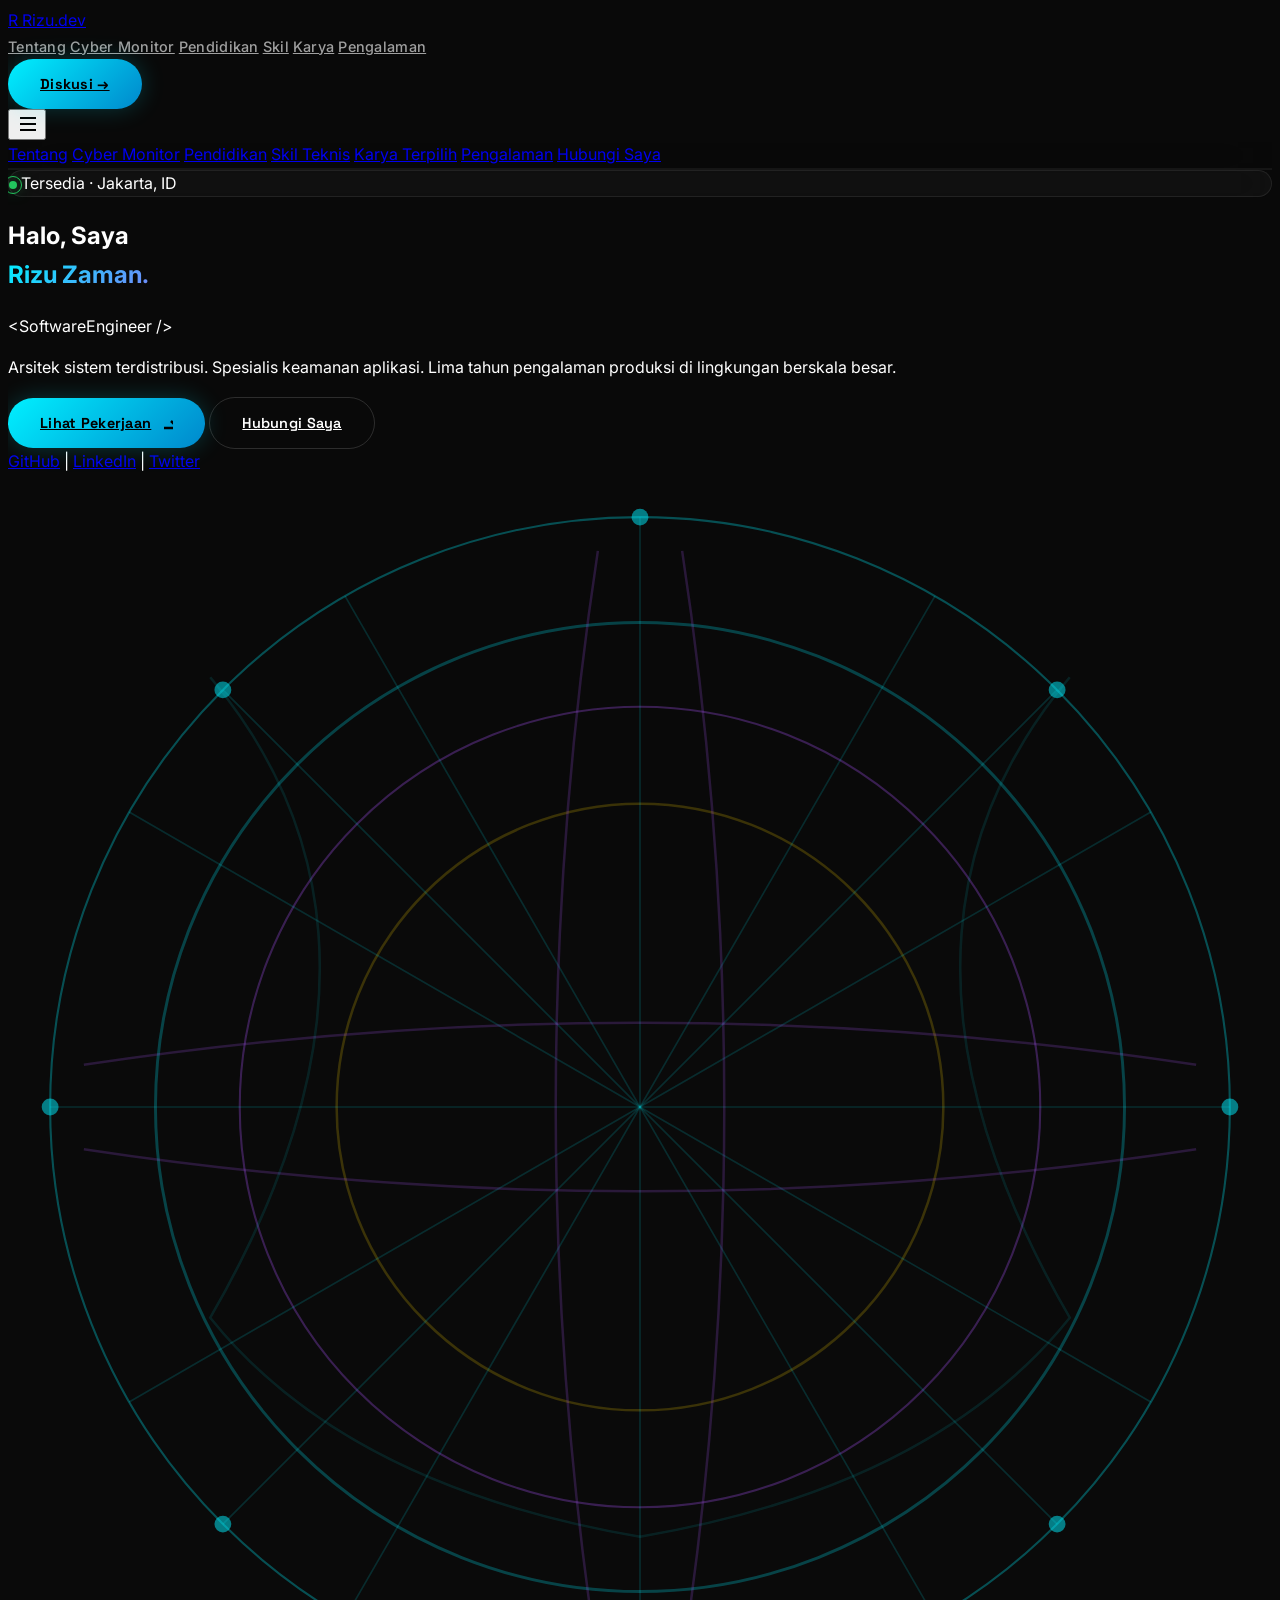
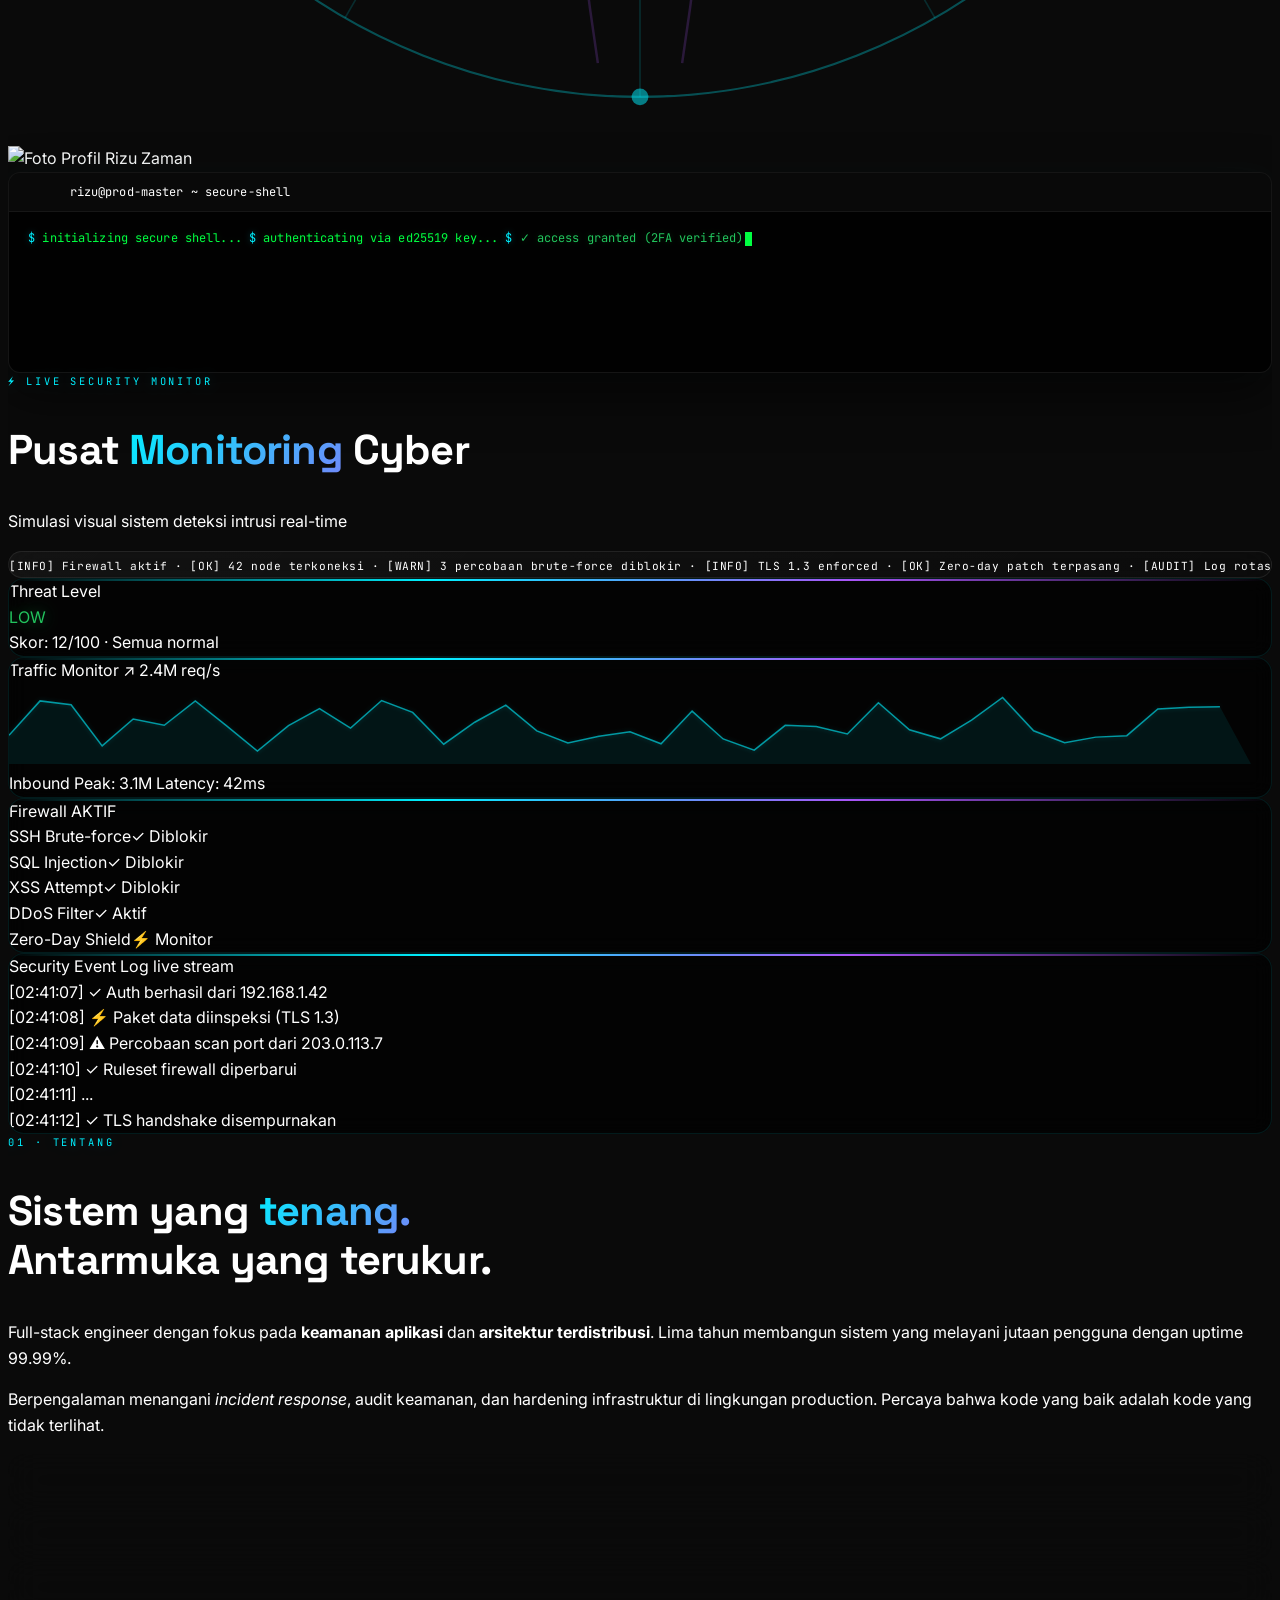
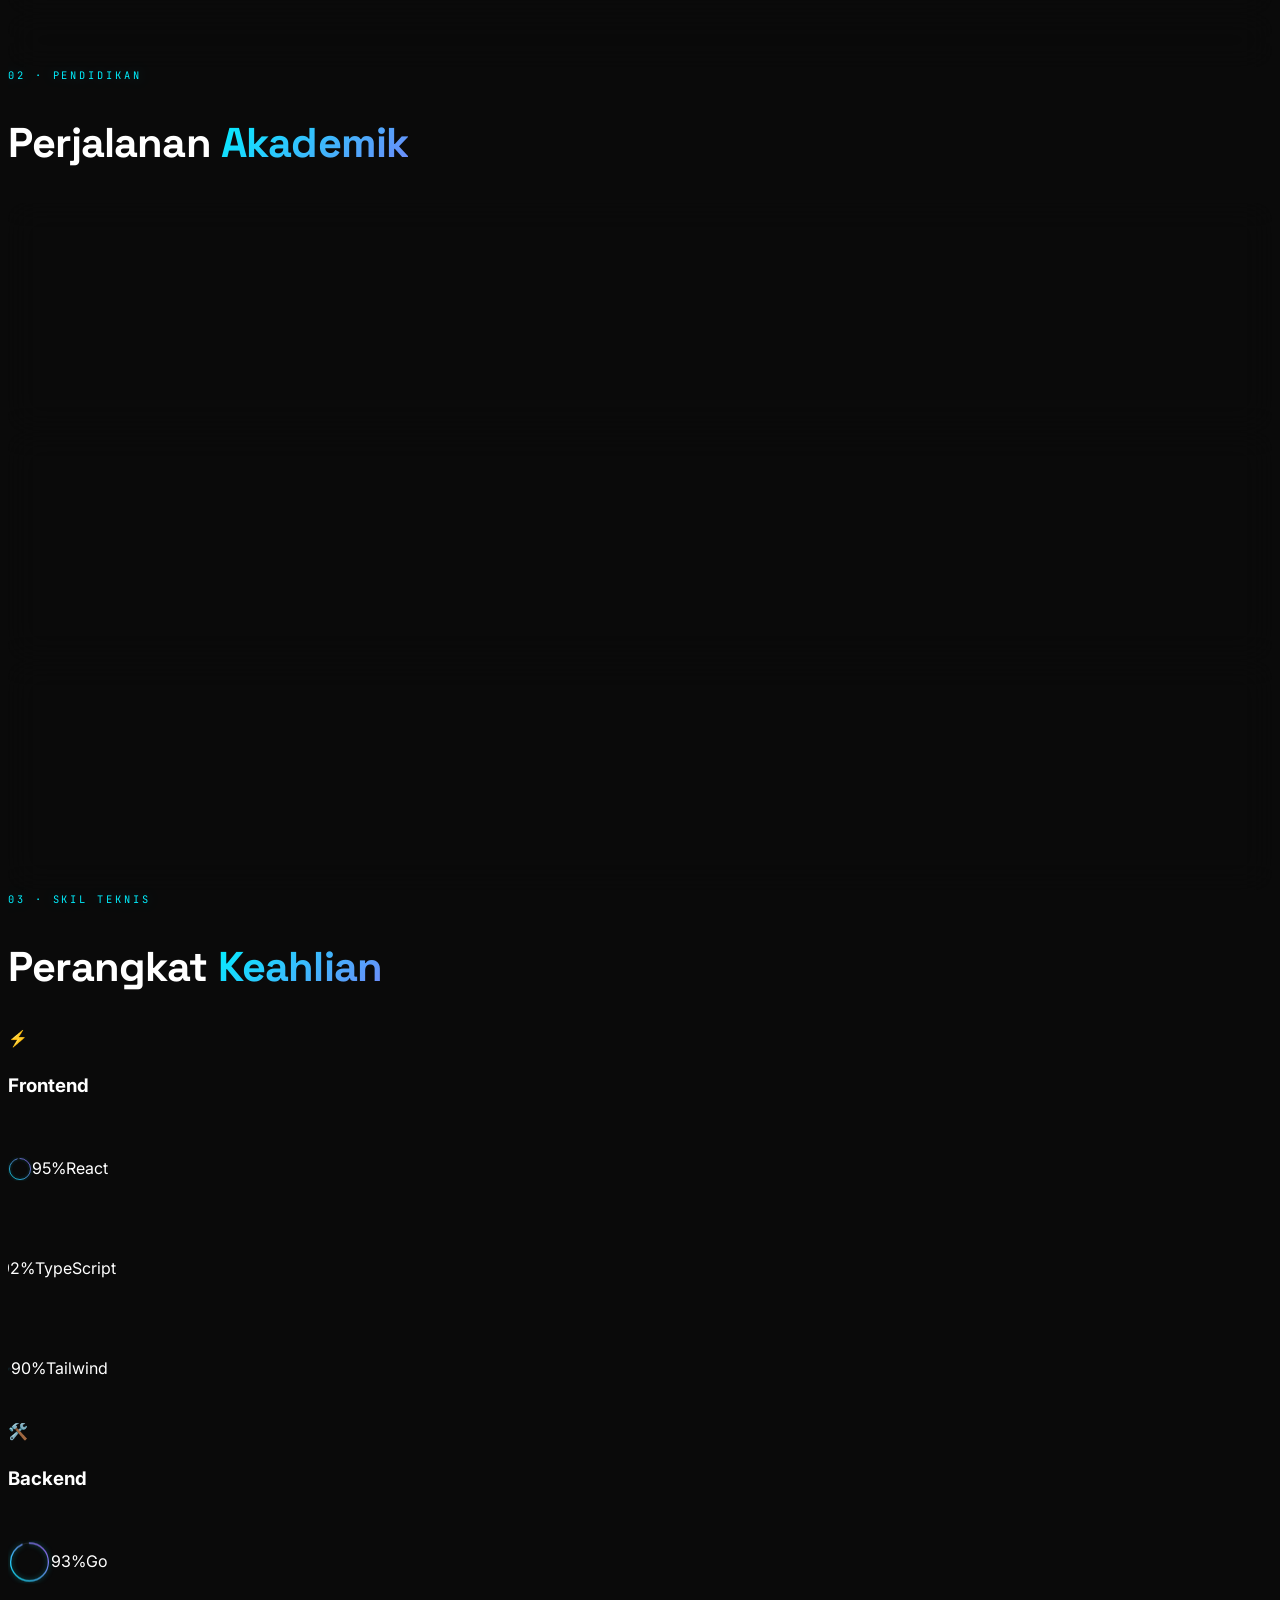
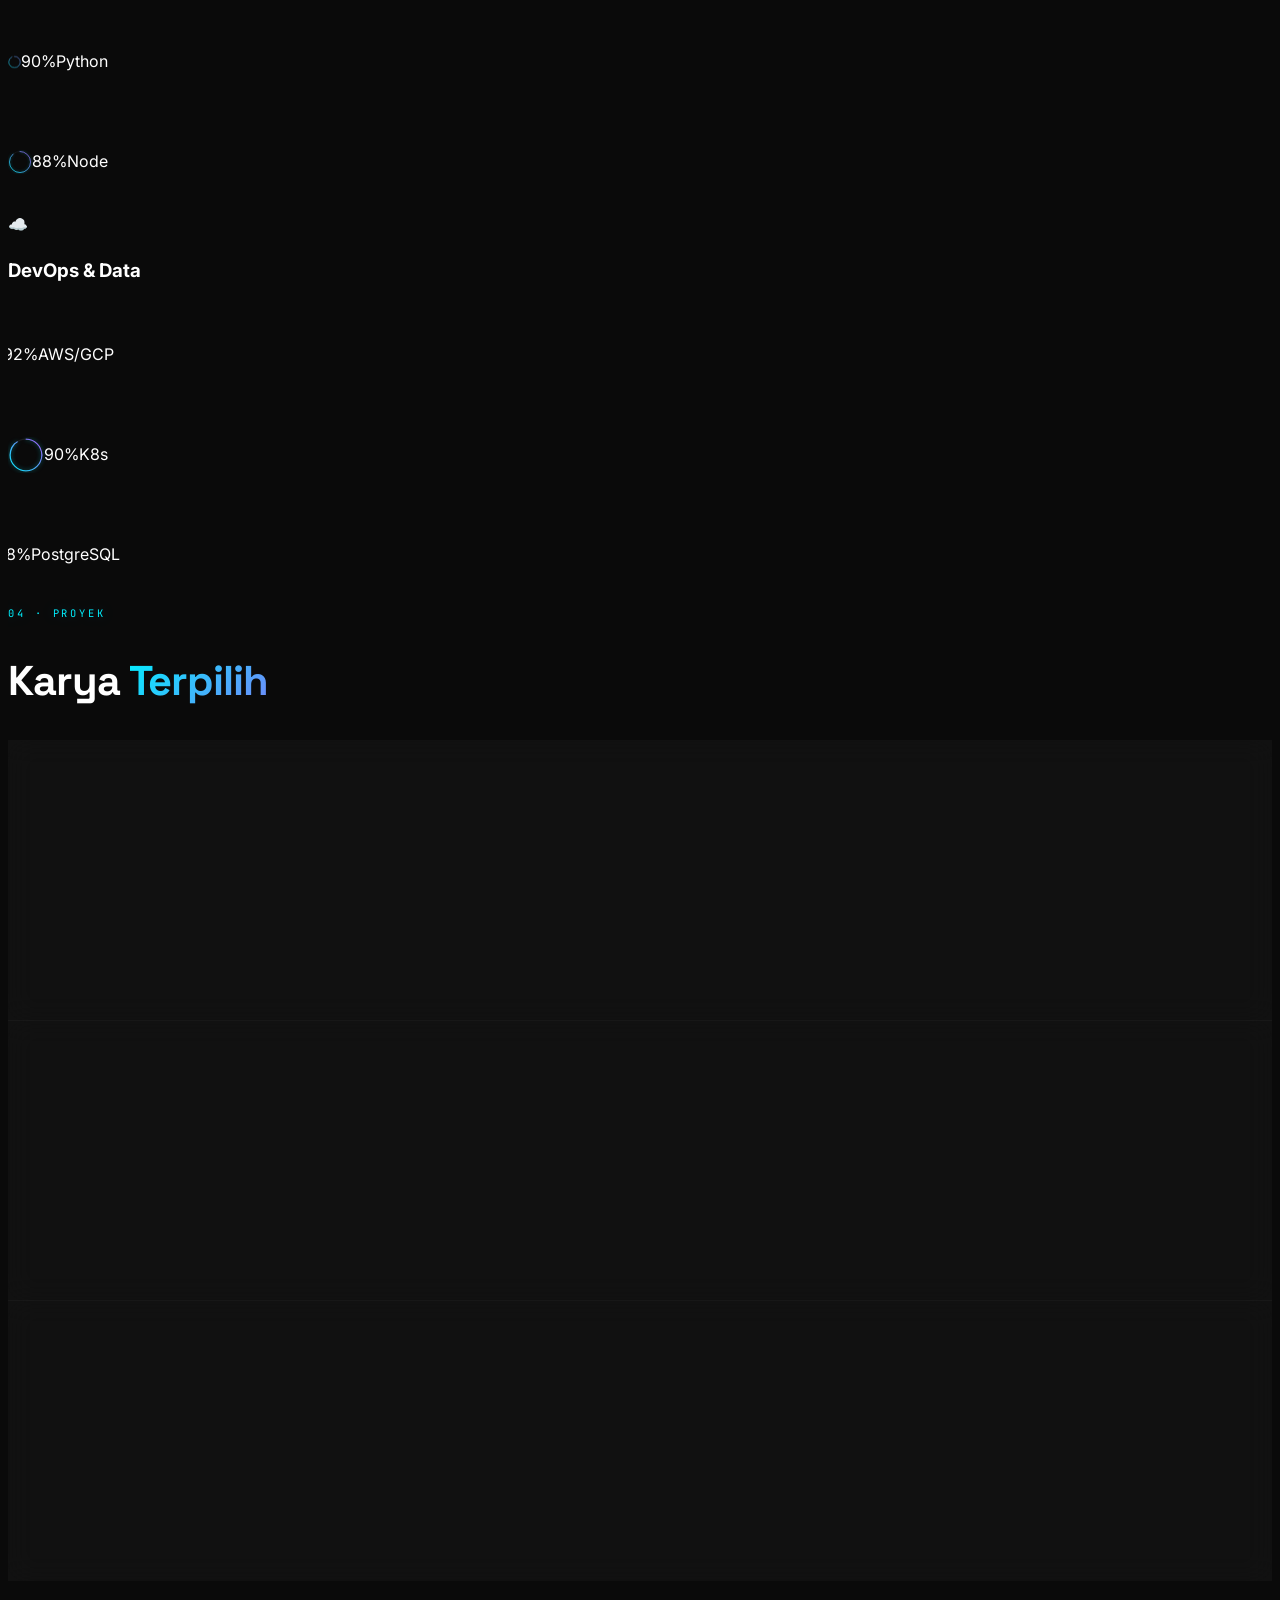
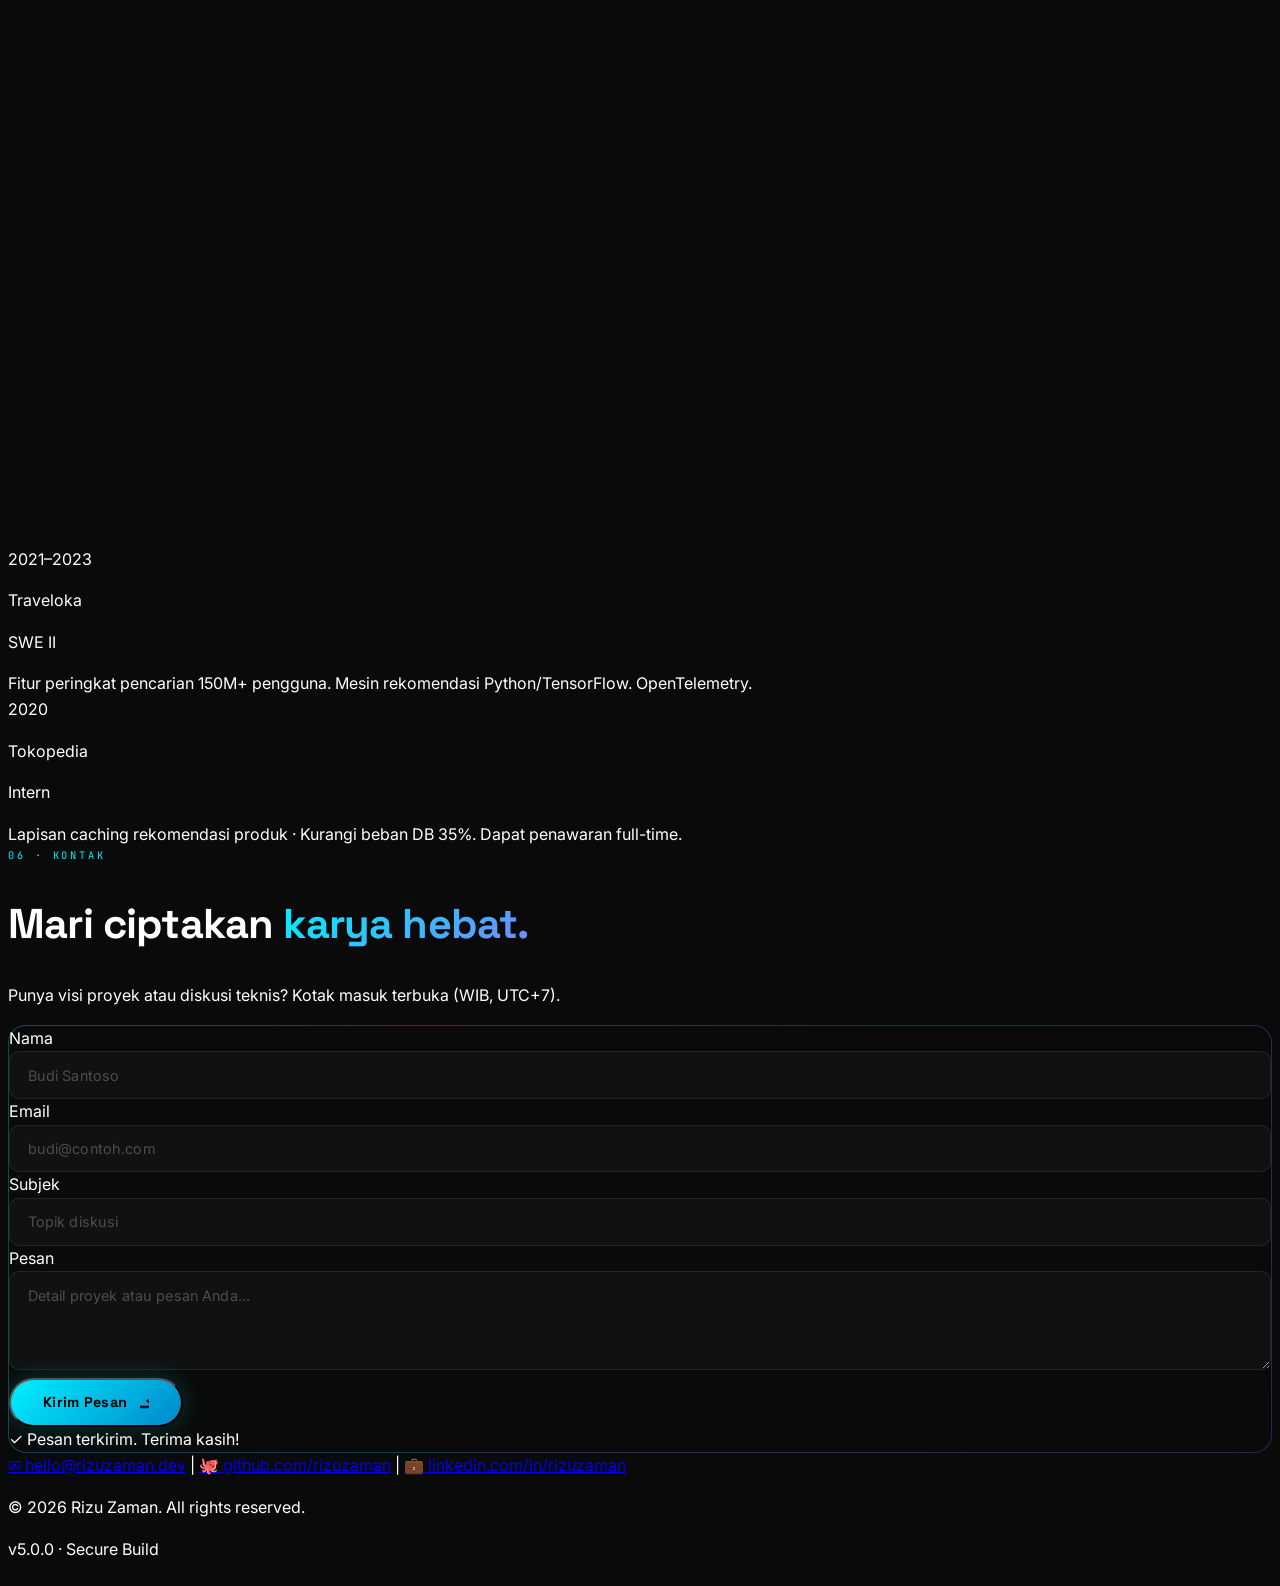
==== commit 2d4a314c: "Update index.html" ====
--- a/index.html
+++ b/index.html
@@ -1,836 +1,1525 @@
 <!DOCTYPE html>
 <html lang="id" class="scroll-smooth">
 <head>
-<meta charset="UTF-8" />
-<meta name="viewport" content="width=device-width, initial-scale=1.0, maximum-scale=1.0, user-scalable=no"/>
-<title>Rizu Zaman — Senior Software Engineer</title>
-<script src="https://cdn.tailwindcss.com"></script>
-
-<!-- Tipografi Premium -->
-<link rel="preconnect" href="https://fonts.googleapis.com">
-<link rel="preconnect" href="https://fonts.gstatic.com" crossorigin>
-<link href="https://fonts.googleapis.com/css2?family=Inter:wght@300;400;500;600&family=JetBrains+Mono:wght@400;500;700&family=Plus+Jakarta+Sans:wght@400;500;600;700;800&display=swap" rel="stylesheet">
-
-<script>
-  tailwind.config = {
-    theme: {
-      extend: {
-        fontFamily: {
-          sans: ['Inter', 'sans-serif'],
-          heading: ['Plus Jakarta Sans', 'sans-serif'],
-          mono: ['JetBrains Mono', 'monospace'],
-        },
-        colors: {
-          brand: {
-            black: '#0a0a0a',
-            dark: '#171717',
-            gray: '#737373',
-            light: '#e5e5e5',
-            white: '#fafafa',
-            accent: '#2563eb', /* Royal Blue Accent */
-          }
-        },
-        boxShadow: {
-          'premium': '0 4px 20px -2px rgba(0, 0, 0, 0.05)',
-          'float': '0 10px 30px -5px rgba(0, 0, 0, 0.1)',
-        }
-      }
-    }
-  }
-</script>
-
-<style>
-  :root {
-    --bg: #fafafa;
-    --text: #0a0a0a;
-    --muted: #737373;
-    --border: #e5e5e5;
-  }
-  
-  body {
-    background-color: var(--bg);
-    color: var(--text);
-    line-height: 1.6;
-    overflow-x: hidden;
-    -webkit-font-smoothing: antialiased;
-  }
-
-  ::selection { background-color: var(--text); color: var(--bg); }
-
-  /* Custom Cursor - Hanya Aktif di Desktop */
-  @media (pointer: fine) {
-    body { cursor: none; }
-    .custom-cursor {
-      position: fixed;
-      top: 0; left: 0;
-      width: 10px; height: 10px;
-      background-color: var(--text);
-      border-radius: 50%;
-      pointer-events: none;
-      z-index: 9999;
-      transform: translate(-50%, -50%);
-      transition: width 0.3s, height 0.3s, background-color 0.3s;
-      mix-blend-mode: difference;
-    }
-    .custom-cursor.hovered {
-      width: 40px; height: 40px;
-      background-color: #ffffff;
-    }
-  }
-  @media (pointer: coarse) { .custom-cursor { display: none !important; } }
-
-  /* Layout Lock Mobile & Scrollbar */
-  html, body { max-width: 100vw; }
-  ::-webkit-scrollbar { width: 8px; }
-  ::-webkit-scrollbar-track { background: var(--bg); }
-  ::-webkit-scrollbar-thumb { background: #d4d4d4; border-radius: 4px; }
-  ::-webkit-scrollbar-thumb:hover { background: #a3a3a3; }
-
-  /* Progress Bar */
-  #scroll-progress {
-    position: fixed; top: 0; left: 0; height: 3px;
-    background: var(--text); width: 0%; z-index: 10000;
-  }
-
-  /* Animasi Reveal */
-  .reveal {
-    opacity: 0; transform: translateY(30px);
-    transition: all 0.8s cubic-bezier(0.16, 1, 0.3, 1);
-  }
-  .reveal.visible { opacity: 1; transform: translateY(0); }
-  .delay-100 { transition-delay: 100ms; }
-  .delay-200 { transition-delay: 200ms; }
-
-  /* Navbar Glassmorphism */
-  .nav-blur {
-    background: rgba(250, 250, 250, 0.85);
-    backdrop-filter: blur(12px);
-    -webkit-backdrop-filter: blur(12px);
-    border-bottom: 1px solid rgba(0,0,0,0.05);
-  }
-
-  /* Komponen Terstruktur (Padat) */
-  .card-bordered {
-    background: #ffffff;
-    border: 1px solid var(--border);
-    border-radius: 16px;
-    transition: all 0.4s ease;
-  }
-  .card-bordered:hover {
-    border-color: #a3a3a3;
-    box-shadow: var(--premium);
-    transform: translateY(-2px);
-  }
-
-  /* Animasi Bar Skil */
-  .skill-track {
-    width: 100%; height: 6px;
-    background: var(--border);
-    border-radius: 99px; overflow: hidden;
-  }
-  .skill-fill {
-    height: 100%; background: var(--text);
-    width: 0; border-radius: 99px;
-    transition: width 1.5s cubic-bezier(0.16, 1, 0.3, 1);
-  }
-
-  /* Tags Mengambang di Hero */
-  .float-tag {
-    position: absolute;
-    background: rgba(255, 255, 255, 0.9);
-    backdrop-filter: blur(8px);
-    border: 1px solid var(--border);
-    padding: 0.5rem 1rem;
-    border-radius: 99px;
-    font-size: 0.875rem;
-    font-family: 'JetBrains Mono', monospace;
-    font-weight: 500;
-    display: flex; align-items: center; gap: 0.5rem;
-    box-shadow: var(--float);
-    animation: floaty 4s ease-in-out infinite;
-    z-index: 20;
-  }
-  @keyframes floaty {
-    0%, 100% { transform: translateY(0); }
-    50% { transform: translateY(-10px); }
-  }
-
-  /* Image Zoom */
-  .img-container { overflow: hidden; border-radius: 12px; }
-  .img-container img { transition: transform 0.8s ease; }
-  .group:hover .img-container img { transform: scale(1.05); }
-
-  /* Tombol Premium */
-  .btn-primary {
-    background: var(--text); color: var(--bg);
-    padding: 0.875rem 2rem; border-radius: 99px;
-    font-family: 'Plus Jakarta Sans', sans-serif; font-weight: 600;
-    display: inline-flex; align-items: center; gap: 0.5rem;
-    transition: all 0.3s ease;
-  }
-  .btn-primary:hover {
-    transform: translateY(-2px);
-    box-shadow: 0 10px 25px -5px rgba(0,0,0,0.2);
-    background: var(--brand-dark);
-  }
-  .btn-outline {
-    background: transparent; color: var(--text);
-    padding: 0.875rem 2rem; border-radius: 99px;
-    border: 1px solid var(--border);
-    font-family: 'Plus Jakarta Sans', sans-serif; font-weight: 600;
-    transition: all 0.3s ease;
-  }
-  .btn-outline:hover { border-color: var(--text); background: var(--text); color: var(--bg); }
-
-  /* Link Underline */
-  .nav-link { position: relative; font-weight: 500; }
-  .nav-link::after {
-    content: ''; position: absolute;
-    width: 100%; transform: scaleX(0); height: 2px;
-    bottom: -4px; left: 0; background-color: var(--text);
-    transform-origin: bottom right; transition: transform 0.3s ease;
-  }
-  .nav-link:hover::after, .nav-link.active::after {
-    transform: scaleX(1); transform-origin: bottom left;
-  }
-
-  /* Input Form */
-  .input-premium {
-    width: 100%; padding: 1rem 1.25rem;
-    background: #ffffff; border: 1px solid var(--border);
-    border-radius: 12px; font-family: 'Inter', sans-serif;
-    transition: all 0.3s ease;
-  }
-  .input-premium:focus {
-    outline: none; border-color: var(--text);
-    box-shadow: 0 0 0 4px rgba(10, 10, 10, 0.05);
-  }
-
-  /* Badge Dot */
-  .status-dot {
-    width: 8px; height: 8px; border-radius: 50%;
-    background-color: #22c55e;
-    box-shadow: 0 0 12px rgba(34, 197, 94, 0.6);
-    position: relative;
-  }
-  .status-dot::after {
-    content: ''; position: absolute; inset: -4px;
-    border-radius: 50%; border: 1px solid #22c55e;
-    animation: ping 2s cubic-bezier(0, 0, 0.2, 1) infinite;
-  }
-</style>
+    <meta charset="UTF-8" />
+    <meta name="viewport" content="width=device-width, initial-scale=1.0, maximum-scale=1.0, user-scalable=no" />
+    <title>Rizu Zaman — Senior Software Engineer | Cyber-Infused Portfolio</title>
+    <script src="https://cdn.tailwindcss.com">
+    </script>
+    <link rel="preconnect" href="https://fonts.googleapis.com">
+    <link rel="preconnect" href="https://fonts.gstatic.com" crossorigin>
+    <link href="https://fonts.googleapis.com/css2?family=Inter:wght@300;400;500;600;700&family=JetBrains+Mono:wght@400;500;700&family=Plus+Jakarta+Sans:wght@400;500;600;700;800&family=Space+Grotesk:wght@400;500;600;700&display=swap" rel="stylesheet">
+
+    <script type="importmap">
+        {"imports": {"three": "https://unpkg.com/three@0.157.0/build/three.module.js"}}
+    </script>
+
+    <script>
+        tailwind.config = {
+            theme: {
+                extend: {
+                    fontFamily: {
+                        sans: ['Inter', 'sans-serif'],
+                        heading: ['Space Grotesk', 'Plus Jakarta Sans', 'sans-serif'],
+                        mono: ['JetBrains Mono', 'monospace'],
+                    },
+                    colors: {
+                        obsidian: '#0a0a0a',
+                        dark: '#111114',
+                        surface: '#16161a',
+                        cyan: '#00f0ff',
+                        purple: '#a855f7',
+                        gold: '#ffd700',
+                        matrix: '#00ff41',
+                    },
+                    boxShadow: {
+                        'glow-cyan': '0 0 40px rgba(0,240,255,0.12)',
+                        'glow-purple': '0 0 40px rgba(168,85,247,0.12)',
+                        'glow-gold': '0 0 30px rgba(255,215,0,0.08)',
+                        'glow-matrix': '0 0 30px rgba(0,255,65,0.08)',
+                        'premium': '0 20px 60px -10px rgba(0,0,0,0.6)',
+                        'card-3d': '0 30px 60px -15px rgba(0,0,0,0.5), 0 0 40px rgba(0,240,255,0.05)',
+                    },
+                    animation: {
+                        'float': 'floaty 7s ease-in-out infinite',
+                        'pulse-glow': 'pulseGlow 3s ease-in-out infinite',
+                        'spin-slow': 'spin 25s linear infinite',
+                        'shimmer': 'shimmer 4s ease-in-out infinite',
+                        'blink': 'blink 1s step-end infinite',
+                        'scan': 'scanline 4s linear infinite',
+                        'ticker': 'ticker 30s linear infinite',
+                        'radar': 'radar 5s linear infinite',
+                    },
+                    keyframes: {
+                        floaty: {
+                            '0%, 100%': { transform: 'translateY(0)' },
+                            '50%': { transform: 'translateY(-10px)' },
+                        },
+                        pulseGlow: {
+                            '0%, 100%': { opacity: '0.5', transform: 'scale(1)' },
+                            '50%': { opacity: '0.8', transform: 'scale(1.02)' },
+                        },
+                        shimmer: {
+                            '0%, 100%': { backgroundPosition: '0% 50%' },
+                            '50%': { backgroundPosition: '100% 50%' },
+                        },
+                        blink: {
+                            '0%, 100%': { opacity: '1' },
+                            '50%': { opacity: '0' },
+                        },
+                        scanline: {
+                            '0%': { transform: 'translateY(-100%)' },
+                            '100%': { transform: 'translateY(100%)' },
+                        },
+                        ticker: {
+                            '0%': { transform: 'translateX(0)' },
+                            '100%': { transform: 'translateX(-50%)' },
+                        },
+                        radar: {
+                            '0%': { transform: 'rotate(0deg)' },
+                            '100%': { transform: 'rotate(360deg)' },
+                        },
+                    },
+                }
+            }
+        }
+    </script>
+
+    <style>
+        :root {
+            --bg: #0a0a0a;
+            --text: #ffffff;
+            --muted: #a0a0a0;
+            --border: rgba(255, 255, 255, 0.08);
+            --cyan: #00f0ff;
+            --purple: #a855f7;
+            --gold: #ffd700;
+            --matrix: #00ff41;
+            --glass-bg: rgba(255, 255, 255, 0.03);
+            --glass-border: rgba(255, 255, 255, 0.08);
+        }
+
+        * {
+            box-sizing: border-box;
+        }
+
+        html,
+        body {
+            max-width: 100vw;
+            overflow-x: hidden;
+            background-color: var(--bg);
+            color: var(--text);
+            line-height: 1.6;
+            -webkit-font-smoothing: antialiased;
+            -moz-osx-font-smoothing: grayscale;
+            scroll-behavior: smooth;
+        }
+
+        body {
+            font-family: 'Inter', sans-serif;
+            position: relative;
+        }
+
+        ::selection {
+            background: var(--cyan);
+            color: #000;
+        }
+
+        ::-webkit-scrollbar {
+            width: 5px;
+        }
+        ::-webkit-scrollbar-track {
+            background: #0a0a0a;
+        }
+        ::-webkit-scrollbar-thumb {
+            background: linear-gradient(180deg, var(--cyan), var(--purple));
+            border-radius: 3px;
+        }
+
+        /* Matrix canvas overlay */
+        #matrix-canvas {
+            position: fixed;
+            top: 0;
+            left: 0;
+            width: 100vw;
+            height: 100vh;
+            pointer-events: none;
+            z-index: 0;
+            opacity: 0.15;
+        }
+
+        /* Spider web frame */
+        .spider-frame {
+            position: relative;
+            width: 300px;
+            height: 300px;
+            margin: 0 auto;
+        }
+        .spider-frame svg {
+            position: absolute;
+            top: 0;
+            left: 0;
+            width: 100%;
+            height: 100%;
+            z-index: 2;
+            pointer-events: none;
+        }
+        .spider-frame .photo-container {
+            position: absolute;
+            top: 50%;
+            left: 50%;
+            transform: translate(-50%, -50%);
+            width: 200px;
+            height: 200px;
+            border-radius: 50%;
+            overflow: hidden;
+            z-index: 1;
+            border: 3px solid rgba(0, 240, 255, 0.4);
+            box-shadow: 0 0 40px rgba(0, 240, 255, 0.2), 0 0 80px rgba(168, 85, 247, 0.15);
+        }
+        .spider-frame .photo-container img {
+            width: 100%;
+            height: 100%;
+            object-fit: cover;
+            object-position: center top;
+            filter: saturate(0.95) contrast(1.02) brightness(0.95);
+            transition: filter 0.5s;
+        }
+        .spider-frame .photo-container img:hover {
+            filter: saturate(1.1) contrast(1.05) brightness(1);
+        }
+
+        /* Glassmorphism */
+        .glass {
+            background: var(--glass-bg);
+            backdrop-filter: blur(20px);
+            -webkit-backdrop-filter: blur(20px);
+            border: 1px solid var(--glass-border);
+            border-radius: 16px;
+        }
+        .glass-nav {
+            background: rgba(10, 10, 10, 0.75);
+            backdrop-filter: blur(24px);
+            -webkit-backdrop-filter: blur(24px);
+            border-bottom: 1px solid rgba(255, 255, 255, 0.05);
+        }
+        .glass-card {
+            background: linear-gradient(135deg, rgba(255, 255, 255, 0.04) 0%, rgba(255, 255, 255, 0.01) 100%);
+            backdrop-filter: blur(16px);
+            -webkit-backdrop-filter: blur(16px);
+            border: 1px solid rgba(255, 255, 255, 0.08);
+            border-radius: 18px;
+            transition: all 0.5s cubic-bezier(0.16, 1, 0.3, 1);
+        }
+        .glass-card:hover {
+            border-color: rgba(0, 240, 255, 0.2);
+            box-shadow: 0 0 30px rgba(0, 240, 255, 0.06), 0 20px 50px -10px rgba(0, 0, 0, 0.5);
+            transform: translateY(-3px);
+        }
+
+        /* Holographic border */
+        .holo-border {
+            position: relative;
+            border: 1px solid transparent;
+            background:
+                linear-gradient(var(--bg), var(--bg)) padding-box,
+                linear-gradient(135deg, rgba(0, 240, 255, 0.3), rgba(168, 85, 247, 0.3), rgba(255, 215, 0, 0.2), rgba(0, 240, 255, 0.3)) border-box;
+            background-size: 300% 300%;
+            animation: holoShift 8s ease-in-out infinite;
+        }
+        @keyframes holoShift {
+            0%,
+            100% {
+                background-position: 0% 50%;
+            }
+            50% {
+                background-position: 100% 50%;
+            }
+        }
+
+        /* Reveal */
+        .reveal {
+            opacity: 0;
+            transform: translateY(35px);
+            transition: all 0.9s cubic-bezier(0.16, 1, 0.3, 1);
+        }
+        .reveal.visible {
+            opacity: 1;
+            transform: translateY(0);
+        }
+        .delay-100 {
+            transition-delay: 100ms;
+        }
+        .delay-200 {
+            transition-delay: 200ms;
+        }
+        .delay-300 {
+            transition-delay: 300ms;
+        }
+
+        /* Nav links */
+        .nav-link {
+            position: relative;
+            font-weight: 500;
+            color: var(--muted);
+            transition: color 0.3s;
+            letter-spacing: 0.02em;
+            font-size: 0.9rem;
+        }
+        .nav-link::after {
+            content: '';
+            position: absolute;
+            width: 100%;
+            transform: scaleX(0);
+            height: 2px;
+            bottom: -6px;
+            left: 0;
+            background: linear-gradient(90deg, var(--cyan), var(--purple));
+            transform-origin: bottom right;
+            transition: transform 0.4s cubic-bezier(0.16, 1, 0.3, 1);
+            border-radius: 2px;
+            box-shadow: 0 0 10px rgba(0, 240, 255, 0.4);
+        }
+        .nav-link:hover,
+        .nav-link.active {
+            color: #fff;
+        }
+        .nav-link:hover::after,
+        .nav-link.active::after {
+            transform: scaleX(1);
+            transform-origin: bottom left;
+        }
+
+        /* Buttons */
+        .btn-primary {
+            background: linear-gradient(135deg, var(--cyan), #0088cc);
+            color: #000;
+            padding: 0.85rem 2rem;
+            border-radius: 99px;
+            font-family: 'Space Grotesk', sans-serif;
+            font-weight: 700;
+            display: inline-flex;
+            align-items: center;
+            gap: 0.5rem;
+            transition: all 0.4s cubic-bezier(0.16, 1, 0.3, 1);
+            box-shadow: 0 0 25px rgba(0, 240, 255, 0.2);
+            letter-spacing: 0.02em;
+            font-size: 0.9rem;
+            position: relative;
+            overflow: hidden;
+        }
+        .btn-primary:hover {
+            transform: translateY(-2px);
+            box-shadow: 0 0 45px rgba(0, 240, 255, 0.35), 0 12px 30px -8px rgba(0, 240, 255, 0.2);
+        }
+        .btn-primary::before {
+            content: '';
+            position: absolute;
+            top: 0;
+            left: -100%;
+            width: 100%;
+            height: 100%;
+            background: linear-gradient(90deg, transparent, rgba(255, 255, 255, 0.35), transparent);
+            transition: left 0.7s;
+        }
+        .btn-primary:hover::before {
+            left: 100%;
+        }
+        .btn-outline {
+            background: transparent;
+            color: #fff;
+            padding: 0.85rem 2rem;
+            border-radius: 99px;
+            border: 1px solid rgba(255, 255, 255, 0.15);
+            font-family: 'Space Grotesk', sans-serif;
+            font-weight: 600;
+            transition: all 0.4s;
+            letter-spacing: 0.02em;
+            font-size: 0.9rem;
+            display: inline-flex;
+            align-items: center;
+            gap: 0.5rem;
+        }
+        .btn-outline:hover {
+            border-color: var(--purple);
+            box-shadow: 0 0 25px rgba(168, 85, 247, 0.2);
+            background: rgba(168, 85, 247, 0.06);
+            transform: translateY(-2px);
+        }
+
+        /* Status dot */
+        .status-dot {
+            width: 8px;
+            height: 8px;
+            border-radius: 50%;
+            background: #22c55e;
+            box-shadow: 0 0 15px rgba(34, 197, 94, 0.7);
+            position: relative;
+            display: inline-block;
+        }
+        .status-dot::after {
+            content: '';
+            position: absolute;
+            inset: -5px;
+            border-radius: 50%;
+            border: 1px solid #22c55e;
+            animation: ping 2.2s cubic-bezier(0, 0, 0.2, 1) infinite;
+        }
+        @keyframes ping {
+            75%,
+            100% {
+                transform: scale(2);
+                opacity: 0;
+            }
+        }
+
+        /* Floating tags */
+        .float-tag {
+            position: absolute;
+            background: rgba(10, 10, 10, 0.8);
+            backdrop-filter: blur(12px);
+            border: 1px solid rgba(255, 255, 255, 0.12);
+            padding: 0.5rem 1rem;
+            border-radius: 99px;
+            font-size: 0.72rem;
+            font-family: 'JetBrains Mono', monospace;
+            font-weight: 500;
+            display: flex;
+            align-items: center;
+            gap: 0.4rem;
+            box-shadow: 0 8px 20px rgba(0, 0, 0, 0.4);
+            animation: floaty 6s ease-in-out infinite;
+            z-index: 30;
+            white-space: nowrap;
+            letter-spacing: 0.02em;
+        }
+        @keyframes floaty {
+            0%,
+            100% {
+                transform: translateY(0) rotate(0deg);
+            }
+            25% {
+                transform: translateY(-6px) rotate(1deg);
+            }
+            75% {
+                transform: translateY(4px) rotate(-1deg);
+            }
+        }
+
+        /* Flip cards */
+        .flip-card {
+            perspective: 1200px;
+            min-height: 280px;
+        }
+        .flip-card-inner {
+            position: relative;
+            width: 100%;
+            height: 100%;
+            transition: transform 0.8s cubic-bezier(0.16, 1, 0.3, 1);
+            transform-style: preserve-3d;
+            min-height: inherit;
+        }
+        .flip-card:hover .flip-card-inner {
+            transform: rotateY(180deg);
+        }
+        .flip-card-front,
+        .flip-card-back {
+            position: absolute;
+            width: 100%;
+            height: 100%;
+            backface-visibility: hidden;
+            border-radius: 18px;
+            overflow: hidden;
+            min-height: inherit;
+        }
+        .flip-card-front {
+            background: rgba(255, 255, 255, 0.03);
+            border: 1px solid rgba(255, 255, 255, 0.08);
+            backdrop-filter: blur(14px);
+            padding: 1.5rem;
+            display: flex;
+            flex-direction: column;
+        }
+        .flip-card-back {
+            background: linear-gradient(135deg, rgba(0, 240, 255, 0.06), rgba(168, 85, 247, 0.06));
+            border: 1px solid rgba(0, 240, 255, 0.15);
+            transform: rotateY(180deg);
+            display: flex;
+            flex-direction: column;
+            justify-content: center;
+            align-items: center;
+            padding: 2rem;
+            backdrop-filter: blur(14px);
+        }
+
+        /* Progress rings */
+        .ring-container {
+            position: relative;
+            width: 100px;
+            height: 100px;
+            display: flex;
+            align-items: center;
+            justify-content: center;
+            flex-shrink: 0;
+        }
+        .ring-svg {
+            transform: rotate(-90deg);
+            width: 100%;
+            height: 100%;
+        }
+        .ring-bg {
+            fill: none;
+            stroke: rgba(255, 255, 255, 0.07);
+            stroke-width: 3;
+        }
+        .ring-fg {
+            fill: none;
+            stroke: url(#ringGradient);
+            stroke-width: 3;
+            stroke-linecap: round;
+            transition: stroke-dashoffset 2s cubic-bezier(0.16, 1, 0.3, 1);
+            filter: drop-shadow(0 0 6px rgba(0, 240, 255, 0.5));
+        }
+
+        /* Terminal */
+        .terminal-window {
+            background: rgba(0, 0, 0, 0.85);
+            border: 1px solid rgba(255, 255, 255, 0.08);
+            border-radius: 12px;
+            overflow: hidden;
+            box-shadow: 0 20px 50px rgba(0, 0, 0, 0.6), 0 0 30px rgba(0, 240, 255, 0.03);
+            font-family: 'JetBrains Mono', monospace;
+            font-size: 0.75rem;
+            letter-spacing: 0.01em;
+        }
+        .terminal-header {
+            background: rgba(255, 255, 255, 0.03);
+            padding: 0.6rem 0.9rem;
+            display: flex;
+            align-items: center;
+            gap: 0.4rem;
+            border-bottom: 1px solid rgba(255, 255, 255, 0.05);
+        }
+        .terminal-dot {
+            width: 9px;
+            height: 9px;
+            border-radius: 50%;
+        }
+        .terminal-body {
+            padding: 1rem 1.2rem;
+            min-height: 160px;
+            max-height: 240px;
+            overflow-y: auto;
+            line-height: 1.7;
+            color: var(--matrix);
+            text-shadow: 0 0 6px rgba(0, 255, 65, 0.2);
+        }
+        .terminal-body .prompt {
+            color: var(--cyan);
+            text-shadow: 0 0 6px rgba(0, 240, 255, 0.3);
+        }
+        .terminal-cursor {
+            display: inline-block;
+            width: 7px;
+            height: 14px;
+            background: var(--matrix);
+            animation: blink 1s step-end infinite;
+            vertical-align: middle;
+            margin-left: 2px;
+        }
+
+        /* Cyber security dashboard */
+        .cyber-dash {
+            position: relative;
+            background: rgba(0, 0, 0, 0.7);
+            border: 1px solid rgba(0, 240, 255, 0.1);
+            border-radius: 16px;
+            overflow: hidden;
+            backdrop-filter: blur(10px);
+        }
+        .cyber-dash::before {
+            content: '';
+            position: absolute;
+            top: 0;
+            left: 0;
+            right: 0;
+            height: 2px;
+            background: linear-gradient(90deg, transparent, var(--cyan), var(--purple), transparent);
+            animation: scanline 4s linear infinite;
+        }
+        .threat-level {
+            transition: all 0.5s;
+        }
+        .threat-level.low {
+            color: #22c55e;
+            text-shadow: 0 0 15px rgba(34, 197, 94, 0.5);
+        }
+        .threat-level.medium {
+            color: #eab308;
+            text-shadow: 0 0 15px rgba(234, 179, 8, 0.5);
+        }
+        .threat-level.high {
+            color: #ef4444;
+            text-shadow: 0 0 15px rgba(239, 68, 68, 0.5);
+        }
+
+        /* Security ticker */
+        .security-ticker {
+            overflow: hidden;
+            white-space: nowrap;
+            position: relative;
+        }
+        .security-ticker-content {
+            display: inline-block;
+            animation: ticker 35s linear infinite;
+            font-family: 'JetBrains Mono', monospace;
+            font-size: 0.7rem;
+            letter-spacing: 0.05em;
+        }
+
+        /* Radar animation */
+        .radar-sweep {
+            position: absolute;
+            top: 50%;
+            left: 50%;
+            width: 100%;
+            height: 100%;
+            transform-origin: center;
+            background: conic-gradient(from 0deg, rgba(0, 240, 255, 0.15), transparent 60deg);
+            animation: radar 4s linear infinite;
+            border-radius: 50%;
+            pointer-events: none;
+        }
+
+        /* Input holographic */
+        .input-holo {
+            width: 100%;
+            padding: 0.9rem 1.1rem;
+            background: rgba(255, 255, 255, 0.03);
+            border: 1px solid rgba(255, 255, 255, 0.08);
+            border-radius: 10px;
+            font-family: 'Inter', sans-serif;
+            color: #fff;
+            transition: all 0.4s;
+            font-size: 0.9rem;
+            letter-spacing: 0.01em;
+        }
+        .input-holo::placeholder {
+            color: rgba(255, 255, 255, 0.25);
+        }
+        .input-holo:focus {
+            outline: none;
+            border-color: var(--cyan);
+            box-shadow: 0 0 18px rgba(0, 240, 255, 0.12);
+            background: rgba(0, 240, 255, 0.03);
+        }
+
+        /* Section labels */
+        .section-label {
+            font-family: 'JetBrains Mono', monospace;
+            font-size: 0.65rem;
+            text-transform: uppercase;
+            letter-spacing: 0.28em;
+            color: var(--cyan);
+            text-shadow: 0 0 15px rgba(0, 240, 255, 0.3);
+            display: block;
+            margin-bottom: 0.8rem;
+        }
+        .section-heading {
+            font-family: 'Space Grotesk', sans-serif;
+            font-size: clamp(1.8rem, 4vw, 2.6rem);
+            font-weight: 700;
+            letter-spacing: -0.02em;
+            color: #fff;
+            line-height: 1.2;
+        }
+
+        /* Gradient text */
+        .gradient-text {
+            background: linear-gradient(135deg, var(--cyan), var(--purple), var(--gold));
+            -webkit-background-clip: text;
+            background-clip: text;
+            -webkit-text-fill-color: transparent;
+            background-size: 300% 300%;
+            animation: shimmer 5s ease-in-out infinite;
+        }
+
+        /* 3D tilt */
+        .tilt-container {
+            transform-style: preserve-3d;
+            transition: transform 0.25s ease;
+            will-change: transform;
+        }
+
+        /* Mobile lock */
+        @media (max-width: 768px) {
+            .spider-frame {
+                width: 240px;
+                height: 240px;
+            }
+            .spider-frame .photo-container {
+                width: 160px;
+                height: 160px;
+            }
+            .float-tag {
+                font-size: 0.6rem;
+                padding: 0.35rem 0.7rem;
+            }
+            .terminal-body {
+                font-size: 0.65rem;
+                min-height: 120px;
+                max-height: 180px;
+            }
+            .ring-container {
+                width: 80px;
+                height: 80px;
+            }
+            .section-heading {
+                font-size: 1.6rem;
+            }
+            .btn-primary,
+            .btn-outline {
+                padding: 0.7rem 1.4rem;
+                font-size: 0.8rem;
+            }
+        }
+        @media (max-width: 480px) {
+            .spider-frame {
+                width: 200px;
+                height: 200px;
+            }
+            .spider-frame .photo-container {
+                width: 130px;
+                height: 130px;
+            }
+            .float-tag {
+                display: none;
+            }
+            .ring-container {
+                width: 65px;
+                height: 65px;
+            }
+        }
+    </style>
 </head>
-<body class="antialiased">
-
-<div id="scroll-progress"></div>
-<div class="custom-cursor hover-target"></div>
-
-<!-- NAVIGASI -->
-<nav class="fixed top-0 left-0 right-0 z-50 nav-blur transition-all duration-300">
-  <div class="max-w-7xl mx-auto px-6 py-4 flex items-center justify-between">
-    <a href="#home" class="font-heading font-bold text-xl tracking-tight flex items-center gap-2 hover-target">
-      <span class="w-8 h-8 rounded bg-brand-black text-white flex items-center justify-center font-mono text-sm">R</span>
-      Rizu<span class="text-brand-gray">.dev</span>
-    </a>
-    
-    <div class="hidden md:flex items-center gap-8 text-sm font-heading">
-      <a class="nav-link hover-target" href="#about">Tentang</a>
-      <a class="nav-link hover-target" href="#education">Pendidikan</a>
-      <a class="nav-link hover-target" href="#skills">Skil</a>
-      <a class="nav-link hover-target" href="#projects">Karya</a>
-      <a class="nav-link hover-target" href="#experience">Pengalaman</a>
-    </div>
-    
-    <div class="hidden md:block">
-      <a href="#contact" class="btn-primary py-2 px-5 text-sm hover-target">Mulai Diskusi →</a>
-    </div>
-
-    <!-- Mobile Menu Button -->
-    <button id="menuBtn" class="md:hidden p-2 hover-target" aria-label="Menu">
-      <svg width="24" height="24" fill="none" stroke="currentColor" stroke-width="2"><path d="M4 6h16M4 12h16M4 18h16"/></svg>
-    </button>
-  </div>
-
-  <!-- Mobile Dropdown -->
-  <div id="mobileMenu" class="hidden md:hidden bg-white border-b border-brand-light px-6 py-6 flex-col gap-4 shadow-xl absolute w-full">
-    <a class="mobile-link text-lg font-heading font-semibold" href="#about">Tentang</a>
-    <a class="mobile-link text-lg font-heading font-semibold" href="#education">Pendidikan</a>
-    <a class="mobile-link text-lg font-heading font-semibold" href="#skills">Skil Teknis</a>
-    <a class="mobile-link text-lg font-heading font-semibold" href="#projects">Karya Terpilih</a>
-    <a class="mobile-link text-lg font-heading font-semibold" href="#experience">Pengalaman Kerja</a>
-    <a class="mobile-link text-lg font-heading font-semibold text-blue-600" href="#contact">Hubungi Saya</a>
-  </div>
-</nav>
-
-<!-- HERO -->
-<section id="home" class="relative min-h-[95vh] flex items-center pt-24 pb-16 overflow-hidden">
-  <div class="max-w-7xl mx-auto px-6 grid lg:grid-cols-2 gap-12 lg:gap-8 items-center w-full z-10">
-    
-    <!-- Kolom Kiri: Teks -->
-    <div class="reveal">
-      <div class="inline-flex items-center gap-3 px-4 py-2 rounded-full border border-brand-light bg-white mb-8 shadow-sm">
-        <div class="status-dot"></div>
-        <span class="text-xs font-mono font-medium text-brand-gray uppercase tracking-wider">Tersedia untuk peluang baru · Jakarta, ID</span>
-      </div>
-      
-      <h1 class="font-heading text-5xl md:text-7xl lg:text-[5rem] font-extrabold leading-[1.05] tracking-tight mb-6">
-        Halo, Saya <br/> <span class="text-brand-black">Rizu Zaman.</span>
-      </h1>
-      
-      <p class="font-mono text-lg text-blue-600 font-semibold mb-6 tracking-tight">&lt;SoftwareEngineer /&gt;</p>
-      
-      <p class="text-lg md:text-xl text-brand-gray font-light max-w-lg mb-10 leading-relaxed">
-        Saya merancang sistem terdistribusi yang tangguh di bawah beban tinggi, serta antarmuka yang bersih dan optimal. Lima tahun pengalaman mengubah masalah rumit menjadi kode level produksi.
-      </p>
-      
-      <div class="flex flex-wrap items-center gap-4 mb-12">
-        <a href="#projects" class="btn-primary hover-target">Lihat Pekerjaan <svg width="16" height="16" fill="none" stroke="currentColor" stroke-width="2.5"><path d="M5 12h14M12 5l7 7-7 7"/></svg></a>
-        <a href="#contact" class="btn-outline hover-target">Hubungi Saya</a>
-      </div>
-      
-      <div class="flex items-center gap-6 text-sm font-mono text-brand-gray">
-        <a href="#" class="hover:text-brand-black transition-colors hover-target">GitHub</a>
-        <a href="#" class="hover:text-brand-black transition-colors hover-target">LinkedIn</a>
-        <a href="#" class="hover:text-brand-black transition-colors hover-target">Twitter</a>
-      </div>
-    </div>
-
-    <!-- Kolom Kanan: Visual Eksklusif (Restored Tags) -->
-    <div class="relative flex justify-center lg:justify-end reveal delay-200 mt-10 lg:mt-0">
-      <div class="relative w-72 h-72 md:w-96 md:h-96">
-        <!-- Bingkai Estetik -->
-        <div class="absolute inset-0 border-2 border-brand-light rounded-full transform translate-x-4 translate-y-4"></div>
-        <div class="absolute inset-0 bg-white rounded-full overflow-hidden border border-brand-light z-10 shadow-xl">
-          <img src="https://i.ibb.co.com/gLnFBLbL/IMG-20260810-124727.png" alt="Rizu Zaman" class="w-full h-full object-cover grayscale hover:grayscale-0 transition-all duration-700"/>
+<body class="antialiased bg-[#0a0a0a]">
+
+    <!-- Matrix rain canvas -->
+    <canvas id="matrix-canvas"></canvas>
+
+    <!-- Scroll progress -->
+    <div id="scroll-progress" class="fixed top-0 left-0 h-[2px] bg-gradient-to-r from-cyan-400 via-purple-500 to-gold-400 z-[100000] w-0 transition-all duration-150"></div>
+
+    <!-- Custom cursor -->
+    <div class="custom-cursor hidden md:block fixed top-0 left-0 w-2 h-2 bg-cyan-400 rounded-full pointer-events-none z-[99999]" id="cursor"></div>
+    <div class="custom-cursor-ring hidden md:block fixed top-0 left-0 w-8 h-8 border border-white/20 rounded-full pointer-events-none z-[99998]" id="cursorRing"></div>
+
+    <!-- Navigation -->
+    <nav class="fixed top-0 left-0 right-0 z-50 glass-nav transition-all duration-500">
+        <div class="max-w-7xl mx-auto px-4 md:px-6 py-3 md:py-4 flex items-center justify-between">
+            <a href="#home" class="font-heading font-bold text-lg md:text-xl tracking-tight flex items-center gap-2 group">
+                <span class="w-8 h-8 md:w-9 md:h-9 rounded-lg bg-gradient-to-br from-cyan-500 to-purple-600 text-black flex items-center justify-center font-mono text-sm shadow-lg shadow-cyan-500/20 group-hover:scale-110 transition-transform">R</span>
+                <span class="text-white">Rizu<span class="text-cyan-400">.dev</span></span>
+            </a>
+
+            <div class="hidden md:flex items-center gap-6 lg:gap-8 text-sm font-heading">
+                <a class="nav-link" href="#about">Tentang</a>
+                <a class="nav-link" href="#cyber">Cyber Monitor</a>
+                <a class="nav-link" href="#education">Pendidikan</a>
+                <a class="nav-link" href="#skills">Skil</a>
+                <a class="nav-link" href="#projects">Karya</a>
+                <a class="nav-link" href="#experience">Pengalaman</a>
+            </div>
+
+            <div class="hidden md:block">
+                <a href="#contact" class="btn-primary py-2 px-4 lg:px-5 text-xs lg:text-sm">Diskusi →</a>
+            </div>
+
+            <button id="menuBtn" class="md:hidden p-2 text-white" aria-label="Menu">
+                <svg width="22" height="22" fill="none" stroke="currentColor" stroke-width="2"><path d="M4 6h16M4 12h16M4 18h16"/></svg>
+            </button>
         </div>
-        
-        <!-- Tag Mengambang yang Dikembalikan -->
-        <div class="float-tag hover-target" style="top: 10%; left: -15%; animation-delay: 0s;">
-          <span class="w-2 h-2 rounded-full bg-blue-500"></span> React · Next.js
+
+        <div id="mobileMenu" class="hidden md:hidden glass-nav px-5 py-5 flex-col gap-3 absolute w-full border-t border-white/5">
+            <a class="mobile-link text-base font-heading font-semibold text-white py-1.5" href="#about">Tentang</a>
+            <a class="mobile-link text-base font-heading font-semibold text-white py-1.5" href="#cyber">Cyber Monitor</a>
+            <a class="mobile-link text-base font-heading font-semibold text-white py-1.5" href="#education">Pendidikan</a>
+            <a class="mobile-link text-base font-heading font-semibold text-white py-1.5" href="#skills">Skil Teknis</a>
+            <a class="mobile-link text-base font-heading font-semibold text-white py-1.5" href="#projects">Karya Terpilih</a>
+            <a class="mobile-link text-base font-heading font-semibold text-white py-1.5" href="#experience">Pengalaman</a>
+            <a class="mobile-link text-base font-heading font-semibold text-cyan-400 py-1.5" href="#contact">Hubungi Saya</a>
         </div>
-        <div class="float-tag hover-target" style="bottom: 15%; right: -10%; animation-delay: 1.5s;">
-          <span class="w-2 h-2 rounded-full bg-emerald-500"></span> Go · Kubernetes
+    </nav>
+
+    <!-- HERO SECTION -->
+    <section id="home" class="relative min-h-screen flex items-center pt-24 md:pt-28 pb-12 md:pb-16 overflow-hidden">
+        <div class="absolute inset-0 bg-[radial-gradient(circle_at_30%_50%,rgba(0,240,255,0.02)_0%,transparent_60%),radial-gradient(circle_at_70%_50%,rgba(168,85,247,0.02)_0%,transparent_60%)] pointer-events-none"></div>
+
+        <div class="max-w-7xl mx-auto px-4 md:px-6 grid lg:grid-cols-2 gap-10 lg:gap-8 items-center w-full relative z-10">
+            <!-- Left: text + spider web profile -->
+            <div class="reveal order-2 lg:order-1">
+                <div class="inline-flex items-center gap-2 px-3 py-1.5 md:px-4 md:py-2 rounded-full glass mb-6">
+                    <div class="status-dot"></div>
+                    <span class="text-[10px] md:text-xs font-mono font-medium text-white/60 uppercase tracking-wider">Tersedia · Jakarta, ID</span>
+                </div>
+
+                <h1 class="font-heading text-4xl md:text-5xl lg:text-[3.8rem] font-extrabold leading-[1.08] tracking-tight mb-4">
+                    <span class="text-white/50">Halo, Saya</span><br/>
+                    <span class="gradient-text">Rizu Zaman.</span>
+                </h1>
+
+                <p class="font-mono text-base md:text-lg text-cyan-400 font-semibold mb-4 tracking-tight">&lt;SoftwareEngineer /&gt;</p>
+
+                <p class="text-sm md:text-base text-white/45 font-light max-w-md mb-6 leading-relaxed">
+                    Arsitek sistem terdistribusi. Spesialis keamanan aplikasi. Lima tahun pengalaman produksi di lingkungan berskala besar.
+                </p>
+
+                <div class="flex flex-wrap items-center gap-3 mb-6">
+                    <a href="#projects" class="btn-primary text-xs md:text-sm">Lihat Pekerjaan
+                        <svg width="14" height="14" fill="none" stroke="currentColor" stroke-width="2.5"><path d="M5 12h14M12 5l7 7-7 7"/></svg>
+                    </a>
+                    <a href="#contact" class="btn-outline text-xs md:text-sm">Hubungi Saya</a>
+                </div>
+
+                <div class="flex items-center gap-4 text-xs md:text-sm font-mono text-white/35">
+                    <a href="#" class="hover:text-cyan-400 transition-colors">GitHub</a>
+                    <span class="text-white/15">|</span>
+                    <a href="#" class="hover:text-purple-400 transition-colors">LinkedIn</a>
+                    <span class="text-white/15">|</span>
+                    <a href="#" class="hover:text-gold transition-colors">Twitter</a>
+                </div>
+            </div>
+
+            <!-- Right: spider web profile photo + 3D globe -->
+            <div class="relative flex justify-center order-1 lg:order-2 reveal delay-200">
+                <div class="relative w-[240px] h-[240px] md:w-[300px] md:h-[300px]">
+                    <!-- Spider web SVG frame -->
+                    <svg viewBox="0 0 300 300" class="absolute inset-0 w-full h-full z-20 pointer-events-none">
+                        <!-- Outer web rings -->
+                        <circle cx="150" cy="150" r="140" fill="none" stroke="rgba(0,240,255,0.3)" stroke-width="0.5" />
+                        <circle cx="150" cy="150" r="115" fill="none" stroke="rgba(0,240,255,0.25)" stroke-width="0.7" />
+                        <circle cx="150" cy="150" r="95" fill="none" stroke="rgba(168,85,247,0.3)" stroke-width="0.5" />
+                        <circle cx="150" cy="150" r="72" fill="none" stroke="rgba(255,215,0,0.2)" stroke-width="0.6" />
+                        <!-- Radial web lines -->
+                        <g stroke="rgba(0,240,255,0.15)" stroke-width="0.4">
+                            <line x1="150" y1="10" x2="150" y2="290" />
+                            <line x1="10" y1="150" x2="290" y2="150" />
+                            <line x1="51" y1="51" x2="249" y2="249" />
+                            <line x1="249" y1="51" x2="51" y2="249" />
+                            <line x1="10" y1="150" x2="290" y2="150" transform="rotate(30 150 150)" />
+                            <line x1="10" y1="150" x2="290" y2="150" transform="rotate(60 150 150)" />
+                            <line x1="10" y1="150" x2="290" y2="150" transform="rotate(120 150 150)" />
+                            <line x1="10" y1="150" x2="290" y2="150" transform="rotate(150 150 150)" />
+                        </g>
+                        <!-- Curved web strands -->
+                        <g fill="none" stroke="rgba(168,85,247,0.2)" stroke-width="0.6">
+                            <path d="M140,18 Q120,150 140,282" />
+                            <path d="M160,18 Q180,150 160,282" />
+                            <path d="M18,140 Q150,120 282,140" />
+                            <path d="M18,160 Q150,180 282,160" />
+                            <path d="M48,48 Q100,110 48,200 Q80,240 150,252" stroke="rgba(0,240,255,0.1)" />
+                            <path d="M252,48 Q200,110 252,200 Q220,240 150,252" stroke="rgba(0,240,255,0.1)" />
+                        </g>
+                        <!-- Anchor points (small dots) -->
+                        <g fill="rgba(0,240,255,0.5)">
+                            <circle cx="150" cy="10" r="2" />
+                            <circle cx="150" cy="290" r="2" />
+                            <circle cx="10" cy="150" r="2" />
+                            <circle cx="290" cy="150" r="2" />
+                            <circle cx="51" cy="51" r="2" />
+                            <circle cx="249" cy="249" r="2" />
+                            <circle cx="249" cy="51" r="2" />
+                            <circle cx="51" cy="249" r="2" />
+                        </g>
+                    </svg>
+
+                    <!-- Profile photo -->
+                    <div class="photo-container">
+                        <img src="https://i.ibb.co.com/gLnFBLbL/IMG-20260810-124727.png" alt="Foto Profil Rizu Zaman" class="w-full h-full object-cover" loading="lazy" />
+                    </div>
+
+                    <!-- Subtle glow behind web -->
+                    <div class="absolute inset-0 rounded-full bg-cyan-500/3 blur-3xl animate-pulse-glow -z-10"></div>
+                </div>
+            </div>
         </div>
-        <div class="float-tag hover-target" style="top: 50%; left: -20%; animation-delay: 2.5s;">
-          <span class="w-2 h-2 rounded-full bg-purple-500"></span> Python · ML
+
+        <!-- Terminal -->
+        <div class="max-w-7xl mx-auto px-4 md:px-6 relative z-10 mt-10 md:mt-12 reveal delay-300">
+            <div class="terminal-window max-w-xl md:max-w-2xl">
+                <div class="terminal-header">
+                    <span class="terminal-dot bg-red-500"></span>
+                    <span class="terminal-dot bg-yellow-500"></span>
+                    <span class="terminal-dot bg-green-500"></span>
+                    <span class="text-white/30 text-[10px] ml-2 font-mono">rizu@prod-master ~ secure-shell</span>
+                </div>
+                <div class="terminal-body" id="terminalBody"></div>
+            </div>
         </div>
-      </div>
-    </div>
-  </div>
-</section>
-
-<!-- TENTANG & STATISTIK -->
-<section id="about" class="py-24 border-t border-brand-light bg-white">
-  <div class="max-w-7xl mx-auto px-6">
-    <div class="reveal mb-12">
-      <span class="font-mono text-xs uppercase tracking-[0.2em] text-brand-gray mb-4 block">01 · Tentang Saya</span>
-      <h2 class="font-heading text-3xl md:text-4xl font-bold tracking-tight">Sistem yang tenang. Antarmuka yang terukur.</h2>
-    </div>
-
-    <div class="grid lg:grid-cols-12 gap-12">
-      <div class="lg:col-span-7 reveal delay-100">
-        <div class="space-y-6 text-brand-gray text-lg font-light leading-relaxed">
-          <p>Saya adalah seorang <em>full-stack software engineer</em> yang berbasis di Jakarta, terobsesi untuk membangun sistem yang terukur dan produk yang benar-benar dinikmati orang. Perjalanan saya dimulai dari memodifikasi ROM kustom di ponsel Android bekas—dan berkembang menjadi perancang arsitektur layanan mikro yang melayani jutaan permintaan sehari.</p>
-          <p>Saat ini saya bekerja di persimpangan antara infrastruktur <em>backend</em> dan kerajinan <em>frontend</em>. Saya percaya perangkat lunak yang hebat tidak kasat mata—ia bekerja dengan sempurna, bahkan pada hari dengan lonjakan lalu lintas tertinggi.</p>
-          <p>Di luar kode, saya menulis esai teknis, membimbing pengembang muda di komunitas Indonesia, dan berburu pemandangan matahari terbit dengan kamera dan secangkir kopi tubruk.</p>
+    </section>
+
+    <!-- CYBER SECURITY MONITORING DASHBOARD -->
+    <section id="cyber" class="py-20 md:py-24 relative">
+        <div class="absolute inset-0 bg-gradient-to-b from-transparent via-cyan-500/2 to-transparent pointer-events-none"></div>
+        <div class="max-w-7xl mx-auto px-4 md:px-6 relative z-10">
+            <div class="reveal mb-10">
+                <span class="section-label">⚡ Live Security Monitor</span>
+                <h2 class="section-heading">Pusat <span class="gradient-text">Monitoring</span> Cyber</h2>
+                <p class="text-white/35 text-sm mt-2 font-light">Simulasi visual sistem deteksi intrusi real-time</p>
+            </div>
+
+            <!-- Security ticker -->
+            <div class="security-ticker glass-card py-3 px-4 mb-8 reveal delay-100 overflow-hidden">
+                <div class="security-ticker-content text-white/40">
+                    <span class="text-cyan-400/60">[INFO]</span> Firewall aktif · 
+                    <span class="text-green-400/60">[OK]</span> 42 node terkoneksi · 
+                    <span class="text-yellow-400/60">[WARN]</span> 3 percobaan brute-force diblokir · 
+                    <span class="text-cyan-400/60">[INFO]</span> TLS 1.3 enforced · 
+                    <span class="text-green-400/60">[OK]</span> Zero-day patch terpasang · 
+                    <span class="text-purple-400/60">[AUDIT]</span> Log rotasi selesai · 
+                    <span class="text-cyan-400/60">[INFO]</span> Monitoring aktif 24/7 ·
+                    <span class="text-green-400/60">[OK]</span> Semua sertifikat valid · 
+                    <span class="text-yellow-400/60">[WARN]</span> Trafik spike terdeteksi · 
+                </div>
+            </div>
+
+            <!-- Dashboard grid -->
+            <div class="grid md:grid-cols-3 gap-4 md:gap-6">
+                <!-- Threat level panel -->
+                <div class="cyber-dash p-5 md:p-6 reveal delay-100">
+                    <div class="flex items-center justify-between mb-3">
+                        <span class="font-mono text-[10px] text-white/40 uppercase tracking-widest">Threat Level</span>
+                        <span class="w-2 h-2 rounded-full bg-green-500 animate-pulse"></span>
+                    </div>
+                    <div class="threat-level low font-heading text-3xl md:text-4xl font-bold">LOW</div>
+                    <div class="mt-3 h-2 bg-white/5 rounded-full overflow-hidden">
+                        <div class="h-full w-1/5 bg-green-500/70 rounded-full transition-all duration-700" id="threatBar"></div>
+                    </div>
+                    <div class="mt-3 text-[10px] font-mono text-white/30">Skor: 12/100 · Semua normal</div>
+                </div>
+
+                <!-- Network traffic panel -->
+                <div class="cyber-dash p-5 md:p-6 reveal delay-200">
+                    <div class="flex items-center justify-between mb-3">
+                        <span class="font-mono text-[10px] text-white/40 uppercase tracking-widest">Traffic Monitor</span>
+                        <span class="text-cyan-400 text-xs">↗ 2.4M req/s</span>
+                    </div>
+                    <canvas id="trafficCanvas" class="w-full h-20 md:h-24"></canvas>
+                    <div class="flex justify-between text-[9px] font-mono text-white/25 mt-2">
+                        <span>Inbound</span>
+                        <span>Peak: 3.1M</span>
+                        <span>Latency: 42ms</span>
+                    </div>
+                </div>
+
+                <!-- Firewall / Intrusion panel -->
+                <div class="cyber-dash p-5 md:p-6 reveal delay-300">
+                    <div class="flex items-center justify-between mb-3">
+                        <span class="font-mono text-[10px] text-white/40 uppercase tracking-widest">Firewall</span>
+                        <span class="text-green-400 text-xs">AKTIF</span>
+                    </div>
+                    <div class="space-y-2">
+                        <div class="flex justify-between text-[10px] font-mono text-white/40">
+                            <span>SSH Brute-force</span><span class="text-green-400">✓ Diblokir</span>
+                        </div>
+                        <div class="flex justify-between text-[10px] font-mono text-white/40">
+                            <span>SQL Injection</span><span class="text-green-400">✓ Diblokir</span>
+                        </div>
+                        <div class="flex justify-between text-[10px] font-mono text-white/40">
+                            <span>XSS Attempt</span><span class="text-green-400">✓ Diblokir</span>
+                        </div>
+                        <div class="flex justify-between text-[10px] font-mono text-white/40">
+                            <span>DDoS Filter</span><span class="text-green-400">✓ Aktif</span>
+                        </div>
+                        <div class="flex justify-between text-[10px] font-mono text-white/40">
+                            <span>Zero-Day Shield</span><span class="text-yellow-400">⚡ Monitor</span>
+                        </div>
+                    </div>
+                </div>
+            </div>
+
+            <!-- Security event log -->
+            <div class="cyber-dash mt-6 p-4 md:p-5 reveal delay-200">
+                <div class="flex items-center justify-between mb-3">
+                    <span class="font-mono text-[10px] text-white/40 uppercase tracking-widest">Security Event Log</span>
+                    <span class="text-[9px] font-mono text-white/25">live stream</span>
+                </div>
+                <div class="space-y-1.5 font-mono text-[10px] md:text-[11px] leading-relaxed max-h-32 overflow-y-auto" id="securityLog">
+                    <div class="text-green-400/60">[02:41:07] ✓ Auth berhasil dari 192.168.1.42</div>
+                    <div class="text-cyan-400/50">[02:41:08] ⚡ Paket data diinspeksi (TLS 1.3)</div>
+                    <div class="text-yellow-400/50">[02:41:09] ⚠ Percobaan scan port dari 203.0.113.7</div>
+                    <div class="text-green-400/60">[02:41:10] ✓ Ruleset firewall diperbarui</div>
+                    <div class="text-white/30">[02:41:11] ...</div>
+                </div>
+            </div>
         </div>
-      </div>
-      
-      <!-- Statistik Kunci (Data Asli Dipertahankan) -->
-      <div class="lg:col-span-5 grid grid-cols-2 gap-4 reveal delay-200">
-        <div class="card-bordered p-6 flex flex-col justify-center items-center text-center">
-          <div class="font-heading text-4xl font-extrabold text-brand-black mb-1">5+</div>
-          <div class="text-xs font-mono text-brand-gray uppercase">Tahun Pengalaman</div>
+    </section>
+
+    <!-- TENTANG & STATISTIK -->
+    <section id="about" class="py-20 md:py-24 relative">
+        <div class="max-w-7xl mx-auto px-4 md:px-6 relative z-10">
+            <div class="reveal mb-10">
+                <span class="section-label">01 · Tentang</span>
+                <h2 class="section-heading">Sistem yang <span class="gradient-text">tenang.</span><br/>Antarmuka yang terukur.</h2>
+            </div>
+            <div class="grid lg:grid-cols-12 gap-8 md:gap-10">
+                <div class="lg:col-span-7 reveal delay-100">
+                    <div class="space-y-4 text-white/45 text-sm md:text-base font-light leading-relaxed">
+                        <p>Full-stack engineer dengan fokus pada <strong class="text-white/70 font-medium">keamanan aplikasi</strong> dan <strong class="text-white/70 font-medium">arsitektur terdistribusi</strong>. Lima tahun membangun sistem yang melayani jutaan pengguna dengan uptime 99.99%.</p>
+                        <p>Berpengalaman menangani <em class="text-white/60 not-italic font-medium">incident response</em>, audit keamanan, dan hardening infrastruktur di lingkungan production. Percaya bahwa kode yang baik adalah kode yang tidak terlihat.</p>
+                    </div>
+                </div>
+                <div class="lg:col-span-5 grid grid-cols-2 gap-3 md:gap-4 reveal delay-200">
+                    <div class="glass-card p-4 md:p-5 text-center">
+                        <div class="font-heading text-2xl md:text-3xl font-bold text-cyan-400 mb-1">5+</div>
+                        <div class="text-[9px] md:text-[10px] font-mono text-white/35 uppercase tracking-wider">Tahun Exp.</div>
+                    </div>
+                    <div class="glass-card p-4 md:p-5 text-center">
+                        <div class="font-heading text-2xl md:text-3xl font-bold text-purple-400 mb-1">40+</div>
+                        <div class="text-[9px] md:text-[10px] font-mono text-white/35 uppercase tracking-wider">Proyek</div>
+                    </div>
+                    <div class="glass-card p-4 md:p-5 text-center">
+                        <div class="font-heading text-2xl md:text-3xl font-bold text-gold mb-1">12M</div>
+                        <div class="text-[9px] md:text-[10px] font-mono text-white/35 uppercase tracking-wider">Pengguna</div>
+                    </div>
+                    <div class="glass-card p-4 md:p-5 text-center">
+                        <div class="font-heading text-2xl md:text-3xl font-bold text-white mb-1">8</div>
+                        <div class="text-[9px] md:text-[10px] font-mono text-white/35 uppercase tracking-wider">Repo OS</div>
+                    </div>
+                </div>
+            </div>
         </div>
-        <div class="card-bordered p-6 flex flex-col justify-center items-center text-center">
-          <div class="font-heading text-4xl font-extrabold text-brand-black mb-1">40+</div>
-          <div class="text-xs font-mono text-brand-gray uppercase">Proyek Dirilis</div>
+    </section>
+
+    <!-- PENDIDIKAN -->
+    <section id="education" class="py-20 md:py-24 relative">
+        <div class="max-w-7xl mx-auto px-4 md:px-6 relative z-10">
+            <div class="reveal mb-10">
+                <span class="section-label">02 · Pendidikan</span>
+                <h2 class="section-heading">Perjalanan <span class="gradient-text">Akademik</span></h2>
+            </div>
+            <div class="grid md:grid-cols-3 gap-4 md:gap-6">
+                <div class="glass-card p-5 md:p-7 reveal">
+                    <div class="flex justify-between items-start mb-4">
+                        <div class="w-10 h-10 md:w-12 md:h-12 rounded-full bg-cyan-500/10 border border-cyan-500/20 flex items-center justify-center text-lg md:text-xl">🎓</div>
+                        <span class="font-mono text-[9px] md:text-[10px] bg-white/5 px-2 py-1 rounded-full text-white/40">2019–2021</span>
+                    </div>
+                    <h3 class="font-heading text-lg md:text-xl font-bold text-white mb-1">M.S. Ilmu Komputer</h3>
+                    <p class="text-xs md:text-sm font-semibold text-cyan-400 mb-3">ITB · Sistem Terdistribusi</p>
+                    <p class="text-xs md:text-sm text-white/40 font-light leading-relaxed mb-4">Tesis algoritma konsensus toleran kesalahan untuk komputasi tepi.</p>
+                    <div class="flex flex-wrap gap-1.5 text-[9px] md:text-[10px] font-mono text-white/60">
+                        <span class="bg-white/5 px-2 py-0.5 rounded border border-white/10">GPA 3.94</span>
+                        <span class="bg-white/5 px-2 py-0.5 rounded border border-white/10">Cum Laude</span>
+                    </div>
+                </div>
+                <div class="glass-card p-5 md:p-7 reveal delay-100">
+                    <div class="flex justify-between items-start mb-4">
+                        <div class="w-10 h-10 md:w-12 md:h-12 rounded-full bg-purple-500/10 border border-purple-500/20 flex items-center justify-center text-lg md:text-xl">🏛️</div>
+                        <span class="font-mono text-[9px] md:text-[10px] bg-white/5 px-2 py-1 rounded-full text-white/40">2015–2019</span>
+                    </div>
+                    <h3 class="font-heading text-lg md:text-xl font-bold text-white mb-1">B.S. Ilmu Komputer</h3>
+                    <p class="text-xs md:text-sm font-semibold text-purple-400 mb-3">UI · Sistem Operasi</p>
+                    <p class="text-xs md:text-sm text-white/40 font-light leading-relaxed mb-4">Fokus pada kompiler, sistem tertanam, dan keamanan jaringan.</p>
+                    <div class="flex flex-wrap gap-1.5 text-[9px] md:text-[10px] font-mono text-white/60">
+                        <span class="bg-white/5 px-2 py-0.5 rounded border border-white/10">Cum Laude</span>
+                        <span class="bg-white/5 px-2 py-0.5 rounded border border-white/10">ACM-ICPC</span>
+                    </div>
+                </div>
+                <div class="glass-card p-5 md:p-7 reveal delay-200">
+                    <div class="flex justify-between items-start mb-4">
+                        <div class="w-10 h-10 md:w-12 md:h-12 rounded-full bg-gold/10 border border-gold/20 flex items-center justify-center text-lg md:text-xl">📜</div>
+                        <span class="font-mono text-[9px] md:text-[10px] bg-white/5 px-2 py-1 rounded-full text-white/40">2021–Kini</span>
+                    </div>
+                    <h3 class="font-heading text-lg md:text-xl font-bold text-white mb-1">Sertifikasi</h3>
+                    <p class="text-xs md:text-sm font-semibold text-gold mb-3">Cloud & Security</p>
+                    <p class="text-xs md:text-sm text-white/40 font-light leading-relaxed mb-4">Menjaga standar arsitektur cloud enterprise & keamanan siber.</p>
+                    <div class="flex flex-wrap gap-1.5 text-[9px] md:text-[10px] font-mono text-white/60">
+                        <span class="bg-white/5 px-2 py-0.5 rounded border border-white/10">AWS Pro</span>
+                        <span class="bg-white/5 px-2 py-0.5 rounded border border-white/10">CKA</span>
+                        <span class="bg-white/5 px-2 py-0.5 rounded border border-white/10">CEH</span>
+                    </div>
+                </div>
+            </div>
         </div>
-        <div class="card-bordered p-6 flex flex-col justify-center items-center text-center">
-          <div class="font-heading text-4xl font-extrabold text-brand-black mb-1">12M</div>
-          <div class="text-xs font-mono text-brand-gray uppercase">Pengguna Aktif</div>
+    </section>
+
+    <!-- SKIL TEKNIS -->
+    <section id="skills" class="py-20 md:py-24 relative">
+        <div class="max-w-7xl mx-auto px-4 md:px-6 relative z-10">
+            <div class="reveal mb-10 text-center">
+                <span class="section-label">03 · Skil Teknis</span>
+                <h2 class="section-heading">Perangkat <span class="gradient-text">Keahlian</span></h2>
+            </div>
+            <div class="grid grid-cols-1 md:grid-cols-3 gap-8 md:gap-10">
+                <div class="reveal flex flex-col items-center">
+                    <div class="flex items-center gap-2 mb-6">
+                        <span>⚡</span><h3 class="font-heading font-bold text-white">Frontend</h3>
+                    </div>
+                    <div class="flex flex-wrap gap-6 justify-center">
+                        <div class="ring-container" data-percent="95"><svg class="ring-svg" viewBox="0 0 100 100"><defs><linearGradient id="rg1" x1="0%" y1="0%" x2="100%" y2="100%"><stop offset="0%" stop-color="#00f0ff"/><stop offset="100%" stop-color="#a855f7"/></linearGradient></defs><circle class="ring-bg" cx="50" cy="50" r="44"/><circle class="ring-fg" cx="50" cy="50" r="44" stroke-dasharray="276.46" stroke-dashoffset="276.46" data-target="95" style="stroke:url(#rg1)"/></svg><div class="absolute inset-0 flex flex-col items-center justify-center"><span class="font-heading text-sm font-bold">95%</span><span class="text-[8px] font-mono text-white/35 uppercase">React</span></div></div>
+                        <div class="ring-container" data-percent="92"><svg class="ring-svg" viewBox="0 0 100 100"><circle class="ring-bg" cx="50" cy="50" r="44"/><circle class="ring-fg" cx="50" cy="50" r="44" stroke-dasharray="276.46" stroke-dashoffset="276.46" data-target="92" style="stroke:url(#rg1)"/></svg><div class="absolute inset-0 flex flex-col items-center justify-center"><span class="font-heading text-sm font-bold">92%</span><span class="text-[8px] font-mono text-white/35 uppercase">TypeScript</span></div></div>
+                        <div class="ring-container" data-percent="90"><svg class="ring-svg" viewBox="0 0 100 100"><circle class="ring-bg" cx="50" cy="50" r="44"/><circle class="ring-fg" cx="50" cy="50" r="44" stroke-dasharray="276.46" stroke-dashoffset="276.46" data-target="90" style="stroke:url(#rg1)"/></svg><div class="absolute inset-0 flex flex-col items-center justify-center"><span class="font-heading text-sm font-bold">90%</span><span class="text-[8px] font-mono text-white/35 uppercase">Tailwind</span></div></div>
+                    </div>
+                </div>
+                <div class="reveal delay-100 flex flex-col items-center">
+                    <div class="flex items-center gap-2 mb-6"><span>🛠️</span><h3 class="font-heading font-bold text-white">Backend</h3></div>
+                    <div class="flex flex-wrap gap-6 justify-center">
+                        <div class="ring-container" data-percent="93"><svg class="ring-svg" viewBox="0 0 100 100"><circle class="ring-bg" cx="50" cy="50" r="44"/><circle class="ring-fg" cx="50" cy="50" r="44" stroke-dasharray="276.46" stroke-dashoffset="276.46" data-target="93" style="stroke:url(#rg1)"/></svg><div class="absolute inset-0 flex flex-col items-center justify-center"><span class="font-heading text-sm font-bold">93%</span><span class="text-[8px] font-mono text-white/35 uppercase">Go</span></div></div>
+                        <div class="ring-container" data-percent="90"><svg class="ring-svg" viewBox="0 0 100 100"><circle class="ring-bg" cx="50" cy="50" r="44"/><circle class="ring-fg" cx="50" cy="50" r="44" stroke-dasharray="276.46" stroke-dashoffset="276.46" data-target="90" style="stroke:url(#rg1)"/></svg><div class="absolute inset-0 flex flex-col items-center justify-center"><span class="font-heading text-sm font-bold">90%</span><span class="text-[8px] font-mono text-white/35 uppercase">Python</span></div></div>
+                        <div class="ring-container" data-percent="88"><svg class="ring-svg" viewBox="0 0 100 100"><circle class="ring-bg" cx="50" cy="50" r="44"/><circle class="ring-fg" cx="50" cy="50" r="44" stroke-dasharray="276.46" stroke-dashoffset="276.46" data-target="88" style="stroke:url(#rg1)"/></svg><div class="absolute inset-0 flex flex-col items-center justify-center"><span class="font-heading text-sm font-bold">88%</span><span class="text-[8px] font-mono text-white/35 uppercase">Node</span></div></div>
+                    </div>
+                </div>
+                <div class="reveal delay-200 flex flex-col items-center">
+                    <div class="flex items-center gap-2 mb-6"><span>☁️</span><h3 class="font-heading font-bold text-white">DevOps & Data</h3></div>
+                    <div class="flex flex-wrap gap-6 justify-center">
+                        <div class="ring-container" data-percent="92"><svg class="ring-svg" viewBox="0 0 100 100"><circle class="ring-bg" cx="50" cy="50" r="44"/><circle class="ring-fg" cx="50" cy="50" r="44" stroke-dasharray="276.46" stroke-dashoffset="276.46" data-target="92" style="stroke:url(#rg1)"/></svg><div class="absolute inset-0 flex flex-col items-center justify-center"><span class="font-heading text-sm font-bold">92%</span><span class="text-[8px] font-mono text-white/35 uppercase">AWS/GCP</span></div></div>
+                        <div class="ring-container" data-percent="90"><svg class="ring-svg" viewBox="0 0 100 100"><circle class="ring-bg" cx="50" cy="50" r="44"/><circle class="ring-fg" cx="50" cy="50" r="44" stroke-dasharray="276.46" stroke-dashoffset="276.46" data-target="90" style="stroke:url(#rg1)"/></svg><div class="absolute inset-0 flex flex-col items-center justify-center"><span class="font-heading text-sm font-bold">90%</span><span class="text-[8px] font-mono text-white/35 uppercase">K8s</span></div></div>
+                        <div class="ring-container" data-percent="88"><svg class="ring-svg" viewBox="0 0 100 100"><circle class="ring-bg" cx="50" cy="50" r="44"/><circle class="ring-fg" cx="50" cy="50" r="44" stroke-dasharray="276.46" stroke-dashoffset="276.46" data-target="88" style="stroke:url(#rg1)"/></svg><div class="absolute inset-0 flex flex-col items-center justify-center"><span class="font-heading text-sm font-bold">88%</span><span class="text-[8px] font-mono text-white/35 uppercase">PostgreSQL</span></div></div>
+                    </div>
+                </div>
+            </div>
         </div>
-        <div class="card-bordered p-6 flex flex-col justify-center items-center text-center">
-          <div class="font-heading text-4xl font-extrabold text-brand-black mb-1">8</div>
-          <div class="text-xs font-mono text-brand-gray uppercase">Repositori OS</div>
+    </section>
+
+    <!-- KARYA TERPILIH -->
+    <section id="projects" class="py-20 md:py-24 relative">
+        <div class="max-w-7xl mx-auto px-4 md:px-6 relative z-10">
+            <div class="reveal mb-10">
+                <span class="section-label">04 · Proyek</span>
+                <h2 class="section-heading">Karya <span class="gradient-text">Terpilih</span></h2>
+            </div>
+            <div class="grid md:grid-cols-2 gap-4 md:gap-6">
+                <div class="flip-card reveal">
+                    <div class="flip-card-inner">
+                        <div class="flip-card-front">
+                            <div class="flex-1 rounded-xl bg-gradient-to-br from-cyan-500/5 to-purple-500/5 border border-white/5 mb-4 flex items-center justify-center text-4xl font-mono font-bold text-cyan-400/40">&lt;/&gt;</div>
+                            <div class="flex items-center justify-between mb-2"><h3 class="font-heading text-lg md:text-xl font-bold text-white">Pulse Analytics</h3><span class="font-mono text-[9px] bg-white/5 px-2 py-0.5 rounded text-white/40">2024</span></div>
+                            <p class="text-white/35 text-xs md:text-sm line-clamp-2 flex-grow">Platform analitik real-time memproses 2M kejadian/detik.</p>
+                            <div class="flex gap-1.5 text-[9px] font-mono text-white/50 border-t border-white/8 pt-3 mt-3"><span>Go</span><span class="text-white/15">/</span><span>ClickHouse</span><span class="text-white/15">/</span><span>Kafka</span></div>
+                        </div>
+                        <div class="flip-card-back"><h3 class="font-heading text-lg font-bold text-white mb-3">Pulse Analytics</h3><p class="text-white/40 text-center text-xs mb-4">Event-driven · Latensi P99 <100ms</p><span class="text-cyan-400 font-mono text-xs">→ Studi Kasus</span></div>
+                    </div>
+                </div>
+                <div class="flip-card reveal delay-100">
+                    <div class="flip-card-inner">
+                        <div class="flip-card-front">
+                            <div class="flex-1 rounded-xl bg-gradient-to-br from-purple-500/5 to-gold/5 border border-white/5 mb-4 flex items-center justify-center text-4xl font-mono font-bold text-purple-400/40">📱</div>
+                            <div class="flex items-center justify-between mb-2"><h3 class="font-heading text-lg md:text-xl font-bold text-white">Finly Budgeting</h3><span class="font-mono text-[9px] bg-white/5 px-2 py-0.5 rounded text-white/40">2023</span></div>
+                            <p class="text-white/35 text-xs md:text-sm line-clamp-2 flex-grow">Aplikasi keuangan dengan wawasan AI · 250K unduhan.</p>
+                            <div class="flex gap-1.5 text-[9px] font-mono text-white/50 border-t border-white/8 pt-3 mt-3"><span>React Native</span><span class="text-white/15">/</span><span>Node.js</span></div>
+                        </div>
+                        <div class="flip-card-back"><h3 class="font-heading text-lg font-bold text-white mb-3">Finly Budgeting</h3><p class="text-white/40 text-center text-xs mb-4">Enkripsi end-to-end · Rating 4.8</p><span class="text-purple-400 font-mono text-xs">→ Studi Kasus</span></div>
+                    </div>
+                </div>
+                <div class="flip-card reveal">
+                    <div class="flip-card-inner">
+                        <div class="flip-card-front">
+                            <div class="flex-1 rounded-xl bg-gradient-to-br from-gold/5 to-cyan-500/5 border border-white/5 mb-4 flex items-center justify-center text-4xl font-mono font-bold text-gold/40">☁️</div>
+                            <div class="flex items-center justify-between mb-2"><h3 class="font-heading text-lg md:text-xl font-bold text-white">Nimbus Cloud</h3><span class="font-mono text-[9px] bg-white/5 px-2 py-0.5 rounded text-white/40">2022</span></div>
+                            <p class="text-white/35 text-xs md:text-sm line-clamp-2 flex-grow">PaaS internal · Deployment 40 menit → 90 detik.</p>
+                            <div class="flex gap-1.5 text-[9px] font-mono text-white/50 border-t border-white/8 pt-3 mt-3"><span>K8s</span><span class="text-white/15">/</span><span>Terraform</span></div>
+                        </div>
+                        <div class="flip-card-back"><h3 class="font-heading text-lg font-bold text-white mb-3">Nimbus Cloud</h3><p class="text-white/40 text-center text-xs mb-4">Self-service · 200+ engineer</p><span class="text-gold font-mono text-xs">→ Studi Kasus</span></div>
+                    </div>
+                </div>
+                <div class="flip-card reveal delay-100">
+                    <div class="flip-card-inner">
+                        <div class="flip-card-front">
+                            <div class="flex-1 rounded-xl bg-gradient-to-br from-white/3 to-white/2 border border-white/5 mb-4 flex items-center justify-center text-4xl font-mono font-bold text-white/25">🌟</div>
+                            <div class="flex items-center justify-between mb-2"><h3 class="font-heading text-lg md:text-xl font-bold text-white">Open Source</h3><span class="font-mono text-[9px] bg-white/5 px-2 py-0.5 rounded text-white/40">Aktif</span></div>
+                            <p class="text-white/35 text-xs md:text-sm line-clamp-2 flex-grow">Pemelihara go-ratekit (3.2K★) · Kontributor K8s & Prometheus.</p>
+                            <div class="flex gap-1.5 text-[9px] font-mono text-white/50 border-t border-white/8 pt-3 mt-3"><span>Go</span><span class="text-white/15">/</span><span>TypeScript</span></div>
+                        </div>
+                        <div class="flip-card-back"><h3 class="font-heading text-lg font-bold text-white mb-3">Open Source</h3><p class="text-white/40 text-center text-xs mb-4">Memberi kembali pada komunitas</p><span class="text-white/50 font-mono text-xs">→ Lihat Kontribusi</span></div>
+                    </div>
+                </div>
+            </div>
         </div>
-      </div>
-    </div>
-  </div>
-</section>
-
-<!-- PENDIDIKAN (Struktur Asli Dipertahankan, Visual Premium) -->
-<section id="education" class="py-24">
-  <div class="max-w-7xl mx-auto px-6">
-    <div class="reveal mb-16">
-      <span class="font-mono text-xs uppercase tracking-[0.2em] text-brand-gray mb-4 block">02 · Pendidikan</span>
-      <h2 class="font-heading text-3xl md:text-4xl font-bold tracking-tight">Perjalanan Akademik</h2>
-    </div>
-
-    <div class="grid md:grid-cols-3 gap-6">
-      <!-- Item 1 -->
-      <div class="card-bordered p-8 reveal hover-target group">
-        <div class="flex justify-between items-start mb-6">
-          <div class="w-12 h-12 rounded-full bg-brand-light flex items-center justify-center text-xl group-hover:bg-brand-black group-hover:text-white transition-colors">🎓</div>
-          <span class="font-mono text-xs font-semibold bg-gray-100 px-3 py-1 rounded-full text-brand-gray">2019 — 2021</span>
+    </section>
+
+    <!-- PENGALAMAN -->
+    <section id="experience" class="py-20 md:py-24 relative">
+        <div class="max-w-4xl mx-auto px-4 md:px-6 relative z-10">
+            <div class="reveal mb-10 text-center">
+                <span class="section-label">05 · Pengalaman</span>
+                <h2 class="section-heading">Rekam Jejak <span class="gradient-text">Profesional</span></h2>
+            </div>
+            <div class="relative">
+                <div class="absolute left-3 md:left-1/2 top-0 bottom-0 w-px bg-gradient-to-b from-cyan-500/25 via-purple-500/25 to-transparent"></div>
+                <div class="relative pl-10 md:pl-0 mb-10 reveal">
+                    <div class="absolute left-3 md:left-1/2 top-1 -translate-x-1/2 w-3 h-3 rounded-full bg-cyan-400 shadow-glow-cyan"></div>
+                    <div class="md:grid md:grid-cols-2 gap-6 md:pl-6">
+                        <div class="md:text-right md:pr-10 mb-2"><span class="font-mono text-xs text-cyan-400">2023–Sekarang</span><p class="font-heading font-bold text-white">GoTo</p><p class="text-xs text-white/40">Senior SWE</p></div>
+                        <div class="md:pl-10 text-sm text-white/40 leading-relaxed">Memimpin arsitektur pipeline merchant >50K/minggu. Migrasi monolitik → mikrolayanan (P99 -68%).</div>
+                    </div>
+                </div>
+                <div class="relative pl-10 md:pl-0 mb-10 reveal delay-100">
+                    <div class="absolute left-3 md:left-1/2 top-1 -translate-x-1/2 w-3 h-3 rounded-full bg-purple-400 shadow-glow-purple"></div>
+                    <div class="md:grid md:grid-cols-2 gap-6 md:pl-6">
+                        <div class="md:text-right md:pr-10 mb-2"><span class="font-mono text-xs text-purple-400">2021–2023</span><p class="font-heading font-bold text-white">Traveloka</p><p class="text-xs text-white/40">SWE II</p></div>
+                        <div class="md:pl-10 text-sm text-white/40 leading-relaxed">Fitur peringkat pencarian 150M+ pengguna. Mesin rekomendasi Python/TensorFlow. OpenTelemetry.</div>
+                    </div>
+                </div>
+                <div class="relative pl-10 md:pl-0 reveal delay-200">
+                    <div class="absolute left-3 md:left-1/2 top-1 -translate-x-1/2 w-3 h-3 rounded-full bg-gold shadow-glow-gold"></div>
+                    <div class="md:grid md:grid-cols-2 gap-6 md:pl-6">
+                        <div class="md:text-right md:pr-10 mb-2"><span class="font-mono text-xs text-gold">2020</span><p class="font-heading font-bold text-white">Tokopedia</p><p class="text-xs text-white/40">Intern</p></div>
+                        <div class="md:pl-10 text-sm text-white/40 leading-relaxed">Lapisan caching rekomendasi produk · Kurangi beban DB 35%. Dapat penawaran full-time.</div>
+                    </div>
+                </div>
+            </div>
         </div>
-        <h3 class="font-heading text-xl font-bold mb-1">M.S. Ilmu Komputer</h3>
-        <p class="text-sm font-semibold text-blue-600 mb-4">Institut Teknologi Bandung (ITB)</p>
-        <p class="text-sm text-brand-gray mb-6 font-light leading-relaxed">Spesialisasi dalam Sistem Terdistribusi dan Pembelajaran Mesin. Tesis tentang algoritma konsensus toleran kesalahan untuk komputasi tepi.</p>
-        <div class="flex flex-wrap gap-2 text-xs font-mono font-medium text-brand-dark">
-          <span class="bg-gray-100 px-2 py-1 rounded border border-gray-200">GPA 3.94</span>
-          <span class="bg-gray-100 px-2 py-1 rounded border border-gray-200">Cum Laude</span>
+    </section>
+
+    <!-- KONTAK -->
+    <section id="contact" class="py-20 md:py-28 relative">
+        <div class="max-w-3xl mx-auto px-4 md:px-6 relative z-10">
+            <div class="reveal mb-8 text-center">
+                <span class="section-label">06 · Kontak</span>
+                <h2 class="section-heading text-3xl md:text-4xl mb-3">Mari ciptakan <span class="gradient-text">karya hebat.</span></h2>
+                <p class="text-white/35 font-light text-sm">Punya visi proyek atau diskusi teknis? Kotak masuk terbuka (WIB, UTC+7).</p>
+            </div>
+            <form id="contactForm" class="glass-card holo-border p-6 md:p-8 reveal delay-100">
+                <div class="grid md:grid-cols-2 gap-4 mb-4">
+                    <div><label class="block text-xs font-semibold mb-1.5 text-white/60 font-heading">Nama</label><input type="text" required placeholder="Budi Santoso" class="input-holo" /></div>
+                    <div><label class="block text-xs font-semibold mb-1.5 text-white/60 font-heading">Email</label><input type="email" required placeholder="budi@contoh.com" class="input-holo" /></div>
+                </div>
+                <div class="mb-4"><label class="block text-xs font-semibold mb-1.5 text-white/60 font-heading">Subjek</label><input type="text" required placeholder="Topik diskusi" class="input-holo" /></div>
+                <div class="mb-5"><label class="block text-xs font-semibold mb-1.5 text-white/60 font-heading">Pesan</label><textarea rows="4" required placeholder="Detail proyek atau pesan Anda..." class="input-holo resize-none"></textarea></div>
+                <button type="submit" class="btn-primary w-full justify-center text-sm md:text-base">Kirim Pesan
+                    <svg width="14" height="14" fill="none" stroke="currentColor" stroke-width="2.5"><path d="M5 12h14M12 5l7 7-7 7"/></svg>
+                </button>
+                <div id="formMsg" class="mt-4 p-3 bg-cyan-500/10 border border-cyan-500/25 text-cyan-300 rounded-lg text-center font-medium text-xs hidden">✓ Pesan terkirim. Terima kasih!</div>
+            </form>
+            <div class="flex flex-wrap justify-center gap-4 mt-8 reveal delay-200 text-xs font-mono text-white/30">
+                <a href="mailto:hello@rizuzaman.dev" class="hover:text-cyan-400 transition-colors">✉ hello@rizuzaman.dev</a>
+                <span class="text-white/10">|</span>
+                <a href="#" class="hover:text-purple-400 transition-colors">🐙 github.com/rizuzaman</a>
+                <span class="text-white/10">|</span>
+                <a href="#" class="hover:text-gold transition-colors">💼 linkedin.com/in/rizuzaman</a>
+            </div>
         </div>
-      </div>
-
-      <!-- Item 2 -->
-      <div class="card-bordered p-8 reveal delay-100 hover-target group">
-        <div class="flex justify-between items-start mb-6">
-          <div class="w-12 h-12 rounded-full bg-brand-light flex items-center justify-center text-xl group-hover:bg-brand-black group-hover:text-white transition-colors">🏛️</div>
-          <span class="font-mono text-xs font-semibold bg-gray-100 px-3 py-1 rounded-full text-brand-gray">2015 — 2019</span>
+    </section>
+
+    <!-- FOOTER -->
+    <footer class="py-6 bg-black/60 border-t border-white/5 text-center">
+        <div class="max-w-7xl mx-auto px-4 flex flex-col md:flex-row items-center justify-between gap-2">
+            <p class="text-[10px] font-mono text-white/20">© 2026 Rizu Zaman. All rights reserved.</p>
+            <p class="text-[10px] font-mono text-white/15">v5.0.0 · Secure Build</p>
         </div>
-        <h3 class="font-heading text-xl font-bold mb-1">B.S. Ilmu Komputer</h3>
-        <p class="text-sm font-semibold text-blue-600 mb-4">Universitas Indonesia, Depok</p>
-        <p class="text-sm text-brand-gray mb-6 font-light leading-relaxed">Fokus pada sistem operasi, kompiler, dan sistem tertanam. Memimpin tim pemrograman kompetitif universitas selama dua tahun berturut-turut.</p>
-        <div class="flex flex-wrap gap-2 text-xs font-mono font-medium text-brand-dark">
-          <span class="bg-gray-100 px-2 py-1 rounded border border-gray-200">Cum Laude</span>
-          <span class="bg-gray-100 px-2 py-1 rounded border border-gray-200">ACM-ICPC Finalist</span>
-        </div>
-      </div>
-
-      <!-- Item 3 -->
-      <div class="card-bordered p-8 reveal delay-200 hover-target group">
-        <div class="flex justify-between items-start mb-6">
-          <div class="w-12 h-12 rounded-full bg-brand-light flex items-center justify-center text-xl group-hover:bg-brand-black group-hover:text-white transition-colors">📜</div>
-          <span class="font-mono text-xs font-semibold bg-gray-100 px-3 py-1 rounded-full text-brand-gray">2021 — Kini</span>
-        </div>
-        <h3 class="font-heading text-xl font-bold mb-1">Sertifikasi Cloud</h3>
-        <p class="text-sm font-semibold text-blue-600 mb-4">Pembelajaran Berkelanjutan</p>
-        <p class="text-sm text-brand-gray mb-6 font-light leading-relaxed">Menjaga keahlian industri agar tetap relevan dengan standar arsitektur cloud tingkat perusahaan global terkini.</p>
-        <div class="flex flex-wrap gap-2 text-xs font-mono font-medium text-brand-dark">
-          <span class="bg-gray-100 px-2 py-1 rounded border border-gray-200">AWS Pro</span>
-          <span class="bg-gray-100 px-2 py-1 rounded border border-gray-200">GCP Cloud</span>
-          <span class="bg-gray-100 px-2 py-1 rounded border border-gray-200">CKA</span>
-        </div>
-      </div>
-    </div>
-  </div>
-</section>
-
-<!-- SKIL TEKNIS (Data Asli Dipertahankan dengan Bar Elegan) -->
-<section id="skills" class="py-24 border-t border-brand-light bg-white">
-  <div class="max-w-7xl mx-auto px-6">
-    <div class="reveal mb-16">
-      <span class="font-mono text-xs uppercase tracking-[0.2em] text-brand-gray mb-4 block">03 · Skil Teknis</span>
-      <h2 class="font-heading text-3xl md:text-4xl font-bold tracking-tight">Perangkat Keahlian</h2>
-    </div>
-
-    <div class="grid md:grid-cols-3 gap-12 lg:gap-16">
-      
-      <!-- Frontend -->
-      <div class="reveal hover-target">
-        <div class="flex items-center gap-3 mb-8">
-          <span class="text-2xl">⚡</span>
-          <h3 class="font-heading text-xl font-bold">Frontend</h3>
-        </div>
-        <div class="space-y-6">
-          <div class="skill-item">
-            <div class="flex justify-between text-sm font-semibold mb-2"><span class="font-heading text-brand-dark">React / Next.js</span><span class="font-mono text-brand-gray">95%</span></div>
-            <div class="skill-track"><div class="skill-fill" data-w="95%"></div></div>
-          </div>
-          <div class="skill-item">
-            <div class="flex justify-between text-sm font-semibold mb-2"><span class="font-heading text-brand-dark">TypeScript</span><span class="font-mono text-brand-gray">92%</span></div>
-            <div class="skill-track"><div class="skill-fill" data-w="92%"></div></div>
-          </div>
-          <div class="skill-item">
-            <div class="flex justify-between text-sm font-semibold mb-2"><span class="font-heading text-brand-dark">Tailwind / CSS</span><span class="font-mono text-brand-gray">90%</span></div>
-            <div class="skill-track"><div class="skill-fill" data-w="90%"></div></div>
-          </div>
-          <div class="skill-item">
-            <div class="flex justify-between text-sm font-semibold mb-2"><span class="font-heading text-brand-dark">Vue.js</span><span class="font-mono text-brand-gray">78%</span></div>
-            <div class="skill-track"><div class="skill-fill" data-w="78%"></div></div>
-          </div>
-        </div>
-      </div>
-
-      <!-- Backend -->
-      <div class="reveal delay-100 hover-target">
-        <div class="flex items-center gap-3 mb-8">
-          <span class="text-2xl">🛠️</span>
-          <h3 class="font-heading text-xl font-bold">Backend</h3>
-        </div>
-        <div class="space-y-6">
-          <div class="skill-item">
-            <div class="flex justify-between text-sm font-semibold mb-2"><span class="font-heading text-brand-dark">Go</span><span class="font-mono text-brand-gray">93%</span></div>
-            <div class="skill-track"><div class="skill-fill" data-w="93%"></div></div>
-          </div>
-          <div class="skill-item">
-            <div class="flex justify-between text-sm font-semibold mb-2"><span class="font-heading text-brand-dark">Python / FastAPI</span><span class="font-mono text-brand-gray">90%</span></div>
-            <div class="skill-track"><div class="skill-fill" data-w="90%"></div></div>
-          </div>
-          <div class="skill-item">
-            <div class="flex justify-between text-sm font-semibold mb-2"><span class="font-heading text-brand-dark">Node.js</span><span class="font-mono text-brand-gray">88%</span></div>
-            <div class="skill-track"><div class="skill-fill" data-w="88%"></div></div>
-          </div>
-          <div class="skill-item">
-            <div class="flex justify-between text-sm font-semibold mb-2"><span class="font-heading text-brand-dark">Rust</span><span class="font-mono text-brand-gray">70%</span></div>
-            <div class="skill-track"><div class="skill-fill" data-w="70%"></div></div>
-          </div>
-        </div>
-      </div>
-
-      <!-- Cloud & Data -->
-      <div class="reveal delay-200 hover-target">
-        <div class="flex items-center gap-3 mb-8">
-          <span class="text-2xl">☁️</span>
-          <h3 class="font-heading text-xl font-bold">DevOps & Data</h3>
-        </div>
-        <div class="space-y-6">
-          <div class="skill-item">
-            <div class="flex justify-between text-sm font-semibold mb-2"><span class="font-heading text-brand-dark">AWS / GCP</span><span class="font-mono text-brand-gray">92%</span></div>
-            <div class="skill-track"><div class="skill-fill" data-w="92%"></div></div>
-          </div>
-          <div class="skill-item">
-            <div class="flex justify-between text-sm font-semibold mb-2"><span class="font-heading text-brand-dark">Kubernetes / Docker</span><span class="font-mono text-brand-gray">90%</span></div>
-            <div class="skill-track"><div class="skill-fill" data-w="90%"></div></div>
-          </div>
-          <div class="skill-item">
-            <div class="flex justify-between text-sm font-semibold mb-2"><span class="font-heading text-brand-dark">PostgreSQL / Redis</span><span class="font-mono text-brand-gray">88%</span></div>
-            <div class="skill-track"><div class="skill-fill" data-w="88%"></div></div>
-          </div>
-          <div class="skill-item">
-            <div class="flex justify-between text-sm font-semibold mb-2"><span class="font-heading text-brand-dark">Kafka / gRPC</span><span class="font-mono text-brand-gray">82%</span></div>
-            <div class="skill-track"><div class="skill-fill" data-w="82%"></div></div>
-          </div>
-        </div>
-      </div>
-
-    </div>
-  </div>
-</section>
-
-<!-- KARYA TERPILIH (4 Proyek Asli, Layout Bento Terstruktur) -->
-<section id="projects" class="py-24 border-t border-brand-light">
-  <div class="max-w-7xl mx-auto px-6">
-    <div class="reveal mb-16 flex flex-col md:flex-row md:items-end justify-between gap-4">
-      <div>
-        <span class="font-mono text-xs uppercase tracking-[0.2em] text-brand-gray mb-4 block">04 · Proyek</span>
-        <h2 class="font-heading text-3xl md:text-4xl font-bold tracking-tight">Karya Terpilih</h2>
-        <p class="text-brand-gray mt-2 max-w-xl">Pilihan desain, arsitektur, dan kode yang telah saya kembangkan serta rilis ke produksi.</p>
-      </div>
-    </div>
-
-    <div class="grid md:grid-cols-2 gap-8">
-      
-      <!-- Proyek 1 -->
-      <a href="#" class="card-bordered p-6 group reveal hover-target block">
-        <div class="img-container aspect-[16/10] mb-6 bg-brand-light">
-          <img src="https://image.qwenlm.ai/public_source/671c979d-4de2-4c0d-b1b6-0d5eb721ee5f/14cf7173b-4413-4315-ba70-09560f3a05c3.png" alt="Pulse Analytics" class="w-full h-full object-cover"/>
-        </div>
-        <div class="flex items-center justify-between mb-3">
-          <h3 class="font-heading text-2xl font-bold">Pulse Analytics</h3>
-          <span class="font-mono text-xs font-semibold bg-gray-100 text-brand-gray px-2 py-1 rounded">2024</span>
-        </div>
-        <p class="text-brand-gray text-sm mb-6 leading-relaxed line-clamp-2">Platform analitik real-time memproses lebih dari 2 Miliar kejadian harian dengan latensi sub-detik. Dibangun dengan mesin kolom kustom.</p>
-        <div class="flex flex-wrap gap-2 text-xs font-mono font-medium text-brand-dark border-t border-brand-light pt-4">
-          <span>Go</span> <span class="text-brand-light">/</span> <span>ClickHouse</span> <span class="text-brand-light">/</span> <span>Kafka</span> <span class="text-brand-light">/</span> <span>React</span>
-        </div>
-      </a>
-
-      <!-- Proyek 2 -->
-      <a href="#" class="card-bordered p-6 group reveal delay-100 hover-target block">
-        <div class="img-container aspect-[16/10] mb-6 bg-brand-light">
-          <img src="https://image.qwenlm.ai/public_source/671c979d-4de2-4c0d-b1b6-0d5eb721ee5f/1097f2e79-a474-4ce5-91a8-54daadbedbed.png" alt="Finly" class="w-full h-full object-cover"/>
-        </div>
-        <div class="flex items-center justify-between mb-3">
-          <h3 class="font-heading text-2xl font-bold">Finly Budgeting</h3>
-          <span class="font-mono text-xs font-semibold bg-gray-100 text-brand-gray px-2 py-1 rounded">2023</span>
-        </div>
-        <p class="text-brand-gray text-sm mb-6 leading-relaxed line-clamp-2">Aplikasi keuangan seluler dengan wawasan AI. 250 ribu unduhan dengan rating 4.8. Dienkripsi secara end-to-end secara arsitektur.</p>
-        <div class="flex flex-wrap gap-2 text-xs font-mono font-medium text-brand-dark border-t border-brand-light pt-4">
-          <span>React Native</span> <span class="text-brand-light">/</span> <span>Node.js</span> <span class="text-brand-light">/</span> <span>PostgreSQL</span>
-        </div>
-      </a>
-
-      <!-- Proyek 3 -->
-      <a href="#" class="card-bordered p-6 group reveal hover-target block">
-        <div class="img-container aspect-[16/10] mb-6 bg-brand-light">
-          <img src="https://image.qwenlm.ai/public_source/671c979d-4de2-4c0d-b1b6-0d5eb721ee5f/166997689-f44b-408d-8dda-fb75e9b99938.png" alt="Nimbus" class="w-full h-full object-cover"/>
-        </div>
-        <div class="flex items-center justify-between mb-3">
-          <h3 class="font-heading text-2xl font-bold">Nimbus Cloud</h3>
-          <span class="font-mono text-xs font-semibold bg-gray-100 text-brand-gray px-2 py-1 rounded">2022</span>
-        </div>
-        <p class="text-brand-gray text-sm mb-6 leading-relaxed line-clamp-2">Platform internal (PaaS) untuk otomatisasi deployment microservice. Memangkas waktu rilis dari 40 menit menjadi 90 detik di seluruh tim.</p>
-        <div class="flex flex-wrap gap-2 text-xs font-mono font-medium text-brand-dark border-t border-brand-light pt-4">
-          <span>Kubernetes</span> <span class="text-brand-light">/</span> <span>Terraform</span> <span class="text-brand-light">/</span> <span>Go</span> <span class="text-brand-light">/</span> <span>gRPC</span>
-        </div>
-      </a>
-
-      <!-- Proyek 4: Open Source -->
-      <a href="#" class="card-bordered p-6 group reveal delay-100 hover-target block">
-        <div class="img-container aspect-[16/10] mb-6 bg-[#f3f4f6] flex items-center justify-center border border-brand-light">
-          <div class="text-5xl font-mono font-bold text-brand-gray tracking-tighter">&lt;/&gt;</div>
-        </div>
-        <div class="flex items-center justify-between mb-3">
-          <h3 class="font-heading text-2xl font-bold">Open Source</h3>
-          <span class="font-mono text-xs font-semibold bg-gray-100 text-brand-gray px-2 py-1 rounded">Aktif</span>
-        </div>
-        <p class="text-brand-gray text-sm mb-6 leading-relaxed line-clamp-2">Pemelihara pustaka go-ratekit (3.2K ★) dan kontributor untuk Kubernetes, Prometheus, serta dokumentasi inti React. Memberi kembali pada komunitas.</p>
-        <div class="flex flex-wrap gap-2 text-xs font-mono font-medium text-brand-dark border-t border-brand-light pt-4">
-          <span>Go</span> <span class="text-brand-light">/</span> <span>TypeScript</span> <span class="text-brand-light">/</span> <span>Mentorship</span>
-        </div>
-      </a>
-
-    </div>
-  </div>
-</section>
-
-<!-- PENGALAMAN (Data Asli, Layout Garis Waktu Editorial) -->
-<section id="experience" class="py-24 border-t border-brand-light bg-white">
-  <div class="max-w-4xl mx-auto px-6">
-    <div class="reveal mb-16 text-center">
-      <span class="font-mono text-xs uppercase tracking-[0.2em] text-brand-gray mb-4 block">05 · Pengalaman</span>
-      <h2 class="font-heading text-3xl md:text-4xl font-bold tracking-tight">Rekam Jejak Profesional</h2>
-    </div>
-
-    <div class="relative border-l border-brand-light ml-4 md:ml-0 md:border-none">
-      
-      <!-- Exp 1 -->
-      <div class="relative pl-8 md:pl-0 mb-16 reveal hover-target group">
-        <div class="hidden md:block absolute left-0 top-0 bottom-0 w-px bg-brand-light"></div>
-        <div class="absolute left-[-5px] top-1.5 w-2.5 h-2.5 rounded-full bg-brand-black md:left-[-4.5px] z-10 group-hover:scale-150 transition-transform"></div>
-        
-        <div class="md:grid md:grid-cols-12 gap-8 md:pl-8">
-          <div class="md:col-span-4 mb-2 md:mb-0">
-            <span class="font-mono text-sm font-semibold text-brand-gray">2023 — Sekarang</span>
-            <p class="font-heading font-bold text-lg text-brand-black mt-1">GoTo (Gojek Tokopedia)</p>
-            <p class="text-sm text-blue-600 font-medium">Jakarta, Indonesia</p>
-          </div>
-          <div class="md:col-span-8">
-            <h3 class="font-heading text-xl font-bold mb-3">Senior Software Engineer</h3>
-            <ul class="text-brand-gray text-sm space-y-2 list-none font-light leading-relaxed">
-              <li class="relative pl-4"><span class="absolute left-0 top-2 w-1.5 h-1.5 rounded-full bg-brand-light"></span> Memimpin arsitektur pipeline pendaftaran merchant baru yang melayani >50.000 pendaftar/minggu lintas ekosistem.</li>
-              <li class="relative pl-4"><span class="absolute left-0 top-2 w-1.5 h-1.5 rounded-full bg-brand-light"></span> Memigrasi sistem monolitik warisan ke layanan mikro berbasis event, berhasil mengurangi latensi P99 sebesar 68%.</li>
-              <li class="relative pl-4"><span class="absolute left-0 top-2 w-1.5 h-1.5 rounded-full bg-brand-light"></span> Membimbing 4 engineer junior dan mengarahkan proses teknis RFC untuk tim platform inti.</li>
-            </ul>
-          </div>
-        </div>
-      </div>
-
-      <!-- Exp 2 -->
-      <div class="relative pl-8 md:pl-0 mb-16 reveal hover-target group">
-        <div class="hidden md:block absolute left-0 top-0 bottom-0 w-px bg-brand-light"></div>
-        <div class="absolute left-[-5px] top-1.5 w-2.5 h-2.5 rounded-full bg-brand-black md:left-[-4.5px] z-10 group-hover:scale-150 transition-transform"></div>
-        
-        <div class="md:grid md:grid-cols-12 gap-8 md:pl-8">
-          <div class="md:col-span-4 mb-2 md:mb-0">
-            <span class="font-mono text-sm font-semibold text-brand-gray">2021 — 2023</span>
-            <p class="font-heading font-bold text-lg text-brand-black mt-1">Traveloka</p>
-            <p class="text-sm text-blue-600 font-medium">Jakarta, Indonesia</p>
-          </div>
-          <div class="md:col-span-8">
-            <h3 class="font-heading text-xl font-bold mb-3">Software Engineer II</h3>
-            <ul class="text-brand-gray text-sm space-y-2 list-none font-light leading-relaxed">
-              <li class="relative pl-4"><span class="absolute left-0 top-2 w-1.5 h-1.5 rounded-full bg-brand-light"></span> Membangun fitur peringkat pencarian untuk 150+ juta pelancong Asia Tenggara, meningkatkan konversi sebesar 12%.</li>
-              <li class="relative pl-4"><span class="absolute left-0 top-2 w-1.5 h-1.5 rounded-full bg-brand-light"></span> Mengembangkan mesin rekomendasi harga hotel menggunakan Python dan TensorFlow.</li>
-              <li class="relative pl-4"><span class="absolute left-0 top-2 w-1.5 h-1.5 rounded-full bg-brand-light"></span> Mengelola inisiatif migrasi tumpukan observabilitas (observability stack) menuju standar OpenTelemetry melintasi 40 servis.</li>
-            </ul>
-          </div>
-        </div>
-      </div>
-
-      <!-- Exp 3 -->
-      <div class="relative pl-8 md:pl-0 reveal hover-target group">
-        <div class="hidden md:block absolute left-0 top-0 bottom-full w-px bg-brand-light"></div>
-        <div class="absolute left-[-5px] top-1.5 w-2.5 h-2.5 rounded-full bg-brand-black md:left-[-4.5px] z-10 group-hover:scale-150 transition-transform"></div>
-        
-        <div class="md:grid md:grid-cols-12 gap-8 md:pl-8">
-          <div class="md:col-span-4 mb-2 md:mb-0">
-            <span class="font-mono text-sm font-semibold text-brand-gray">Musim Panas 2020</span>
-            <p class="font-heading font-bold text-lg text-brand-black mt-1">Tokopedia</p>
-            <p class="text-sm text-blue-600 font-medium">Jakarta, Indonesia</p>
-          </div>
-          <div class="md:col-span-8">
-            <h3 class="font-heading text-xl font-bold mb-3">Software Engineering Intern</h3>
-            <ul class="text-brand-gray text-sm space-y-2 list-none font-light leading-relaxed">
-              <li class="relative pl-4"><span class="absolute left-0 top-2 w-1.5 h-1.5 rounded-full bg-brand-light"></span> Merancang lapisan *caching* untuk feed rekomendasi produk, yang berhasil mengurangi beban basis data utama sebesar 35%.</li>
-              <li class="relative pl-4"><span class="absolute left-0 top-2 w-1.5 h-1.5 rounded-full bg-brand-light"></span> Menerima tawaran kembali bekerja penuh waktu serta peringkat kinerja tingkat atas.</li>
-            </ul>
-          </div>
-        </div>
-      </div>
-
-    </div>
-  </div>
-</section>
-
-<!-- KONTAK (Formulir Lengkap Asli Dipertahankan) -->
-<section id="contact" class="py-24 border-t border-brand-light">
-  <div class="max-w-4xl mx-auto px-6">
-    <div class="reveal mb-12 text-center">
-      <span class="font-mono text-xs uppercase tracking-[0.2em] text-brand-gray mb-4 block">06 · Kontak</span>
-      <h2 class="font-heading text-4xl md:text-5xl font-bold tracking-tight mb-4">Mari ciptakan karya hebat.</h2>
-      <p class="text-brand-gray font-light max-w-lg mx-auto">Punya visi proyek, tawaran posisi, atau hanya ingin membahas sistem terdistribusi? Kotak masuk saya selalu terbuka (WIB, UTC+7).</p>
-    </div>
-
-    <form id="contactForm" class="card-bordered p-8 md:p-10 reveal delay-100 hover-target">
-      <div class="grid md:grid-cols-2 gap-6 mb-6">
-        <div>
-          <label class="block text-sm font-semibold mb-2 font-heading">Nama Lengkap</label>
-          <input type="text" required placeholder="Cth: Budi Santoso" class="input-premium"/>
-        </div>
-        <div>
-          <label class="block text-sm font-semibold mb-2 font-heading">Alamat Email</label>
-          <input type="email" required placeholder="budi@contoh.com" class="input-premium"/>
-        </div>
-      </div>
-      <div class="mb-6">
-        <label class="block text-sm font-semibold mb-2 font-heading">Subjek Diskusi</label>
-        <input type="text" required placeholder="Apa yang ingin Anda bicarakan?" class="input-premium"/>
-      </div>
-      <div class="mb-8">
-        <label class="block text-sm font-semibold mb-2 font-heading">Pesan Lengkap</label>
-        <textarea rows="5" required placeholder="Tuliskan detail proyek atau pesan Anda di sini..." class="input-premium resize-none"></textarea>
-      </div>
-      <button type="submit" class="btn-primary w-full justify-center text-lg hover-target">
-        Kirim Pesan <svg width="18" height="18" fill="none" stroke="currentColor" stroke-width="2.5"><path d="M5 12h14M12 5l7 7-7 7"/></svg>
-      </button>
-      
-      <!-- Notifikasi -->
-      <div id="formMsg" class="mt-6 p-4 bg-green-50 border border-green-200 text-green-700 rounded-lg text-center font-medium text-sm hidden">
-        ✓ Pesan Anda berhasil terkirim. Saya akan segera membalasnya.
-      </div>
-    </form>
-
-    <div class="flex flex-wrap justify-center gap-6 mt-12 reveal delay-200 text-sm font-mono font-medium">
-      <a href="mailto:hello@rizuzaman.dev" class="text-brand-gray hover:text-brand-black transition-colors hover-target">✉ hello@rizuzaman.dev</a>
-      <a href="#" class="text-brand-gray hover:text-brand-black transition-colors hover-target">🐙 github.com/rizuzaman</a>
-      <a href="#" class="text-brand-gray hover:text-brand-black transition-colors hover-target">💼 linkedin.com/in/rizuzaman</a>
-    </div>
-  </div>
-</section>
-
-<!-- FOOTER -->
-<footer class="py-8 bg-brand-black text-white text-center md:text-left">
-  <div class="max-w-7xl mx-auto px-6 flex flex-col md:flex-row items-center justify-between gap-4">
-    <p class="text-sm font-mono text-gray-400">© 2026 Rizu Zaman. All rights reserved.</p>
-    <p class="text-sm font-mono text-gray-500">v3.0.0 · Karya Eksklusif</p>
-  </div>
-</footer>
-
-<script>
-  // 1. Skrip Progress Bar Scroll
-  window.addEventListener('scroll', () => {
-    const scrollPx = document.documentElement.scrollTop;
-    const winHeightPx = document.documentElement.scrollHeight - document.documentElement.clientHeight;
-    document.getElementById('scroll-progress').style.width = `${(scrollPx / winHeightPx) * 100}%`;
-  });
-
-  // 2. Custom Cursor Logic (Desktop Only)
-  if (window.matchMedia("(pointer: fine)").matches) {
-    const cursor = document.querySelector('.custom-cursor');
-    const hoverTargets = document.querySelectorAll('.hover-target, a, button, input, textarea');
-
-    document.addEventListener('mousemove', (e) => {
-      cursor.style.transform = `translate(calc(${e.clientX}px - 50%), calc(${e.clientY}px - 50%))`;
-    });
-
-    hoverTargets.forEach(target => {
-      target.addEventListener('mouseenter', () => cursor.classList.add('hovered'));
-      target.addEventListener('mouseleave', () => cursor.classList.remove('hovered'));
-    });
-  }
-
-  // 3. Intersection Observer (Reveal & Skill Bars Animation)
-  const observerOptions = { threshold: 0.1, rootMargin: "0px 0px -50px 0px" };
-  const revealObserver = new IntersectionObserver((entries, observer) => {
-    entries.forEach(entry => {
-      if (entry.isIntersecting) {
-        entry.target.classList.add('visible');
-        
-        // Picu animasi skill bar jika elemen adalah seksi skil
-        const skillBars = entry.target.querySelectorAll('.skill-fill');
-        if (skillBars.length > 0) {
-          skillBars.forEach(bar => {
-            bar.style.width = bar.getAttribute('data-w');
-          });
-        }
-        
-        observer.unobserve(entry.target);
-      }
-    });
-  }, observerOptions);
-
-  document.querySelectorAll('.reveal').forEach(el => revealObserver.observe(el));
-
-  // 4. Manajemen Navigasi Aktif (ScrollSpy)
-  const sections = document.querySelectorAll('section[id]');
-  const navLinks = document.querySelectorAll('.nav-link');
-  
-  window.addEventListener('scroll', () => {
-    let current = '';
-    sections.forEach(sec => {
-      const secTop = sec.offsetTop;
-      if (pageYOffset >= secTop - 150) {
-        current = sec.getAttribute('id');
-      }
-    });
-    navLinks.forEach(link => {
-      link.classList.remove('active');
-      if (link.getAttribute('href') === `#${current}`) {
-        link.classList.add('active');
-      }
-    });
-  });
-
-  // 5. Mobile Menu Toggle
-  const menuBtn = document.getElementById('menuBtn');
-  const mobileMenu = document.getElementById('mobileMenu');
-  const mobileIconPath = menuBtn.querySelector('path');
-
-  const toggleMenu = () => {
-    const isHidden = mobileMenu.classList.contains('hidden');
-    if (isHidden) {
-      mobileMenu.classList.remove('hidden');
-      mobileMenu.classList.add('flex');
-      mobileIconPath.setAttribute('d', 'M6 18L18 6M6 6l12 12');
-    } else {
-      mobileMenu.classList.add('hidden');
-      mobileMenu.classList.remove('flex');
-      mobileIconPath.setAttribute('d', 'M4 6h16M4 12h16M4 18h16');
-    }
-  };
-
-  menuBtn.addEventListener('click', toggleMenu);
-  document.querySelectorAll('.mobile-link').forEach(link => {
-    link.addEventListener('click', toggleMenu);
-  });
-
-  // 6. Form Handling (Simulasi Submit Profesional)
-  document.getElementById('contactForm').addEventListener('submit', (e) => {
-    e.preventDefault();
-    const btn = e.target.querySelector('button[type="submit"]');
-    const msg = document.getElementById('formMsg');
-    const originalText = btn.innerHTML;
-    
-    // Status Sedang Memproses
-    btn.innerHTML = `<svg class="animate-spin -ml-1 mr-3 h-5 w-5 text-white inline" xmlns="http://www.w3.org/2000/svg" fill="none" viewBox="0 0 24 24"><circle class="opacity-25" cx="12" cy="12" r="10" stroke="currentColor" stroke-width="4"></circle><path class="opacity-75" fill="currentColor" d="M4 12a8 8 0 018-8V0C5.373 0 0 5.373 0 12h4zm2 5.291A7.962 7.962 0 014 12H0c0 3.042 1.135 5.824 3 7.938l3-2.647z"></path></svg> Memproses...`;
-    btn.style.pointerEvents = 'none';
-    btn.style.opacity = '0.8';
-    
-    // Simulasi respons server 1.5 detik
-    setTimeout(() => {
-      e.target.reset();
-      btn.innerHTML = originalText;
-      btn.style.pointerEvents = 'auto';
-      btn.style.opacity = '1';
-      msg.classList.remove('hidden');
-      
-      // Sembunyikan pesan sukses setelah 5 detik
-      setTimeout(() => msg.classList.add('hidden'), 5000);
-    }, 1500);
-  });
-</script>
+    </footer>
+
+    <script type="module">
+        // ===== MATRIX RAIN BACKGROUND =====
+        const matrixCanvas = document.getElementById('matrix-canvas');
+        const mCtx = matrixCanvas.getContext('2d');
+        let matrixChars = 'アカサタナハマヤラワン0123456789ABCDEFGHIJKLMNOPQRSTUVWXYZｦｱｳｴｵｶｷｸｹｺｻｼｽｾｿﾀﾁﾂﾃﾄﾅﾆﾇﾈﾉﾊﾋﾌﾍﾎﾏﾐﾑﾒﾓﾔﾕﾖﾗﾘﾙﾚﾛﾜﾝ';
+        let drops = [];
+        let fontSize = 12;
+
+        function initMatrix() {
+            matrixCanvas.width = window.innerWidth;
+            matrixCanvas.height = window.innerHeight;
+            const cols = Math.floor(matrixCanvas.width / fontSize);
+            drops = [];
+            for (let i = 0; i < cols; i++) {
+                drops.push(Math.floor(Math.random() * -50));
+            }
+        }
+        initMatrix();
+        window.addEventListener('resize', initMatrix);
+
+        function drawMatrix() {
+            mCtx.fillStyle = 'rgba(10,10,10,0.08)';
+            mCtx.fillRect(0, 0, matrixCanvas.width, matrixCanvas.height);
+            mCtx.font = fontSize + 'px "JetBrains Mono", monospace';
+            for (let i = 0; i < drops.length; i++) {
+                const char = matrixChars[Math.floor(Math.random() * matrixChars.length)];
+                const x = i * fontSize;
+                const y = drops[i] * fontSize;
+                mCtx.fillStyle = Math.random() > 0.95 ? 'rgba(168,85,247,0.4)' : 'rgba(0,240,255,0.3)';
+                mCtx.fillText(char, x, y);
+                if (y > matrixCanvas.height && Math.random() > 0.98) drops[i] = 0;
+                drops[i]++;
+            }
+            requestAnimationFrame(drawMatrix);
+        }
+        drawMatrix();
+
+        // ===== SCROLL PROGRESS =====
+        window.addEventListener('scroll', () => {
+            const scrollPx = document.documentElement.scrollTop;
+            const winHeightPx = document.documentElement.scrollHeight - document.documentElement.clientHeight;
+            const progress = (scrollPx / winHeightPx) * 100;
+            document.getElementById('scroll-progress').style.width = progress + '%';
+        });
+
+        // ===== CUSTOM CURSOR =====
+        const cursor = document.getElementById('cursor');
+        const cursorRing = document.getElementById('cursorRing');
+        if (window.matchMedia('(pointer: fine)').matches && cursor && cursorRing) {
+            document.addEventListener('mousemove', (e) => {
+                cursor.style.transform =
+                    `translate(calc(${e.clientX}px - 50%), calc(${e.clientY}px - 50%))`;
+                cursorRing.style.transform =
+                    `translate(calc(${e.clientX}px - 50%), calc(${e.clientY}px - 50%))`;
+            });
+            const hoverTargets = document.querySelectorAll('a, button, input, textarea, .glass-card, .flip-card');
+            hoverTargets.forEach(t => {
+                t.addEventListener('mouseenter', () => {
+                    cursor.style.width = '20px';
+                    cursor.style.height = '20px';
+                    cursorRing.style.width = '45px';
+                    cursorRing.style.height = '45px';
+                    cursorRing.style.borderColor = 'rgba(0,240,255,0.4)';
+                });
+                t.addEventListener('mouseleave', () => {
+                    cursor.style.width = '8px';
+                    cursor.style.height = '8px';
+                    cursorRing.style.width = '30px';
+                    cursorRing.style.height = '30px';
+                    cursorRing.style.borderColor = 'rgba(255,255,255,0.2)';
+                });
+            });
+        } else {
+            if (cursor) cursor.style.display = 'none';
+            if (cursorRing) cursorRing.style.display = 'none';
+        }
+
+        // ===== REVEAL OBSERVER =====
+        const revealObserver = new IntersectionObserver((entries) => {
+            entries.forEach(entry => {
+                if (entry.isIntersecting) {
+                    entry.target.classList.add('visible');
+                    const rings = entry.target.querySelectorAll('.ring-fg');
+                    rings.forEach(ring => {
+                        const target = parseInt(ring.getAttribute('data-target'));
+                        const circ = 2 * Math.PI * 44;
+                        const offset = circ - (target / 100) * circ;
+                        setTimeout(() => { ring.style.strokeDashoffset = offset; }, 200);
+                    });
+                    revealObserver.unobserve(entry.target);
+                }
+            });
+        }, { threshold: 0.08, rootMargin: '0px 0px -40px 0px' });
+        document.querySelectorAll('.reveal').forEach(el => revealObserver.observe(el));
+
+        // ===== SCROLL SPY =====
+        const sections = document.querySelectorAll('section[id]');
+        const navLinks = document.querySelectorAll('.nav-link');
+        window.addEventListener('scroll', () => {
+            let current = '';
+            sections.forEach(sec => {
+                const secTop = sec.offsetTop;
+                if (pageYOffset >= secTop - 180) current = sec.getAttribute('id');
+            });
+            navLinks.forEach(link => {
+                link.classList.remove('active');
+                if (link.getAttribute('href') === `#${current}`) link.classList.add('active');
+            });
+        });
+
+        // ===== MOBILE MENU =====
+        const menuBtn = document.getElementById('menuBtn');
+        const mobileMenu = document.getElementById('mobileMenu');
+        const menuIcon = menuBtn?.querySelector('path');
+        const toggleMenu = () => {
+            const hidden = mobileMenu?.classList.contains('hidden');
+            if (hidden) {
+                mobileMenu?.classList.remove('hidden');
+                mobileMenu?.classList.add('flex');
+                menuIcon?.setAttribute('d', 'M6 18L18 6M6 6l12 12');
+            } else {
+                mobileMenu?.classList.add('hidden');
+                mobileMenu?.classList.remove('flex');
+                menuIcon?.setAttribute('d', 'M4 6h16M4 12h16M4 18h16');
+            }
+        };
+        menuBtn?.addEventListener('click', toggleMenu);
+        document.querySelectorAll('.mobile-link').forEach(link => link.addEventListener('click', toggleMenu));
+
+        // ===== TERMINAL TYPING =====
+        const terminalBody = document.getElementById('terminalBody');
+        const terminalLines = [
+            { text: '<span class="prompt">$</span> initializing secure shell...', delay: 250 },
+            { text: '<span class="prompt">$</span> authenticating via ed25519 key...', delay: 400 },
+            { text: '<span class="prompt">$</span> <span style="color:#22c55e;">✓ access granted (2FA verified)</span>',
+            delay: 500 },
+            { text: '<span class="prompt">$</span> mounting distributed filesystem...', delay: 350 },
+            { text: '<span class="prompt">$</span> <span style="color:#22c55e;">✓ 42 nodes connected · 0 anomalies</span>',
+                delay: 550 },
+            { text: '<span class="prompt">$</span> loading security monitoring...', delay: 300 },
+            { text: '<span class="prompt">$</span> <span style="color:#22c55e;">✓ firewall active · ids online</span>', delay: 450 },
+            { text: '<span class="prompt">$</span> <span style="color:#ffd700;">system ready. welcome, rizu.</span>', delay: 500 },
+            { text: '<span class="prompt">$</span> <span class="terminal-cursor"></span>', delay: 300 },
+        ];
+        let lineIdx = 0;
+        let charIdx = 0;
+
+        function typeTerminal() {
+            if (lineIdx >= terminalLines.length) {
+                setTimeout(() => {
+                    if (terminalBody) terminalBody.innerHTML = '';
+                    lineIdx = 0;
+                    charIdx = 0;
+                    typeTerminal();
+                }, 6000);
+                return;
+            }
+            const line = terminalLines[lineIdx];
+            const fullText = line.text.replace(/<[^>]*>/g, '');
+            if (charIdx <= fullText.length) {
+                const plainText = fullText.substring(0, charIdx);
+                let display = '';
+                for (let i = 0; i < lineIdx; i++) {
+                    display += terminalLines[i].text + '\n';
+                }
+                display += line.text.replace(plainText, plainText);
+                display += '<span class="terminal-cursor"></span>';
+                if (terminalBody) terminalBody.innerHTML = display;
+                charIdx++;
+                setTimeout(typeTerminal, 22);
+            } else {
+                lineIdx++;
+                charIdx = 0;
+                setTimeout(typeTerminal, line.delay);
+            }
+        }
+        typeTerminal();
+
+        // ===== CYBER DASHBOARD TRAFFIC CANVAS =====
+        const trafficCanvas = document.getElementById('trafficCanvas');
+        if (trafficCanvas) {
+            const tCtx = trafficCanvas.getContext('2d');
+            let trafficData = Array.from({ length: 40 }, () => Math.random() * 0.6 + 0.2);
+
+            function resizeTraffic() {
+                trafficCanvas.width = trafficCanvas.parentElement.clientWidth - 20 || 200;
+                trafficCanvas.height = 80;
+            }
+            resizeTraffic();
+            window.addEventListener('resize', resizeTraffic);
+
+            function drawTraffic() {
+                const w = trafficCanvas.width;
+                const h = trafficCanvas.height;
+                tCtx.clearRect(0, 0, w, h);
+                tCtx.beginPath();
+                tCtx.strokeStyle = 'rgba(0,240,255,0.6)';
+                tCtx.lineWidth = 1.5;
+                tCtx.shadowColor = 'rgba(0,240,255,0.3)';
+                tCtx.shadowBlur = 4;
+                for (let i = 0; i < trafficData.length; i++) {
+                    const x = (i / trafficData.length) * w;
+                    const y = h - trafficData[i] * h;
+                    i === 0 ? tCtx.moveTo(x, y) : tCtx.lineTo(x, y);
+                }
+                tCtx.stroke();
+                tCtx.shadowBlur = 0;
+                tCtx.fillStyle = 'rgba(0,240,255,0.08)';
+                tCtx.beginPath();
+                tCtx.moveTo(0, h);
+                for (let i = 0; i < trafficData.length; i++) {
+                    tCtx.lineTo((i / trafficData.length) * w, h - trafficData[i] * h);
+                }
+                tCtx.lineTo(w, h);
+                tCtx.closePath();
+                tCtx.fill();
+                trafficData.push(Math.random() * 0.7 + 0.15);
+                trafficData.shift();
+                requestAnimationFrame(drawTraffic);
+            }
+            drawTraffic();
+        }
+
+        // ===== SECURITY LOG LIVE UPDATE =====
+        const securityLog = document.getElementById('securityLog');
+        const logEntries = [
+            '[02:41:12] ✓ TLS handshake disempurnakan',
+            '[02:41:13] ⚡ Paket dari 198.51.100.2 diinspeksi',
+            '[02:41:14] ✓ Sertifikat divalidasi (OCSP)',
+            '[02:41:15] ⚠ Percobaan XSS diblokir oleh WAF',
+            '[02:41:16] ✓ Ruleset diperbarui (v8.2.1)',
+            '[02:41:17] ✓ Audit log dirotasi',
+            '[02:41:18] 🔍 Pemindaian kerentanan selesai',
+            '[02:41:19] ✓ Tidak ada anomaly terdeteksi',
+            '[02:41:20] ✓ Koneksi aman dari node-14',
+            '[02:41:21] ⚡ Monitoring aktif · semua sistem normal',
+        ];
+        let logIndex = 0;
+        setInterval(() => {
+            if (securityLog) {
+                const entry = logEntries[logIndex % logEntries.length];
+                const div = document.createElement('div');
+                div.className = entry.includes('✓') ? 'text-green-400/55' :
+                    entry.includes('⚠') ? 'text-yellow-400/50' : 'text-cyan-400/45';
+                div.textContent = entry;
+                securityLog.appendChild(div);
+                if (securityLog.children.length > 8) securityLog.removeChild(securityLog.firstChild);
+                securityLog.scrollTop = securityLog.scrollHeight;
+                logIndex++;
+            }
+        }, 2500);
+
+        // ===== FORM HANDLING =====
+        document.getElementById('contactForm')?.addEventListener('submit', (e) => {
+            e.preventDefault();
+            const btn = e.target.querySelector('button[type="submit"]');
+            const msg = document.getElementById('formMsg');
+            const original = btn?.innerHTML;
+            if (btn) {
+                btn.innerHTML =
+                    '<svg class="animate-spin -ml-1 mr-2 h-4 w-4 text-black inline" viewBox="0 0 24 24" fill="none"><circle cx="12" cy="12" r="10" stroke="currentColor" stroke-width="4" class="opacity-25"></circle><path fill="currentColor" d="M4 12a8 8 0 018-8v8z" class="opacity-75"></path></svg> Memproses...';
+                btn.style.pointerEvents = 'none';
+            }
+            setTimeout(() => {
+                e.target.reset();
+                if (btn) {
+                    btn.innerHTML = original;
+                    btn.style.pointerEvents = 'auto';
+                }
+                if (msg) {
+                    msg.classList.remove('hidden');
+                    setTimeout(() => msg.classList.add('hidden'), 5000);
+                }
+            }, 1500);
+        });
+
+        // ===== TILT EFFECT =====
+        document.querySelectorAll('.glass-card, .flip-card-front').forEach(card => {
+            card.addEventListener('mousemove', (e) => {
+                const rect = card.getBoundingClientRect();
+                const x = e.clientX - rect.left;
+                const y = e.clientY - rect.top;
+                const cx = rect.width / 2;
+                const cy = rect.height / 2;
+                const rotX = (y - cy) / cy * -5;
+                const rotY = (x - cx) / cx * 5;
+                card.style.transform =
+                `perspective(900px) rotateX(${rotX}deg) rotateY(${rotY}deg) translateY(-2px)`;
+            });
+            card.addEventListener('mouseleave', () => {
+                card.style.transform = 'perspective(900px) rotateX(0deg) rotateY(0deg) translateY(0)';
+            });
+        });
+
+        // ===== THREAT LEVEL SIMULATION =====
+        let threatLevel = 12;
+        setInterval(() => {
+            threatLevel = Math.max(5, Math.min(25, threatLevel + (Math.random() - 0.5) * 3));
+            const bar = document.getElementById('threatBar');
+            const indicator = document.querySelector('.threat-level');
+            if (bar) bar.style.width = (threatLevel / 100) * 100 + '%';
+            if (indicator) {
+                const val = Math.round(threatLevel);
+                indicator.textContent = val < 15 ? 'LOW' : val < 20 ? 'MEDIUM' : 'HIGH';
+                indicator.className = 'threat-level font-heading text-3xl md:text-4xl font-bold ' +
+                    (val < 15 ? 'low' : val < 20 ? 'medium' : 'high');
+            }
+        }, 4000);
+
+        console.log('%c🚀 Rizu Zaman — Portfolio v5.0', 'color: #00f0ff; font-size: 18px; font-weight: bold;');
+        console.log('%c🔒 Security monitoring aktif · Build profesional', 'color: #a855f7; font-size: 12px;');
+    </script>
 </body>
 </html>
